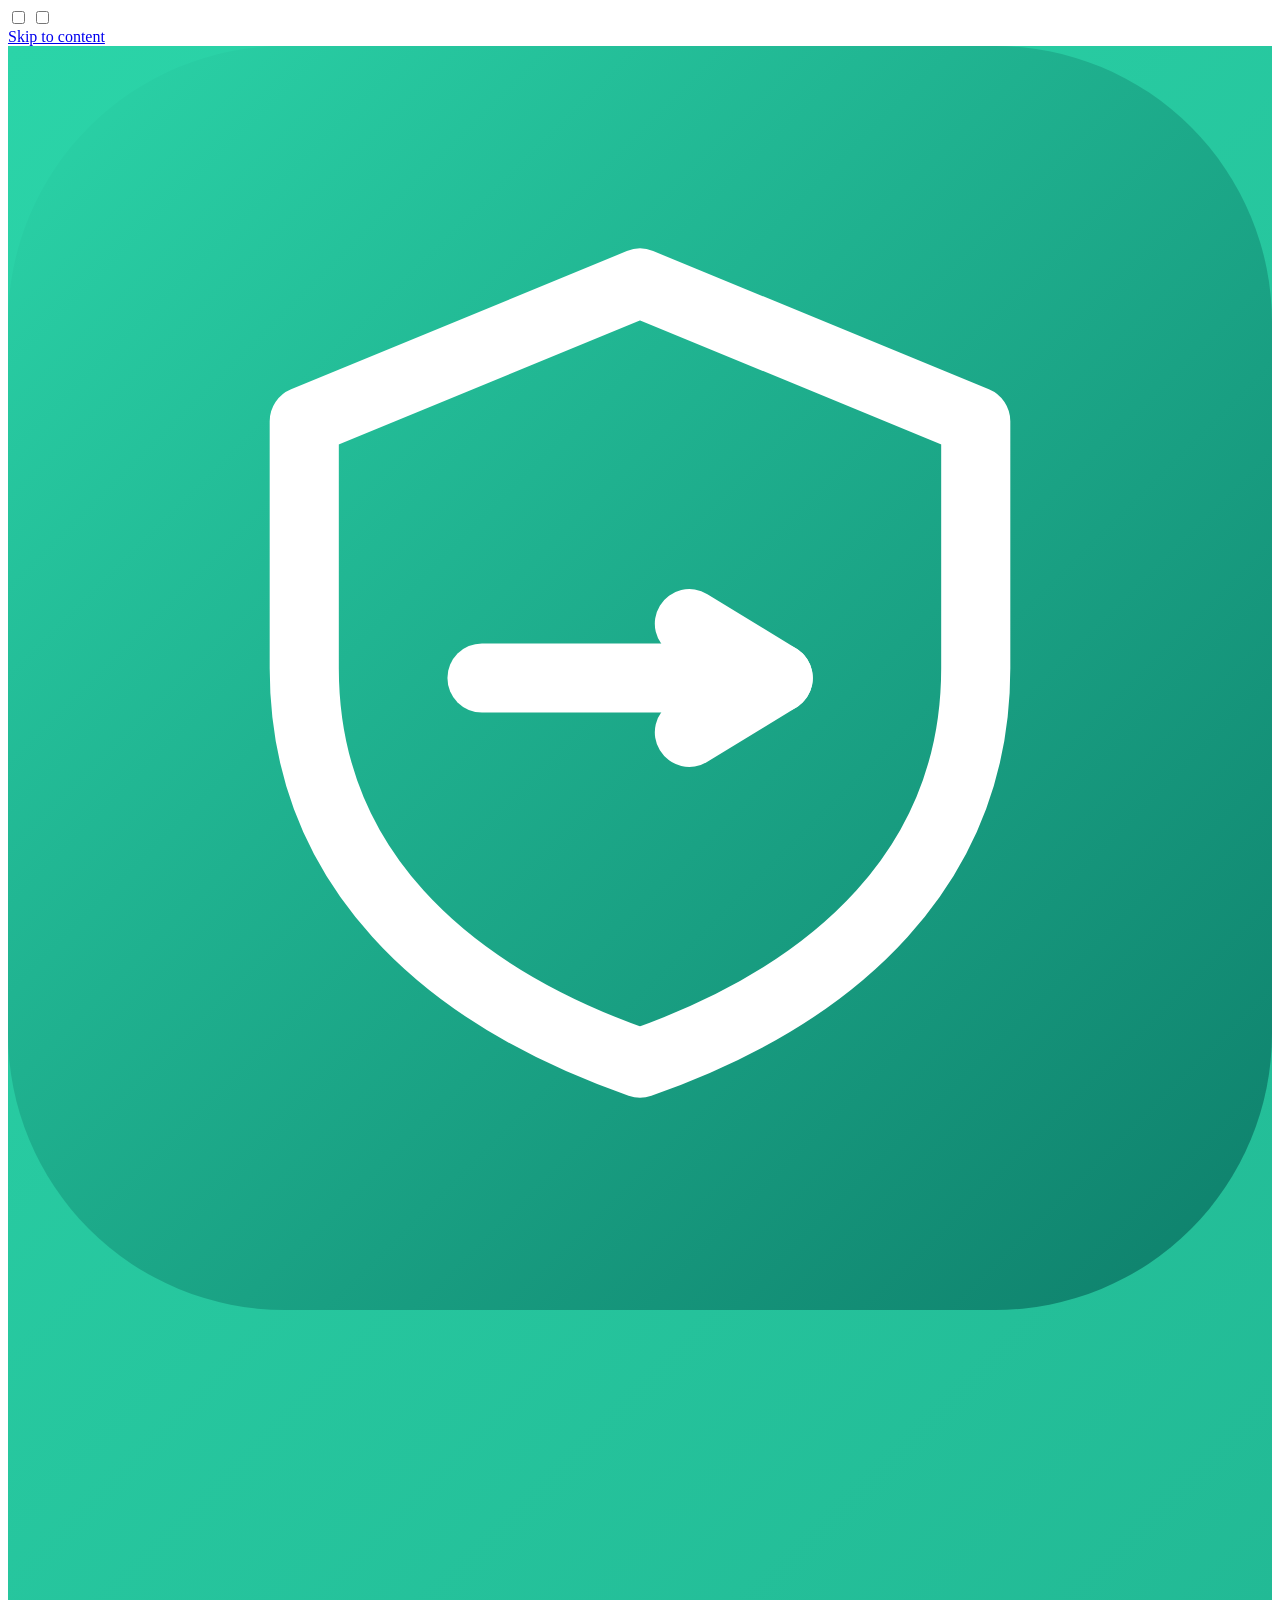
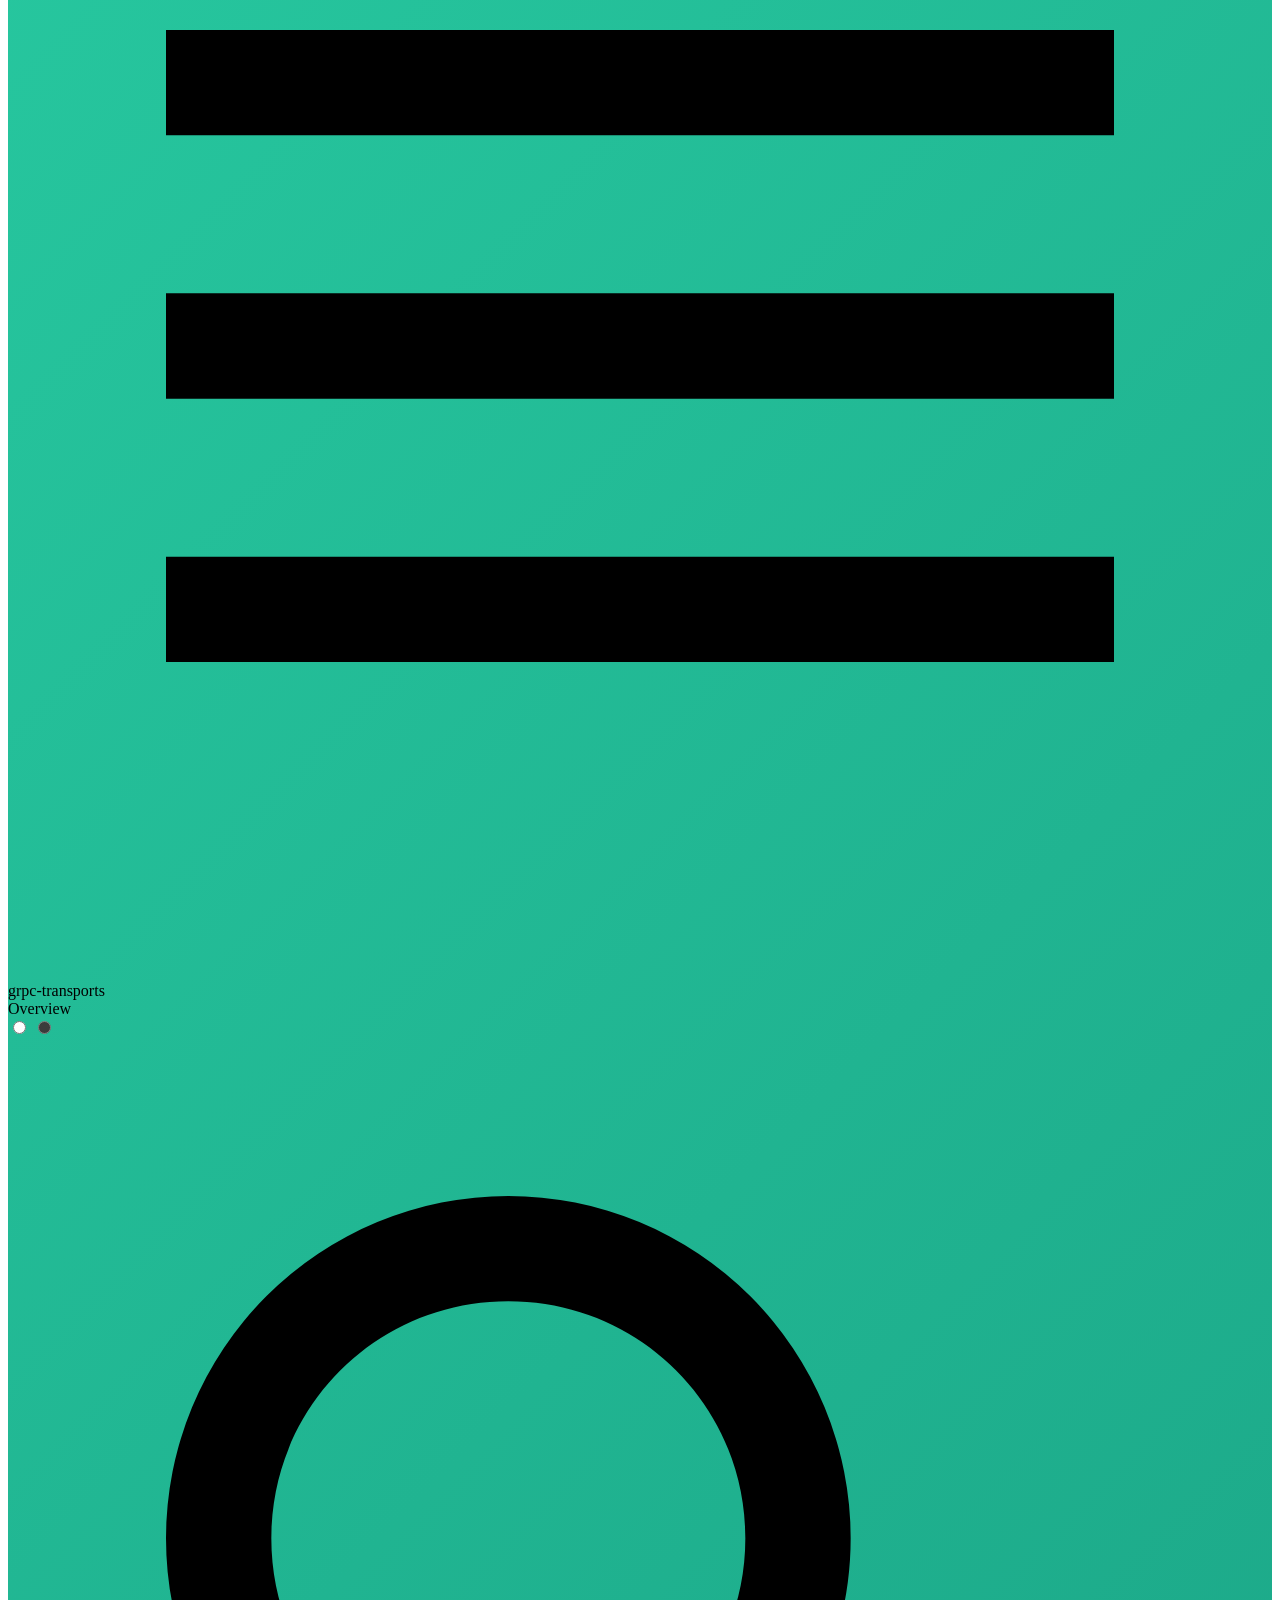
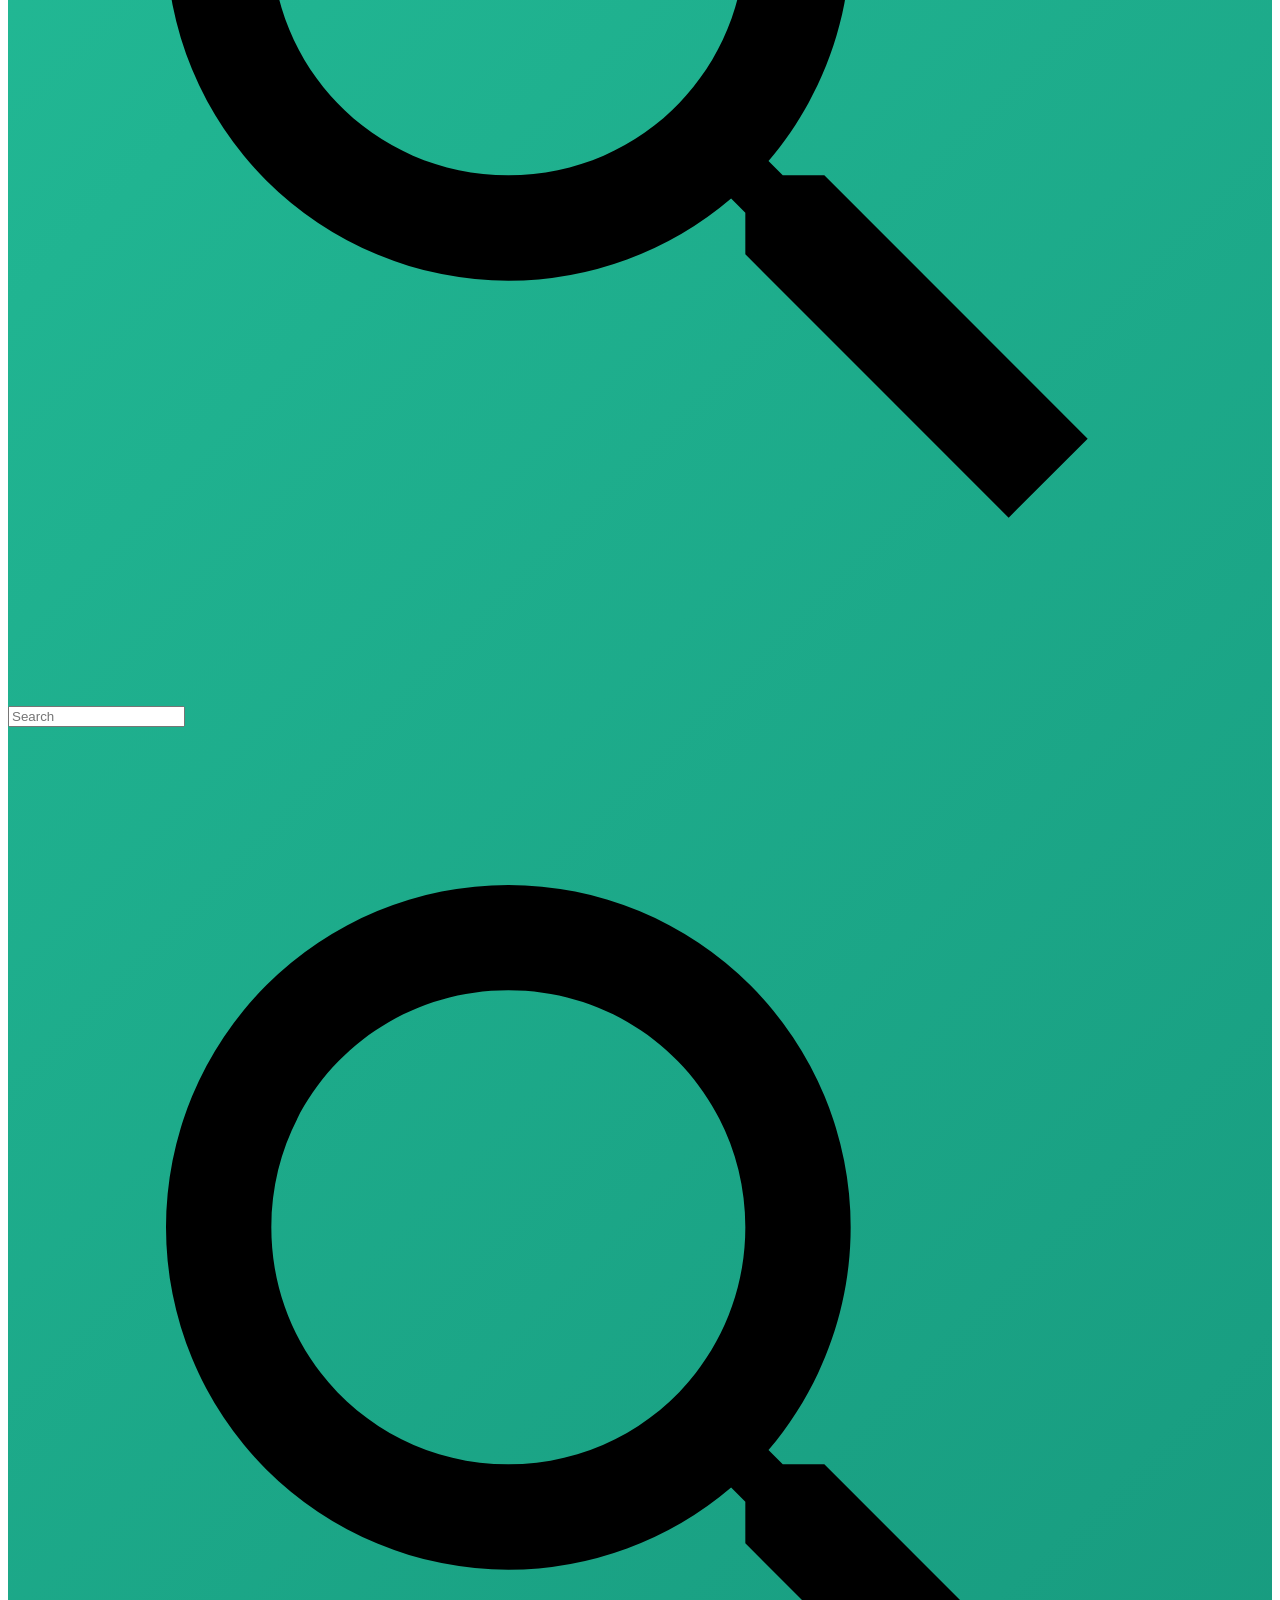
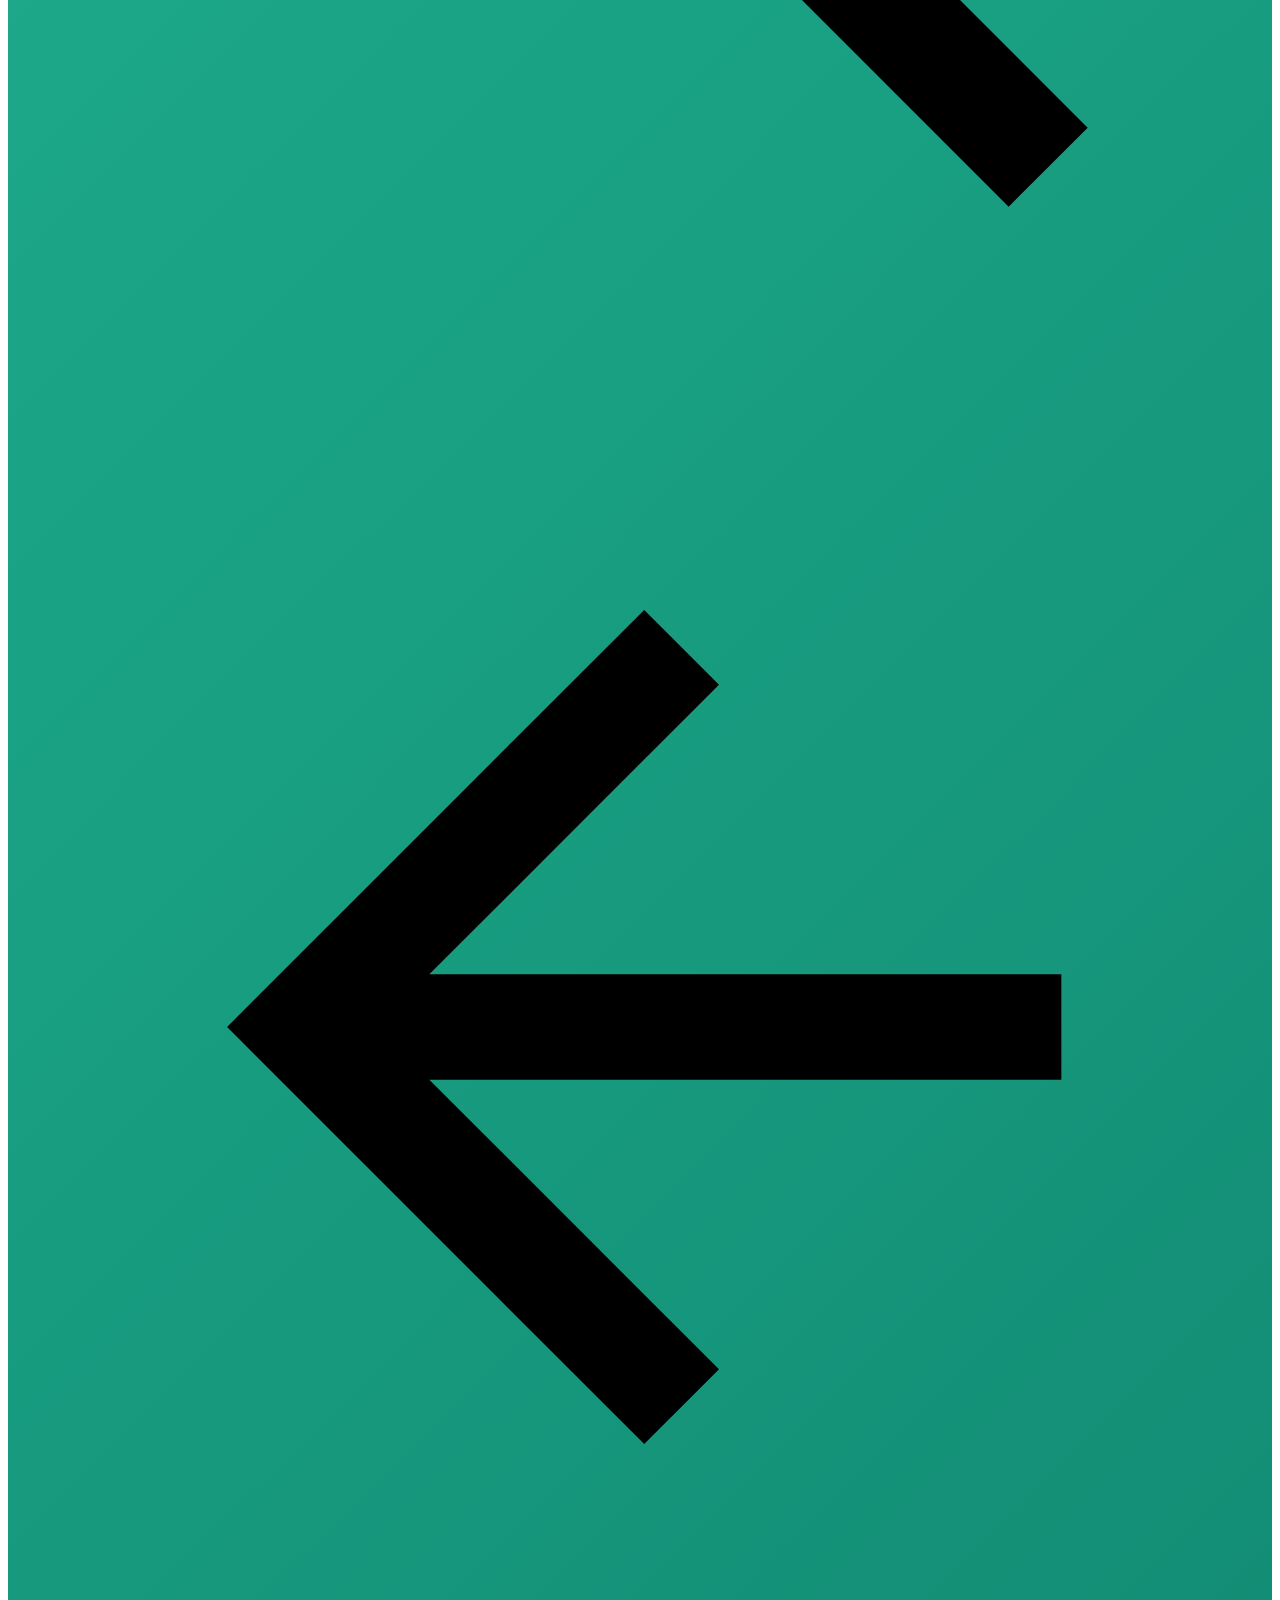
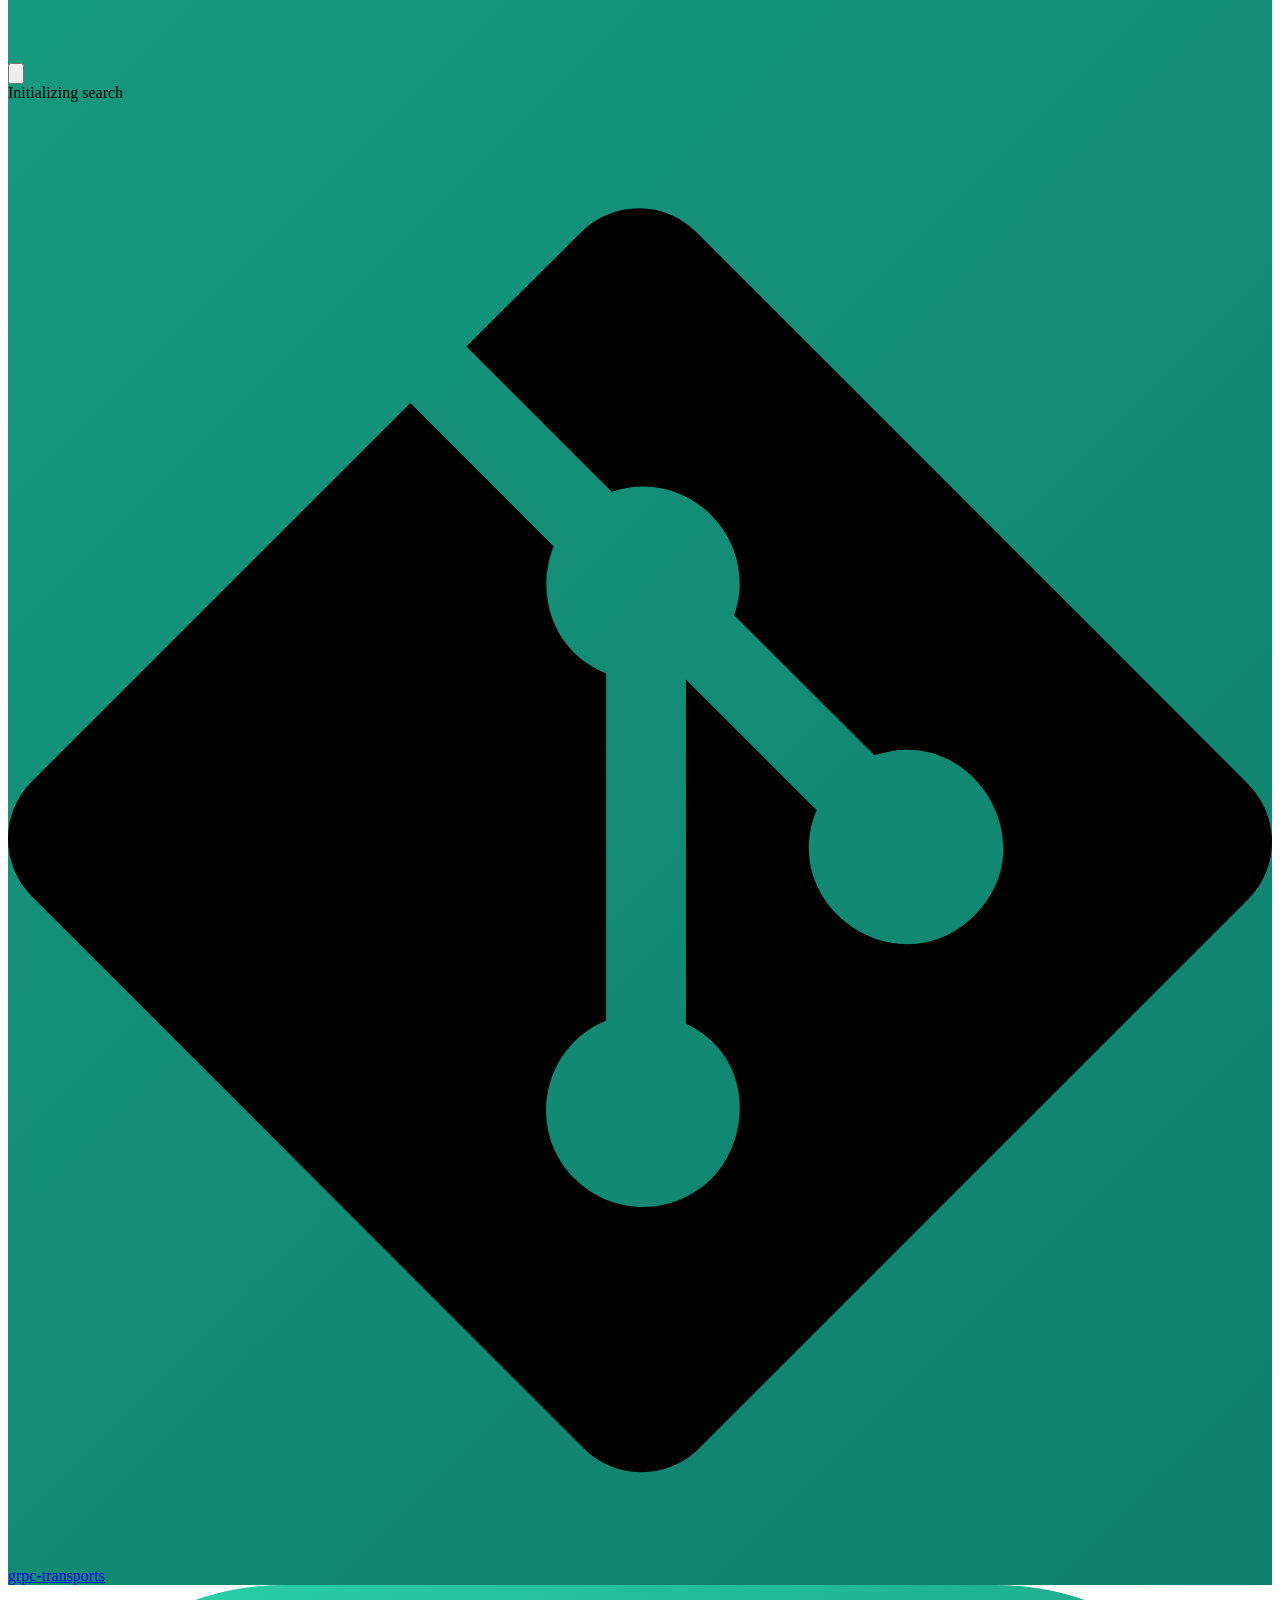
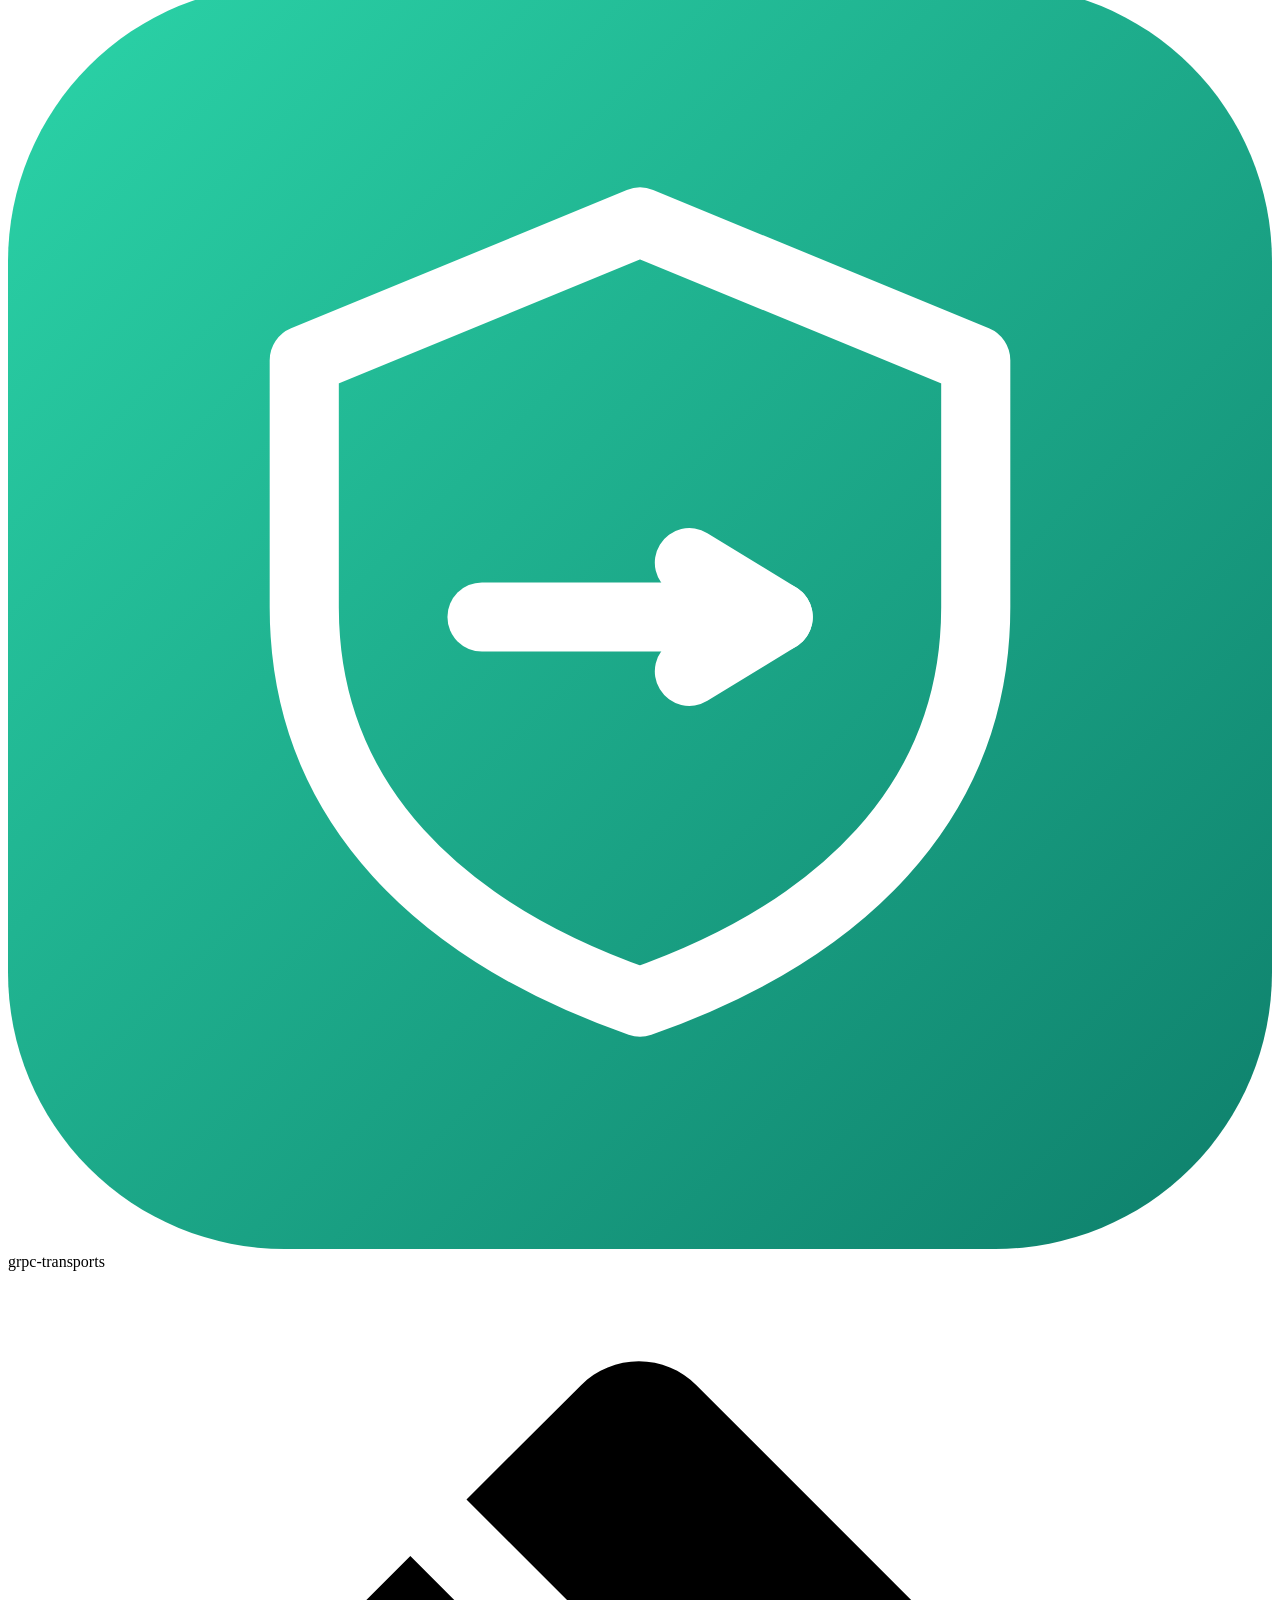
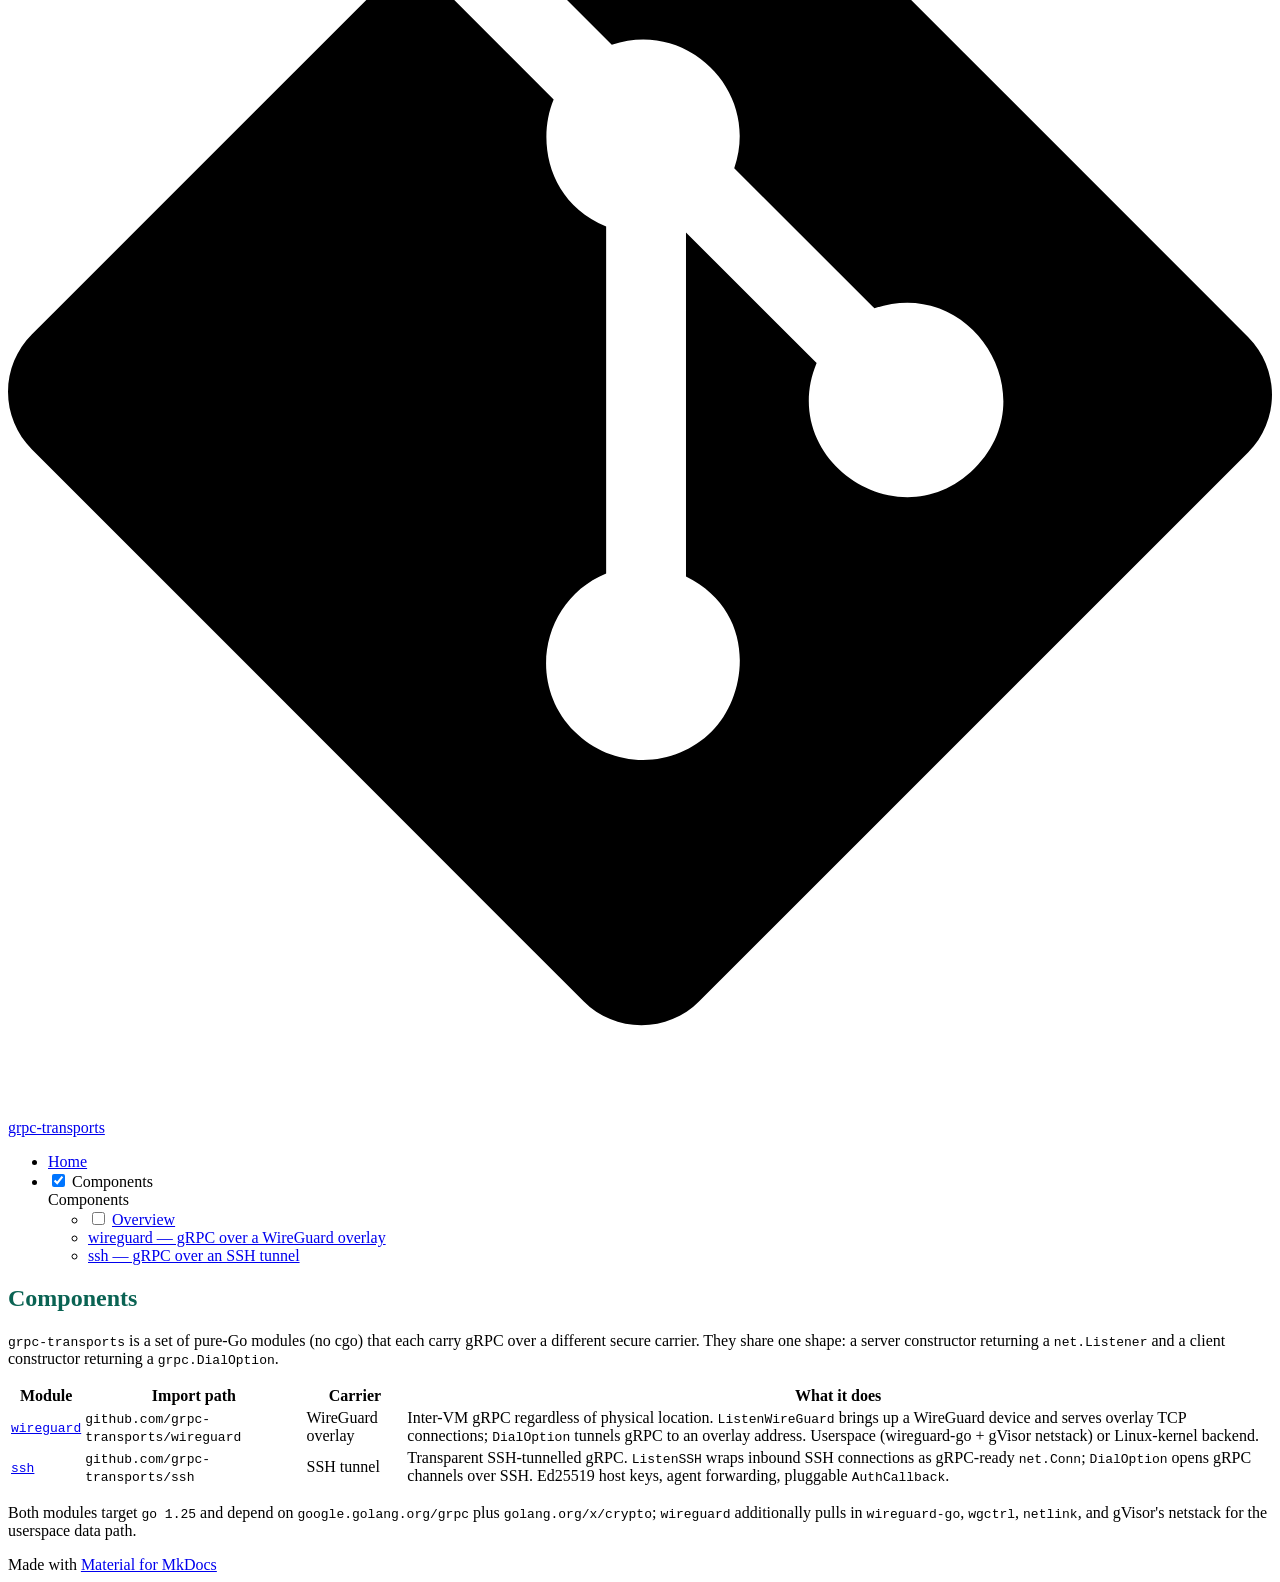
==== 0.1/components/index.html @ fe220adf "Deployed f6a00d8 to 0.1 with MkDocs 1.6.1 and mike 2.2.0" ====
<!doctype html>
<html lang="en" class="no-js">
  <head>
    
      <meta charset="utf-8">
      <meta name="viewport" content="width=device-width,initial-scale=1">
      
        <meta name="description" content="Pure-Go custom gRPC transports — a net.Listener on the server and a grpc.DialOption on the client, carrying gRPC over a WireGuard overlay or an SSH tunnel. No cgo.">
      
      
      
        <link rel="canonical" href="https://grpc-transports.github.io/docs/0.1/components/">
      
      
        <link rel="prev" href="..">
      
      
        <link rel="next" href="wireguard/">
      
      
        
      
      
      <link rel="icon" href="../assets/logo.svg">
      <meta name="generator" content="mkdocs-1.6.1, mkdocs-material-9.7.6">
    
    
      
        <title>Overview - grpc-transports</title>
      
    
    
      <link rel="stylesheet" href="../assets/stylesheets/main.484c7ddc.min.css">
      
        
        <link rel="stylesheet" href="../assets/stylesheets/palette.ab4e12ef.min.css">
      
      


    
    
      
    
    
      
        
        
        <link rel="preconnect" href="https://fonts.gstatic.com" crossorigin>
        <link rel="stylesheet" href="https://fonts.googleapis.com/css?family=Roboto:300,300i,400,400i,700,700i%7CRoboto+Mono:400,400i,700,700i&display=fallback">
        <style>:root{--md-text-font:"Roboto";--md-code-font:"Roboto Mono"}</style>
      
    
    
      <link rel="stylesheet" href="../stylesheets/brand.css">
    
    <script>__md_scope=new URL("..",location),__md_hash=e=>[...e].reduce(((e,_)=>(e<<5)-e+_.charCodeAt(0)),0),__md_get=(e,_=localStorage,t=__md_scope)=>JSON.parse(_.getItem(t.pathname+"."+e)),__md_set=(e,_,t=localStorage,a=__md_scope)=>{try{t.setItem(a.pathname+"."+e,JSON.stringify(_))}catch(e){}}</script>
    
      

    
    
  </head>
  
  
    
    
      
    
    
    
    
    <body dir="ltr" data-md-color-scheme="default" data-md-color-primary="custom" data-md-color-accent="custom">
  
    
    <input class="md-toggle" data-md-toggle="drawer" type="checkbox" id="__drawer" autocomplete="off">
    <input class="md-toggle" data-md-toggle="search" type="checkbox" id="__search" autocomplete="off">
    <label class="md-overlay" for="__drawer"></label>
    <div data-md-component="skip">
      
        
        <a href="#components" class="md-skip">
          Skip to content
        </a>
      
    </div>
    <div data-md-component="announce">
      
    </div>
    
      <div data-md-color-scheme="default" data-md-component="outdated" hidden>
        
      </div>
    
    
      

  

<header class="md-header md-header--shadow" data-md-component="header">
  <nav class="md-header__inner md-grid" aria-label="Header">
    <a href=".." title="grpc-transports" class="md-header__button md-logo" aria-label="grpc-transports" data-md-component="logo">
      
  <img src="../assets/logo.svg" alt="logo">

    </a>
    <label class="md-header__button md-icon" for="__drawer">
      
      <svg xmlns="http://www.w3.org/2000/svg" viewBox="0 0 24 24"><path d="M3 6h18v2H3zm0 5h18v2H3zm0 5h18v2H3z"/></svg>
    </label>
    <div class="md-header__title" data-md-component="header-title">
      <div class="md-header__ellipsis">
        <div class="md-header__topic">
          <span class="md-ellipsis">
            grpc-transports
          </span>
        </div>
        <div class="md-header__topic" data-md-component="header-topic">
          <span class="md-ellipsis">
            
              Overview
            
          </span>
        </div>
      </div>
    </div>
    
      
        <form class="md-header__option" data-md-component="palette">
  
    
    
    
    <input class="md-option" data-md-color-media="(prefers-color-scheme: light)" data-md-color-scheme="default" data-md-color-primary="custom" data-md-color-accent="custom"  aria-label="Dark mode"  type="radio" name="__palette" id="__palette_0">
    
      <label class="md-header__button md-icon" title="Dark mode" for="__palette_1" hidden>
        <svg xmlns="http://www.w3.org/2000/svg" viewBox="0 0 24 24"><path d="m17.75 4.09-2.53 1.94.91 3.06-2.63-1.81-2.63 1.81.91-3.06-2.53-1.94L12.44 4l1.06-3 1.06 3zm3.5 6.91-1.64 1.25.59 1.98-1.7-1.17-1.7 1.17.59-1.98L15.75 11l2.06-.05L18.5 9l.69 1.95zm-2.28 4.95c.83-.08 1.72 1.1 1.19 1.85-.32.45-.66.87-1.08 1.27C15.17 23 8.84 23 4.94 19.07c-3.91-3.9-3.91-10.24 0-14.14.4-.4.82-.76 1.27-1.08.75-.53 1.93.36 1.85 1.19-.27 2.86.69 5.83 2.89 8.02a9.96 9.96 0 0 0 8.02 2.89m-1.64 2.02a12.08 12.08 0 0 1-7.8-3.47c-2.17-2.19-3.33-5-3.49-7.82-2.81 3.14-2.7 7.96.31 10.98 3.02 3.01 7.84 3.12 10.98.31"/></svg>
      </label>
    
  
    
    
    
    <input class="md-option" data-md-color-media="(prefers-color-scheme: dark)" data-md-color-scheme="slate" data-md-color-primary="custom" data-md-color-accent="custom"  aria-label="Light mode"  type="radio" name="__palette" id="__palette_1">
    
      <label class="md-header__button md-icon" title="Light mode" for="__palette_0" hidden>
        <svg xmlns="http://www.w3.org/2000/svg" viewBox="0 0 24 24"><path d="M12 7a5 5 0 0 1 5 5 5 5 0 0 1-5 5 5 5 0 0 1-5-5 5 5 0 0 1 5-5m0 2a3 3 0 0 0-3 3 3 3 0 0 0 3 3 3 3 0 0 0 3-3 3 3 0 0 0-3-3m0-7 2.39 3.42C13.65 5.15 12.84 5 12 5s-1.65.15-2.39.42zM3.34 7l4.16-.35A7.2 7.2 0 0 0 5.94 8.5c-.44.74-.69 1.5-.83 2.29zm.02 10 1.76-3.77a7.131 7.131 0 0 0 2.38 4.14zM20.65 7l-1.77 3.79a7.02 7.02 0 0 0-2.38-4.15zm-.01 10-4.14.36c.59-.51 1.12-1.14 1.54-1.86.42-.73.69-1.5.83-2.29zM12 22l-2.41-3.44c.74.27 1.55.44 2.41.44.82 0 1.63-.17 2.37-.44z"/></svg>
      </label>
    
  
</form>
      
    
    
      <script>var palette=__md_get("__palette");if(palette&&palette.color){if("(prefers-color-scheme)"===palette.color.media){var media=matchMedia("(prefers-color-scheme: light)"),input=document.querySelector(media.matches?"[data-md-color-media='(prefers-color-scheme: light)']":"[data-md-color-media='(prefers-color-scheme: dark)']");palette.color.media=input.getAttribute("data-md-color-media"),palette.color.scheme=input.getAttribute("data-md-color-scheme"),palette.color.primary=input.getAttribute("data-md-color-primary"),palette.color.accent=input.getAttribute("data-md-color-accent")}for(var[key,value]of Object.entries(palette.color))document.body.setAttribute("data-md-color-"+key,value)}</script>
    
    
    
      
      
        <label class="md-header__button md-icon" for="__search">
          
          <svg xmlns="http://www.w3.org/2000/svg" viewBox="0 0 24 24"><path d="M9.5 3A6.5 6.5 0 0 1 16 9.5c0 1.61-.59 3.09-1.56 4.23l.27.27h.79l5 5-1.5 1.5-5-5v-.79l-.27-.27A6.52 6.52 0 0 1 9.5 16 6.5 6.5 0 0 1 3 9.5 6.5 6.5 0 0 1 9.5 3m0 2C7 5 5 7 5 9.5S7 14 9.5 14 14 12 14 9.5 12 5 9.5 5"/></svg>
        </label>
        <div class="md-search" data-md-component="search" role="dialog">
  <label class="md-search__overlay" for="__search"></label>
  <div class="md-search__inner" role="search">
    <form class="md-search__form" name="search">
      <input type="text" class="md-search__input" name="query" aria-label="Search" placeholder="Search" autocapitalize="off" autocorrect="off" autocomplete="off" spellcheck="false" data-md-component="search-query" required>
      <label class="md-search__icon md-icon" for="__search">
        
        <svg xmlns="http://www.w3.org/2000/svg" viewBox="0 0 24 24"><path d="M9.5 3A6.5 6.5 0 0 1 16 9.5c0 1.61-.59 3.09-1.56 4.23l.27.27h.79l5 5-1.5 1.5-5-5v-.79l-.27-.27A6.52 6.52 0 0 1 9.5 16 6.5 6.5 0 0 1 3 9.5 6.5 6.5 0 0 1 9.5 3m0 2C7 5 5 7 5 9.5S7 14 9.5 14 14 12 14 9.5 12 5 9.5 5"/></svg>
        
        <svg xmlns="http://www.w3.org/2000/svg" viewBox="0 0 24 24"><path d="M20 11v2H8l5.5 5.5-1.42 1.42L4.16 12l7.92-7.92L13.5 5.5 8 11z"/></svg>
      </label>
      <nav class="md-search__options" aria-label="Search">
        
        <button type="reset" class="md-search__icon md-icon" title="Clear" aria-label="Clear" tabindex="-1">
          
          <svg xmlns="http://www.w3.org/2000/svg" viewBox="0 0 24 24"><path d="M19 6.41 17.59 5 12 10.59 6.41 5 5 6.41 10.59 12 5 17.59 6.41 19 12 13.41 17.59 19 19 17.59 13.41 12z"/></svg>
        </button>
      </nav>
      
        <div class="md-search__suggest" data-md-component="search-suggest"></div>
      
    </form>
    <div class="md-search__output">
      <div class="md-search__scrollwrap" tabindex="0" data-md-scrollfix>
        <div class="md-search-result" data-md-component="search-result">
          <div class="md-search-result__meta">
            Initializing search
          </div>
          <ol class="md-search-result__list" role="presentation"></ol>
        </div>
      </div>
    </div>
  </div>
</div>
      
    
    
      <div class="md-header__source">
        <a href="https://github.com/grpc-transports" title="Go to repository" class="md-source" data-md-component="source">
  <div class="md-source__icon md-icon">
    
    <svg xmlns="http://www.w3.org/2000/svg" viewBox="0 0 448 512"><!--! Font Awesome Free 7.1.0 by @fontawesome - https://fontawesome.com License - https://fontawesome.com/license/free (Icons: CC BY 4.0, Fonts: SIL OFL 1.1, Code: MIT License) Copyright 2025 Fonticons, Inc.--><path d="M439.6 236.1 244 40.5c-5.4-5.5-12.8-8.5-20.4-8.5s-15 3-20.4 8.4L162.5 81l51.5 51.5c27.1-9.1 52.7 16.8 43.4 43.7l49.7 49.7c34.2-11.8 61.2 31 35.5 56.7-26.5 26.5-70.2-2.9-56-37.3L240.3 199v121.9c25.3 12.5 22.3 41.8 9.1 55-6.4 6.4-15.2 10.1-24.3 10.1s-17.8-3.6-24.3-10.1c-17.6-17.6-11.1-46.9 11.2-56v-123c-20.8-8.5-24.6-30.7-18.6-45L142.6 101 8.5 235.1C3 240.6 0 247.9 0 255.5s3 15 8.5 20.4l195.6 195.7c5.4 5.4 12.7 8.4 20.4 8.4s15-3 20.4-8.4l194.7-194.7c5.4-5.4 8.4-12.8 8.4-20.4s-3-15-8.4-20.4"/></svg>
  </div>
  <div class="md-source__repository">
    grpc-transports
  </div>
</a>
      </div>
    
  </nav>
  
</header>
    
    <div class="md-container" data-md-component="container">
      
      
        
          
        
      
      <main class="md-main" data-md-component="main">
        <div class="md-main__inner md-grid">
          
            
              
              <div class="md-sidebar md-sidebar--primary" data-md-component="sidebar" data-md-type="navigation" >
                <div class="md-sidebar__scrollwrap">
                  <div class="md-sidebar__inner">
                    



<nav class="md-nav md-nav--primary" aria-label="Navigation" data-md-level="0">
  <label class="md-nav__title" for="__drawer">
    <a href=".." title="grpc-transports" class="md-nav__button md-logo" aria-label="grpc-transports" data-md-component="logo">
      
  <img src="../assets/logo.svg" alt="logo">

    </a>
    grpc-transports
  </label>
  
    <div class="md-nav__source">
      <a href="https://github.com/grpc-transports" title="Go to repository" class="md-source" data-md-component="source">
  <div class="md-source__icon md-icon">
    
    <svg xmlns="http://www.w3.org/2000/svg" viewBox="0 0 448 512"><!--! Font Awesome Free 7.1.0 by @fontawesome - https://fontawesome.com License - https://fontawesome.com/license/free (Icons: CC BY 4.0, Fonts: SIL OFL 1.1, Code: MIT License) Copyright 2025 Fonticons, Inc.--><path d="M439.6 236.1 244 40.5c-5.4-5.5-12.8-8.5-20.4-8.5s-15 3-20.4 8.4L162.5 81l51.5 51.5c27.1-9.1 52.7 16.8 43.4 43.7l49.7 49.7c34.2-11.8 61.2 31 35.5 56.7-26.5 26.5-70.2-2.9-56-37.3L240.3 199v121.9c25.3 12.5 22.3 41.8 9.1 55-6.4 6.4-15.2 10.1-24.3 10.1s-17.8-3.6-24.3-10.1c-17.6-17.6-11.1-46.9 11.2-56v-123c-20.8-8.5-24.6-30.7-18.6-45L142.6 101 8.5 235.1C3 240.6 0 247.9 0 255.5s3 15 8.5 20.4l195.6 195.7c5.4 5.4 12.7 8.4 20.4 8.4s15-3 20.4-8.4l194.7-194.7c5.4-5.4 8.4-12.8 8.4-20.4s-3-15-8.4-20.4"/></svg>
  </div>
  <div class="md-source__repository">
    grpc-transports
  </div>
</a>
    </div>
  
  <ul class="md-nav__list" data-md-scrollfix>
    
      
      
  
  
  
  
    <li class="md-nav__item">
      <a href=".." class="md-nav__link">
        
  
  
  <span class="md-ellipsis">
    
  
    Home
  

    
  </span>
  
  

      </a>
    </li>
  

    
      
      
  
  
    
  
  
  
    
    
    
    
      
        
        
      
    
    
    <li class="md-nav__item md-nav__item--active md-nav__item--section md-nav__item--nested">
      
        
        
        <input class="md-nav__toggle md-toggle " type="checkbox" id="__nav_2" checked>
        
          
          <label class="md-nav__link" for="__nav_2" id="__nav_2_label" tabindex="">
            
  
  
  <span class="md-ellipsis">
    
  
    Components
  

    
  </span>
  
  

            <span class="md-nav__icon md-icon"></span>
          </label>
        
        <nav class="md-nav" data-md-level="1" aria-labelledby="__nav_2_label" aria-expanded="true">
          <label class="md-nav__title" for="__nav_2">
            <span class="md-nav__icon md-icon"></span>
            
  
    Components
  

          </label>
          <ul class="md-nav__list" data-md-scrollfix>
            
              
                
  
  
    
  
  
  
    <li class="md-nav__item md-nav__item--active">
      
      <input class="md-nav__toggle md-toggle" type="checkbox" id="__toc">
      
      
        
      
      
      <a href="./" class="md-nav__link md-nav__link--active">
        
  
  
  <span class="md-ellipsis">
    
  
    Overview
  

    
  </span>
  
  

      </a>
      
    </li>
  

              
            
              
                
  
  
  
  
    <li class="md-nav__item">
      <a href="wireguard/" class="md-nav__link">
        
  
  
  <span class="md-ellipsis">
    
  
    wireguard — gRPC over a WireGuard overlay
  

    
  </span>
  
  

      </a>
    </li>
  

              
            
              
                
  
  
  
  
    <li class="md-nav__item">
      <a href="ssh/" class="md-nav__link">
        
  
  
  <span class="md-ellipsis">
    
  
    ssh — gRPC over an SSH tunnel
  

    
  </span>
  
  

      </a>
    </li>
  

              
            
          </ul>
        </nav>
      
    </li>
  

    
  </ul>
</nav>
                  </div>
                </div>
              </div>
            
            
              
              <div class="md-sidebar md-sidebar--secondary" data-md-component="sidebar" data-md-type="toc" >
                <div class="md-sidebar__scrollwrap">
                  <div class="md-sidebar__inner">
                    

<nav class="md-nav md-nav--secondary" aria-label="Table of contents">
  
  
  
    
  
  
</nav>
                  </div>
                </div>
              </div>
            
          
          
            <div class="md-content" data-md-component="content">
              
              <article class="md-content__inner md-typeset">
                
                  



<h1 id="components">Components</h1>
<p><code>grpc-transports</code> is a set of pure-Go modules (no cgo) that each carry gRPC over
a different secure carrier. They share one shape: a server constructor returning
a <code>net.Listener</code> and a client constructor returning a <code>grpc.DialOption</code>.</p>
<table>
<thead>
<tr>
<th>Module</th>
<th>Import path</th>
<th>Carrier</th>
<th>What it does</th>
</tr>
</thead>
<tbody>
<tr>
<td><a href="wireguard/"><code>wireguard</code></a></td>
<td><code>github.com/grpc-transports/wireguard</code></td>
<td>WireGuard overlay</td>
<td>Inter-VM gRPC regardless of physical location. <code>ListenWireGuard</code> brings up a WireGuard device and serves overlay TCP connections; <code>DialOption</code> tunnels gRPC to an overlay address. Userspace (wireguard-go + gVisor netstack) or Linux-kernel backend.</td>
</tr>
<tr>
<td><a href="ssh/"><code>ssh</code></a></td>
<td><code>github.com/grpc-transports/ssh</code></td>
<td>SSH tunnel</td>
<td>Transparent SSH-tunnelled gRPC. <code>ListenSSH</code> wraps inbound SSH connections as gRPC-ready <code>net.Conn</code>; <code>DialOption</code> opens gRPC channels over SSH. Ed25519 host keys, agent forwarding, pluggable <code>AuthCallback</code>.</td>
</tr>
</tbody>
</table>
<p>Both modules target <code>go 1.25</code> and depend on <code>google.golang.org/grpc</code> plus
<code>golang.org/x/crypto</code>; <code>wireguard</code> additionally pulls in <code>wireguard-go</code>, <code>wgctrl</code>,
<code>netlink</code>, and gVisor's netstack for the userspace data path.</p>












                
              </article>
            </div>
          
          
<script>var target=document.getElementById(location.hash.slice(1));target&&target.name&&(target.checked=target.name.startsWith("__tabbed_"))</script>
        </div>
        
          <button type="button" class="md-top md-icon" data-md-component="top" hidden>
  
  <svg xmlns="http://www.w3.org/2000/svg" viewBox="0 0 24 24"><path d="M13 20h-2V8l-5.5 5.5-1.42-1.42L12 4.16l7.92 7.92-1.42 1.42L13 8z"/></svg>
  Back to top
</button>
        
      </main>
      
        <footer class="md-footer">
  
  <div class="md-footer-meta md-typeset">
    <div class="md-footer-meta__inner md-grid">
      <div class="md-copyright">
  
  
    Made with
    <a href="https://squidfunk.github.io/mkdocs-material/" target="_blank" rel="noopener">
      Material for MkDocs
    </a>
  
</div>
      
    </div>
  </div>
</footer>
      
    </div>
    <div class="md-dialog" data-md-component="dialog">
      <div class="md-dialog__inner md-typeset"></div>
    </div>
    
    
    
      
      
      <script id="__config" type="application/json">{"annotate": null, "base": "..", "features": ["navigation.sections", "navigation.top", "content.code.copy", "search.suggest"], "search": "../assets/javascripts/workers/search.2c215733.min.js", "tags": null, "translations": {"clipboard.copied": "Copied to clipboard", "clipboard.copy": "Copy to clipboard", "search.result.more.one": "1 more on this page", "search.result.more.other": "# more on this page", "search.result.none": "No matching documents", "search.result.one": "1 matching document", "search.result.other": "# matching documents", "search.result.placeholder": "Type to start searching", "search.result.term.missing": "Missing", "select.version": "Select version"}, "version": {"provider": "mike"}}</script>
    
    
      <script src="../assets/javascripts/bundle.79ae519e.min.js"></script>
      
    
  </body>
</html>
---- 0.1/assets/stylesheets/main.484c7ddc.min.css ----
@charset "UTF-8";html{-webkit-text-size-adjust:none;-moz-text-size-adjust:none;text-size-adjust:none;box-sizing:border-box}*,:after,:before{box-sizing:inherit}@media (prefers-reduced-motion){*,:after,:before{transition:none!important}}body{margin:0}a,button,input,label{-webkit-tap-highlight-color:transparent}a{color:inherit;text-decoration:none}hr{border:0;box-sizing:initial;display:block;height:.05rem;overflow:visible;padding:0}small{font-size:80%}sub,sup{line-height:1em}img{border-style:none}table{border-collapse:initial;border-spacing:0}td,th{font-weight:400;vertical-align:top}button{background:#0000;border:0;font-family:inherit;font-size:inherit;margin:0;padding:0}input{border:0;outline:none}:root{--md-primary-fg-color:#4051b5;--md-primary-fg-color--light:#5d6cc0;--md-primary-fg-color--dark:#303fa1;--md-primary-bg-color:#fff;--md-primary-bg-color--light:#ffffffb3;--md-accent-fg-color:#526cfe;--md-accent-fg-color--transparent:#526cfe1a;--md-accent-bg-color:#fff;--md-accent-bg-color--light:#ffffffb3}[data-md-color-scheme=default]{color-scheme:light}[data-md-color-scheme=default] img[src$="#gh-dark-mode-only"],[data-md-color-scheme=default] img[src$="#only-dark"]{display:none}:root,[data-md-color-scheme=default]{--md-hue:225deg;--md-default-fg-color:#000000de;--md-default-fg-color--light:#0000008a;--md-default-fg-color--lighter:#00000052;--md-default-fg-color--lightest:#00000012;--md-default-bg-color:#fff;--md-default-bg-color--light:#ffffffb3;--md-default-bg-color--lighter:#ffffff4d;--md-default-bg-color--lightest:#ffffff1f;--md-code-fg-color:#36464e;--md-code-bg-color:#f5f5f5;--md-code-bg-color--light:#f5f5f5b3;--md-code-bg-color--lighter:#f5f5f54d;--md-code-hl-color:#4287ff;--md-code-hl-color--light:#4287ff1a;--md-code-hl-number-color:#d52a2a;--md-code-hl-special-color:#db1457;--md-code-hl-function-color:#a846b9;--md-code-hl-constant-color:#6e59d9;--md-code-hl-keyword-color:#3f6ec6;--md-code-hl-string-color:#1c7d4d;--md-code-hl-name-color:var(--md-code-fg-color);--md-code-hl-operator-color:var(--md-default-fg-color--light);--md-code-hl-punctuation-color:var(--md-default-fg-color--light);--md-code-hl-comment-color:var(--md-default-fg-color--light);--md-code-hl-generic-color:var(--md-default-fg-color--light);--md-code-hl-variable-color:var(--md-default-fg-color--light);--md-typeset-color:var(--md-default-fg-color);--md-typeset-a-color:var(--md-primary-fg-color);--md-typeset-del-color:#f5503d26;--md-typeset-ins-color:#0bd57026;--md-typeset-kbd-color:#fafafa;--md-typeset-kbd-accent-color:#fff;--md-typeset-kbd-border-color:#b8b8b8;--md-typeset-mark-color:#ffff0080;--md-typeset-table-color:#0000001f;--md-typeset-table-color--light:rgba(0,0,0,.035);--md-admonition-fg-color:var(--md-default-fg-color);--md-admonition-bg-color:var(--md-default-bg-color);--md-warning-fg-color:#000000de;--md-warning-bg-color:#ff9;--md-footer-fg-color:#fff;--md-footer-fg-color--light:#ffffffb3;--md-footer-fg-color--lighter:#ffffff73;--md-footer-bg-color:#000000de;--md-footer-bg-color--dark:#00000052;--md-shadow-z1:0 0.2rem 0.5rem #0000000d,0 0 0.05rem #0000001a;--md-shadow-z2:0 0.2rem 0.5rem #0000001a,0 0 0.05rem #00000040;--md-shadow-z3:0 0.2rem 0.5rem #0003,0 0 0.05rem #00000059}.md-icon svg{fill:currentcolor;display:block;height:1.2rem;width:1.2rem}body{-webkit-font-smoothing:antialiased;-moz-osx-font-smoothing:grayscale;--md-text-font-family:var(--md-text-font,_),-apple-system,BlinkMacSystemFont,Helvetica,Arial,sans-serif;--md-code-font-family:var(--md-code-font,_),SFMono-Regular,Consolas,Menlo,monospace}aside,body,input{font-feature-settings:"kern","liga";color:var(--md-typeset-color);font-family:var(--md-text-font-family)}code,kbd,pre{font-feature-settings:"kern";font-family:var(--md-code-font-family)}:root{--md-typeset-table-sort-icon:url('data:image/svg+xml;charset=utf-8,<svg xmlns="http://www.w3.org/2000/svg" viewBox="0 0 24 24"><path d="m18 21-4-4h3V7h-3l4-4 4 4h-3v10h3M2 19v-2h10v2M2 13v-2h7v2M2 7V5h4v2z"/></svg>');--md-typeset-table-sort-icon--asc:url('data:image/svg+xml;charset=utf-8,<svg xmlns="http://www.w3.org/2000/svg" viewBox="0 0 24 24"><path d="M19 17h3l-4 4-4-4h3V3h2M2 17h10v2H2M6 5v2H2V5m0 6h7v2H2z"/></svg>');--md-typeset-table-sort-icon--desc:url('data:image/svg+xml;charset=utf-8,<svg xmlns="http://www.w3.org/2000/svg" viewBox="0 0 24 24"><path d="M19 7h3l-4-4-4 4h3v14h2M2 17h10v2H2M6 5v2H2V5m0 6h7v2H2z"/></svg>')}.md-typeset{-webkit-print-color-adjust:exact;color-adjust:exact;font-size:.8rem;line-height:1.6;overflow-wrap:break-word}@media print{.md-typeset{font-size:.68rem}}.md-typeset blockquote,.md-typeset dl,.md-typeset figure,.md-typeset ol,.md-typeset pre,.md-typeset ul{margin-bottom:1em;margin-top:1em}.md-typeset h1{color:var(--md-default-fg-color--light);font-size:2em;line-height:1.3;margin:0 0 1.25em}.md-typeset h1,.md-typeset h2{font-weight:300;letter-spacing:-.01em}.md-typeset h2{font-size:1.5625em;line-height:1.4;margin:1.6em 0 .64em}.md-typeset h3{font-size:1.25em;font-weight:400;letter-spacing:-.01em;line-height:1.5;margin:1.6em 0 .8em}.md-typeset h2+h3{margin-top:.8em}.md-typeset h4{font-weight:700;letter-spacing:-.01em;margin:1em 0}.md-typeset h5,.md-typeset h6{color:var(--md-default-fg-color--light);font-size:.8em;font-weight:700;letter-spacing:-.01em;margin:1.25em 0}.md-typeset h5{text-transform:uppercase}.md-typeset h5 code{text-transform:none}.md-typeset hr{border-bottom:.05rem solid var(--md-default-fg-color--lightest);display:flow-root;margin:1.5em 0}.md-typeset a{color:var(--md-typeset-a-color);word-break:break-word}.md-typeset a,.md-typeset a:before{transition:color 125ms}.md-typeset a:focus,.md-typeset a:hover{color:var(--md-accent-fg-color)}.md-typeset a:focus code,.md-typeset a:hover code{background-color:var(--md-accent-fg-color--transparent);color:var(--md-accent-fg-color)}.md-typeset a code{color:var(--md-typeset-a-color)}.md-typeset a.focus-visible{outline-color:var(--md-accent-fg-color);outline-offset:.2rem}.md-typeset code,.md-typeset kbd,.md-typeset pre{color:var(--md-code-fg-color);direction:ltr;font-variant-ligatures:none;transition:background-color 125ms}@media print{.md-typeset code,.md-typeset kbd,.md-typeset pre{white-space:pre-wrap}}.md-typeset code{background-color:var(--md-code-bg-color);border-radius:.1rem;-webkit-box-decoration-break:clone;box-decoration-break:clone;font-size:.85em;padding:0 .2941176471em;transition:color 125ms,background-color 125ms;word-break:break-word}.md-typeset code:not(.focus-visible){-webkit-tap-highlight-color:transparent;outline:none}.md-typeset pre{display:flow-root;line-height:1.4;position:relative}.md-typeset pre>code{-webkit-box-decoration-break:slice;box-decoration-break:slice;box-shadow:none;display:block;margin:0;outline-color:var(--md-accent-fg-color);overflow:auto;padding:.7720588235em 1.1764705882em;scrollbar-color:var(--md-default-fg-color--lighter) #0000;scrollbar-width:thin;touch-action:auto;word-break:normal}.md-typeset pre>code:hover{scrollbar-color:var(--md-accent-fg-color) #0000}.md-typeset pre>code::-webkit-scrollbar{height:.2rem;width:.2rem}.md-typeset pre>code::-webkit-scrollbar-thumb{background-color:var(--md-default-fg-color--lighter)}.md-typeset pre>code::-webkit-scrollbar-thumb:hover{background-color:var(--md-accent-fg-color)}.md-typeset kbd{background-color:var(--md-typeset-kbd-color);border-radius:.1rem;box-shadow:0 .1rem 0 .05rem var(--md-typeset-kbd-border-color),0 .1rem 0 var(--md-typeset-kbd-border-color),0 -.1rem .2rem var(--md-typeset-kbd-accent-color) inset;color:var(--md-default-fg-color);display:inline-block;font-size:.75em;padding:0 .6666666667em;vertical-align:text-top;word-break:break-word}.md-typeset mark{background-color:var(--md-typeset-mark-color);-webkit-box-decoration-break:clone;box-decoration-break:clone;color:inherit;word-break:break-word}.md-typeset abbr{cursor:help;text-decoration:none}.md-typeset [data-preview],.md-typeset abbr{border-bottom:.05rem dotted var(--md-default-fg-color--light)}.md-typeset small{opacity:.75}[dir=ltr] .md-typeset sub,[dir=ltr] .md-typeset sup{margin-left:.078125em}[dir=rtl] .md-typeset sub,[dir=rtl] .md-typeset sup{margin-right:.078125em}[dir=ltr] .md-typeset blockquote{padding-left:.6rem}[dir=rtl] .md-typeset blockquote{padding-right:.6rem}[dir=ltr] .md-typeset blockquote{border-left:.2rem solid var(--md-default-fg-color--lighter)}[dir=rtl] .md-typeset blockquote{border-right:.2rem solid var(--md-default-fg-color--lighter)}.md-typeset blockquote{color:var(--md-default-fg-color--light);margin-left:0;margin-right:0}.md-typeset ul{list-style-type:disc}.md-typeset ul[type]{list-style-type:revert-layer}[dir=ltr] .md-typeset ol,[dir=ltr] .md-typeset ul{margin-left:.625em}[dir=rtl] .md-typeset ol,[dir=rtl] .md-typeset ul{margin-right:.625em}.md-typeset ol,.md-typeset ul{padding:0}.md-typeset ol:not([hidden]),.md-typeset ul:not([hidden]){display:flow-root}.md-typeset ol ol,.md-typeset ul ol{list-style-type:lower-alpha}.md-typeset ol ol ol,.md-typeset ul ol ol{list-style-type:lower-roman}.md-typeset ol ol ol ol,.md-typeset ul ol ol ol{list-style-type:upper-alpha}.md-typeset ol ol ol ol ol,.md-typeset ul ol ol ol ol{list-style-type:upper-roman}.md-typeset ol[type],.md-typeset ul[type]{list-style-type:revert-layer}[dir=ltr] .md-typeset ol li,[dir=ltr] .md-typeset ul li{margin-left:1.25em}[dir=rtl] .md-typeset ol li,[dir=rtl] .md-typeset ul li{margin-right:1.25em}.md-typeset ol li,.md-typeset ul li{margin-bottom:.5em}.md-typeset ol li blockquote,.md-typeset ol li p,.md-typeset ul li blockquote,.md-typeset ul li p{margin:.5em 0}.md-typeset ol li:last-child,.md-typeset ul li:last-child{margin-bottom:0}[dir=ltr] .md-typeset ol li ol,[dir=ltr] .md-typeset ol li ul,[dir=ltr] .md-typeset ul li ol,[dir=ltr] .md-typeset ul li ul{margin-left:.625em}[dir=rtl] .md-typeset ol li ol,[dir=rtl] .md-typeset ol li ul,[dir=rtl] .md-typeset ul li ol,[dir=rtl] .md-typeset ul li ul{margin-right:.625em}.md-typeset ol li ol,.md-typeset ol li ul,.md-typeset ul li ol,.md-typeset ul li ul{margin-bottom:.5em;margin-top:.5em}[dir=ltr] .md-typeset dd{margin-left:1.875em}[dir=rtl] .md-typeset dd{margin-right:1.875em}.md-typeset dd{margin-bottom:1.5em;margin-top:1em}.md-typeset img,.md-typeset svg,.md-typeset video{height:auto;max-width:100%}.md-typeset img[align=left]{margin:1em 1em 1em 0}.md-typeset img[align=right]{margin:1em 0 1em 1em}.md-typeset img[align]:only-child{margin-top:0}.md-typeset figure{display:flow-root;margin:1em auto;max-width:100%;text-align:center;width:fit-content}.md-typeset figure img{display:block;margin:0 auto}.md-typeset figcaption{font-style:italic;margin:1em auto;max-width:24rem}.md-typeset iframe{max-width:100%}.md-typeset table:not([class]){background-color:var(--md-default-bg-color);border:.05rem solid var(--md-typeset-table-color);border-radius:.1rem;display:inline-block;font-size:.64rem;max-width:100%;overflow:auto;touch-action:auto}@media print{.md-typeset table:not([class]){display:table}}.md-typeset table:not([class])+*{margin-top:1.5em}.md-typeset table:not([class]) td>:first-child,.md-typeset table:not([class]) th>:first-child{margin-top:0}.md-typeset table:not([class]) td>:last-child,.md-typeset table:not([class]) th>:last-child{margin-bottom:0}.md-typeset table:not([class]) td:not([align]),.md-typeset table:not([class]) th:not([align]){text-align:left}[dir=rtl] .md-typeset table:not([class]) td:not([align]),[dir=rtl] .md-typeset table:not([class]) th:not([align]){text-align:right}.md-typeset table:not([class]) th{font-weight:700;min-width:5rem;padding:.9375em 1.25em;vertical-align:top}.md-typeset table:not([class]) td{border-top:.05rem solid var(--md-typeset-table-color);padding:.9375em 1.25em;vertical-align:top}.md-typeset table:not([class]) tbody tr{transition:background-color 125ms}.md-typeset table:not([class]) tbody tr:hover{background-color:var(--md-typeset-table-color--light);box-shadow:0 .05rem 0 var(--md-default-bg-color) inset}.md-typeset table:not([class]) a{word-break:normal}.md-typeset table th[role=columnheader]{cursor:pointer}[dir=ltr] .md-typeset table th[role=columnheader]:after{margin-left:.5em}[dir=rtl] .md-typeset table th[role=columnheader]:after{margin-right:.5em}.md-typeset table th[role=columnheader]:after{content:"";display:inline-block;height:1.2em;-webkit-mask-image:var(--md-typeset-table-sort-icon);mask-image:var(--md-typeset-table-sort-icon);-webkit-mask-repeat:no-repeat;mask-repeat:no-repeat;-webkit-mask-size:contain;mask-size:contain;transition:background-color 125ms;vertical-align:text-bottom;width:1.2em}.md-typeset table th[role=columnheader]:hover:after{background-color:var(--md-default-fg-color--lighter)}.md-typeset table th[role=columnheader][aria-sort=ascending]:after{background-color:var(--md-default-fg-color--light);-webkit-mask-image:var(--md-typeset-table-sort-icon--asc);mask-image:var(--md-typeset-table-sort-icon--asc)}.md-typeset table th[role=columnheader][aria-sort=descending]:after{background-color:var(--md-default-fg-color--light);-webkit-mask-image:var(--md-typeset-table-sort-icon--desc);mask-image:var(--md-typeset-table-sort-icon--desc)}.md-typeset__scrollwrap{margin:1em -.8rem;overflow-x:auto;touch-action:auto}.md-typeset__table{display:inline-block;margin-bottom:.5em;padding:0 .8rem}@media print{.md-typeset__table{display:block}}html .md-typeset__table table{display:table;margin:0;overflow:hidden;width:100%}@media screen and (max-width:44.984375em){.md-content__inner>pre{margin:1em -.8rem}.md-content__inner>pre code{border-radius:0}}.md-typeset .md-author{border-radius:100%;display:block;flex-shrink:0;height:1.6rem;overflow:hidden;position:relative;transition:color 125ms,transform 125ms;width:1.6rem}.md-typeset .md-author img{display:block}.md-typeset .md-author--more{background:var(--md-default-fg-color--lightest);color:var(--md-default-fg-color--lighter);font-size:.6rem;font-weight:700;line-height:1.6rem;text-align:center}.md-typeset .md-author--long{height:2.4rem;width:2.4rem}.md-typeset a.md-author{transform:scale(1)}.md-typeset a.md-author img{border-radius:100%;filter:grayscale(100%) opacity(75%);transition:filter 125ms}.md-typeset a.md-author:focus,.md-typeset a.md-author:hover{transform:scale(1.1);z-index:1}.md-typeset a.md-author:focus img,.md-typeset a.md-author:hover img{filter:grayscale(0)}.md-banner{background-color:var(--md-footer-bg-color);color:var(--md-footer-fg-color);overflow:auto}@media print{.md-banner{display:none}}.md-banner--warning{background-color:var(--md-warning-bg-color);color:var(--md-warning-fg-color)}.md-banner__inner{font-size:.7rem;margin:.6rem auto;padding:0 .8rem}[dir=ltr] .md-banner__button{float:right}[dir=rtl] .md-banner__button{float:left}.md-banner__button{color:inherit;cursor:pointer;transition:opacity .25s}.no-js .md-banner__button{display:none}.md-banner__button:hover{opacity:.7}html{font-size:125%;height:100%;overflow-x:hidden}@media screen and (min-width:100em){html{font-size:137.5%}}@media screen and (min-width:125em){html{font-size:150%}}body{background-color:var(--md-default-bg-color);display:flex;flex-direction:column;font-size:.5rem;min-height:100%;position:relative;width:100%}@media print{body{display:block}}@media screen and (max-width:59.984375em){body[data-md-scrolllock]{position:fixed}}.md-grid{margin-left:auto;margin-right:auto;max-width:61rem}.md-container{display:flex;flex-direction:column;flex-grow:1}@media print{.md-container{display:block}}.md-main{flex-grow:1}.md-main__inner{display:flex;height:100%;margin-top:1.5rem}.md-ellipsis{overflow:hidden;text-overflow:ellipsis}.md-toggle{display:none}.md-option{height:0;opacity:0;position:absolute;width:0}.md-option:checked+label:not([hidden]){display:block}.md-option.focus-visible+label{outline-color:var(--md-accent-fg-color);outline-style:auto}.md-skip{background-color:var(--md-default-fg-color);border-radius:.1rem;color:var(--md-default-bg-color);font-size:.64rem;margin:.5rem;opacity:0;outline-color:var(--md-accent-fg-color);padding:.3rem .5rem;position:fixed;transform:translateY(.4rem);z-index:-1}.md-skip:focus{opacity:1;transform:translateY(0);transition:transform .25s cubic-bezier(.4,0,.2,1),opacity 175ms 75ms;z-index:10}@page{margin:25mm}:root{--md-clipboard-icon:url('data:image/svg+xml;charset=utf-8,<svg xmlns="http://www.w3.org/2000/svg" viewBox="0 0 24 24"><path d="M19 21H8V7h11m0-2H8a2 2 0 0 0-2 2v14a2 2 0 0 0 2 2h11a2 2 0 0 0 2-2V7a2 2 0 0 0-2-2m-3-4H4a2 2 0 0 0-2 2v14h2V3h12z"/></svg>')}.md-clipboard{border-radius:.1rem;color:var(--md-default-fg-color--lightest);cursor:pointer;height:1.5em;outline-color:var(--md-accent-fg-color);outline-offset:.1rem;transition:color .25s;width:1.5em;z-index:1}@media print{.md-clipboard{display:none}}.md-clipboard:not(.focus-visible){-webkit-tap-highlight-color:transparent;outline:none}:hover>.md-clipboard{color:var(--md-default-fg-color--light)}.md-clipboard:focus,.md-clipboard:hover{color:var(--md-accent-fg-color)}.md-clipboard:after{background-color:currentcolor;content:"";display:block;height:1.125em;margin:0 auto;-webkit-mask-image:var(--md-clipboard-icon);mask-image:var(--md-clipboard-icon);-webkit-mask-position:center;mask-position:center;-webkit-mask-repeat:no-repeat;mask-repeat:no-repeat;-webkit-mask-size:contain;mask-size:contain;width:1.125em}.md-clipboard--inline{cursor:pointer}.md-clipboard--inline code{transition:color .25s,background-color .25s}.md-clipboard--inline:focus code,.md-clipboard--inline:hover code{background-color:var(--md-accent-fg-color--transparent);color:var(--md-accent-fg-color)}:root{--md-code-select-icon:url('data:image/svg+xml;charset=utf-8,<svg xmlns="http://www.w3.org/2000/svg" viewBox="0 0 24 24"><path d="M19 19h-4v2h4c1.1 0 2-.9 2-2v-4h-2m0-12h-4v2h4v4h2V5c0-1.1-.9-2-2-2M5 5h4V3H5c-1.1 0-2 .9-2 2v4h2m0 6H3v4c0 1.1.9 2 2 2h4v-2H5zm2-4h2v2H7zm4 0h2v2h-2zm4 0h2v2h-2zM7 7h2v2H7zm4 0h2v2h-2zm4 0h2v2h-2zm-8 8h2v2H7zm4 0h2v2h-2zm4 0h2v2h-2z"/></svg>');--md-code-copy-icon:url('data:image/svg+xml;charset=utf-8,<svg xmlns="http://www.w3.org/2000/svg" viewBox="0 0 24 24"><path d="M19 21H8V7h11m0-2H8a2 2 0 0 0-2 2v14a2 2 0 0 0 2 2h11a2 2 0 0 0 2-2V7a2 2 0 0 0-2-2m-3-4H4a2 2 0 0 0-2 2v14h2V3h12z"/></svg>')}.md-typeset .md-code__content{display:grid}.md-code__nav{background-color:var(--md-code-bg-color--lighter);border-radius:.1rem;display:flex;gap:.2rem;padding:.2rem;position:absolute;right:.25em;top:.25em;transition:background-color .25s;z-index:1}:hover>.md-code__nav{background-color:var(--md-code-bg-color--light)}.md-code__button{color:var(--md-default-fg-color--lightest);cursor:pointer;display:block;height:1.5em;outline-color:var(--md-accent-fg-color);outline-offset:.1rem;transition:color .25s;width:1.5em}:hover>*>.md-code__button{color:var(--md-default-fg-color--light)}.md-code__button.focus-visible,.md-code__button:hover{color:var(--md-accent-fg-color)}.md-code__button--active{color:var(--md-default-fg-color)!important}.md-code__button:after{background-color:currentcolor;content:"";display:block;height:1.125em;margin:0 auto;-webkit-mask-position:center;mask-position:center;-webkit-mask-repeat:no-repeat;mask-repeat:no-repeat;-webkit-mask-size:contain;mask-size:contain;width:1.125em}.md-code__button[data-md-type=select]:after{-webkit-mask-image:var(--md-code-select-icon);mask-image:var(--md-code-select-icon)}.md-code__button[data-md-type=copy]:after{-webkit-mask-image:var(--md-code-copy-icon);mask-image:var(--md-code-copy-icon)}@keyframes consent{0%{opacity:0;transform:translateY(100%)}to{opacity:1;transform:translateY(0)}}@keyframes overlay{0%{opacity:0}to{opacity:1}}.md-consent__overlay{animation:overlay .25s both;-webkit-backdrop-filter:blur(.1rem);backdrop-filter:blur(.1rem);background-color:#0000008a;height:100%;opacity:1;position:fixed;top:0;width:100%;z-index:5}.md-consent__inner{animation:consent .5s cubic-bezier(.1,.7,.1,1) both;background-color:var(--md-default-bg-color);border:0;border-radius:.1rem;bottom:0;box-shadow:0 0 .2rem #0000001a,0 .2rem .4rem #0003;max-height:100%;overflow:auto;padding:0;position:fixed;width:100%;z-index:5}.md-consent__form{padding:.8rem}.md-consent__settings{display:none;margin:1em 0}input:checked+.md-consent__settings{display:block}.md-consent__controls{margin-bottom:.8rem}.md-typeset .md-consent__controls .md-button{display:inline}@media screen and (max-width:44.984375em){.md-typeset .md-consent__controls .md-button{display:block;margin-top:.4rem;text-align:center;width:100%}}.md-consent label{cursor:pointer}.md-content{flex-grow:1;min-width:0}.md-content__inner{margin:0 .8rem 1.2rem;padding-top:.6rem}@media screen and (min-width:76.25em){[dir=ltr] .md-sidebar--primary:not([hidden])~.md-content>.md-content__inner{margin-left:1.2rem}[dir=ltr] .md-sidebar--secondary:not([hidden])~.md-content>.md-content__inner,[dir=rtl] .md-sidebar--primary:not([hidden])~.md-content>.md-content__inner{margin-right:1.2rem}[dir=rtl] .md-sidebar--secondary:not([hidden])~.md-content>.md-content__inner{margin-left:1.2rem}}.md-content__inner:before{content:"";display:block;height:.4rem}.md-content__inner>:last-child{margin-bottom:0}[dir=ltr] .md-content__button{float:right}[dir=rtl] .md-content__button{float:left}[dir=ltr] .md-content__button{margin-left:.4rem}[dir=rtl] .md-content__button{margin-right:.4rem}.md-content__button{margin:.4rem 0;padding:0}@media print{.md-content__button{display:none}}.md-typeset .md-content__button{color:var(--md-default-fg-color--lighter)}.md-content__button svg{display:inline;vertical-align:top}[dir=rtl] .md-content__button svg{transform:scaleX(-1)}[dir=ltr] .md-dialog{right:.8rem}[dir=rtl] .md-dialog{left:.8rem}.md-dialog{background-color:var(--md-default-fg-color);border-radius:.1rem;bottom:.8rem;box-shadow:var(--md-shadow-z3);min-width:11.1rem;opacity:0;padding:.4rem .6rem;pointer-events:none;position:fixed;transform:translateY(100%);transition:transform 0ms .4s,opacity .4s;z-index:4}@media print{.md-dialog{display:none}}.md-dialog--active{opacity:1;pointer-events:auto;transform:translateY(0);transition:transform .4s cubic-bezier(.075,.85,.175,1),opacity .4s}.md-dialog__inner{color:var(--md-default-bg-color);font-size:.7rem}.md-feedback{margin:2em 0 1em;text-align:center}.md-feedback fieldset{border:none;margin:0;padding:0}.md-feedback__title{font-weight:700;margin:1em auto}.md-feedback__inner{position:relative}.md-feedback__list{display:flex;flex-wrap:wrap;place-content:baseline center;position:relative}.md-feedback__list:hover .md-icon:not(:disabled){color:var(--md-default-fg-color--lighter)}:disabled .md-feedback__list{min-height:1.8rem}.md-feedback__icon{color:var(--md-default-fg-color--light);cursor:pointer;flex-shrink:0;margin:0 .1rem;transition:color 125ms}.md-feedback__icon:not(:disabled).md-icon:hover{color:var(--md-accent-fg-color)}.md-feedback__icon:disabled{color:var(--md-default-fg-color--lightest);pointer-events:none}.md-feedback__note{opacity:0;position:relative;transform:translateY(.4rem);transition:transform .4s cubic-bezier(.1,.7,.1,1),opacity .15s}.md-feedback__note>*{margin:0 auto;max-width:16rem}:disabled .md-feedback__note{opacity:1;transform:translateY(0)}@media print{.md-feedback{display:none}}.md-footer{background-color:var(--md-footer-bg-color);color:var(--md-footer-fg-color)}@media print{.md-footer{display:none}}.md-footer__inner{justify-content:space-between;overflow:auto;padding:.2rem}.md-footer__inner:not([hidden]){display:flex}.md-footer__link{align-items:end;display:flex;flex-grow:0.01;margin-bottom:.4rem;margin-top:1rem;max-width:100%;outline-color:var(--md-accent-fg-color);overflow:hidden;transition:opacity .25s}.md-footer__link:focus,.md-footer__link:hover{opacity:.7}[dir=rtl] .md-footer__link svg{transform:scaleX(-1)}@media screen and (max-width:44.984375em){.md-footer__link--prev{flex-shrink:0}.md-footer__link--prev .md-footer__title{display:none}}[dir=ltr] .md-footer__link--next{margin-left:auto}[dir=rtl] .md-footer__link--next{margin-right:auto}.md-footer__link--next{text-align:right}[dir=rtl] .md-footer__link--next{text-align:left}.md-footer__title{flex-grow:1;font-size:.9rem;margin-bottom:.7rem;max-width:calc(100% - 2.4rem);padding:0 1rem;white-space:nowrap}.md-footer__button{margin:.2rem;padding:.4rem}.md-footer__direction{font-size:.64rem;opacity:.7}.md-footer-meta{background-color:var(--md-footer-bg-color--dark)}.md-footer-meta__inner{display:flex;flex-wrap:wrap;justify-content:space-between;padding:.2rem}html .md-footer-meta.md-typeset a{color:var(--md-footer-fg-color--light)}html .md-footer-meta.md-typeset a:focus,html .md-footer-meta.md-typeset a:hover{color:var(--md-footer-fg-color)}.md-copyright{color:var(--md-footer-fg-color--lighter);font-size:.64rem;margin:auto .6rem;padding:.4rem 0;width:100%}@media screen and (min-width:45em){.md-copyright{width:auto}}.md-copyright__highlight{color:var(--md-footer-fg-color--light)}.md-social{display:inline-flex;gap:.2rem;margin:0 .4rem;padding:.2rem 0 .6rem}@media screen and (min-width:45em){.md-social{padding:.6rem 0}}.md-social__link{display:inline-block;height:1.6rem;text-align:center;width:1.6rem}.md-social__link:before{line-height:1.9}.md-social__link svg{fill:currentcolor;max-height:.8rem;vertical-align:-25%}.md-typeset .md-button{border:.1rem solid;border-radius:.1rem;color:var(--md-primary-fg-color);cursor:pointer;display:inline-block;font-weight:700;padding:.625em 2em;transition:color 125ms,background-color 125ms,border-color 125ms}.md-typeset .md-button--primary{background-color:var(--md-primary-fg-color);border-color:var(--md-primary-fg-color);color:var(--md-primary-bg-color)}.md-typeset .md-button:focus,.md-typeset .md-button:hover{background-color:var(--md-accent-fg-color);border-color:var(--md-accent-fg-color);color:var(--md-accent-bg-color)}[dir=ltr] .md-typeset .md-input{border-top-left-radius:.1rem}[dir=ltr] .md-typeset .md-input,[dir=rtl] .md-typeset .md-input{border-top-right-radius:.1rem}[dir=rtl] .md-typeset .md-input{border-top-left-radius:.1rem}.md-typeset .md-input{border-bottom:.1rem solid var(--md-default-fg-color--lighter);box-shadow:var(--md-shadow-z1);font-size:.8rem;height:1.8rem;padding:0 .6rem;transition:border .25s,box-shadow .25s}.md-typeset .md-input:focus,.md-typeset .md-input:hover{border-bottom-color:var(--md-accent-fg-color);box-shadow:var(--md-shadow-z2)}.md-typeset .md-input--stretch{width:100%}.md-header{background-color:var(--md-primary-fg-color);box-shadow:0 0 .2rem #0000,0 .2rem .4rem #0000;color:var(--md-primary-bg-color);display:block;left:0;position:sticky;right:0;top:0;z-index:4}@media print{.md-header{display:none}}.md-header[hidden]{transform:translateY(-100%);transition:transform .25s cubic-bezier(.8,0,.6,1),box-shadow .25s}.md-header--shadow{box-shadow:0 0 .2rem #0000001a,0 .2rem .4rem #0003;transition:transform .25s cubic-bezier(.1,.7,.1,1),box-shadow .25s}.md-header__inner{align-items:center;display:flex;padding:0 .2rem}.md-header__button{color:currentcolor;cursor:pointer;margin:.2rem;outline-color:var(--md-accent-fg-color);padding:.4rem;position:relative;transition:opacity .25s;vertical-align:middle;z-index:1}.md-header__button:hover{opacity:.7}.md-header__button:not([hidden]){display:inline-block}.md-header__button:not(.focus-visible){-webkit-tap-highlight-color:transparent;outline:none}.md-header__button.md-logo{margin:.2rem;padding:.4rem}@media screen and (max-width:76.234375em){.md-header__button.md-logo{display:none}}.md-header__button.md-logo img,.md-header__button.md-logo svg{fill:currentcolor;display:block;height:1.2rem;width:auto}@media screen and (min-width:60em){.md-header__button[for=__search]{display:none}}.no-js .md-header__button[for=__search]{display:none}[dir=rtl] .md-header__button[for=__search] svg{transform:scaleX(-1)}@media screen and (min-width:76.25em){.md-header__button[for=__drawer]{display:none}}.md-header__topic{display:flex;max-width:100%;position:absolute;transition:transform .4s cubic-bezier(.1,.7,.1,1),opacity .15s;white-space:nowrap}.md-header__topic+.md-header__topic{opacity:0;pointer-events:none;transform:translateX(1.25rem);transition:transform .4s cubic-bezier(1,.7,.1,.1),opacity .15s;z-index:-1}[dir=rtl] .md-header__topic+.md-header__topic{transform:translateX(-1.25rem)}.md-header__topic:first-child{font-weight:700}[dir=ltr] .md-header__title{margin-left:1rem;margin-right:.4rem}[dir=rtl] .md-header__title{margin-left:.4rem;margin-right:1rem}.md-header__title{flex-grow:1;font-size:.9rem;height:2.4rem;line-height:2.4rem}.md-header__title--active .md-header__topic{opacity:0;pointer-events:none;transform:translateX(-1.25rem);transition:transform .4s cubic-bezier(1,.7,.1,.1),opacity .15s;z-index:-1}[dir=rtl] .md-header__title--active .md-header__topic{transform:translateX(1.25rem)}.md-header__title--active .md-header__topic+.md-header__topic{opacity:1;pointer-events:auto;transform:translateX(0);transition:transform .4s cubic-bezier(.1,.7,.1,1),opacity .15s;z-index:0}.md-header__title>.md-header__ellipsis{height:100%;position:relative;width:100%}.md-header__option{display:flex;flex-shrink:0;max-width:100%;transition:max-width 0ms .25s,opacity .25s .25s;white-space:nowrap}[data-md-toggle=search]:checked~.md-header .md-header__option{max-width:0;opacity:0;transition:max-width 0ms,opacity 0ms}.md-header__option>input{bottom:0}.md-header__source{display:none}@media screen and (min-width:60em){[dir=ltr] .md-header__source{margin-left:1rem}[dir=rtl] .md-header__source{margin-right:1rem}.md-header__source{display:block;max-width:11.7rem;width:11.7rem}}@media screen and (min-width:76.25em){[dir=ltr] .md-header__source{margin-left:1.4rem}[dir=rtl] .md-header__source{margin-right:1.4rem}}.md-meta{color:var(--md-default-fg-color--light);font-size:.7rem;line-height:1.3}.md-meta__list{display:inline-flex;flex-wrap:wrap;list-style:none;margin:0;padding:0}.md-meta__item:not(:last-child):after{content:"·";margin-left:.2rem;margin-right:.2rem}.md-meta__link{color:var(--md-typeset-a-color)}.md-meta__link:focus,.md-meta__link:hover{color:var(--md-accent-fg-color)}.md-draft{background-color:#ff1744;border-radius:.125em;color:#fff;display:inline-block;font-weight:700;padding-left:.5714285714em;padding-right:.5714285714em}:root{--md-nav-icon--prev:url('data:image/svg+xml;charset=utf-8,<svg xmlns="http://www.w3.org/2000/svg" viewBox="0 0 24 24"><path d="M20 11v2H8l5.5 5.5-1.42 1.42L4.16 12l7.92-7.92L13.5 5.5 8 11z"/></svg>');--md-nav-icon--next:url('data:image/svg+xml;charset=utf-8,<svg xmlns="http://www.w3.org/2000/svg" viewBox="0 0 24 24"><path d="M8.59 16.58 13.17 12 8.59 7.41 10 6l6 6-6 6z"/></svg>');--md-toc-icon:url('data:image/svg+xml;charset=utf-8,<svg xmlns="http://www.w3.org/2000/svg" viewBox="0 0 24 24"><path d="M3 9h14V7H3zm0 4h14v-2H3zm0 4h14v-2H3zm16 0h2v-2h-2zm0-10v2h2V7zm0 6h2v-2h-2z"/></svg>')}.md-nav{font-size:.7rem;line-height:1.3}.md-nav__title{color:var(--md-default-fg-color--light);display:block;font-weight:700;overflow:hidden;padding:0 .6rem;text-overflow:ellipsis}.md-nav__title .md-nav__button{display:none}.md-nav__title .md-nav__button img{height:100%;width:auto}.md-nav__title .md-nav__button.md-logo img,.md-nav__title .md-nav__button.md-logo svg{fill:currentcolor;display:block;height:2.4rem;max-width:100%;object-fit:contain;width:auto}.md-nav__list{list-style:none;margin:0;padding:0}.md-nav__link{align-items:flex-start;display:flex;gap:.4rem;margin-top:.625em;scroll-snap-align:start;transition:color 125ms}.md-nav__link--passed,.md-nav__link--passed code{color:var(--md-default-fg-color--light)}.md-nav__item .md-nav__link--active,.md-nav__item .md-nav__link--active code{color:var(--md-typeset-a-color)}.md-nav__link .md-ellipsis{position:relative}.md-nav__link .md-ellipsis code{word-break:normal}[dir=ltr] .md-nav__link .md-icon:last-child{margin-left:auto}[dir=rtl] .md-nav__link .md-icon:last-child{margin-right:auto}.md-nav__link .md-typeset{font-size:.7rem;line-height:1.3}.md-nav__link svg{fill:currentcolor;flex-shrink:0;height:1.3em;position:relative}.md-nav__link[for]:focus,.md-nav__link[for]:hover,.md-nav__link[href]:focus,.md-nav__link[href]:hover{color:var(--md-accent-fg-color);cursor:pointer}.md-nav__link[for]:focus code,.md-nav__link[for]:hover code,.md-nav__link[href]:focus code,.md-nav__link[href]:hover code{background-color:var(--md-accent-fg-color--transparent);color:var(--md-accent-fg-color)}.md-nav__link.focus-visible{outline-color:var(--md-accent-fg-color);outline-offset:.2rem}.md-nav--primary .md-nav__link[for=__toc]{display:none}.md-nav--primary .md-nav__link[for=__toc] .md-icon:after{background-color:currentcolor;display:block;height:100%;-webkit-mask-image:var(--md-toc-icon);mask-image:var(--md-toc-icon);width:100%}.md-nav--primary .md-nav__link[for=__toc]~.md-nav{display:none}.md-nav__container>.md-nav__link{margin-top:0}.md-nav__container>.md-nav__link:first-child{flex-grow:1;min-width:0}.md-nav__icon{flex-shrink:0}.md-nav__source{display:none}@media screen and (max-width:76.234375em){.md-nav--primary,.md-nav--primary .md-nav{background-color:var(--md-default-bg-color);display:flex;flex-direction:column;height:100%;left:0;position:absolute;right:0;top:0;z-index:1}.md-nav--primary .md-nav__item,.md-nav--primary .md-nav__title{font-size:.8rem;line-height:1.5}.md-nav--primary .md-nav__title{background-color:var(--md-default-fg-color--lightest);color:var(--md-default-fg-color--light);cursor:pointer;height:5.6rem;line-height:2.4rem;padding:3rem .8rem .2rem;position:relative;white-space:nowrap}[dir=ltr] .md-nav--primary .md-nav__title .md-nav__icon{left:.4rem}[dir=rtl] .md-nav--primary .md-nav__title .md-nav__icon{right:.4rem}.md-nav--primary .md-nav__title .md-nav__icon{display:block;height:1.2rem;margin:.2rem;position:absolute;top:.4rem;width:1.2rem}.md-nav--primary .md-nav__title .md-nav__icon:after{background-color:currentcolor;content:"";display:block;height:100%;-webkit-mask-image:var(--md-nav-icon--prev);mask-image:var(--md-nav-icon--prev);-webkit-mask-position:center;mask-position:center;-webkit-mask-repeat:no-repeat;mask-repeat:no-repeat;-webkit-mask-size:contain;mask-size:contain;width:100%}.md-nav--primary .md-nav__title~.md-nav__list{background-color:var(--md-default-bg-color);box-shadow:0 .05rem 0 var(--md-default-fg-color--lightest) inset;overflow-y:auto;scroll-snap-type:y mandatory;touch-action:pan-y}.md-nav--primary .md-nav__title~.md-nav__list>:first-child{border-top:0}.md-nav--primary .md-nav__title[for=__drawer]{background-color:var(--md-primary-fg-color);color:var(--md-primary-bg-color);font-weight:700}.md-nav--primary .md-nav__title .md-logo{display:block;left:.2rem;margin:.2rem;padding:.4rem;position:absolute;right:.2rem;top:.2rem}.md-nav--primary .md-nav__list{flex:1}.md-nav--primary .md-nav__item{border-top:.05rem solid var(--md-default-fg-color--lightest)}.md-nav--primary .md-nav__item--active>.md-nav__link{color:var(--md-typeset-a-color)}.md-nav--primary .md-nav__item--active>.md-nav__link:focus,.md-nav--primary .md-nav__item--active>.md-nav__link:hover{color:var(--md-accent-fg-color)}.md-nav--primary .md-nav__link{margin-top:0;padding:.6rem .8rem}.md-nav--primary .md-nav__link svg{margin-top:.1em}.md-nav--primary .md-nav__link>.md-nav__link{padding:0}[dir=ltr] .md-nav--primary .md-nav__link .md-nav__icon{margin-right:-.2rem}[dir=rtl] .md-nav--primary .md-nav__link .md-nav__icon{margin-left:-.2rem}.md-nav--primary .md-nav__link .md-nav__icon{font-size:1.2rem;height:1.2rem;width:1.2rem}.md-nav--primary .md-nav__link .md-nav__icon:after{background-color:currentcolor;content:"";display:block;height:100%;-webkit-mask-image:var(--md-nav-icon--next);mask-image:var(--md-nav-icon--next);-webkit-mask-position:center;mask-position:center;-webkit-mask-repeat:no-repeat;mask-repeat:no-repeat;-webkit-mask-size:contain;mask-size:contain;width:100%}[dir=rtl] .md-nav--primary .md-nav__icon:after{transform:scale(-1)}.md-nav--primary .md-nav--secondary .md-nav{background-color:initial;position:static}[dir=ltr] .md-nav--primary .md-nav--secondary .md-nav .md-nav__link{padding-left:1.4rem}[dir=rtl] .md-nav--primary .md-nav--secondary .md-nav .md-nav__link{padding-right:1.4rem}[dir=ltr] .md-nav--primary .md-nav--secondary .md-nav .md-nav .md-nav__link{padding-left:2rem}[dir=rtl] .md-nav--primary .md-nav--secondary .md-nav .md-nav .md-nav__link{padding-right:2rem}[dir=ltr] .md-nav--primary .md-nav--secondary .md-nav .md-nav .md-nav .md-nav__link{padding-left:2.6rem}[dir=rtl] .md-nav--primary .md-nav--secondary .md-nav .md-nav .md-nav .md-nav__link{padding-right:2.6rem}[dir=ltr] .md-nav--primary .md-nav--secondary .md-nav .md-nav .md-nav .md-nav .md-nav__link{padding-left:3.2rem}[dir=rtl] .md-nav--primary .md-nav--secondary .md-nav .md-nav .md-nav .md-nav .md-nav__link{padding-right:3.2rem}.md-nav--secondary{background-color:initial}.md-nav__toggle~.md-nav{display:flex;opacity:0;transform:translateX(100%);transition:transform .25s cubic-bezier(.8,0,.6,1),opacity 125ms 50ms}[dir=rtl] .md-nav__toggle~.md-nav{transform:translateX(-100%)}.md-nav__toggle:checked~.md-nav{opacity:1;transform:translateX(0);transition:transform .25s cubic-bezier(.4,0,.2,1),opacity 125ms 125ms}.md-nav__toggle:checked~.md-nav>.md-nav__list{backface-visibility:hidden}}@media screen and (max-width:59.984375em){.md-nav--primary .md-nav__link[for=__toc]{display:flex}.md-nav--primary .md-nav__link[for=__toc] .md-icon:after{content:""}.md-nav--primary .md-nav__link[for=__toc]+.md-nav__link{display:none}.md-nav--primary .md-nav__link[for=__toc]~.md-nav{display:flex}.md-nav__source{background-color:var(--md-primary-fg-color--dark);color:var(--md-primary-bg-color);display:block;padding:0 .2rem}}@media screen and (min-width:60em) and (max-width:76.234375em){.md-nav--integrated .md-nav__link[for=__toc]{display:flex}.md-nav--integrated .md-nav__link[for=__toc] .md-icon:after{content:""}.md-nav--integrated .md-nav__link[for=__toc]+.md-nav__link{display:none}.md-nav--integrated .md-nav__link[for=__toc]~.md-nav{display:flex}}@media screen and (min-width:60em){.md-nav{margin-bottom:-.4rem}.md-nav--secondary .md-nav__title{background:var(--md-default-bg-color);box-shadow:0 0 .4rem .4rem var(--md-default-bg-color);position:sticky;top:0;z-index:1}.md-nav--secondary .md-nav__title[for=__toc]{scroll-snap-align:start}.md-nav--secondary .md-nav__title .md-nav__icon{display:none}[dir=ltr] .md-nav--secondary .md-nav__list{padding-left:.6rem}[dir=rtl] .md-nav--secondary .md-nav__list{padding-right:.6rem}.md-nav--secondary .md-nav__list{padding-bottom:.4rem}[dir=ltr] .md-nav--secondary .md-nav__item>.md-nav__link{margin-right:.4rem}[dir=rtl] .md-nav--secondary .md-nav__item>.md-nav__link{margin-left:.4rem}}@media screen and (min-width:76.25em){.md-nav{margin-bottom:-.4rem;transition:max-height .25s cubic-bezier(.86,0,.07,1)}.md-nav--primary .md-nav__title{background:var(--md-default-bg-color);box-shadow:0 0 .4rem .4rem var(--md-default-bg-color);position:sticky;top:0;z-index:1}.md-nav--primary .md-nav__title[for=__drawer]{scroll-snap-align:start}.md-nav--primary .md-nav__title .md-nav__icon{display:none}[dir=ltr] .md-nav--primary .md-nav__list{padding-left:.6rem}[dir=rtl] .md-nav--primary .md-nav__list{padding-right:.6rem}.md-nav--primary .md-nav__list{padding-bottom:.4rem}[dir=ltr] .md-nav--primary .md-nav__item>.md-nav__link{margin-right:.4rem}[dir=rtl] .md-nav--primary .md-nav__item>.md-nav__link{margin-left:.4rem}.md-nav__toggle~.md-nav{display:grid;grid-template-rows:minmax(.4rem,0fr);opacity:0;transition:grid-template-rows .25s cubic-bezier(.86,0,.07,1),opacity .25s,visibility 0ms .25s;visibility:collapse}.md-nav__toggle~.md-nav>.md-nav__list{overflow:hidden}.md-nav__toggle.md-toggle--indeterminate~.md-nav,.md-nav__toggle:checked~.md-nav{grid-template-rows:minmax(.4rem,1fr);opacity:1;transition:grid-template-rows .25s cubic-bezier(.86,0,.07,1),opacity .15s .1s,visibility 0ms;visibility:visible}.md-nav__toggle.md-toggle--indeterminate~.md-nav{transition:none}.md-nav__item--nested>.md-nav>.md-nav__title{display:none}.md-nav__item--section{display:block;margin:1.25em 0}.md-nav__item--section:last-child{margin-bottom:0}.md-nav__item--section>.md-nav__link{font-weight:700}.md-nav__item--section>.md-nav__link[for]{color:var(--md-default-fg-color--light)}.md-nav__item--section>.md-nav__link:not(.md-nav__container){pointer-events:none}.md-nav__item--section>.md-nav__link .md-icon,.md-nav__item--section>.md-nav__link>[for]{display:none}[dir=ltr] .md-nav__item--section>.md-nav{margin-left:-.6rem}[dir=rtl] .md-nav__item--section>.md-nav{margin-right:-.6rem}.md-nav__item--section>.md-nav{display:block;opacity:1;visibility:visible}.md-nav__item--section>.md-nav>.md-nav__list>.md-nav__item{padding:0}.md-nav__icon{border-radius:100%;height:.9rem;transition:background-color .25s;width:.9rem}.md-nav__icon:hover{background-color:var(--md-accent-fg-color--transparent)}.md-nav__icon:after{background-color:currentcolor;border-radius:100%;content:"";display:inline-block;height:100%;-webkit-mask-image:var(--md-nav-icon--next);mask-image:var(--md-nav-icon--next);-webkit-mask-position:center;mask-position:center;-webkit-mask-repeat:no-repeat;mask-repeat:no-repeat;-webkit-mask-size:contain;mask-size:contain;transition:transform .25s;vertical-align:-.1rem;width:100%}[dir=rtl] .md-nav__icon:after{transform:rotate(180deg)}.md-nav__item--nested .md-nav__toggle:checked~.md-nav__link .md-nav__icon:after,.md-nav__item--nested .md-toggle--indeterminate~.md-nav__link .md-nav__icon:after{transform:rotate(90deg)}.md-nav--lifted>.md-nav__list>.md-nav__item,.md-nav--lifted>.md-nav__title{display:none}.md-nav--lifted>.md-nav__list>.md-nav__item--active{display:block}.md-nav--lifted>.md-nav__list>.md-nav__item--active>.md-nav__link{background:var(--md-default-bg-color);box-shadow:0 0 .4rem .4rem var(--md-default-bg-color);margin-top:0;position:sticky;top:0;z-index:1}.md-nav--lifted>.md-nav__list>.md-nav__item--active>.md-nav__link:not(.md-nav__container){pointer-events:none}.md-nav--lifted>.md-nav__list>.md-nav__item--active.md-nav__item--section{margin:0}[dir=ltr] .md-nav--lifted>.md-nav__list>.md-nav__item>.md-nav:not(.md-nav--secondary){margin-left:-.6rem}[dir=rtl] .md-nav--lifted>.md-nav__list>.md-nav__item>.md-nav:not(.md-nav--secondary){margin-right:-.6rem}.md-nav--lifted>.md-nav__list>.md-nav__item>[for]{color:var(--md-default-fg-color--light)}.md-nav--lifted .md-nav[data-md-level="1"]{grid-template-rows:minmax(.4rem,1fr);opacity:1;visibility:visible}[dir=ltr] .md-nav--integrated>.md-nav__list>.md-nav__item--active .md-nav--secondary{border-left:.05rem solid var(--md-primary-fg-color)}[dir=rtl] .md-nav--integrated>.md-nav__list>.md-nav__item--active .md-nav--secondary{border-right:.05rem solid var(--md-primary-fg-color)}.md-nav--integrated>.md-nav__list>.md-nav__item--active .md-nav--secondary{display:block;margin-bottom:1.25em;opacity:1;visibility:visible}.md-nav--integrated>.md-nav__list>.md-nav__item--active .md-nav--secondary>.md-nav__list{overflow:visible;padding-bottom:0}.md-nav--integrated>.md-nav__list>.md-nav__item--active .md-nav--secondary>.md-nav__title{display:none}}.md-pagination{font-size:.8rem;font-weight:700;gap:.4rem}.md-pagination,.md-pagination>*{align-items:center;display:flex;justify-content:center}.md-pagination>*{border-radius:.2rem;height:1.8rem;min-width:1.8rem;text-align:center}.md-pagination__current{background-color:var(--md-default-fg-color--lightest);color:var(--md-default-fg-color--light)}.md-pagination__link{transition:color 125ms,background-color 125ms}.md-pagination__link:focus,.md-pagination__link:hover{background-color:var(--md-accent-fg-color--transparent);color:var(--md-accent-fg-color)}.md-pagination__link:focus svg,.md-pagination__link:hover svg{color:var(--md-accent-fg-color)}.md-pagination__link.focus-visible{outline-color:var(--md-accent-fg-color);outline-offset:.2rem}.md-pagination__link svg{fill:currentcolor;color:var(--md-default-fg-color--lighter);display:block;max-height:100%;width:1.2rem}:root{--md-path-icon:url('data:image/svg+xml;charset=utf-8,<svg xmlns="http://www.w3.org/2000/svg" viewBox="0 0 24 24"><path d="M8.59 16.58 13.17 12 8.59 7.41 10 6l6 6-6 6z"/></svg>')}.md-path{font-size:.7rem;margin:0 .8rem;overflow:auto;padding-top:1.2rem}.md-path:not([hidden]){display:block}@media screen and (min-width:76.25em){.md-path{margin:0 1.2rem}}.md-path__list{align-items:center;display:flex;gap:.2rem;list-style:none;margin:0;padding:0}.md-path__item:not(:first-child){display:inline-flex;gap:.2rem;white-space:nowrap}.md-path__item:not(:first-child):before{background-color:var(--md-default-fg-color--lighter);content:"";display:inline;height:.8rem;-webkit-mask-image:var(--md-path-icon);mask-image:var(--md-path-icon);width:.8rem}.md-path__link{align-items:center;color:var(--md-default-fg-color--light);display:flex}.md-path__link:focus,.md-path__link:hover{color:var(--md-accent-fg-color)}:root{--md-post-pin-icon:url('data:image/svg+xml;charset=utf-8,<svg xmlns="http://www.w3.org/2000/svg" viewBox="0 0 24 24"><path d="M16 12V4h1V2H7v2h1v8l-2 2v2h5.2v6h1.6v-6H18v-2z"/></svg>')}.md-post__back{border-bottom:.05rem solid var(--md-default-fg-color--lightest);margin-bottom:1.2rem;padding-bottom:1.2rem}@media screen and (max-width:76.234375em){.md-post__back{display:none}}[dir=rtl] .md-post__back svg{transform:scaleX(-1)}.md-post__authors{display:flex;flex-direction:column;gap:.6rem;margin:0 .6rem 1.2rem}.md-post .md-post__meta a{transition:color 125ms}.md-post .md-post__meta a:focus,.md-post .md-post__meta a:hover{color:var(--md-accent-fg-color)}.md-post__title{color:var(--md-default-fg-color--light);font-weight:700}.md-post--excerpt{margin-bottom:3.2rem}.md-post--excerpt .md-post__header{align-items:center;display:flex;gap:.6rem;min-height:1.6rem}.md-post--excerpt .md-post__authors{align-items:center;display:inline-flex;flex-direction:row;gap:.2rem;margin:0;min-height:2.4rem}[dir=ltr] .md-post--excerpt .md-post__meta .md-meta__list{margin-right:.4rem}[dir=rtl] .md-post--excerpt .md-post__meta .md-meta__list{margin-left:.4rem}.md-post--excerpt .md-post__content>:first-child{--md-scroll-margin:6rem;margin-top:0}.md-post>.md-nav--secondary{margin:1em 0}.md-pin{background:var(--md-default-fg-color--lightest);border-radius:1rem;margin-top:-.05rem;padding:.2rem}.md-pin:after{background-color:currentcolor;content:"";display:block;height:.6rem;margin:0 auto;-webkit-mask-image:var(--md-post-pin-icon);mask-image:var(--md-post-pin-icon);-webkit-mask-position:center;mask-position:center;-webkit-mask-repeat:no-repeat;mask-repeat:no-repeat;-webkit-mask-size:contain;mask-size:contain;width:.6rem}.md-profile{align-items:center;display:flex;font-size:.7rem;gap:.6rem;line-height:1.4;width:100%}.md-profile__description{flex-grow:1}.md-content--post{display:flex}@media screen and (max-width:76.234375em){.md-content--post{flex-flow:column-reverse}}.md-content--post>.md-content__inner{flex-grow:1;min-width:0}@media screen and (min-width:76.25em){[dir=ltr] .md-content--post>.md-content__inner{margin-left:1.2rem}[dir=rtl] .md-content--post>.md-content__inner{margin-right:1.2rem}}@media screen and (max-width:76.234375em){.md-sidebar.md-sidebar--post{padding:0;position:static;width:100%}.md-sidebar.md-sidebar--post .md-sidebar__scrollwrap{overflow:visible}.md-sidebar.md-sidebar--post .md-sidebar__inner{padding:0}.md-sidebar.md-sidebar--post .md-post__meta{margin-left:.6rem;margin-right:.6rem}.md-sidebar.md-sidebar--post .md-nav__item{border:none;display:inline}.md-sidebar.md-sidebar--post .md-nav__list{display:inline-flex;flex-wrap:wrap;gap:.6rem;padding-bottom:.6rem;padding-top:.6rem}.md-sidebar.md-sidebar--post .md-nav__link{padding:0}.md-sidebar.md-sidebar--post .md-nav{height:auto;margin-bottom:0;position:static}}:root{--md-progress-value:0;--md-progress-delay:400ms}.md-progress{background:var(--md-primary-bg-color);height:.075rem;opacity:min(clamp(0,var(--md-progress-value),1),clamp(0,100 - var(--md-progress-value),1));position:fixed;top:0;transform:scaleX(calc(var(--md-progress-value)*1%));transform-origin:left;transition:transform .5s cubic-bezier(.19,1,.22,1),opacity .25s var(--md-progress-delay);width:100%;z-index:4}:root{--md-search-result-icon:url('data:image/svg+xml;charset=utf-8,<svg xmlns="http://www.w3.org/2000/svg" viewBox="0 0 24 24"><path d="M14 2H6a2 2 0 0 0-2 2v16a2 2 0 0 0 2 2h7c-.41-.25-.8-.56-1.14-.9-.33-.33-.61-.7-.86-1.1H6V4h7v5h5v1.18c.71.16 1.39.43 2 .82V8zm6.31 16.9c1.33-2.11.69-4.9-1.4-6.22-2.11-1.33-4.91-.68-6.22 1.4-1.34 2.11-.69 4.89 1.4 6.22 1.46.93 3.32.93 4.79.02L22 23.39 23.39 22zm-3.81.1a2.5 2.5 0 0 1-2.5-2.5 2.5 2.5 0 0 1 2.5-2.5 2.5 2.5 0 0 1 2.5 2.5 2.5 2.5 0 0 1-2.5 2.5"/></svg>')}.md-search{position:relative}@media screen and (min-width:60em){.md-search{padding:.2rem 0}}.no-js .md-search{display:none}.md-search__overlay{opacity:0;z-index:1}@media screen and (max-width:59.984375em){[dir=ltr] .md-search__overlay{left:-2.2rem}[dir=rtl] .md-search__overlay{right:-2.2rem}.md-search__overlay{background-color:var(--md-default-bg-color);border-radius:1rem;height:2rem;overflow:hidden;pointer-events:none;position:absolute;top:-1rem;transform-origin:center;transition:transform .3s .1s,opacity .2s .2s;width:2rem}[data-md-toggle=search]:checked~.md-header .md-search__overlay{opacity:1;transition:transform .4s,opacity .1s}}@media screen and (min-width:60em){[dir=ltr] .md-search__overlay{left:0}[dir=rtl] .md-search__overlay{right:0}.md-search__overlay{background-color:#0000008a;cursor:pointer;height:0;position:fixed;top:0;transition:width 0ms .25s,height 0ms .25s,opacity .25s;width:0}[data-md-toggle=search]:checked~.md-header .md-search__overlay{height:200vh;opacity:1;transition:width 0ms,height 0ms,opacity .25s;width:100%}}@media screen and (max-width:29.984375em){[data-md-toggle=search]:checked~.md-header .md-search__overlay{transform:scale(45)}}@media screen and (min-width:30em) and (max-width:44.984375em){[data-md-toggle=search]:checked~.md-header .md-search__overlay{transform:scale(60)}}@media screen and (min-width:45em) and (max-width:59.984375em){[data-md-toggle=search]:checked~.md-header .md-search__overlay{transform:scale(75)}}.md-search__inner{backface-visibility:hidden}@media screen and (max-width:59.984375em){[dir=ltr] .md-search__inner{left:0}[dir=rtl] .md-search__inner{right:0}.md-search__inner{height:0;opacity:0;overflow:hidden;position:fixed;top:0;transform:translateX(5%);transition:width 0ms .3s,height 0ms .3s,transform .15s cubic-bezier(.4,0,.2,1) .15s,opacity .15s .15s;width:0;z-index:2}[dir=rtl] .md-search__inner{transform:translateX(-5%)}[data-md-toggle=search]:checked~.md-header .md-search__inner{height:100%;opacity:1;transform:translateX(0);transition:width 0ms 0ms,height 0ms 0ms,transform .15s cubic-bezier(.1,.7,.1,1) .15s,opacity .15s .15s;width:100%}}@media screen and (min-width:60em){[dir=ltr] .md-search__inner{float:right}[dir=rtl] .md-search__inner{float:left}.md-search__inner{padding:.1rem 0;position:relative;transition:width .25s cubic-bezier(.1,.7,.1,1);width:11.7rem}}@media screen and (min-width:60em) and (max-width:76.234375em){[data-md-toggle=search]:checked~.md-header .md-search__inner{width:23.4rem}}@media screen and (min-width:76.25em){[data-md-toggle=search]:checked~.md-header .md-search__inner{width:34.4rem}}.md-search__form{background-color:var(--md-default-bg-color);box-shadow:0 0 .6rem #0000;height:2.4rem;position:relative;transition:color .25s,background-color .25s;z-index:2}@media screen and (min-width:60em){.md-search__form{background-color:#00000042;border-radius:.1rem;height:1.8rem}.md-search__form:hover{background-color:#ffffff1f}}[data-md-toggle=search]:checked~.md-header .md-search__form{background-color:var(--md-default-bg-color);border-radius:.1rem .1rem 0 0;box-shadow:0 0 .6rem #00000012;color:var(--md-default-fg-color)}[dir=ltr] .md-search__input{padding-left:3.6rem;padding-right:2.2rem}[dir=rtl] .md-search__input{padding-left:2.2rem;padding-right:3.6rem}.md-search__input{background:#0000;font-size:.9rem;height:100%;position:relative;text-overflow:ellipsis;width:100%;z-index:2}.md-search__input::placeholder{transition:color .25s}.md-search__input::placeholder,.md-search__input~.md-search__icon{color:var(--md-default-fg-color--light)}.md-search__input::-ms-clear{display:none}@media screen and (max-width:59.984375em){.md-search__input{font-size:.9rem;height:2.4rem;width:100%}}@media screen and (min-width:60em){[dir=ltr] .md-search__input{padding-left:2.2rem}[dir=rtl] .md-search__input{padding-right:2.2rem}.md-search__input{color:inherit;font-size:.8rem}.md-search__input::placeholder{color:var(--md-primary-bg-color--light)}.md-search__input+.md-search__icon{color:var(--md-primary-bg-color)}[data-md-toggle=search]:checked~.md-header .md-search__input{text-overflow:clip}[data-md-toggle=search]:checked~.md-header .md-search__input+.md-search__icon{color:var(--md-default-fg-color--light)}[data-md-toggle=search]:checked~.md-header .md-search__input::placeholder{color:#0000}}.md-search__icon{cursor:pointer;display:inline-block;height:1.2rem;transition:color .25s,opacity .25s;width:1.2rem}.md-search__icon:hover{opacity:.7}[dir=ltr] .md-search__icon[for=__search]{left:.5rem}[dir=rtl] .md-search__icon[for=__search]{right:.5rem}.md-search__icon[for=__search]{position:absolute;top:.3rem;z-index:2}[dir=rtl] .md-search__icon[for=__search] svg{transform:scaleX(-1)}@media screen and (max-width:59.984375em){[dir=ltr] .md-search__icon[for=__search]{left:.8rem}[dir=rtl] .md-search__icon[for=__search]{right:.8rem}.md-search__icon[for=__search]{top:.6rem}.md-search__icon[for=__search] svg:first-child{display:none}}@media screen and (min-width:60em){.md-search__icon[for=__search]{pointer-events:none}.md-search__icon[for=__search] svg:last-child{display:none}}[dir=ltr] .md-search__options{right:.5rem}[dir=rtl] .md-search__options{left:.5rem}.md-search__options{pointer-events:none;position:absolute;top:.3rem;z-index:2}@media screen and (max-width:59.984375em){[dir=ltr] .md-search__options{right:.8rem}[dir=rtl] .md-search__options{left:.8rem}.md-search__options{top:.6rem}}[dir=ltr] .md-search__options>.md-icon{margin-left:.2rem}[dir=rtl] .md-search__options>.md-icon{margin-right:.2rem}.md-search__options>.md-icon{color:var(--md-default-fg-color--light);opacity:0;transform:scale(.75);transition:transform .15s cubic-bezier(.1,.7,.1,1),opacity .15s}.md-search__options>.md-icon:not(.focus-visible){-webkit-tap-highlight-color:transparent;outline:none}[data-md-toggle=search]:checked~.md-header .md-search__input:valid~.md-search__options>.md-icon{opacity:1;pointer-events:auto;transform:scale(1)}[data-md-toggle=search]:checked~.md-header .md-search__input:valid~.md-search__options>.md-icon:hover{opacity:.7}[dir=ltr] .md-search__suggest{padding-left:3.6rem;padding-right:2.2rem}[dir=rtl] .md-search__suggest{padding-left:2.2rem;padding-right:3.6rem}.md-search__suggest{align-items:center;color:var(--md-default-fg-color--lighter);display:flex;font-size:.9rem;height:100%;opacity:0;position:absolute;top:0;transition:opacity 50ms;white-space:nowrap;width:100%}@media screen and (min-width:60em){[dir=ltr] .md-search__suggest{padding-left:2.2rem}[dir=rtl] .md-search__suggest{padding-right:2.2rem}.md-search__suggest{font-size:.8rem}}[data-md-toggle=search]:checked~.md-header .md-search__suggest{opacity:1;transition:opacity .3s .1s}[dir=ltr] .md-search__output{border-bottom-left-radius:.1rem}[dir=ltr] .md-search__output,[dir=rtl] .md-search__output{border-bottom-right-radius:.1rem}[dir=rtl] .md-search__output{border-bottom-left-radius:.1rem}.md-search__output{overflow:hidden;position:absolute;width:100%;z-index:1}@media screen and (max-width:59.984375em){.md-search__output{bottom:0;top:2.4rem}}@media screen and (min-width:60em){.md-search__output{opacity:0;top:1.9rem;transition:opacity .4s}[data-md-toggle=search]:checked~.md-header .md-search__output{box-shadow:var(--md-shadow-z3);opacity:1}}.md-search__scrollwrap{backface-visibility:hidden;background-color:var(--md-default-bg-color);height:100%;overflow-y:auto;touch-action:pan-y}@media (-webkit-max-device-pixel-ratio:1),(max-resolution:1dppx){.md-search__scrollwrap{transform:translateZ(0)}}@media screen and (min-width:60em) and (max-width:76.234375em){.md-search__scrollwrap{width:23.4rem}}@media screen and (min-width:76.25em){.md-search__scrollwrap{width:34.4rem}}@media screen and (min-width:60em){.md-search__scrollwrap{max-height:0;scrollbar-color:var(--md-default-fg-color--lighter) #0000;scrollbar-width:thin}[data-md-toggle=search]:checked~.md-header .md-search__scrollwrap{max-height:75vh}.md-search__scrollwrap:hover{scrollbar-color:var(--md-accent-fg-color) #0000}.md-search__scrollwrap::-webkit-scrollbar{height:.2rem;width:.2rem}.md-search__scrollwrap::-webkit-scrollbar-thumb{background-color:var(--md-default-fg-color--lighter)}.md-search__scrollwrap::-webkit-scrollbar-thumb:hover{background-color:var(--md-accent-fg-color)}}.md-search-result{color:var(--md-default-fg-color);word-break:break-word}.md-search-result__meta{background-color:var(--md-default-fg-color--lightest);color:var(--md-default-fg-color--light);font-size:.64rem;line-height:1.8rem;padding:0 .8rem;scroll-snap-align:start}@media screen and (min-width:60em){[dir=ltr] .md-search-result__meta{padding-left:2.2rem}[dir=rtl] .md-search-result__meta{padding-right:2.2rem}}.md-search-result__list{list-style:none;margin:0;padding:0;-webkit-user-select:none;user-select:none}.md-search-result__item{box-shadow:0 -.05rem var(--md-default-fg-color--lightest)}.md-search-result__item:first-child{box-shadow:none}.md-search-result__link{display:block;outline:none;scroll-snap-align:start;transition:background-color .25s}.md-search-result__link:focus,.md-search-result__link:hover{background-color:var(--md-accent-fg-color--transparent)}.md-search-result__link:last-child p:last-child{margin-bottom:.6rem}.md-search-result__more>summary{cursor:pointer;display:block;outline:none;position:sticky;scroll-snap-align:start;top:0;z-index:1}.md-search-result__more>summary::marker{display:none}.md-search-result__more>summary::-webkit-details-marker{display:none}.md-search-result__more>summary>div{color:var(--md-typeset-a-color);font-size:.64rem;padding:.75em .8rem;transition:color .25s,background-color .25s}@media screen and (min-width:60em){[dir=ltr] .md-search-result__more>summary>div{padding-left:2.2rem}[dir=rtl] .md-search-result__more>summary>div{padding-right:2.2rem}}.md-search-result__more>summary:focus>div,.md-search-result__more>summary:hover>div{background-color:var(--md-accent-fg-color--transparent);color:var(--md-accent-fg-color)}.md-search-result__more[open]>summary{background-color:var(--md-default-bg-color)}.md-search-result__article{overflow:hidden;padding:0 .8rem;position:relative}@media screen and (min-width:60em){[dir=ltr] .md-search-result__article{padding-left:2.2rem}[dir=rtl] .md-search-result__article{padding-right:2.2rem}}[dir=ltr] .md-search-result__icon{left:0}[dir=rtl] .md-search-result__icon{right:0}.md-search-result__icon{color:var(--md-default-fg-color--light);height:1.2rem;margin:.5rem;position:absolute;width:1.2rem}@media screen and (max-width:59.984375em){.md-search-result__icon{display:none}}.md-search-result__icon:after{background-color:currentcolor;content:"";display:inline-block;height:100%;-webkit-mask-image:var(--md-search-result-icon);mask-image:var(--md-search-result-icon);-webkit-mask-position:center;mask-position:center;-webkit-mask-repeat:no-repeat;mask-repeat:no-repeat;-webkit-mask-size:contain;mask-size:contain;width:100%}[dir=rtl] .md-search-result__icon:after{transform:scaleX(-1)}.md-search-result .md-typeset{color:var(--md-default-fg-color--light);font-size:.64rem;line-height:1.6}.md-search-result .md-typeset h1{color:var(--md-default-fg-color);font-size:.8rem;font-weight:400;line-height:1.4;margin:.55rem 0}.md-search-result .md-typeset h1 mark{text-decoration:none}.md-search-result .md-typeset h2{color:var(--md-default-fg-color);font-size:.64rem;font-weight:700;line-height:1.6;margin:.5em 0}.md-search-result .md-typeset h2 mark{text-decoration:none}.md-search-result__terms{color:var(--md-default-fg-color);display:block;font-size:.64rem;font-style:italic;margin:.5em 0}.md-search-result mark{background-color:initial;color:var(--md-accent-fg-color);text-decoration:underline}.md-select{position:relative;z-index:1}.md-select__inner{background-color:var(--md-default-bg-color);border-radius:.1rem;box-shadow:var(--md-shadow-z2);color:var(--md-default-fg-color);left:50%;margin-top:.2rem;max-height:0;opacity:0;position:absolute;top:calc(100% - .2rem);transform:translate3d(-50%,.3rem,0);transition:transform .25s 375ms,opacity .25s .25s,max-height 0ms .5s}.md-select:focus-within .md-select__inner,.md-select:hover .md-select__inner{max-height:10rem;opacity:1;transform:translate3d(-50%,0,0);transition:transform .25s cubic-bezier(.1,.7,.1,1),opacity .25s,max-height 0ms}.md-select__inner:after{border-bottom:.2rem solid #0000;border-bottom-color:var(--md-default-bg-color);border-left:.2rem solid #0000;border-right:.2rem solid #0000;border-top:0;content:"";height:0;left:50%;margin-left:-.2rem;margin-top:-.2rem;position:absolute;top:0;width:0}.md-select__list{border-radius:.1rem;font-size:.8rem;list-style-type:none;margin:0;max-height:inherit;overflow:auto;padding:0}.md-select__item{line-height:1.8rem}[dir=ltr] .md-select__link{padding-left:.6rem;padding-right:1.2rem}[dir=rtl] .md-select__link{padding-left:1.2rem;padding-right:.6rem}.md-select__link{cursor:pointer;display:block;outline:none;scroll-snap-align:start;transition:background-color .25s,color .25s;width:100%}.md-select__link:focus,.md-select__link:hover{color:var(--md-accent-fg-color)}.md-select__link:focus{background-color:var(--md-default-fg-color--lightest)}.md-sidebar{align-self:flex-start;flex-shrink:0;padding:1.2rem 0;position:sticky;top:2.4rem;width:12.1rem}@media print{.md-sidebar{display:none}}@media screen and (max-width:76.234375em){[dir=ltr] .md-sidebar--primary{left:-12.1rem}[dir=rtl] .md-sidebar--primary{right:-12.1rem}.md-sidebar--primary{background-color:var(--md-default-bg-color);display:block;height:100%;position:fixed;top:0;transform:translateX(0);transition:transform .25s cubic-bezier(.4,0,.2,1),box-shadow .25s;width:12.1rem;z-index:5}[data-md-toggle=drawer]:checked~.md-container .md-sidebar--primary{box-shadow:var(--md-shadow-z3);transform:translateX(12.1rem)}[dir=rtl] [data-md-toggle=drawer]:checked~.md-container .md-sidebar--primary{transform:translateX(-12.1rem)}.md-sidebar--primary .md-sidebar__scrollwrap{bottom:0;left:0;margin:0;overflow:hidden;position:absolute;right:0;scroll-snap-type:none;top:0}}@media screen and (min-width:76.25em){.md-sidebar{height:0}.no-js .md-sidebar{height:auto}.md-header--lifted~.md-container .md-sidebar{top:4.8rem}}.md-sidebar--secondary{display:none;order:2}@media screen and (min-width:60em){.md-sidebar--secondary{height:0}.no-js .md-sidebar--secondary{height:auto}.md-sidebar--secondary:not([hidden]){display:block}.md-sidebar--secondary .md-sidebar__scrollwrap{touch-action:pan-y}}.md-sidebar__scrollwrap{backface-visibility:hidden;margin:0 .2rem;overflow-y:auto;scrollbar-color:var(--md-default-fg-color--lighter) #0000}@media screen and (min-width:60em){.md-sidebar__scrollwrap{scrollbar-gutter:stable;scrollbar-width:thin}}.md-sidebar__scrollwrap::-webkit-scrollbar{height:.2rem;width:.2rem}.md-sidebar__scrollwrap:focus-within,.md-sidebar__scrollwrap:hover{scrollbar-color:var(--md-accent-fg-color) #0000}.md-sidebar__scrollwrap:focus-within::-webkit-scrollbar-thumb,.md-sidebar__scrollwrap:hover::-webkit-scrollbar-thumb{background-color:var(--md-default-fg-color--lighter)}.md-sidebar__scrollwrap:focus-within::-webkit-scrollbar-thumb:hover,.md-sidebar__scrollwrap:hover::-webkit-scrollbar-thumb:hover{background-color:var(--md-accent-fg-color)}@supports selector(::-webkit-scrollbar){.md-sidebar__scrollwrap{scrollbar-gutter:auto}[dir=ltr] .md-sidebar__inner{padding-right:calc(100% - 11.5rem)}[dir=rtl] .md-sidebar__inner{padding-left:calc(100% - 11.5rem)}}@media screen and (max-width:76.234375em){.md-overlay{background-color:#0000008a;height:0;opacity:0;position:fixed;top:0;transition:width 0ms .25s,height 0ms .25s,opacity .25s;width:0;z-index:5}[data-md-toggle=drawer]:checked~.md-overlay{height:100%;opacity:1;transition:width 0ms,height 0ms,opacity .25s;width:100%}}@keyframes facts{0%{height:0}to{height:.65rem}}@keyframes fact{0%{opacity:0;transform:translateY(100%)}50%{opacity:0}to{opacity:1;transform:translateY(0)}}:root{--md-source-forks-icon:url('data:image/svg+xml;charset=utf-8,<svg xmlns="http://www.w3.org/2000/svg" viewBox="0 0 16 16"><path d="M5 5.372v.878c0 .414.336.75.75.75h4.5a.75.75 0 0 0 .75-.75v-.878a2.25 2.25 0 1 1 1.5 0v.878a2.25 2.25 0 0 1-2.25 2.25h-1.5v2.128a2.251 2.251 0 1 1-1.5 0V8.5h-1.5A2.25 2.25 0 0 1 3.5 6.25v-.878a2.25 2.25 0 1 1 1.5 0M5 3.25a.75.75 0 1 0-1.5 0 .75.75 0 0 0 1.5 0m6.75.75a.75.75 0 1 0 0-1.5.75.75 0 0 0 0 1.5m-3 8.75a.75.75 0 1 0-1.5 0 .75.75 0 0 0 1.5 0"/></svg>');--md-source-repositories-icon:url('data:image/svg+xml;charset=utf-8,<svg xmlns="http://www.w3.org/2000/svg" viewBox="0 0 16 16"><path d="M2 2.5A2.5 2.5 0 0 1 4.5 0h8.75a.75.75 0 0 1 .75.75v12.5a.75.75 0 0 1-.75.75h-2.5a.75.75 0 0 1 0-1.5h1.75v-2h-8a1 1 0 0 0-.714 1.7.75.75 0 1 1-1.072 1.05A2.5 2.5 0 0 1 2 11.5Zm10.5-1h-8a1 1 0 0 0-1 1v6.708A2.5 2.5 0 0 1 4.5 9h8ZM5 12.25a.25.25 0 0 1 .25-.25h3.5a.25.25 0 0 1 .25.25v3.25a.25.25 0 0 1-.4.2l-1.45-1.087a.25.25 0 0 0-.3 0L5.4 15.7a.25.25 0 0 1-.4-.2Z"/></svg>');--md-source-stars-icon:url('data:image/svg+xml;charset=utf-8,<svg xmlns="http://www.w3.org/2000/svg" viewBox="0 0 16 16"><path d="M8 .25a.75.75 0 0 1 .673.418l1.882 3.815 4.21.612a.75.75 0 0 1 .416 1.279l-3.046 2.97.719 4.192a.751.751 0 0 1-1.088.791L8 12.347l-3.766 1.98a.75.75 0 0 1-1.088-.79l.72-4.194L.818 6.374a.75.75 0 0 1 .416-1.28l4.21-.611L7.327.668A.75.75 0 0 1 8 .25m0 2.445L6.615 5.5a.75.75 0 0 1-.564.41l-3.097.45 2.24 2.184a.75.75 0 0 1 .216.664l-.528 3.084 2.769-1.456a.75.75 0 0 1 .698 0l2.77 1.456-.53-3.084a.75.75 0 0 1 .216-.664l2.24-2.183-3.096-.45a.75.75 0 0 1-.564-.41z"/></svg>');--md-source-version-icon:url('data:image/svg+xml;charset=utf-8,<svg xmlns="http://www.w3.org/2000/svg" viewBox="0 0 16 16"><path d="M1 7.775V2.75C1 1.784 1.784 1 2.75 1h5.025c.464 0 .91.184 1.238.513l6.25 6.25a1.75 1.75 0 0 1 0 2.474l-5.026 5.026a1.75 1.75 0 0 1-2.474 0l-6.25-6.25A1.75 1.75 0 0 1 1 7.775m1.5 0c0 .066.026.13.073.177l6.25 6.25a.25.25 0 0 0 .354 0l5.025-5.025a.25.25 0 0 0 0-.354l-6.25-6.25a.25.25 0 0 0-.177-.073H2.75a.25.25 0 0 0-.25.25ZM6 5a1 1 0 1 1 0 2 1 1 0 0 1 0-2"/></svg>')}.md-source{backface-visibility:hidden;display:block;font-size:.65rem;line-height:1.2;outline-color:var(--md-accent-fg-color);transition:opacity .25s;white-space:nowrap}.md-source:hover{opacity:.7}.md-source__icon{display:inline-block;height:2.4rem;vertical-align:middle;width:2rem}[dir=ltr] .md-source__icon svg{margin-left:.6rem}[dir=rtl] .md-source__icon svg{margin-right:.6rem}.md-source__icon svg{margin-top:.6rem}[dir=ltr] .md-source__icon+.md-source__repository{padding-left:2rem}[dir=rtl] .md-source__icon+.md-source__repository{padding-right:2rem}[dir=ltr] .md-source__icon+.md-source__repository{margin-left:-2rem}[dir=rtl] .md-source__icon+.md-source__repository{margin-right:-2rem}[dir=ltr] .md-source__repository{margin-left:.6rem}[dir=rtl] .md-source__repository{margin-right:.6rem}.md-source__repository{display:inline-block;max-width:calc(100% - 1.2rem);overflow:hidden;text-overflow:ellipsis;vertical-align:middle}.md-source__facts{display:flex;font-size:.55rem;gap:.4rem;list-style-type:none;margin:.1rem 0 0;opacity:.75;overflow:hidden;padding:0;width:100%}.md-source__repository--active .md-source__facts{animation:facts .25s ease-in}.md-source__fact{overflow:hidden;text-overflow:ellipsis}.md-source__repository--active .md-source__fact{animation:fact .4s ease-out}[dir=ltr] .md-source__fact:before{margin-right:.1rem}[dir=rtl] .md-source__fact:before{margin-left:.1rem}.md-source__fact:before{background-color:currentcolor;content:"";display:inline-block;height:.6rem;-webkit-mask-position:center;mask-position:center;-webkit-mask-repeat:no-repeat;mask-repeat:no-repeat;-webkit-mask-size:contain;mask-size:contain;vertical-align:text-top;width:.6rem}.md-source__fact:nth-child(1n+2){flex-shrink:0}.md-source__fact--version:before{-webkit-mask-image:var(--md-source-version-icon);mask-image:var(--md-source-version-icon)}.md-source__fact--stars:before{-webkit-mask-image:var(--md-source-stars-icon);mask-image:var(--md-source-stars-icon)}.md-source__fact--forks:before{-webkit-mask-image:var(--md-source-forks-icon);mask-image:var(--md-source-forks-icon)}.md-source__fact--repositories:before{-webkit-mask-image:var(--md-source-repositories-icon);mask-image:var(--md-source-repositories-icon)}.md-source-file{margin:1em 0}[dir=ltr] .md-source-file__fact{margin-right:.6rem}[dir=rtl] .md-source-file__fact{margin-left:.6rem}.md-source-file__fact{align-items:center;color:var(--md-default-fg-color--light);display:inline-flex;font-size:.68rem;gap:.3rem}.md-source-file__fact .md-icon{flex-shrink:0;margin-bottom:.05rem}[dir=ltr] .md-source-file__fact .md-author{float:left}[dir=rtl] .md-source-file__fact .md-author{float:right}.md-source-file__fact .md-author{margin-right:.2rem}.md-source-file__fact svg{width:.9rem}:root{--md-status:url('data:image/svg+xml;charset=utf-8,<svg xmlns="http://www.w3.org/2000/svg" viewBox="0 0 24 24"><path d="M11 9h2V7h-2m1 13c-4.41 0-8-3.59-8-8s3.59-8 8-8 8 3.59 8 8-3.59 8-8 8m0-18A10 10 0 0 0 2 12a10 10 0 0 0 10 10 10 10 0 0 0 10-10A10 10 0 0 0 12 2m-1 15h2v-6h-2z"/></svg>');--md-status--new:url('data:image/svg+xml;charset=utf-8,<svg xmlns="http://www.w3.org/2000/svg" viewBox="0 0 24 24"><path d="m23 12-2.44-2.78.34-3.68-3.61-.82-1.89-3.18L12 3 8.6 1.54 6.71 4.72l-3.61.81.34 3.68L1 12l2.44 2.78-.34 3.69 3.61.82 1.89 3.18L12 21l3.4 1.46 1.89-3.18 3.61-.82-.34-3.68zm-10 5h-2v-2h2zm0-4h-2V7h2z"/></svg>');--md-status--deprecated:url('data:image/svg+xml;charset=utf-8,<svg xmlns="http://www.w3.org/2000/svg" viewBox="0 0 24 24"><path d="M9 3v1H4v2h1v13a2 2 0 0 0 2 2h10a2 2 0 0 0 2-2V6h1V4h-5V3zm0 5h2v9H9zm4 0h2v9h-2z"/></svg>');--md-status--encrypted:url('data:image/svg+xml;charset=utf-8,<svg xmlns="http://www.w3.org/2000/svg" viewBox="0 0 24 24"><path d="M12 1 3 5v6c0 5.55 3.84 10.74 9 12 5.16-1.26 9-6.45 9-12V5zm0 6c1.4 0 2.8 1.1 2.8 2.5V11c.6 0 1.2.6 1.2 1.3v3.5c0 .6-.6 1.2-1.3 1.2H9.2c-.6 0-1.2-.6-1.2-1.3v-3.5c0-.6.6-1.2 1.2-1.2V9.5C9.2 8.1 10.6 7 12 7m0 1.2c-.8 0-1.5.5-1.5 1.3V11h3V9.5c0-.8-.7-1.3-1.5-1.3"/></svg>')}.md-status:after{background-color:var(--md-default-fg-color--light);content:"";display:inline-block;height:1.125em;-webkit-mask-image:var(--md-status);mask-image:var(--md-status);-webkit-mask-position:center;mask-position:center;-webkit-mask-repeat:no-repeat;mask-repeat:no-repeat;-webkit-mask-size:contain;mask-size:contain;vertical-align:text-bottom;width:1.125em}.md-status:hover:after{background-color:currentcolor}.md-status--new:after{-webkit-mask-image:var(--md-status--new);mask-image:var(--md-status--new)}.md-status--deprecated:after{-webkit-mask-image:var(--md-status--deprecated);mask-image:var(--md-status--deprecated)}.md-status--encrypted:after{-webkit-mask-image:var(--md-status--encrypted);mask-image:var(--md-status--encrypted)}.md-tabs{background-color:var(--md-primary-fg-color);color:var(--md-primary-bg-color);display:block;line-height:1.3;overflow:auto;width:100%;z-index:3}@media print{.md-tabs{display:none}}@media screen and (max-width:76.234375em){.md-tabs{display:none}}.md-tabs[hidden]{pointer-events:none}[dir=ltr] .md-tabs__list{margin-left:.2rem}[dir=rtl] .md-tabs__list{margin-right:.2rem}.md-tabs__list{contain:content;display:flex;list-style:none;margin:0;overflow:auto;padding:0;scrollbar-width:none;white-space:nowrap}.md-tabs__list::-webkit-scrollbar{display:none}.md-tabs__item{height:2.4rem;padding-left:.6rem;padding-right:.6rem}.md-tabs__item--active .md-tabs__link{color:inherit;opacity:1}.md-tabs__link{backface-visibility:hidden;display:flex;font-size:.7rem;margin-top:.8rem;opacity:.7;outline-color:var(--md-accent-fg-color);outline-offset:.2rem;transition:transform .4s cubic-bezier(.1,.7,.1,1),opacity .25s}.md-tabs__link:focus,.md-tabs__link:hover{color:inherit;opacity:1}[dir=ltr] .md-tabs__link svg{margin-right:.4rem}[dir=rtl] .md-tabs__link svg{margin-left:.4rem}.md-tabs__link svg{fill:currentcolor;height:1.3em}.md-tabs__item:nth-child(2) .md-tabs__link{transition-delay:20ms}.md-tabs__item:nth-child(3) .md-tabs__link{transition-delay:40ms}.md-tabs__item:nth-child(4) .md-tabs__link{transition-delay:60ms}.md-tabs__item:nth-child(5) .md-tabs__link{transition-delay:80ms}.md-tabs__item:nth-child(6) .md-tabs__link{transition-delay:.1s}.md-tabs__item:nth-child(7) .md-tabs__link{transition-delay:.12s}.md-tabs__item:nth-child(8) .md-tabs__link{transition-delay:.14s}.md-tabs__item:nth-child(9) .md-tabs__link{transition-delay:.16s}.md-tabs__item:nth-child(10) .md-tabs__link{transition-delay:.18s}.md-tabs__item:nth-child(11) .md-tabs__link{transition-delay:.2s}.md-tabs__item:nth-child(12) .md-tabs__link{transition-delay:.22s}.md-tabs__item:nth-child(13) .md-tabs__link{transition-delay:.24s}.md-tabs__item:nth-child(14) .md-tabs__link{transition-delay:.26s}.md-tabs__item:nth-child(15) .md-tabs__link{transition-delay:.28s}.md-tabs__item:nth-child(16) .md-tabs__link{transition-delay:.3s}.md-tabs[hidden] .md-tabs__link{opacity:0;transform:translateY(50%);transition:transform 0ms .1s,opacity .1s}:root{--md-tag-icon:url('data:image/svg+xml;charset=utf-8,<svg xmlns="http://www.w3.org/2000/svg" viewBox="0 0 24 24"><path d="m5.41 21 .71-4h-4l.35-2h4l1.06-6h-4l.35-2h4l.71-4h2l-.71 4h6l.71-4h2l-.71 4h4l-.35 2h-4l-1.06 6h4l-.35 2h-4l-.71 4h-2l.71-4h-6l-.71 4zM9.53 9l-1.06 6h6l1.06-6z"/></svg>')}.md-typeset .md-tags:not([hidden]){display:inline-flex;flex-wrap:wrap;gap:.5em;margin-bottom:.75em;margin-top:-.125em}.md-typeset .md-tag{align-items:center;background:var(--md-default-fg-color--lightest);border-radius:2.4rem;display:inline-flex;font-size:.64rem;font-size:min(.8em,.64rem);font-weight:700;gap:.5em;letter-spacing:normal;line-height:1.6;padding:.3125em .78125em}.md-typeset .md-tag[href]{-webkit-tap-highlight-color:transparent;color:inherit;outline:none;transition:color 125ms,background-color 125ms}.md-typeset .md-tag[href]:focus,.md-typeset .md-tag[href]:hover{background-color:var(--md-accent-fg-color);color:var(--md-accent-bg-color)}[id]>.md-typeset .md-tag{vertical-align:text-top}.md-typeset .md-tag-shadow{opacity:.5}.md-typeset .md-tag-icon:before{background-color:var(--md-default-fg-color--lighter);content:"";display:inline-block;height:1.2em;-webkit-mask-image:var(--md-tag-icon);mask-image:var(--md-tag-icon);-webkit-mask-position:center;mask-position:center;-webkit-mask-repeat:no-repeat;mask-repeat:no-repeat;-webkit-mask-size:contain;mask-size:contain;transition:background-color 125ms;vertical-align:text-bottom;width:1.2em}.md-typeset .md-tag-icon[href]:focus:before,.md-typeset .md-tag-icon[href]:hover:before{background-color:var(--md-accent-bg-color)}@keyframes pulse{0%{transform:scale(.95)}75%{transform:scale(1)}to{transform:scale(.95)}}:root{--md-annotation-bg-icon:url('data:image/svg+xml;charset=utf-8,<svg xmlns="http://www.w3.org/2000/svg" viewBox="0 0 24 24"><path d="M12 2A10 10 0 0 0 2 12a10 10 0 0 0 10 10 10 10 0 0 0 10-10A10 10 0 0 0 12 2"/></svg>');--md-annotation-icon:url('data:image/svg+xml;charset=utf-8,<svg xmlns="http://www.w3.org/2000/svg" viewBox="0 0 24 24"><path d="M17 13h-4v4h-2v-4H7v-2h4V7h2v4h4m-5-9A10 10 0 0 0 2 12a10 10 0 0 0 10 10 10 10 0 0 0 10-10A10 10 0 0 0 12 2"/></svg>')}.md-tooltip{backface-visibility:hidden;background-color:var(--md-default-bg-color);border-radius:.1rem;box-shadow:var(--md-shadow-z2);color:var(--md-default-fg-color);font-family:var(--md-text-font-family);left:clamp(var(--md-tooltip-0,0rem) + .8rem,var(--md-tooltip-x),100vw + var(--md-tooltip-0,0rem) + .8rem - var(--md-tooltip-width) - 2 * .8rem);max-width:calc(100vw - 1.6rem);opacity:0;position:absolute;top:var(--md-tooltip-y);transform:translateY(-.4rem);transition:transform 0ms .25s,opacity .25s,z-index .25s;width:var(--md-tooltip-width);z-index:0}.md-tooltip--active{opacity:1;transform:translateY(0);transition:transform .25s cubic-bezier(.1,.7,.1,1),opacity .25s,z-index 0ms;z-index:2}.md-tooltip--inline{font-weight:700;-webkit-user-select:none;user-select:none;width:auto}.md-tooltip--inline:not(.md-tooltip--active){transform:translateY(.2rem) scale(.9)}.md-tooltip--inline .md-tooltip__inner{font-size:.5rem;padding:.2rem .4rem}[hidden]+.md-tooltip--inline{display:none}.focus-visible>.md-tooltip,.md-tooltip:target{outline:var(--md-accent-fg-color) auto}.md-tooltip__inner{font-size:.64rem;padding:.8rem}.md-tooltip__inner.md-typeset>:first-child{margin-top:0}.md-tooltip__inner.md-typeset>:last-child{margin-bottom:0}.md-annotation{font-style:normal;font-weight:400;outline:none;text-align:initial;vertical-align:text-bottom;white-space:normal}[dir=rtl] .md-annotation{direction:rtl}code .md-annotation{font-family:var(--md-code-font-family);font-size:inherit}.md-annotation:not([hidden]){display:inline-block;line-height:1.25}.md-annotation__index{border-radius:.01px;cursor:pointer;display:inline-block;margin-left:.4ch;margin-right:.4ch;outline:none;overflow:hidden;position:relative;-webkit-user-select:none;user-select:none;vertical-align:text-top;z-index:0}.md-annotation .md-annotation__index{transition:z-index .25s}@media screen{.md-annotation__index{width:2.2ch}[data-md-visible]>.md-annotation__index{animation:pulse 2s infinite}.md-annotation__index:before{background:var(--md-default-bg-color);-webkit-mask-image:var(--md-annotation-bg-icon);mask-image:var(--md-annotation-bg-icon)}.md-annotation__index:after,.md-annotation__index:before{content:"";height:2.2ch;-webkit-mask-position:center;mask-position:center;-webkit-mask-repeat:no-repeat;mask-repeat:no-repeat;-webkit-mask-size:contain;mask-size:contain;position:absolute;top:-.1ch;width:2.2ch;z-index:-1}.md-annotation__index:after{background-color:var(--md-default-fg-color--lighter);-webkit-mask-image:var(--md-annotation-icon);mask-image:var(--md-annotation-icon);transform:scale(1.0001);transition:background-color .25s,transform .25s}.md-tooltip--active+.md-annotation__index:after{transform:rotate(45deg)}.md-tooltip--active+.md-annotation__index:after,:hover>.md-annotation__index:after{background-color:var(--md-accent-fg-color)}}.md-tooltip--active+.md-annotation__index{animation-play-state:paused;transition-duration:0ms;z-index:2}.md-annotation__index [data-md-annotation-id]{display:inline-block}@media print{.md-annotation__index [data-md-annotation-id]{background:var(--md-default-fg-color--lighter);border-radius:2ch;color:var(--md-default-bg-color);font-weight:700;padding:0 .6ch;white-space:nowrap}.md-annotation__index [data-md-annotation-id]:after{content:attr(data-md-annotation-id)}}.md-typeset .md-annotation-list{counter-reset:annotation;list-style:none!important}.md-typeset .md-annotation-list li{position:relative}[dir=ltr] .md-typeset .md-annotation-list li:before{left:-2.125em}[dir=rtl] .md-typeset .md-annotation-list li:before{right:-2.125em}.md-typeset .md-annotation-list li:before{background:var(--md-default-fg-color--lighter);border-radius:2ch;color:var(--md-default-bg-color);content:counter(annotation);counter-increment:annotation;font-size:.8875em;font-weight:700;height:2ch;line-height:1.25;min-width:2ch;padding:0 .6ch;position:absolute;text-align:center;top:.25em}:root{--md-tooltip-width:20rem;--md-tooltip-tail:0.3rem}.md-tooltip2{backface-visibility:hidden;color:var(--md-default-fg-color);font-family:var(--md-text-font-family);opacity:0;pointer-events:none;position:absolute;top:calc(var(--md-tooltip-host-y) + var(--md-tooltip-y));transform:translateY(-.4rem);transform-origin:calc(var(--md-tooltip-host-x) + var(--md-tooltip-x)) 0;transition:transform 0ms .25s,opacity .25s,z-index .25s;width:100%;z-index:0}.md-tooltip2:before{border-left:var(--md-tooltip-tail) solid #0000;border-right:var(--md-tooltip-tail) solid #0000;content:"";display:block;left:clamp(1.5 * .8rem,var(--md-tooltip-host-x) + var(--md-tooltip-x) - var(--md-tooltip-tail),100vw - 2 * var(--md-tooltip-tail) - 1.5 * .8rem);position:absolute;z-index:1}.md-tooltip2--top:before{border-top:var(--md-tooltip-tail) solid var(--md-default-bg-color);bottom:calc(var(--md-tooltip-tail)*-1 + .025rem);filter:drop-shadow(0 1px 0 hsla(0,0%,0%,.05))}.md-tooltip2--bottom:before{border-bottom:var(--md-tooltip-tail) solid var(--md-default-bg-color);filter:drop-shadow(0 -1px 0 hsla(0,0%,0%,.05));top:calc(var(--md-tooltip-tail)*-1 + .025rem)}.md-tooltip2--active{opacity:1;transform:translateY(0);transition:transform .4s cubic-bezier(0,1,.5,1),opacity .25s,z-index 0ms;z-index:2}.md-tooltip2__inner{scrollbar-gutter:stable;background-color:var(--md-default-bg-color);border-radius:.1rem;box-shadow:var(--md-shadow-z2);left:clamp(.8rem,var(--md-tooltip-host-x) - .8rem,100vw - var(--md-tooltip-width) - .8rem);max-height:40vh;max-width:calc(100vw - 1.6rem);position:relative;scrollbar-width:thin}.md-tooltip2__inner::-webkit-scrollbar{height:.2rem;width:.2rem}.md-tooltip2__inner::-webkit-scrollbar-thumb{background-color:var(--md-default-fg-color--lighter)}.md-tooltip2__inner::-webkit-scrollbar-thumb:hover{background-color:var(--md-accent-fg-color)}[role=dialog]>.md-tooltip2__inner{font-size:.64rem;overflow:auto;padding:0 .8rem;pointer-events:auto;width:var(--md-tooltip-width)}[role=dialog]>.md-tooltip2__inner:after,[role=dialog]>.md-tooltip2__inner:before{content:"";display:block;height:.8rem;position:sticky;width:100%;z-index:10}[role=dialog]>.md-tooltip2__inner:before{background:linear-gradient(var(--md-default-bg-color),#0000 75%);top:0}[role=dialog]>.md-tooltip2__inner:after{background:linear-gradient(#0000,var(--md-default-bg-color) 75%);bottom:0}[role=tooltip]>.md-tooltip2__inner{font-size:.5rem;font-weight:700;left:clamp(.8rem,var(--md-tooltip-host-x) + var(--md-tooltip-x) - var(--md-tooltip-width)/2,100vw - var(--md-tooltip-width) - .8rem);max-width:min(100vw - 2 * .8rem,400px);padding:.2rem .4rem;-webkit-user-select:none;user-select:none;width:fit-content}.md-tooltip2__inner.md-typeset>:first-child{margin-top:0}.md-tooltip2__inner.md-typeset>:last-child{margin-bottom:0}[dir=ltr] .md-top{margin-left:50%}[dir=rtl] .md-top{margin-right:50%}.md-top{background-color:var(--md-default-bg-color);border-radius:1.6rem;box-shadow:var(--md-shadow-z2);color:var(--md-default-fg-color--light);cursor:pointer;display:block;font-size:.7rem;outline:none;padding:.4rem .8rem;position:fixed;top:3.2rem;transform:translate(-50%);transition:color 125ms,background-color 125ms,transform 125ms cubic-bezier(.4,0,.2,1),opacity 125ms;z-index:2}@media print{.md-top{display:none}}[dir=rtl] .md-top{transform:translate(50%)}.md-top[hidden]{opacity:0;pointer-events:none;transform:translate(-50%,.2rem);transition-duration:0ms}[dir=rtl] .md-top[hidden]{transform:translate(50%,.2rem)}.md-top:focus,.md-top:hover{background-color:var(--md-accent-fg-color);color:var(--md-accent-bg-color)}.md-top svg{display:inline-block;vertical-align:-.5em}@keyframes hoverfix{0%{pointer-events:none}}:root{--md-version-icon:url('data:image/svg+xml;charset=utf-8,<svg xmlns="http://www.w3.org/2000/svg" viewBox="0 0 320 512"><!--! Font Awesome Free 7.1.0 by @fontawesome - https://fontawesome.com License - https://fontawesome.com/license/free (Icons: CC BY 4.0, Fonts: SIL OFL 1.1, Code: MIT License) Copyright 2025 Fonticons, Inc.--><path d="M140.3 376.8c12.6 10.2 31.1 9.5 42.8-2.2l128-128c9.2-9.2 11.9-22.9 6.9-34.9S301.4 192 288.5 192h-256c-12.9 0-24.6 7.8-29.6 19.8s-2.2 25.7 7 34.8l128 128z"/></svg>')}.md-version{flex-shrink:0;font-size:.8rem;height:2.4rem}[dir=ltr] .md-version__current{margin-left:1.4rem;margin-right:.4rem}[dir=rtl] .md-version__current{margin-left:.4rem;margin-right:1.4rem}.md-version__current{color:inherit;cursor:pointer;outline:none;position:relative;top:.05rem}[dir=ltr] .md-version__current:after{margin-left:.4rem}[dir=rtl] .md-version__current:after{margin-right:.4rem}.md-version__current:after{background-color:currentcolor;content:"";display:inline-block;height:.6rem;-webkit-mask-image:var(--md-version-icon);mask-image:var(--md-version-icon);-webkit-mask-position:center;mask-position:center;-webkit-mask-repeat:no-repeat;mask-repeat:no-repeat;-webkit-mask-size:contain;mask-size:contain;width:.4rem}.md-version__alias{margin-left:.3rem;opacity:.7}.md-version__list{background-color:var(--md-default-bg-color);border-radius:.1rem;box-shadow:var(--md-shadow-z2);color:var(--md-default-fg-color);list-style-type:none;margin:.2rem .8rem;max-height:0;opacity:0;overflow:auto;padding:0;position:absolute;scroll-snap-type:y mandatory;top:.15rem;transition:max-height 0ms .5s,opacity .25s .25s;z-index:3}.md-version:focus-within .md-version__list,.md-version:hover .md-version__list{max-height:10rem;opacity:1;transition:max-height 0ms,opacity .25s}@media (hover:none),(pointer:coarse){.md-version:hover .md-version__list{animation:hoverfix .25s forwards}.md-version:focus-within .md-version__list{animation:none}}.md-version__item{line-height:1.8rem}[dir=ltr] .md-version__link{padding-left:.6rem;padding-right:1.2rem}[dir=rtl] .md-version__link{padding-left:1.2rem;padding-right:.6rem}.md-version__link{cursor:pointer;display:block;outline:none;scroll-snap-align:start;transition:color .25s,background-color .25s;white-space:nowrap;width:100%}.md-version__link:focus,.md-version__link:hover{color:var(--md-accent-fg-color)}.md-version__link:focus{background-color:var(--md-default-fg-color--lightest)}:root{--md-admonition-icon--note:url('data:image/svg+xml;charset=utf-8,<svg xmlns="http://www.w3.org/2000/svg" viewBox="0 0 24 24"><path d="M12 2C6.47 2 2 6.47 2 12s4.47 10 10 10 10-4.47 10-10S17.53 2 12 2m3.1 5.07c.14 0 .28.05.4.16l1.27 1.27c.23.22.23.57 0 .78l-1 1-2.05-2.05 1-1c.1-.11.24-.16.38-.16m-1.97 1.74 2.06 2.06-6.06 6.06H7.07v-2.06z"/></svg>');--md-admonition-icon--abstract:url('data:image/svg+xml;charset=utf-8,<svg xmlns="http://www.w3.org/2000/svg" viewBox="0 0 24 24"><path d="M17 9H7V7h10m0 6H7v-2h10m-3 6H7v-2h7M12 3a1 1 0 0 1 1 1 1 1 0 0 1-1 1 1 1 0 0 1-1-1 1 1 0 0 1 1-1m7 0h-4.18C14.4 1.84 13.3 1 12 1s-2.4.84-2.82 2H5a2 2 0 0 0-2 2v14a2 2 0 0 0 2 2h14a2 2 0 0 0 2-2V5a2 2 0 0 0-2-2"/></svg>');--md-admonition-icon--info:url('data:image/svg+xml;charset=utf-8,<svg xmlns="http://www.w3.org/2000/svg" viewBox="0 0 24 24"><path d="M13 9h-2V7h2m0 10h-2v-6h2m-1-9A10 10 0 0 0 2 12a10 10 0 0 0 10 10 10 10 0 0 0 10-10A10 10 0 0 0 12 2"/></svg>');--md-admonition-icon--tip:url('data:image/svg+xml;charset=utf-8,<svg xmlns="http://www.w3.org/2000/svg" viewBox="0 0 24 24"><path d="M17.66 11.2c-.23-.3-.51-.56-.77-.82-.67-.6-1.43-1.03-2.07-1.66C13.33 7.26 13 4.85 13.95 3c-.95.23-1.78.75-2.49 1.32-2.59 2.08-3.61 5.75-2.39 8.9.04.1.08.2.08.33 0 .22-.15.42-.35.5-.23.1-.47.04-.66-.12a.6.6 0 0 1-.14-.17c-1.13-1.43-1.31-3.48-.55-5.12C5.78 10 4.87 12.3 5 14.47c.06.5.12 1 .29 1.5.14.6.41 1.2.71 1.73 1.08 1.73 2.95 2.97 4.96 3.22 2.14.27 4.43-.12 6.07-1.6 1.83-1.66 2.47-4.32 1.53-6.6l-.13-.26c-.21-.46-.77-1.26-.77-1.26m-3.16 6.3c-.28.24-.74.5-1.1.6-1.12.4-2.24-.16-2.9-.82 1.19-.28 1.9-1.16 2.11-2.05.17-.8-.15-1.46-.28-2.23-.12-.74-.1-1.37.17-2.06.19.38.39.76.63 1.06.77 1 1.98 1.44 2.24 2.8.04.14.06.28.06.43.03.82-.33 1.72-.93 2.27"/></svg>');--md-admonition-icon--success:url('data:image/svg+xml;charset=utf-8,<svg xmlns="http://www.w3.org/2000/svg" viewBox="0 0 24 24"><path d="M21 7 9 19l-5.5-5.5 1.41-1.41L9 16.17 19.59 5.59z"/></svg>');--md-admonition-icon--question:url('data:image/svg+xml;charset=utf-8,<svg xmlns="http://www.w3.org/2000/svg" viewBox="0 0 24 24"><path d="m15.07 11.25-.9.92C13.45 12.89 13 13.5 13 15h-2v-.5c0-1.11.45-2.11 1.17-2.83l1.24-1.26c.37-.36.59-.86.59-1.41a2 2 0 0 0-2-2 2 2 0 0 0-2 2H8a4 4 0 0 1 4-4 4 4 0 0 1 4 4 3.2 3.2 0 0 1-.93 2.25M13 19h-2v-2h2M12 2A10 10 0 0 0 2 12a10 10 0 0 0 10 10 10 10 0 0 0 10-10c0-5.53-4.5-10-10-10"/></svg>');--md-admonition-icon--warning:url('data:image/svg+xml;charset=utf-8,<svg xmlns="http://www.w3.org/2000/svg" viewBox="0 0 24 24"><path d="M13 14h-2V9h2m0 9h-2v-2h2M1 21h22L12 2z"/></svg>');--md-admonition-icon--failure:url('data:image/svg+xml;charset=utf-8,<svg xmlns="http://www.w3.org/2000/svg" viewBox="0 0 24 24"><path d="M19 6.41 17.59 5 12 10.59 6.41 5 5 6.41 10.59 12 5 17.59 6.41 19 12 13.41 17.59 19 19 17.59 13.41 12z"/></svg>');--md-admonition-icon--danger:url('data:image/svg+xml;charset=utf-8,<svg xmlns="http://www.w3.org/2000/svg" viewBox="0 0 24 24"><path d="m11.5 20 4.86-9.73H13V4l-5 9.73h3.5zM12 2c2.75 0 5.1 1 7.05 2.95S22 9.25 22 12s-1 5.1-2.95 7.05S14.75 22 12 22s-5.1-1-7.05-2.95S2 14.75 2 12s1-5.1 2.95-7.05S9.25 2 12 2"/></svg>');--md-admonition-icon--bug:url('data:image/svg+xml;charset=utf-8,<svg xmlns="http://www.w3.org/2000/svg" viewBox="0 0 24 24"><path d="M11 13h2v1h-2zm10-8v6c0 5.5-3.8 10.7-9 12-5.2-1.3-9-6.5-9-12V5l9-4zm-4 5h-2.2c-.2-.6-.6-1.1-1.1-1.5l1.2-1.2-.7-.7L12.8 8H12c-.2 0-.5 0-.7.1L9.9 6.6l-.8.8 1.2 1.2c-.5.3-.9.8-1.1 1.4H7v1h2v1H7v1h2v1H7v1h2.2c.4 1.2 1.5 2 2.8 2s2.4-.8 2.8-2H17v-1h-2v-1h2v-1h-2v-1h2zm-6 2h2v-1h-2z"/></svg>');--md-admonition-icon--example:url('data:image/svg+xml;charset=utf-8,<svg xmlns="http://www.w3.org/2000/svg" viewBox="0 0 24 24"><path d="M7 2v2h1v14a4 4 0 0 0 4 4 4 4 0 0 0 4-4V4h1V2zm4 14c-.6 0-1-.4-1-1s.4-1 1-1 1 .4 1 1-.4 1-1 1m2-4c-.6 0-1-.4-1-1s.4-1 1-1 1 .4 1 1-.4 1-1 1m1-5h-4V4h4z"/></svg>');--md-admonition-icon--quote:url('data:image/svg+xml;charset=utf-8,<svg xmlns="http://www.w3.org/2000/svg" viewBox="0 0 24 24"><path d="M14 17h3l2-4V7h-6v6h3M6 17h3l2-4V7H5v6h3z"/></svg>')}.md-typeset .admonition,.md-typeset details{background-color:var(--md-admonition-bg-color);border:.075rem solid #448aff;border-radius:.2rem;box-shadow:var(--md-shadow-z1);color:var(--md-admonition-fg-color);display:flow-root;font-size:.64rem;margin:1.5625em 0;padding:0 .6rem;page-break-inside:avoid;transition:box-shadow 125ms}@media print{.md-typeset .admonition,.md-typeset details{box-shadow:none}}.md-typeset .admonition:focus-within,.md-typeset details:focus-within{box-shadow:0 0 0 .2rem #448aff1a}.md-typeset .admonition>*,.md-typeset details>*{box-sizing:border-box}.md-typeset .admonition .admonition,.md-typeset .admonition details,.md-typeset details .admonition,.md-typeset details details{margin-bottom:1em;margin-top:1em}.md-typeset .admonition .md-typeset__scrollwrap,.md-typeset details .md-typeset__scrollwrap{margin:1em -.6rem}.md-typeset .admonition .md-typeset__table,.md-typeset details .md-typeset__table{padding:0 .6rem}.md-typeset .admonition>.tabbed-set:only-child,.md-typeset details>.tabbed-set:only-child{margin-top:0}html .md-typeset .admonition>:last-child,html .md-typeset details>:last-child{margin-bottom:.6rem}[dir=ltr] .md-typeset .admonition-title,[dir=ltr] .md-typeset summary{padding-left:2rem;padding-right:.6rem}[dir=rtl] .md-typeset .admonition-title,[dir=rtl] .md-typeset summary{padding-left:.6rem;padding-right:2rem}[dir=ltr] .md-typeset .admonition-title,[dir=ltr] .md-typeset summary{border-left-width:.2rem}[dir=rtl] .md-typeset .admonition-title,[dir=rtl] .md-typeset summary{border-right-width:.2rem}[dir=ltr] .md-typeset .admonition-title,[dir=ltr] .md-typeset summary{border-top-left-radius:.1rem}[dir=ltr] .md-typeset .admonition-title,[dir=ltr] .md-typeset summary,[dir=rtl] .md-typeset .admonition-title,[dir=rtl] .md-typeset summary{border-top-right-radius:.1rem}[dir=rtl] .md-typeset .admonition-title,[dir=rtl] .md-typeset summary{border-top-left-radius:.1rem}.md-typeset .admonition-title,.md-typeset summary{background-color:#448aff1a;border:none;font-weight:700;margin:0 -.6rem;padding-bottom:.4rem;padding-top:.4rem;position:relative}html .md-typeset .admonition-title:last-child,html .md-typeset summary:last-child{margin-bottom:0}[dir=ltr] .md-typeset .admonition-title:before,[dir=ltr] .md-typeset summary:before{left:.6rem}[dir=rtl] .md-typeset .admonition-title:before,[dir=rtl] .md-typeset summary:before{right:.6rem}.md-typeset .admonition-title:before,.md-typeset summary:before{background-color:#448aff;content:"";height:1rem;-webkit-mask-image:var(--md-admonition-icon--note);mask-image:var(--md-admonition-icon--note);-webkit-mask-position:center;mask-position:center;-webkit-mask-repeat:no-repeat;mask-repeat:no-repeat;-webkit-mask-size:contain;mask-size:contain;position:absolute;top:.625em;width:1rem}.md-typeset .admonition-title code,.md-typeset summary code{box-shadow:0 0 0 .05rem var(--md-default-fg-color--lightest)}.md-typeset .admonition.note,.md-typeset details.note{border-color:#448aff}.md-typeset .admonition.note:focus-within,.md-typeset details.note:focus-within{box-shadow:0 0 0 .2rem #448aff1a}.md-typeset .note>.admonition-title,.md-typeset .note>summary{background-color:#448aff1a}.md-typeset .note>.admonition-title:before,.md-typeset .note>summary:before{background-color:#448aff;-webkit-mask-image:var(--md-admonition-icon--note);mask-image:var(--md-admonition-icon--note)}.md-typeset .note>.admonition-title:after,.md-typeset .note>summary:after{color:#448aff}.md-typeset .admonition.abstract,.md-typeset details.abstract{border-color:#00b0ff}.md-typeset .admonition.abstract:focus-within,.md-typeset details.abstract:focus-within{box-shadow:0 0 0 .2rem #00b0ff1a}.md-typeset .abstract>.admonition-title,.md-typeset .abstract>summary{background-color:#00b0ff1a}.md-typeset .abstract>.admonition-title:before,.md-typeset .abstract>summary:before{background-color:#00b0ff;-webkit-mask-image:var(--md-admonition-icon--abstract);mask-image:var(--md-admonition-icon--abstract)}.md-typeset .abstract>.admonition-title:after,.md-typeset .abstract>summary:after{color:#00b0ff}.md-typeset .admonition.info,.md-typeset details.info{border-color:#00b8d4}.md-typeset .admonition.info:focus-within,.md-typeset details.info:focus-within{box-shadow:0 0 0 .2rem #00b8d41a}.md-typeset .info>.admonition-title,.md-typeset .info>summary{background-color:#00b8d41a}.md-typeset .info>.admonition-title:before,.md-typeset .info>summary:before{background-color:#00b8d4;-webkit-mask-image:var(--md-admonition-icon--info);mask-image:var(--md-admonition-icon--info)}.md-typeset .info>.admonition-title:after,.md-typeset .info>summary:after{color:#00b8d4}.md-typeset .admonition.tip,.md-typeset details.tip{border-color:#00bfa5}.md-typeset .admonition.tip:focus-within,.md-typeset details.tip:focus-within{box-shadow:0 0 0 .2rem #00bfa51a}.md-typeset .tip>.admonition-title,.md-typeset .tip>summary{background-color:#00bfa51a}.md-typeset .tip>.admonition-title:before,.md-typeset .tip>summary:before{background-color:#00bfa5;-webkit-mask-image:var(--md-admonition-icon--tip);mask-image:var(--md-admonition-icon--tip)}.md-typeset .tip>.admonition-title:after,.md-typeset .tip>summary:after{color:#00bfa5}.md-typeset .admonition.success,.md-typeset details.success{border-color:#00c853}.md-typeset .admonition.success:focus-within,.md-typeset details.success:focus-within{box-shadow:0 0 0 .2rem #00c8531a}.md-typeset .success>.admonition-title,.md-typeset .success>summary{background-color:#00c8531a}.md-typeset .success>.admonition-title:before,.md-typeset .success>summary:before{background-color:#00c853;-webkit-mask-image:var(--md-admonition-icon--success);mask-image:var(--md-admonition-icon--success)}.md-typeset .success>.admonition-title:after,.md-typeset .success>summary:after{color:#00c853}.md-typeset .admonition.question,.md-typeset details.question{border-color:#64dd17}.md-typeset .admonition.question:focus-within,.md-typeset details.question:focus-within{box-shadow:0 0 0 .2rem #64dd171a}.md-typeset .question>.admonition-title,.md-typeset .question>summary{background-color:#64dd171a}.md-typeset .question>.admonition-title:before,.md-typeset .question>summary:before{background-color:#64dd17;-webkit-mask-image:var(--md-admonition-icon--question);mask-image:var(--md-admonition-icon--question)}.md-typeset .question>.admonition-title:after,.md-typeset .question>summary:after{color:#64dd17}.md-typeset .admonition.warning,.md-typeset details.warning{border-color:#ff9100}.md-typeset .admonition.warning:focus-within,.md-typeset details.warning:focus-within{box-shadow:0 0 0 .2rem #ff91001a}.md-typeset .warning>.admonition-title,.md-typeset .warning>summary{background-color:#ff91001a}.md-typeset .warning>.admonition-title:before,.md-typeset .warning>summary:before{background-color:#ff9100;-webkit-mask-image:var(--md-admonition-icon--warning);mask-image:var(--md-admonition-icon--warning)}.md-typeset .warning>.admonition-title:after,.md-typeset .warning>summary:after{color:#ff9100}.md-typeset .admonition.failure,.md-typeset details.failure{border-color:#ff5252}.md-typeset .admonition.failure:focus-within,.md-typeset details.failure:focus-within{box-shadow:0 0 0 .2rem #ff52521a}.md-typeset .failure>.admonition-title,.md-typeset .failure>summary{background-color:#ff52521a}.md-typeset .failure>.admonition-title:before,.md-typeset .failure>summary:before{background-color:#ff5252;-webkit-mask-image:var(--md-admonition-icon--failure);mask-image:var(--md-admonition-icon--failure)}.md-typeset .failure>.admonition-title:after,.md-typeset .failure>summary:after{color:#ff5252}.md-typeset .admonition.danger,.md-typeset details.danger{border-color:#ff1744}.md-typeset .admonition.danger:focus-within,.md-typeset details.danger:focus-within{box-shadow:0 0 0 .2rem #ff17441a}.md-typeset .danger>.admonition-title,.md-typeset .danger>summary{background-color:#ff17441a}.md-typeset .danger>.admonition-title:before,.md-typeset .danger>summary:before{background-color:#ff1744;-webkit-mask-image:var(--md-admonition-icon--danger);mask-image:var(--md-admonition-icon--danger)}.md-typeset .danger>.admonition-title:after,.md-typeset .danger>summary:after{color:#ff1744}.md-typeset .admonition.bug,.md-typeset details.bug{border-color:#f50057}.md-typeset .admonition.bug:focus-within,.md-typeset details.bug:focus-within{box-shadow:0 0 0 .2rem #f500571a}.md-typeset .bug>.admonition-title,.md-typeset .bug>summary{background-color:#f500571a}.md-typeset .bug>.admonition-title:before,.md-typeset .bug>summary:before{background-color:#f50057;-webkit-mask-image:var(--md-admonition-icon--bug);mask-image:var(--md-admonition-icon--bug)}.md-typeset .bug>.admonition-title:after,.md-typeset .bug>summary:after{color:#f50057}.md-typeset .admonition.example,.md-typeset details.example{border-color:#7c4dff}.md-typeset .admonition.example:focus-within,.md-typeset details.example:focus-within{box-shadow:0 0 0 .2rem #7c4dff1a}.md-typeset .example>.admonition-title,.md-typeset .example>summary{background-color:#7c4dff1a}.md-typeset .example>.admonition-title:before,.md-typeset .example>summary:before{background-color:#7c4dff;-webkit-mask-image:var(--md-admonition-icon--example);mask-image:var(--md-admonition-icon--example)}.md-typeset .example>.admonition-title:after,.md-typeset .example>summary:after{color:#7c4dff}.md-typeset .admonition.quote,.md-typeset details.quote{border-color:#9e9e9e}.md-typeset .admonition.quote:focus-within,.md-typeset details.quote:focus-within{box-shadow:0 0 0 .2rem #9e9e9e1a}.md-typeset .quote>.admonition-title,.md-typeset .quote>summary{background-color:#9e9e9e1a}.md-typeset .quote>.admonition-title:before,.md-typeset .quote>summary:before{background-color:#9e9e9e;-webkit-mask-image:var(--md-admonition-icon--quote);mask-image:var(--md-admonition-icon--quote)}.md-typeset .quote>.admonition-title:after,.md-typeset .quote>summary:after{color:#9e9e9e}:root{--md-footnotes-icon:url('data:image/svg+xml;charset=utf-8,<svg xmlns="http://www.w3.org/2000/svg" viewBox="0 0 24 24"><path d="M19 7v4H5.83l3.58-3.59L8 6l-6 6 6 6 1.41-1.42L5.83 13H21V7z"/></svg>')}.md-typeset .footnote{color:var(--md-default-fg-color--light);font-size:.64rem}[dir=ltr] .md-typeset .footnote>ol{margin-left:0}[dir=rtl] .md-typeset .footnote>ol{margin-right:0}.md-typeset .footnote>ol>li{transition:color 125ms}.md-typeset .footnote>ol>li:target{color:var(--md-default-fg-color)}.md-typeset .footnote>ol>li:focus-within .footnote-backref{opacity:1;transform:translateX(0);transition:none}.md-typeset .footnote>ol>li:hover .footnote-backref,.md-typeset .footnote>ol>li:target .footnote-backref{opacity:1;transform:translateX(0)}.md-typeset .footnote>ol>li>:first-child{margin-top:0}.md-typeset .footnote-ref{font-size:.75em;font-weight:700}html .md-typeset .footnote-ref{outline-offset:.1rem}.md-typeset [id^="fnref:"]:target>.footnote-ref{outline:auto}.md-typeset .footnote-backref{color:var(--md-typeset-a-color);display:inline-block;font-size:0;opacity:0;transform:translateX(.25rem);transition:color .25s,transform .25s .25s,opacity 125ms .25s;vertical-align:text-bottom}@media print{.md-typeset .footnote-backref{color:var(--md-typeset-a-color);opacity:1;transform:translateX(0)}}[dir=rtl] .md-typeset .footnote-backref{transform:translateX(-.25rem)}.md-typeset .footnote-backref:hover{color:var(--md-accent-fg-color)}.md-typeset .footnote-backref:before{background-color:currentcolor;content:"";display:inline-block;height:.8rem;-webkit-mask-image:var(--md-footnotes-icon);mask-image:var(--md-footnotes-icon);-webkit-mask-position:center;mask-position:center;-webkit-mask-repeat:no-repeat;mask-repeat:no-repeat;-webkit-mask-size:contain;mask-size:contain;width:.8rem}[dir=rtl] .md-typeset .footnote-backref:before{transform:scaleX(-1)}[dir=ltr] .md-typeset .headerlink{margin-left:.5rem}[dir=rtl] .md-typeset .headerlink{margin-right:.5rem}.md-typeset .headerlink{color:var(--md-default-fg-color--lighter);display:inline-block;opacity:0;transition:color .25s,opacity 125ms}@media print{.md-typeset .headerlink{display:none}}.md-typeset .headerlink:focus,.md-typeset :hover>.headerlink,.md-typeset :target>.headerlink{opacity:1;transition:color .25s,opacity 125ms}.md-typeset .headerlink:focus,.md-typeset .headerlink:hover,.md-typeset :target>.headerlink{color:var(--md-accent-fg-color)}.md-typeset :target{--md-scroll-margin:3.6rem;--md-scroll-offset:0rem;scroll-margin-top:calc(var(--md-scroll-margin) - var(--md-scroll-offset))}@media screen and (min-width:76.25em){.md-header--lifted~.md-container .md-typeset :target{--md-scroll-margin:6rem}}.md-typeset h1:target,.md-typeset h2:target,.md-typeset h3:target{--md-scroll-offset:0.2rem}.md-typeset h4:target{--md-scroll-offset:0.15rem}.md-typeset div.arithmatex{overflow:auto}@media screen and (max-width:44.984375em){.md-typeset div.arithmatex{margin:0 -.8rem}.md-typeset div.arithmatex>*{width:min-content}}.md-typeset div.arithmatex>*{margin-left:auto!important;margin-right:auto!important;padding:0 .8rem;touch-action:auto}.md-typeset div.arithmatex>* mjx-container{margin:0!important}.md-typeset div.arithmatex mjx-assistive-mml{height:0}.md-typeset .katex-html svg{max-width:revert}.md-typeset del.critic{background-color:var(--md-typeset-del-color)}.md-typeset del.critic,.md-typeset ins.critic{-webkit-box-decoration-break:clone;box-decoration-break:clone}.md-typeset ins.critic{background-color:var(--md-typeset-ins-color)}.md-typeset .critic.comment{-webkit-box-decoration-break:clone;box-decoration-break:clone;color:var(--md-code-hl-comment-color)}.md-typeset .critic.comment:before{content:"/* "}.md-typeset .critic.comment:after{content:" */"}.md-typeset .critic.block{box-shadow:none;display:block;margin:1em 0;overflow:auto;padding-left:.8rem;padding-right:.8rem}.md-typeset .critic.block>:first-child{margin-top:.5em}.md-typeset .critic.block>:last-child{margin-bottom:.5em}:root{--md-details-icon:url('data:image/svg+xml;charset=utf-8,<svg xmlns="http://www.w3.org/2000/svg" viewBox="0 0 24 24"><path d="M8.59 16.58 13.17 12 8.59 7.41 10 6l6 6-6 6z"/></svg>')}.md-typeset details{display:flow-root;overflow:visible;padding-top:0}.md-typeset details[open]>summary:after{transform:rotate(90deg)}.md-typeset details:not([open]){box-shadow:none;padding-bottom:0}.md-typeset details:not([open])>summary{border-radius:.1rem}[dir=ltr] .md-typeset summary{padding-right:1.8rem}[dir=rtl] .md-typeset summary{padding-left:1.8rem}[dir=ltr] .md-typeset summary{border-top-left-radius:.1rem}[dir=ltr] .md-typeset summary,[dir=rtl] .md-typeset summary{border-top-right-radius:.1rem}[dir=rtl] .md-typeset summary{border-top-left-radius:.1rem}.md-typeset summary{cursor:pointer;display:block;min-height:1rem;overflow:hidden}.md-typeset summary.focus-visible{outline-color:var(--md-accent-fg-color);outline-offset:.2rem}.md-typeset summary:not(.focus-visible){-webkit-tap-highlight-color:transparent;outline:none}[dir=ltr] .md-typeset summary:after{right:.4rem}[dir=rtl] .md-typeset summary:after{left:.4rem}.md-typeset summary:after{background-color:currentcolor;content:"";height:1rem;-webkit-mask-image:var(--md-details-icon);mask-image:var(--md-details-icon);-webkit-mask-position:center;mask-position:center;-webkit-mask-repeat:no-repeat;mask-repeat:no-repeat;-webkit-mask-size:contain;mask-size:contain;position:absolute;top:.625em;transform:rotate(0deg);transition:transform .25s;width:1rem}[dir=rtl] .md-typeset summary:after{transform:rotate(180deg)}.md-typeset summary::marker{display:none}.md-typeset summary::-webkit-details-marker{display:none}.md-typeset .emojione,.md-typeset .gemoji,.md-typeset .twemoji{--md-icon-size:1.125em;display:inline-flex;height:var(--md-icon-size);vertical-align:text-top}.md-typeset .emojione svg,.md-typeset .gemoji svg,.md-typeset .twemoji svg{fill:currentcolor;max-height:100%;width:var(--md-icon-size)}.md-typeset .lg,.md-typeset .xl,.md-typeset .xxl,.md-typeset .xxxl{vertical-align:text-bottom}.md-typeset .middle{vertical-align:middle}.md-typeset .lg{--md-icon-size:1.5em}.md-typeset .xl{--md-icon-size:2.25em}.md-typeset .xxl{--md-icon-size:3em}.md-typeset .xxxl{--md-icon-size:4em}.highlight .o,.highlight .ow{color:var(--md-code-hl-operator-color)}.highlight .p{color:var(--md-code-hl-punctuation-color)}.highlight .cpf,.highlight .l,.highlight .s,.highlight .s1,.highlight .s2,.highlight .sb,.highlight .sc,.highlight .si,.highlight .ss{color:var(--md-code-hl-string-color)}.highlight .cp,.highlight .se,.highlight .sh,.highlight .sr,.highlight .sx{color:var(--md-code-hl-special-color)}.highlight .il,.highlight .m,.highlight .mb,.highlight .mf,.highlight .mh,.highlight .mi,.highlight .mo{color:var(--md-code-hl-number-color)}.highlight .k,.highlight .kd,.highlight .kn,.highlight .kp,.highlight .kr,.highlight .kt{color:var(--md-code-hl-keyword-color)}.highlight .kc,.highlight .n{color:var(--md-code-hl-name-color)}.highlight .bp,.highlight .nb,.highlight .no{color:var(--md-code-hl-constant-color)}.highlight .nc,.highlight .ne,.highlight .nf,.highlight .nn{color:var(--md-code-hl-function-color)}.highlight .nd,.highlight .ni,.highlight .nl,.highlight .nt{color:var(--md-code-hl-keyword-color)}.highlight .c,.highlight .c1,.highlight .ch,.highlight .cm,.highlight .cs,.highlight .sd{color:var(--md-code-hl-comment-color)}.highlight .na,.highlight .nv,.highlight .vc,.highlight .vg,.highlight .vi{color:var(--md-code-hl-variable-color)}.highlight .ge,.highlight .gh,.highlight .go,.highlight .gp,.highlight .gr,.highlight .gs,.highlight .gt,.highlight .gu{color:var(--md-code-hl-generic-color)}.highlight .gd,.highlight .gi{border-radius:.1rem;margin:0 -.125em;padding:0 .125em}.highlight .gd{background-color:var(--md-typeset-del-color)}.highlight .gi{background-color:var(--md-typeset-ins-color)}.highlight .hll{background-color:var(--md-code-hl-color--light);box-shadow:2px 0 0 0 var(--md-code-hl-color) inset;display:block;margin:0 -1.1764705882em;padding:0 1.1764705882em}.highlight span.filename{background-color:var(--md-code-bg-color);border-bottom:.05rem solid var(--md-default-fg-color--lightest);border-top-left-radius:.1rem;border-top-right-radius:.1rem;display:flow-root;font-size:.85em;font-weight:700;margin-top:1em;padding:.6617647059em 1.1764705882em;position:relative}.highlight span.filename+pre{margin-top:0}.highlight span.filename+pre>code{border-top-left-radius:0;border-top-right-radius:0}.highlight [data-linenos]:before{background-color:var(--md-code-bg-color);box-shadow:-.05rem 0 var(--md-default-fg-color--lightest) inset;color:var(--md-default-fg-color--light);content:attr(data-linenos);float:left;left:-1.1764705882em;margin-left:-1.1764705882em;margin-right:1.1764705882em;padding-left:1.1764705882em;position:sticky;-webkit-user-select:none;user-select:none;z-index:3}.highlight code a[id]{position:absolute;visibility:hidden}.highlight code[data-md-copying]{display:initial}.highlight code[data-md-copying] .hll{display:contents}.highlight code[data-md-copying] .md-annotation{display:none}.highlighttable{display:flow-root}.highlighttable tbody,.highlighttable td{display:block;padding:0}.highlighttable tr{display:flex}.highlighttable pre{margin:0}.highlighttable th.filename{flex-grow:1;padding:0;text-align:left}.highlighttable th.filename span.filename{margin-top:0}.highlighttable .linenos{background-color:var(--md-code-bg-color);border-bottom-left-radius:.1rem;border-top-left-radius:.1rem;font-size:.85em;padding:.7720588235em 0 .7720588235em 1.1764705882em;-webkit-user-select:none;user-select:none}.highlighttable .linenodiv{box-shadow:-.05rem 0 var(--md-default-fg-color--lightest) inset}.highlighttable .linenodiv pre{color:var(--md-default-fg-color--light);text-align:right}.highlighttable .linenodiv span[class]{padding-right:.5882352941em}.highlighttable .code{flex:1;min-width:0}.linenodiv a{color:inherit}.md-typeset .highlighttable{direction:ltr;margin:1em 0}.md-typeset .highlighttable>tbody>tr>.code>div>pre>code{border-bottom-left-radius:0;border-top-left-radius:0}.md-typeset .highlight+.result{border:.05rem solid var(--md-code-bg-color);border-bottom-left-radius:.1rem;border-bottom-right-radius:.1rem;border-top-width:.1rem;margin-top:-1.125em;overflow:visible;padding:0 1em}.md-typeset .highlight+.result:after{clear:both;content:"";display:block}@media screen and (max-width:44.984375em){.md-content__inner>.highlight{margin:1em -.8rem}.md-content__inner>.highlight>.filename,.md-content__inner>.highlight>.highlighttable>tbody>tr>.code>div>pre>code,.md-content__inner>.highlight>.highlighttable>tbody>tr>.filename span.filename,.md-content__inner>.highlight>.highlighttable>tbody>tr>.linenos,.md-content__inner>.highlight>pre>code{border-radius:0}.md-content__inner>.highlight+.result{border-left-width:0;border-radius:0;border-right-width:0;margin-left:-.8rem;margin-right:-.8rem}}.md-typeset .keys kbd:after,.md-typeset .keys kbd:before{-moz-osx-font-smoothing:initial;-webkit-font-smoothing:initial;color:inherit;margin:0;position:relative}.md-typeset .keys span{color:var(--md-default-fg-color--light);padding:0 .2em}.md-typeset .keys .key-alt:before,.md-typeset .keys .key-left-alt:before,.md-typeset .keys .key-right-alt:before{content:"⎇";padding-right:.4em}.md-typeset .keys .key-command:before,.md-typeset .keys .key-left-command:before,.md-typeset .keys .key-right-command:before{content:"⌘";padding-right:.4em}.md-typeset .keys .key-control:before,.md-typeset .keys .key-left-control:before,.md-typeset .keys .key-right-control:before{content:"⌃";padding-right:.4em}.md-typeset .keys .key-left-meta:before,.md-typeset .keys .key-meta:before,.md-typeset .keys .key-right-meta:before{content:"◆";padding-right:.4em}.md-typeset .keys .key-left-option:before,.md-typeset .keys .key-option:before,.md-typeset .keys .key-right-option:before{content:"⌥";padding-right:.4em}.md-typeset .keys .key-left-shift:before,.md-typeset .keys .key-right-shift:before,.md-typeset .keys .key-shift:before{content:"⇧";padding-right:.4em}.md-typeset .keys .key-left-super:before,.md-typeset .keys .key-right-super:before,.md-typeset .keys .key-super:before{content:"❖";padding-right:.4em}.md-typeset .keys .key-left-windows:before,.md-typeset .keys .key-right-windows:before,.md-typeset .keys .key-windows:before{content:"⊞";padding-right:.4em}.md-typeset .keys .key-arrow-down:before{content:"↓";padding-right:.4em}.md-typeset .keys .key-arrow-left:before{content:"←";padding-right:.4em}.md-typeset .keys .key-arrow-right:before{content:"→";padding-right:.4em}.md-typeset .keys .key-arrow-up:before{content:"↑";padding-right:.4em}.md-typeset .keys .key-backspace:before{content:"⌫";padding-right:.4em}.md-typeset .keys .key-backtab:before{content:"⇤";padding-right:.4em}.md-typeset .keys .key-caps-lock:before{content:"⇪";padding-right:.4em}.md-typeset .keys .key-clear:before{content:"⌧";padding-right:.4em}.md-typeset .keys .key-context-menu:before{content:"☰";padding-right:.4em}.md-typeset .keys .key-delete:before{content:"⌦";padding-right:.4em}.md-typeset .keys .key-eject:before{content:"⏏";padding-right:.4em}.md-typeset .keys .key-end:before{content:"⤓";padding-right:.4em}.md-typeset .keys .key-escape:before{content:"⎋";padding-right:.4em}.md-typeset .keys .key-home:before{content:"⤒";padding-right:.4em}.md-typeset .keys .key-insert:before{content:"⎀";padding-right:.4em}.md-typeset .keys .key-page-down:before{content:"⇟";padding-right:.4em}.md-typeset .keys .key-page-up:before{content:"⇞";padding-right:.4em}.md-typeset .keys .key-print-screen:before{content:"⎙";padding-right:.4em}.md-typeset .keys .key-tab:after{content:"⇥";padding-left:.4em}.md-typeset .keys .key-num-enter:after{content:"⌤";padding-left:.4em}.md-typeset .keys .key-enter:after{content:"⏎";padding-left:.4em}:root{--md-tabbed-icon--prev:url('data:image/svg+xml;charset=utf-8,<svg xmlns="http://www.w3.org/2000/svg" viewBox="0 0 24 24"><path d="M15.41 16.58 10.83 12l4.58-4.59L14 6l-6 6 6 6z"/></svg>');--md-tabbed-icon--next:url('data:image/svg+xml;charset=utf-8,<svg xmlns="http://www.w3.org/2000/svg" viewBox="0 0 24 24"><path d="M8.59 16.58 13.17 12 8.59 7.41 10 6l6 6-6 6z"/></svg>')}.md-typeset .tabbed-set{border-radius:.1rem;display:flex;flex-flow:column wrap;margin:1em 0;position:relative}.md-typeset .tabbed-set>input{height:0;opacity:0;position:absolute;width:0}.md-typeset .tabbed-set>input:target{--md-scroll-offset:0.625em}.md-typeset .tabbed-set>input.focus-visible~.tabbed-labels:before{background-color:var(--md-accent-fg-color)}.md-typeset .tabbed-labels{-ms-overflow-style:none;box-shadow:0 -.05rem var(--md-default-fg-color--lightest) inset;display:flex;max-width:100%;overflow:auto;scrollbar-width:none}@media print{.md-typeset .tabbed-labels{display:contents}}@media screen{.js .md-typeset .tabbed-labels{position:relative}.js .md-typeset .tabbed-labels:before{background:var(--md-default-fg-color);bottom:0;content:"";display:block;height:2px;left:0;position:absolute;transform:translateX(var(--md-indicator-x));transition:width 225ms,background-color .25s,transform .25s;transition-timing-function:cubic-bezier(.4,0,.2,1);width:var(--md-indicator-width)}}.md-typeset .tabbed-labels::-webkit-scrollbar{display:none}.md-typeset .tabbed-labels>label{border-bottom:.1rem solid #0000;border-radius:.1rem .1rem 0 0;color:var(--md-default-fg-color--light);cursor:pointer;flex-shrink:0;font-size:.64rem;font-weight:700;padding:.78125em 1.25em .625em;scroll-margin-inline-start:1rem;transition:background-color .25s,color .25s;white-space:nowrap;width:auto}@media print{.md-typeset .tabbed-labels>label:first-child{order:1}.md-typeset .tabbed-labels>label:nth-child(2){order:2}.md-typeset .tabbed-labels>label:nth-child(3){order:3}.md-typeset .tabbed-labels>label:nth-child(4){order:4}.md-typeset .tabbed-labels>label:nth-child(5){order:5}.md-typeset .tabbed-labels>label:nth-child(6){order:6}.md-typeset .tabbed-labels>label:nth-child(7){order:7}.md-typeset .tabbed-labels>label:nth-child(8){order:8}.md-typeset .tabbed-labels>label:nth-child(9){order:9}.md-typeset .tabbed-labels>label:nth-child(10){order:10}.md-typeset .tabbed-labels>label:nth-child(11){order:11}.md-typeset .tabbed-labels>label:nth-child(12){order:12}.md-typeset .tabbed-labels>label:nth-child(13){order:13}.md-typeset .tabbed-labels>label:nth-child(14){order:14}.md-typeset .tabbed-labels>label:nth-child(15){order:15}.md-typeset .tabbed-labels>label:nth-child(16){order:16}.md-typeset .tabbed-labels>label:nth-child(17){order:17}.md-typeset .tabbed-labels>label:nth-child(18){order:18}.md-typeset .tabbed-labels>label:nth-child(19){order:19}.md-typeset .tabbed-labels>label:nth-child(20){order:20}}.md-typeset .tabbed-labels>label:hover{color:var(--md-default-fg-color)}.md-typeset .tabbed-labels>label>[href]:first-child{color:inherit}.md-typeset .tabbed-labels--linked>label{padding:0}.md-typeset .tabbed-labels--linked>label>a{display:block;padding:.78125em 1.25em .625em}.md-typeset .tabbed-content{width:100%}@media print{.md-typeset .tabbed-content{display:contents}}.md-typeset .tabbed-block{display:none}@media print{.md-typeset .tabbed-block{display:block}.md-typeset .tabbed-block:first-child{order:1}.md-typeset .tabbed-block:nth-child(2){order:2}.md-typeset .tabbed-block:nth-child(3){order:3}.md-typeset .tabbed-block:nth-child(4){order:4}.md-typeset .tabbed-block:nth-child(5){order:5}.md-typeset .tabbed-block:nth-child(6){order:6}.md-typeset .tabbed-block:nth-child(7){order:7}.md-typeset .tabbed-block:nth-child(8){order:8}.md-typeset .tabbed-block:nth-child(9){order:9}.md-typeset .tabbed-block:nth-child(10){order:10}.md-typeset .tabbed-block:nth-child(11){order:11}.md-typeset .tabbed-block:nth-child(12){order:12}.md-typeset .tabbed-block:nth-child(13){order:13}.md-typeset .tabbed-block:nth-child(14){order:14}.md-typeset .tabbed-block:nth-child(15){order:15}.md-typeset .tabbed-block:nth-child(16){order:16}.md-typeset .tabbed-block:nth-child(17){order:17}.md-typeset .tabbed-block:nth-child(18){order:18}.md-typeset .tabbed-block:nth-child(19){order:19}.md-typeset .tabbed-block:nth-child(20){order:20}}.md-typeset .tabbed-block>.highlight:first-child>pre,.md-typeset .tabbed-block>pre:first-child{margin:0}.md-typeset .tabbed-block>.highlight:first-child>pre>code,.md-typeset .tabbed-block>pre:first-child>code{border-top-left-radius:0;border-top-right-radius:0}.md-typeset .tabbed-block>.highlight:first-child>.filename{border-top-left-radius:0;border-top-right-radius:0;margin:0}.md-typeset .tabbed-block>.highlight:first-child>.highlighttable{margin:0}.md-typeset .tabbed-block>.highlight:first-child>.highlighttable>tbody>tr>.filename span.filename,.md-typeset .tabbed-block>.highlight:first-child>.highlighttable>tbody>tr>.linenos{border-top-left-radius:0;border-top-right-radius:0;margin:0}.md-typeset .tabbed-block>.highlight:first-child>.highlighttable>tbody>tr>.code>div>pre>code{border-top-left-radius:0;border-top-right-radius:0}.md-typeset .tabbed-block>.highlight:first-child+.result{margin-top:-.125em}.md-typeset .tabbed-block>.tabbed-set{margin:0}.md-typeset .tabbed-button{align-self:center;border-radius:100%;color:var(--md-default-fg-color--light);cursor:pointer;display:block;height:.9rem;margin-top:.1rem;pointer-events:auto;transition:background-color .25s;width:.9rem}.md-typeset .tabbed-button:hover{background-color:var(--md-accent-fg-color--transparent);color:var(--md-accent-fg-color)}.md-typeset .tabbed-button:after{background-color:currentcolor;content:"";display:block;height:100%;-webkit-mask-image:var(--md-tabbed-icon--prev);mask-image:var(--md-tabbed-icon--prev);-webkit-mask-position:center;mask-position:center;-webkit-mask-repeat:no-repeat;mask-repeat:no-repeat;-webkit-mask-size:contain;mask-size:contain;transition:background-color .25s,transform .25s;width:100%}.md-typeset .tabbed-control{background:linear-gradient(to right,var(--md-default-bg-color) 60%,#0000);display:flex;height:1.9rem;justify-content:start;pointer-events:none;position:absolute;transition:opacity 125ms;width:1.2rem}[dir=rtl] .md-typeset .tabbed-control{transform:rotate(180deg)}.md-typeset .tabbed-control[hidden]{opacity:0}.md-typeset .tabbed-control--next{background:linear-gradient(to left,var(--md-default-bg-color) 60%,#0000);justify-content:end;right:0}.md-typeset .tabbed-control--next .tabbed-button:after{-webkit-mask-image:var(--md-tabbed-icon--next);mask-image:var(--md-tabbed-icon--next)}@media screen and (max-width:44.984375em){[dir=ltr] .md-content__inner>.tabbed-set .tabbed-labels{padding-left:.8rem}[dir=rtl] .md-content__inner>.tabbed-set .tabbed-labels{padding-right:.8rem}.md-content__inner>.tabbed-set .tabbed-labels{margin:0 -.8rem;max-width:100vw;scroll-padding-inline-start:.8rem}[dir=ltr] .md-content__inner>.tabbed-set .tabbed-labels:after{padding-right:.8rem}[dir=rtl] .md-content__inner>.tabbed-set .tabbed-labels:after{padding-left:.8rem}.md-content__inner>.tabbed-set .tabbed-labels:after{content:""}[dir=ltr] .md-content__inner>.tabbed-set .tabbed-labels~.tabbed-control--prev{padding-left:.8rem}[dir=rtl] .md-content__inner>.tabbed-set .tabbed-labels~.tabbed-control--prev{padding-right:.8rem}[dir=ltr] .md-content__inner>.tabbed-set .tabbed-labels~.tabbed-control--prev{margin-left:-.8rem}[dir=rtl] .md-content__inner>.tabbed-set .tabbed-labels~.tabbed-control--prev{margin-right:-.8rem}.md-content__inner>.tabbed-set .tabbed-labels~.tabbed-control--prev{width:2rem}[dir=ltr] .md-content__inner>.tabbed-set .tabbed-labels~.tabbed-control--next{padding-right:.8rem}[dir=rtl] .md-content__inner>.tabbed-set .tabbed-labels~.tabbed-control--next{padding-left:.8rem}[dir=ltr] .md-content__inner>.tabbed-set .tabbed-labels~.tabbed-control--next{margin-right:-.8rem}[dir=rtl] .md-content__inner>.tabbed-set .tabbed-labels~.tabbed-control--next{margin-left:-.8rem}.md-content__inner>.tabbed-set .tabbed-labels~.tabbed-control--next{width:2rem}}@media screen{.md-typeset .tabbed-set>input:first-child:checked~.tabbed-labels>:first-child,.md-typeset .tabbed-set>input:nth-child(10):checked~.tabbed-labels>:nth-child(10),.md-typeset .tabbed-set>input:nth-child(11):checked~.tabbed-labels>:nth-child(11),.md-typeset .tabbed-set>input:nth-child(12):checked~.tabbed-labels>:nth-child(12),.md-typeset .tabbed-set>input:nth-child(13):checked~.tabbed-labels>:nth-child(13),.md-typeset .tabbed-set>input:nth-child(14):checked~.tabbed-labels>:nth-child(14),.md-typeset .tabbed-set>input:nth-child(15):checked~.tabbed-labels>:nth-child(15),.md-typeset .tabbed-set>input:nth-child(16):checked~.tabbed-labels>:nth-child(16),.md-typeset .tabbed-set>input:nth-child(17):checked~.tabbed-labels>:nth-child(17),.md-typeset .tabbed-set>input:nth-child(18):checked~.tabbed-labels>:nth-child(18),.md-typeset .tabbed-set>input:nth-child(19):checked~.tabbed-labels>:nth-child(19),.md-typeset .tabbed-set>input:nth-child(2):checked~.tabbed-labels>:nth-child(2),.md-typeset .tabbed-set>input:nth-child(20):checked~.tabbed-labels>:nth-child(20),.md-typeset .tabbed-set>input:nth-child(3):checked~.tabbed-labels>:nth-child(3),.md-typeset .tabbed-set>input:nth-child(4):checked~.tabbed-labels>:nth-child(4),.md-typeset .tabbed-set>input:nth-child(5):checked~.tabbed-labels>:nth-child(5),.md-typeset .tabbed-set>input:nth-child(6):checked~.tabbed-labels>:nth-child(6),.md-typeset .tabbed-set>input:nth-child(7):checked~.tabbed-labels>:nth-child(7),.md-typeset .tabbed-set>input:nth-child(8):checked~.tabbed-labels>:nth-child(8),.md-typeset .tabbed-set>input:nth-child(9):checked~.tabbed-labels>:nth-child(9){color:var(--md-default-fg-color)}.md-typeset .no-js .tabbed-set>input:first-child:checked~.tabbed-labels>:first-child,.md-typeset .no-js .tabbed-set>input:nth-child(10):checked~.tabbed-labels>:nth-child(10),.md-typeset .no-js .tabbed-set>input:nth-child(11):checked~.tabbed-labels>:nth-child(11),.md-typeset .no-js .tabbed-set>input:nth-child(12):checked~.tabbed-labels>:nth-child(12),.md-typeset .no-js .tabbed-set>input:nth-child(13):checked~.tabbed-labels>:nth-child(13),.md-typeset .no-js .tabbed-set>input:nth-child(14):checked~.tabbed-labels>:nth-child(14),.md-typeset .no-js .tabbed-set>input:nth-child(15):checked~.tabbed-labels>:nth-child(15),.md-typeset .no-js .tabbed-set>input:nth-child(16):checked~.tabbed-labels>:nth-child(16),.md-typeset .no-js .tabbed-set>input:nth-child(17):checked~.tabbed-labels>:nth-child(17),.md-typeset .no-js .tabbed-set>input:nth-child(18):checked~.tabbed-labels>:nth-child(18),.md-typeset .no-js .tabbed-set>input:nth-child(19):checked~.tabbed-labels>:nth-child(19),.md-typeset .no-js .tabbed-set>input:nth-child(2):checked~.tabbed-labels>:nth-child(2),.md-typeset .no-js .tabbed-set>input:nth-child(20):checked~.tabbed-labels>:nth-child(20),.md-typeset .no-js .tabbed-set>input:nth-child(3):checked~.tabbed-labels>:nth-child(3),.md-typeset .no-js .tabbed-set>input:nth-child(4):checked~.tabbed-labels>:nth-child(4),.md-typeset .no-js .tabbed-set>input:nth-child(5):checked~.tabbed-labels>:nth-child(5),.md-typeset .no-js .tabbed-set>input:nth-child(6):checked~.tabbed-labels>:nth-child(6),.md-typeset .no-js .tabbed-set>input:nth-child(7):checked~.tabbed-labels>:nth-child(7),.md-typeset .no-js .tabbed-set>input:nth-child(8):checked~.tabbed-labels>:nth-child(8),.md-typeset .no-js .tabbed-set>input:nth-child(9):checked~.tabbed-labels>:nth-child(9),.md-typeset [role=dialog] .tabbed-set>input:first-child:checked~.tabbed-labels>:first-child,.md-typeset [role=dialog] .tabbed-set>input:nth-child(10):checked~.tabbed-labels>:nth-child(10),.md-typeset [role=dialog] .tabbed-set>input:nth-child(11):checked~.tabbed-labels>:nth-child(11),.md-typeset [role=dialog] .tabbed-set>input:nth-child(12):checked~.tabbed-labels>:nth-child(12),.md-typeset [role=dialog] .tabbed-set>input:nth-child(13):checked~.tabbed-labels>:nth-child(13),.md-typeset [role=dialog] .tabbed-set>input:nth-child(14):checked~.tabbed-labels>:nth-child(14),.md-typeset [role=dialog] .tabbed-set>input:nth-child(15):checked~.tabbed-labels>:nth-child(15),.md-typeset [role=dialog] .tabbed-set>input:nth-child(16):checked~.tabbed-labels>:nth-child(16),.md-typeset [role=dialog] .tabbed-set>input:nth-child(17):checked~.tabbed-labels>:nth-child(17),.md-typeset [role=dialog] .tabbed-set>input:nth-child(18):checked~.tabbed-labels>:nth-child(18),.md-typeset [role=dialog] .tabbed-set>input:nth-child(19):checked~.tabbed-labels>:nth-child(19),.md-typeset [role=dialog] .tabbed-set>input:nth-child(2):checked~.tabbed-labels>:nth-child(2),.md-typeset [role=dialog] .tabbed-set>input:nth-child(20):checked~.tabbed-labels>:nth-child(20),.md-typeset [role=dialog] .tabbed-set>input:nth-child(3):checked~.tabbed-labels>:nth-child(3),.md-typeset [role=dialog] .tabbed-set>input:nth-child(4):checked~.tabbed-labels>:nth-child(4),.md-typeset [role=dialog] .tabbed-set>input:nth-child(5):checked~.tabbed-labels>:nth-child(5),.md-typeset [role=dialog] .tabbed-set>input:nth-child(6):checked~.tabbed-labels>:nth-child(6),.md-typeset [role=dialog] .tabbed-set>input:nth-child(7):checked~.tabbed-labels>:nth-child(7),.md-typeset [role=dialog] .tabbed-set>input:nth-child(8):checked~.tabbed-labels>:nth-child(8),.md-typeset [role=dialog] .tabbed-set>input:nth-child(9):checked~.tabbed-labels>:nth-child(9),.no-js .md-typeset .tabbed-set>input:first-child:checked~.tabbed-labels>:first-child,.no-js .md-typeset .tabbed-set>input:nth-child(10):checked~.tabbed-labels>:nth-child(10),.no-js .md-typeset .tabbed-set>input:nth-child(11):checked~.tabbed-labels>:nth-child(11),.no-js .md-typeset .tabbed-set>input:nth-child(12):checked~.tabbed-labels>:nth-child(12),.no-js .md-typeset .tabbed-set>input:nth-child(13):checked~.tabbed-labels>:nth-child(13),.no-js .md-typeset .tabbed-set>input:nth-child(14):checked~.tabbed-labels>:nth-child(14),.no-js .md-typeset .tabbed-set>input:nth-child(15):checked~.tabbed-labels>:nth-child(15),.no-js .md-typeset .tabbed-set>input:nth-child(16):checked~.tabbed-labels>:nth-child(16),.no-js .md-typeset .tabbed-set>input:nth-child(17):checked~.tabbed-labels>:nth-child(17),.no-js .md-typeset .tabbed-set>input:nth-child(18):checked~.tabbed-labels>:nth-child(18),.no-js .md-typeset .tabbed-set>input:nth-child(19):checked~.tabbed-labels>:nth-child(19),.no-js .md-typeset .tabbed-set>input:nth-child(2):checked~.tabbed-labels>:nth-child(2),.no-js .md-typeset .tabbed-set>input:nth-child(20):checked~.tabbed-labels>:nth-child(20),.no-js .md-typeset .tabbed-set>input:nth-child(3):checked~.tabbed-labels>:nth-child(3),.no-js .md-typeset .tabbed-set>input:nth-child(4):checked~.tabbed-labels>:nth-child(4),.no-js .md-typeset .tabbed-set>input:nth-child(5):checked~.tabbed-labels>:nth-child(5),.no-js .md-typeset .tabbed-set>input:nth-child(6):checked~.tabbed-labels>:nth-child(6),.no-js .md-typeset .tabbed-set>input:nth-child(7):checked~.tabbed-labels>:nth-child(7),.no-js .md-typeset .tabbed-set>input:nth-child(8):checked~.tabbed-labels>:nth-child(8),.no-js .md-typeset .tabbed-set>input:nth-child(9):checked~.tabbed-labels>:nth-child(9),[role=dialog] .md-typeset .tabbed-set>input:first-child:checked~.tabbed-labels>:first-child,[role=dialog] .md-typeset .tabbed-set>input:nth-child(10):checked~.tabbed-labels>:nth-child(10),[role=dialog] .md-typeset .tabbed-set>input:nth-child(11):checked~.tabbed-labels>:nth-child(11),[role=dialog] .md-typeset .tabbed-set>input:nth-child(12):checked~.tabbed-labels>:nth-child(12),[role=dialog] .md-typeset .tabbed-set>input:nth-child(13):checked~.tabbed-labels>:nth-child(13),[role=dialog] .md-typeset .tabbed-set>input:nth-child(14):checked~.tabbed-labels>:nth-child(14),[role=dialog] .md-typeset .tabbed-set>input:nth-child(15):checked~.tabbed-labels>:nth-child(15),[role=dialog] .md-typeset .tabbed-set>input:nth-child(16):checked~.tabbed-labels>:nth-child(16),[role=dialog] .md-typeset .tabbed-set>input:nth-child(17):checked~.tabbed-labels>:nth-child(17),[role=dialog] .md-typeset .tabbed-set>input:nth-child(18):checked~.tabbed-labels>:nth-child(18),[role=dialog] .md-typeset .tabbed-set>input:nth-child(19):checked~.tabbed-labels>:nth-child(19),[role=dialog] .md-typeset .tabbed-set>input:nth-child(2):checked~.tabbed-labels>:nth-child(2),[role=dialog] .md-typeset .tabbed-set>input:nth-child(20):checked~.tabbed-labels>:nth-child(20),[role=dialog] .md-typeset .tabbed-set>input:nth-child(3):checked~.tabbed-labels>:nth-child(3),[role=dialog] .md-typeset .tabbed-set>input:nth-child(4):checked~.tabbed-labels>:nth-child(4),[role=dialog] .md-typeset .tabbed-set>input:nth-child(5):checked~.tabbed-labels>:nth-child(5),[role=dialog] .md-typeset .tabbed-set>input:nth-child(6):checked~.tabbed-labels>:nth-child(6),[role=dialog] .md-typeset .tabbed-set>input:nth-child(7):checked~.tabbed-labels>:nth-child(7),[role=dialog] .md-typeset .tabbed-set>input:nth-child(8):checked~.tabbed-labels>:nth-child(8),[role=dialog] .md-typeset .tabbed-set>input:nth-child(9):checked~.tabbed-labels>:nth-child(9){border-color:var(--md-default-fg-color)}}.md-typeset .tabbed-set>input:first-child.focus-visible~.tabbed-labels>:first-child,.md-typeset .tabbed-set>input:nth-child(10).focus-visible~.tabbed-labels>:nth-child(10),.md-typeset .tabbed-set>input:nth-child(11).focus-visible~.tabbed-labels>:nth-child(11),.md-typeset .tabbed-set>input:nth-child(12).focus-visible~.tabbed-labels>:nth-child(12),.md-typeset .tabbed-set>input:nth-child(13).focus-visible~.tabbed-labels>:nth-child(13),.md-typeset .tabbed-set>input:nth-child(14).focus-visible~.tabbed-labels>:nth-child(14),.md-typeset .tabbed-set>input:nth-child(15).focus-visible~.tabbed-labels>:nth-child(15),.md-typeset .tabbed-set>input:nth-child(16).focus-visible~.tabbed-labels>:nth-child(16),.md-typeset .tabbed-set>input:nth-child(17).focus-visible~.tabbed-labels>:nth-child(17),.md-typeset .tabbed-set>input:nth-child(18).focus-visible~.tabbed-labels>:nth-child(18),.md-typeset .tabbed-set>input:nth-child(19).focus-visible~.tabbed-labels>:nth-child(19),.md-typeset .tabbed-set>input:nth-child(2).focus-visible~.tabbed-labels>:nth-child(2),.md-typeset .tabbed-set>input:nth-child(20).focus-visible~.tabbed-labels>:nth-child(20),.md-typeset .tabbed-set>input:nth-child(3).focus-visible~.tabbed-labels>:nth-child(3),.md-typeset .tabbed-set>input:nth-child(4).focus-visible~.tabbed-labels>:nth-child(4),.md-typeset .tabbed-set>input:nth-child(5).focus-visible~.tabbed-labels>:nth-child(5),.md-typeset .tabbed-set>input:nth-child(6).focus-visible~.tabbed-labels>:nth-child(6),.md-typeset .tabbed-set>input:nth-child(7).focus-visible~.tabbed-labels>:nth-child(7),.md-typeset .tabbed-set>input:nth-child(8).focus-visible~.tabbed-labels>:nth-child(8),.md-typeset .tabbed-set>input:nth-child(9).focus-visible~.tabbed-labels>:nth-child(9){color:var(--md-accent-fg-color)}.md-typeset .tabbed-set>input:first-child:checked~.tabbed-content>:first-child,.md-typeset .tabbed-set>input:nth-child(10):checked~.tabbed-content>:nth-child(10),.md-typeset .tabbed-set>input:nth-child(11):checked~.tabbed-content>:nth-child(11),.md-typeset .tabbed-set>input:nth-child(12):checked~.tabbed-content>:nth-child(12),.md-typeset .tabbed-set>input:nth-child(13):checked~.tabbed-content>:nth-child(13),.md-typeset .tabbed-set>input:nth-child(14):checked~.tabbed-content>:nth-child(14),.md-typeset .tabbed-set>input:nth-child(15):checked~.tabbed-content>:nth-child(15),.md-typeset .tabbed-set>input:nth-child(16):checked~.tabbed-content>:nth-child(16),.md-typeset .tabbed-set>input:nth-child(17):checked~.tabbed-content>:nth-child(17),.md-typeset .tabbed-set>input:nth-child(18):checked~.tabbed-content>:nth-child(18),.md-typeset .tabbed-set>input:nth-child(19):checked~.tabbed-content>:nth-child(19),.md-typeset .tabbed-set>input:nth-child(2):checked~.tabbed-content>:nth-child(2),.md-typeset .tabbed-set>input:nth-child(20):checked~.tabbed-content>:nth-child(20),.md-typeset .tabbed-set>input:nth-child(3):checked~.tabbed-content>:nth-child(3),.md-typeset .tabbed-set>input:nth-child(4):checked~.tabbed-content>:nth-child(4),.md-typeset .tabbed-set>input:nth-child(5):checked~.tabbed-content>:nth-child(5),.md-typeset .tabbed-set>input:nth-child(6):checked~.tabbed-content>:nth-child(6),.md-typeset .tabbed-set>input:nth-child(7):checked~.tabbed-content>:nth-child(7),.md-typeset .tabbed-set>input:nth-child(8):checked~.tabbed-content>:nth-child(8),.md-typeset .tabbed-set>input:nth-child(9):checked~.tabbed-content>:nth-child(9){display:block}:root{--md-tasklist-icon:url('data:image/svg+xml;charset=utf-8,<svg xmlns="http://www.w3.org/2000/svg" viewBox="0 0 24 24"><path d="M1 12C1 5.925 5.925 1 12 1s11 4.925 11 11-4.925 11-11 11S1 18.075 1 12m16.28-2.72a.75.75 0 0 0-.018-1.042.75.75 0 0 0-1.042-.018l-5.97 5.97-2.47-2.47a.75.75 0 0 0-1.042.018.75.75 0 0 0-.018 1.042l3 3a.75.75 0 0 0 1.06 0Z"/></svg>');--md-tasklist-icon--checked:url('data:image/svg+xml;charset=utf-8,<svg xmlns="http://www.w3.org/2000/svg" viewBox="0 0 24 24"><path d="M1 12C1 5.925 5.925 1 12 1s11 4.925 11 11-4.925 11-11 11S1 18.075 1 12m16.28-2.72a.75.75 0 0 0-.018-1.042.75.75 0 0 0-1.042-.018l-5.97 5.97-2.47-2.47a.75.75 0 0 0-1.042.018.75.75 0 0 0-.018 1.042l3 3a.75.75 0 0 0 1.06 0Z"/></svg>')}.md-typeset .task-list-item{list-style-type:none;position:relative}[dir=ltr] .md-typeset .task-list-item [type=checkbox]{left:-2em}[dir=rtl] .md-typeset .task-list-item [type=checkbox]{right:-2em}.md-typeset .task-list-item [type=checkbox]{position:absolute;top:.45em}.md-typeset .task-list-control [type=checkbox]{opacity:0;z-index:-1}[dir=ltr] .md-typeset .task-list-indicator:before{left:-1.5em}[dir=rtl] .md-typeset .task-list-indicator:before{right:-1.5em}.md-typeset .task-list-indicator:before{background-color:var(--md-default-fg-color--lightest);content:"";height:1.25em;-webkit-mask-image:var(--md-tasklist-icon);mask-image:var(--md-tasklist-icon);-webkit-mask-position:center;mask-position:center;-webkit-mask-repeat:no-repeat;mask-repeat:no-repeat;-webkit-mask-size:contain;mask-size:contain;position:absolute;top:.15em;width:1.25em}.md-typeset [type=checkbox]:checked+.task-list-indicator:before{background-color:#00e676;-webkit-mask-image:var(--md-tasklist-icon--checked);mask-image:var(--md-tasklist-icon--checked)}@media print{.giscus,[id=__comments]{display:none}}:root>*{--md-mermaid-font-family:var(--md-text-font-family),sans-serif;--md-mermaid-edge-color:var(--md-code-fg-color);--md-mermaid-node-bg-color:var(--md-accent-fg-color--transparent);--md-mermaid-node-fg-color:var(--md-accent-fg-color);--md-mermaid-label-bg-color:var(--md-default-bg-color);--md-mermaid-label-fg-color:var(--md-code-fg-color);--md-mermaid-sequence-actor-bg-color:var(--md-mermaid-label-bg-color);--md-mermaid-sequence-actor-fg-color:var(--md-mermaid-label-fg-color);--md-mermaid-sequence-actor-border-color:var(--md-mermaid-node-fg-color);--md-mermaid-sequence-actor-line-color:var(--md-default-fg-color--lighter);--md-mermaid-sequence-actorman-bg-color:var(--md-mermaid-label-bg-color);--md-mermaid-sequence-actorman-line-color:var(--md-mermaid-node-fg-color);--md-mermaid-sequence-box-bg-color:var(--md-mermaid-node-bg-color);--md-mermaid-sequence-box-fg-color:var(--md-mermaid-edge-color);--md-mermaid-sequence-label-bg-color:var(--md-mermaid-node-bg-color);--md-mermaid-sequence-label-fg-color:var(--md-mermaid-node-fg-color);--md-mermaid-sequence-loop-bg-color:var(--md-mermaid-node-bg-color);--md-mermaid-sequence-loop-fg-color:var(--md-mermaid-edge-color);--md-mermaid-sequence-loop-border-color:var(--md-mermaid-node-fg-color);--md-mermaid-sequence-message-fg-color:var(--md-mermaid-edge-color);--md-mermaid-sequence-message-line-color:var(--md-mermaid-edge-color);--md-mermaid-sequence-note-bg-color:var(--md-mermaid-label-bg-color);--md-mermaid-sequence-note-fg-color:var(--md-mermaid-edge-color);--md-mermaid-sequence-note-border-color:var(--md-mermaid-label-fg-color);--md-mermaid-sequence-number-bg-color:var(--md-mermaid-node-fg-color);--md-mermaid-sequence-number-fg-color:var(--md-accent-bg-color)}.mermaid{line-height:normal;margin:1em 0}.md-typeset .grid{grid-gap:.4rem;display:grid;grid-template-columns:repeat(auto-fit,minmax(min(100%,16rem),1fr));margin:1em 0}.md-typeset .grid.cards>ol,.md-typeset .grid.cards>ul{display:contents}.md-typeset .grid.cards>ol>li,.md-typeset .grid.cards>ul>li,.md-typeset .grid>.card{border:.05rem solid var(--md-default-fg-color--lightest);border-radius:.1rem;display:block;margin:0;padding:.8rem;transition:border .25s,box-shadow .25s}.md-typeset .grid.cards>ol>li:focus-within,.md-typeset .grid.cards>ol>li:hover,.md-typeset .grid.cards>ul>li:focus-within,.md-typeset .grid.cards>ul>li:hover,.md-typeset .grid>.card:focus-within,.md-typeset .grid>.card:hover{border-color:#0000;box-shadow:var(--md-shadow-z2)}.md-typeset .grid.cards>ol>li>hr,.md-typeset .grid.cards>ul>li>hr,.md-typeset .grid>.card>hr{margin-bottom:1em;margin-top:1em}.md-typeset .grid.cards>ol>li>:first-child,.md-typeset .grid.cards>ul>li>:first-child,.md-typeset .grid>.card>:first-child{margin-top:0}.md-typeset .grid.cards>ol>li>:last-child,.md-typeset .grid.cards>ul>li>:last-child,.md-typeset .grid>.card>:last-child{margin-bottom:0}.md-typeset .grid>*,.md-typeset .grid>.admonition,.md-typeset .grid>.highlight>*,.md-typeset .grid>.highlighttable,.md-typeset .grid>.md-typeset details,.md-typeset .grid>details,.md-typeset .grid>pre{margin-bottom:0;margin-top:0}.md-typeset .grid>.highlight>pre:only-child,.md-typeset .grid>.highlight>pre>code,.md-typeset .grid>.highlighttable,.md-typeset .grid>.highlighttable>tbody,.md-typeset .grid>.highlighttable>tbody>tr,.md-typeset .grid>.highlighttable>tbody>tr>.code,.md-typeset .grid>.highlighttable>tbody>tr>.code>.highlight,.md-typeset .grid>.highlighttable>tbody>tr>.code>.highlight>pre,.md-typeset .grid>.highlighttable>tbody>tr>.code>.highlight>pre>code{height:100%}.md-typeset .grid>.tabbed-set{margin-bottom:0;margin-top:0}@media screen and (min-width:45em){[dir=ltr] .md-typeset .inline{float:left}[dir=rtl] .md-typeset .inline{float:right}[dir=ltr] .md-typeset .inline{margin-right:.8rem}[dir=rtl] .md-typeset .inline{margin-left:.8rem}.md-typeset .inline{margin-bottom:.8rem;margin-top:0;width:11.7rem}[dir=ltr] .md-typeset .inline.end{float:right}[dir=rtl] .md-typeset .inline.end{float:left}[dir=ltr] .md-typeset .inline.end{margin-left:.8rem;margin-right:0}[dir=rtl] .md-typeset .inline.end{margin-left:0;margin-right:.8rem}}
---- 0.1/assets/stylesheets/palette.ab4e12ef.min.css ----
@media screen{[data-md-color-scheme=slate]{--md-default-fg-color:hsla(var(--md-hue),15%,90%,0.82);--md-default-fg-color--light:hsla(var(--md-hue),15%,90%,0.56);--md-default-fg-color--lighter:hsla(var(--md-hue),15%,90%,0.32);--md-default-fg-color--lightest:hsla(var(--md-hue),15%,90%,0.12);--md-default-bg-color:hsla(var(--md-hue),15%,14%,1);--md-default-bg-color--light:hsla(var(--md-hue),15%,14%,0.54);--md-default-bg-color--lighter:hsla(var(--md-hue),15%,14%,0.26);--md-default-bg-color--lightest:hsla(var(--md-hue),15%,14%,0.07);--md-code-fg-color:hsla(var(--md-hue),18%,86%,0.82);--md-code-bg-color:hsla(var(--md-hue),15%,18%,1);--md-code-bg-color--light:hsla(var(--md-hue),15%,18%,0.9);--md-code-bg-color--lighter:hsla(var(--md-hue),15%,18%,0.54);--md-code-hl-color:#2977ff;--md-code-hl-color--light:#2977ff1a;--md-code-hl-number-color:#e6695b;--md-code-hl-special-color:#f06090;--md-code-hl-function-color:#c973d9;--md-code-hl-constant-color:#9383e2;--md-code-hl-keyword-color:#6791e0;--md-code-hl-string-color:#2fb170;--md-code-hl-name-color:var(--md-code-fg-color);--md-code-hl-operator-color:var(--md-default-fg-color--light);--md-code-hl-punctuation-color:var(--md-default-fg-color--light);--md-code-hl-comment-color:var(--md-default-fg-color--light);--md-code-hl-generic-color:var(--md-default-fg-color--light);--md-code-hl-variable-color:var(--md-default-fg-color--light);--md-typeset-color:var(--md-default-fg-color);--md-typeset-a-color:var(--md-primary-fg-color);--md-typeset-kbd-color:hsla(var(--md-hue),15%,90%,0.12);--md-typeset-kbd-accent-color:hsla(var(--md-hue),15%,90%,0.2);--md-typeset-kbd-border-color:hsla(var(--md-hue),15%,14%,1);--md-typeset-mark-color:#4287ff4d;--md-typeset-table-color:hsla(var(--md-hue),15%,95%,0.12);--md-typeset-table-color--light:hsla(var(--md-hue),15%,95%,0.035);--md-admonition-fg-color:var(--md-default-fg-color);--md-admonition-bg-color:var(--md-default-bg-color);--md-footer-bg-color:hsla(var(--md-hue),15%,10%,0.87);--md-footer-bg-color--dark:hsla(var(--md-hue),15%,8%,1);--md-shadow-z1:0 0.2rem 0.5rem #0000000d,0 0 0.05rem #0000001a;--md-shadow-z2:0 0.2rem 0.5rem #00000040,0 0 0.05rem #00000040;--md-shadow-z3:0 0.2rem 0.5rem #0006,0 0 0.05rem #00000059;color-scheme:dark}[data-md-color-scheme=slate] img[src$="#gh-light-mode-only"],[data-md-color-scheme=slate] img[src$="#only-light"]{display:none}[data-md-color-scheme=slate][data-md-color-primary=pink]{--md-typeset-a-color:#ed5487}[data-md-color-scheme=slate][data-md-color-primary=purple]{--md-typeset-a-color:#c46fd3}[data-md-color-scheme=slate][data-md-color-primary=deep-purple]{--md-typeset-a-color:#a47bea}[data-md-color-scheme=slate][data-md-color-primary=indigo]{--md-typeset-a-color:#5488e8}[data-md-color-scheme=slate][data-md-color-primary=teal]{--md-typeset-a-color:#00ccb8}[data-md-color-scheme=slate][data-md-color-primary=green]{--md-typeset-a-color:#71c174}[data-md-color-scheme=slate][data-md-color-primary=deep-orange]{--md-typeset-a-color:#ff764d}[data-md-color-scheme=slate][data-md-color-primary=brown]{--md-typeset-a-color:#c1775c}[data-md-color-scheme=slate][data-md-color-primary=black],[data-md-color-scheme=slate][data-md-color-primary=blue-grey],[data-md-color-scheme=slate][data-md-color-primary=grey],[data-md-color-scheme=slate][data-md-color-primary=white]{--md-typeset-a-color:#5e8bde}[data-md-color-switching] *,[data-md-color-switching] :after,[data-md-color-switching] :before{transition-duration:0ms!important}}[data-md-color-accent=red]{--md-accent-fg-color:#ff1947;--md-accent-fg-color--transparent:#ff19471a;--md-accent-bg-color:#fff;--md-accent-bg-color--light:#ffffffb3}[data-md-color-accent=pink]{--md-accent-fg-color:#f50056;--md-accent-fg-color--transparent:#f500561a;--md-accent-bg-color:#fff;--md-accent-bg-color--light:#ffffffb3}[data-md-color-accent=purple]{--md-accent-fg-color:#df41fb;--md-accent-fg-color--transparent:#df41fb1a;--md-accent-bg-color:#fff;--md-accent-bg-color--light:#ffffffb3}[data-md-color-accent=deep-purple]{--md-accent-fg-color:#7c4dff;--md-accent-fg-color--transparent:#7c4dff1a;--md-accent-bg-color:#fff;--md-accent-bg-color--light:#ffffffb3}[data-md-color-accent=indigo]{--md-accent-fg-color:#526cfe;--md-accent-fg-color--transparent:#526cfe1a;--md-accent-bg-color:#fff;--md-accent-bg-color--light:#ffffffb3}[data-md-color-accent=blue]{--md-accent-fg-color:#4287ff;--md-accent-fg-color--transparent:#4287ff1a;--md-accent-bg-color:#fff;--md-accent-bg-color--light:#ffffffb3}[data-md-color-accent=light-blue]{--md-accent-fg-color:#0091eb;--md-accent-fg-color--transparent:#0091eb1a;--md-accent-bg-color:#fff;--md-accent-bg-color--light:#ffffffb3}[data-md-color-accent=cyan]{--md-accent-fg-color:#00bad6;--md-accent-fg-color--transparent:#00bad61a;--md-accent-bg-color:#fff;--md-accent-bg-color--light:#ffffffb3}[data-md-color-accent=teal]{--md-accent-fg-color:#00bda4;--md-accent-fg-color--transparent:#00bda41a;--md-accent-bg-color:#fff;--md-accent-bg-color--light:#ffffffb3}[data-md-color-accent=green]{--md-accent-fg-color:#00c753;--md-accent-fg-color--transparent:#00c7531a;--md-accent-bg-color:#fff;--md-accent-bg-color--light:#ffffffb3}[data-md-color-accent=light-green]{--md-accent-fg-color:#63de17;--md-accent-fg-color--transparent:#63de171a;--md-accent-bg-color:#fff;--md-accent-bg-color--light:#ffffffb3}[data-md-color-accent=lime]{--md-accent-fg-color:#b0eb00;--md-accent-fg-color--transparent:#b0eb001a;--md-accent-bg-color:#000000de;--md-accent-bg-color--light:#0000008a}[data-md-color-accent=yellow]{--md-accent-fg-color:#ffd500;--md-accent-fg-color--transparent:#ffd5001a;--md-accent-bg-color:#000000de;--md-accent-bg-color--light:#0000008a}[data-md-color-accent=amber]{--md-accent-fg-color:#fa0;--md-accent-fg-color--transparent:#ffaa001a;--md-accent-bg-color:#000000de;--md-accent-bg-color--light:#0000008a}[data-md-color-accent=orange]{--md-accent-fg-color:#ff9100;--md-accent-fg-color--transparent:#ff91001a;--md-accent-bg-color:#000000de;--md-accent-bg-color--light:#0000008a}[data-md-color-accent=deep-orange]{--md-accent-fg-color:#ff6e42;--md-accent-fg-color--transparent:#ff6e421a;--md-accent-bg-color:#fff;--md-accent-bg-color--light:#ffffffb3}[data-md-color-primary=red]{--md-primary-fg-color:#ef5552;--md-primary-fg-color--light:#e57171;--md-primary-fg-color--dark:#e53734;--md-primary-bg-color:#fff;--md-primary-bg-color--light:#ffffffb3}[data-md-color-primary=pink]{--md-primary-fg-color:#e92063;--md-primary-fg-color--light:#ec417a;--md-primary-fg-color--dark:#c3185d;--md-primary-bg-color:#fff;--md-primary-bg-color--light:#ffffffb3}[data-md-color-primary=purple]{--md-primary-fg-color:#ab47bd;--md-primary-fg-color--light:#bb69c9;--md-primary-fg-color--dark:#8c24a8;--md-primary-bg-color:#fff;--md-primary-bg-color--light:#ffffffb3}[data-md-color-primary=deep-purple]{--md-primary-fg-color:#7e56c2;--md-primary-fg-color--light:#9574cd;--md-primary-fg-color--dark:#673ab6;--md-primary-bg-color:#fff;--md-primary-bg-color--light:#ffffffb3}[data-md-color-primary=indigo]{--md-primary-fg-color:#4051b5;--md-primary-fg-color--light:#5d6cc0;--md-primary-fg-color--dark:#303fa1;--md-primary-bg-color:#fff;--md-primary-bg-color--light:#ffffffb3}[data-md-color-primary=blue]{--md-primary-fg-color:#2094f3;--md-primary-fg-color--light:#42a5f5;--md-primary-fg-color--dark:#1975d2;--md-primary-bg-color:#fff;--md-primary-bg-color--light:#ffffffb3}[data-md-color-primary=light-blue]{--md-primary-fg-color:#02a6f2;--md-primary-fg-color--light:#28b5f6;--md-primary-fg-color--dark:#0287cf;--md-primary-bg-color:#fff;--md-primary-bg-color--light:#ffffffb3}[data-md-color-primary=cyan]{--md-primary-fg-color:#00bdd6;--md-primary-fg-color--light:#25c5da;--md-primary-fg-color--dark:#0097a8;--md-primary-bg-color:#fff;--md-primary-bg-color--light:#ffffffb3}[data-md-color-primary=teal]{--md-primary-fg-color:#009485;--md-primary-fg-color--light:#26a699;--md-primary-fg-color--dark:#007a6c;--md-primary-bg-color:#fff;--md-primary-bg-color--light:#ffffffb3}[data-md-color-primary=green]{--md-primary-fg-color:#4cae4f;--md-primary-fg-color--light:#68bb6c;--md-primary-fg-color--dark:#398e3d;--md-primary-bg-color:#fff;--md-primary-bg-color--light:#ffffffb3}[data-md-color-primary=light-green]{--md-primary-fg-color:#8bc34b;--md-primary-fg-color--light:#9ccc66;--md-primary-fg-color--dark:#689f38;--md-primary-bg-color:#fff;--md-primary-bg-color--light:#ffffffb3}[data-md-color-primary=lime]{--md-primary-fg-color:#cbdc38;--md-primary-fg-color--light:#d3e156;--md-primary-fg-color--dark:#b0b52c;--md-primary-bg-color:#000000de;--md-primary-bg-color--light:#0000008a}[data-md-color-primary=yellow]{--md-primary-fg-color:#ffec3d;--md-primary-fg-color--light:#ffee57;--md-primary-fg-color--dark:#fbc02d;--md-primary-bg-color:#000000de;--md-primary-bg-color--light:#0000008a}[data-md-color-primary=amber]{--md-primary-fg-color:#ffc105;--md-primary-fg-color--light:#ffc929;--md-primary-fg-color--dark:#ffa200;--md-primary-bg-color:#000000de;--md-primary-bg-color--light:#0000008a}[data-md-color-primary=orange]{--md-primary-fg-color:#ffa724;--md-primary-fg-color--light:#ffa724;--md-primary-fg-color--dark:#fa8900;--md-primary-bg-color:#000000de;--md-primary-bg-color--light:#0000008a}[data-md-color-primary=deep-orange]{--md-primary-fg-color:#ff6e42;--md-primary-fg-color--light:#ff8a66;--md-primary-fg-color--dark:#f4511f;--md-primary-bg-color:#fff;--md-primary-bg-color--light:#ffffffb3}[data-md-color-primary=brown]{--md-primary-fg-color:#795649;--md-primary-fg-color--light:#8d6e62;--md-primary-fg-color--dark:#5d4037;--md-primary-bg-color:#fff;--md-primary-bg-color--light:#ffffffb3}[data-md-color-primary=grey]{--md-primary-fg-color:#757575;--md-primary-fg-color--light:#9e9e9e;--md-primary-fg-color--dark:#616161;--md-primary-bg-color:#fff;--md-primary-bg-color--light:#ffffffb3;--md-typeset-a-color:#4051b5}[data-md-color-primary=blue-grey]{--md-primary-fg-color:#546d78;--md-primary-fg-color--light:#607c8a;--md-primary-fg-color--dark:#455a63;--md-primary-bg-color:#fff;--md-primary-bg-color--light:#ffffffb3;--md-typeset-a-color:#4051b5}[data-md-color-primary=light-green]:not([data-md-color-scheme=slate]){--md-typeset-a-color:#72ad2e}[data-md-color-primary=lime]:not([data-md-color-scheme=slate]){--md-typeset-a-color:#8b990a}[data-md-color-primary=yellow]:not([data-md-color-scheme=slate]){--md-typeset-a-color:#b8a500}[data-md-color-primary=amber]:not([data-md-color-scheme=slate]){--md-typeset-a-color:#d19d00}[data-md-color-primary=orange]:not([data-md-color-scheme=slate]){--md-typeset-a-color:#e68a00}[data-md-color-primary=white]{--md-primary-fg-color:hsla(var(--md-hue),0%,100%,1);--md-primary-fg-color--light:hsla(var(--md-hue),0%,100%,0.7);--md-primary-fg-color--dark:hsla(var(--md-hue),0%,0%,0.07);--md-primary-bg-color:hsla(var(--md-hue),0%,0%,0.87);--md-primary-bg-color--light:hsla(var(--md-hue),0%,0%,0.54);--md-typeset-a-color:#4051b5}[data-md-color-primary=white] .md-button{color:var(--md-typeset-a-color)}[data-md-color-primary=white] .md-button--primary{background-color:var(--md-typeset-a-color);border-color:var(--md-typeset-a-color);color:hsla(var(--md-hue),0%,100%,1)}@media screen and (min-width:60em){[data-md-color-primary=white] .md-search__form{background-color:hsla(var(--md-hue),0%,0%,.07)}[data-md-color-primary=white] .md-search__form:hover{background-color:hsla(var(--md-hue),0%,0%,.32)}[data-md-color-primary=white] .md-search__input+.md-search__icon{color:hsla(var(--md-hue),0%,0%,.87)}}@media screen and (min-width:76.25em){[data-md-color-primary=white] .md-tabs{border-bottom:.05rem solid #00000012}}[data-md-color-primary=black]{--md-primary-fg-color:hsla(var(--md-hue),15%,9%,1);--md-primary-fg-color--light:hsla(var(--md-hue),15%,9%,0.54);--md-primary-fg-color--dark:hsla(var(--md-hue),15%,9%,1);--md-primary-bg-color:hsla(var(--md-hue),15%,100%,1);--md-primary-bg-color--light:hsla(var(--md-hue),15%,100%,0.7);--md-typeset-a-color:#4051b5}[data-md-color-primary=black] .md-button{color:var(--md-typeset-a-color)}[data-md-color-primary=black] .md-button--primary{background-color:var(--md-typeset-a-color);border-color:var(--md-typeset-a-color);color:hsla(var(--md-hue),0%,100%,1)}[data-md-color-primary=black] .md-header{background-color:hsla(var(--md-hue),15%,9%,1)}@media screen and (max-width:59.984375em){[data-md-color-primary=black] .md-nav__source{background-color:hsla(var(--md-hue),15%,11%,.87)}}@media screen and (max-width:76.234375em){html [data-md-color-primary=black] .md-nav--primary .md-nav__title[for=__drawer]{background-color:hsla(var(--md-hue),15%,9%,1)}}@media screen and (min-width:76.25em){[data-md-color-primary=black] .md-tabs{background-color:hsla(var(--md-hue),15%,9%,1)}}
---- 0.1/stylesheets/brand.css ----
:root {
  --md-primary-fg-color: #0E7F6B;
  --md-primary-fg-color--light: #2BD4A8;
  --md-primary-fg-color--dark: #0A6353;
  --md-accent-fg-color: #2BD4A8;
}
.md-header, .md-tabs { background: linear-gradient(135deg, #2BD4A8, #0E7F6B); }
.md-typeset h1 { color: #0A6353; font-weight: 800; }
.fs-grid { display:grid; grid-template-columns:repeat(auto-fill,minmax(220px,1fr)); gap:14px; }
.fs-card { display:flex; gap:12px; align-items:center; border:1px solid var(--md-default-fg-color--lightest);
  border-radius:12px; padding:12px; }
.fs-card img { width:42px; height:42px; }
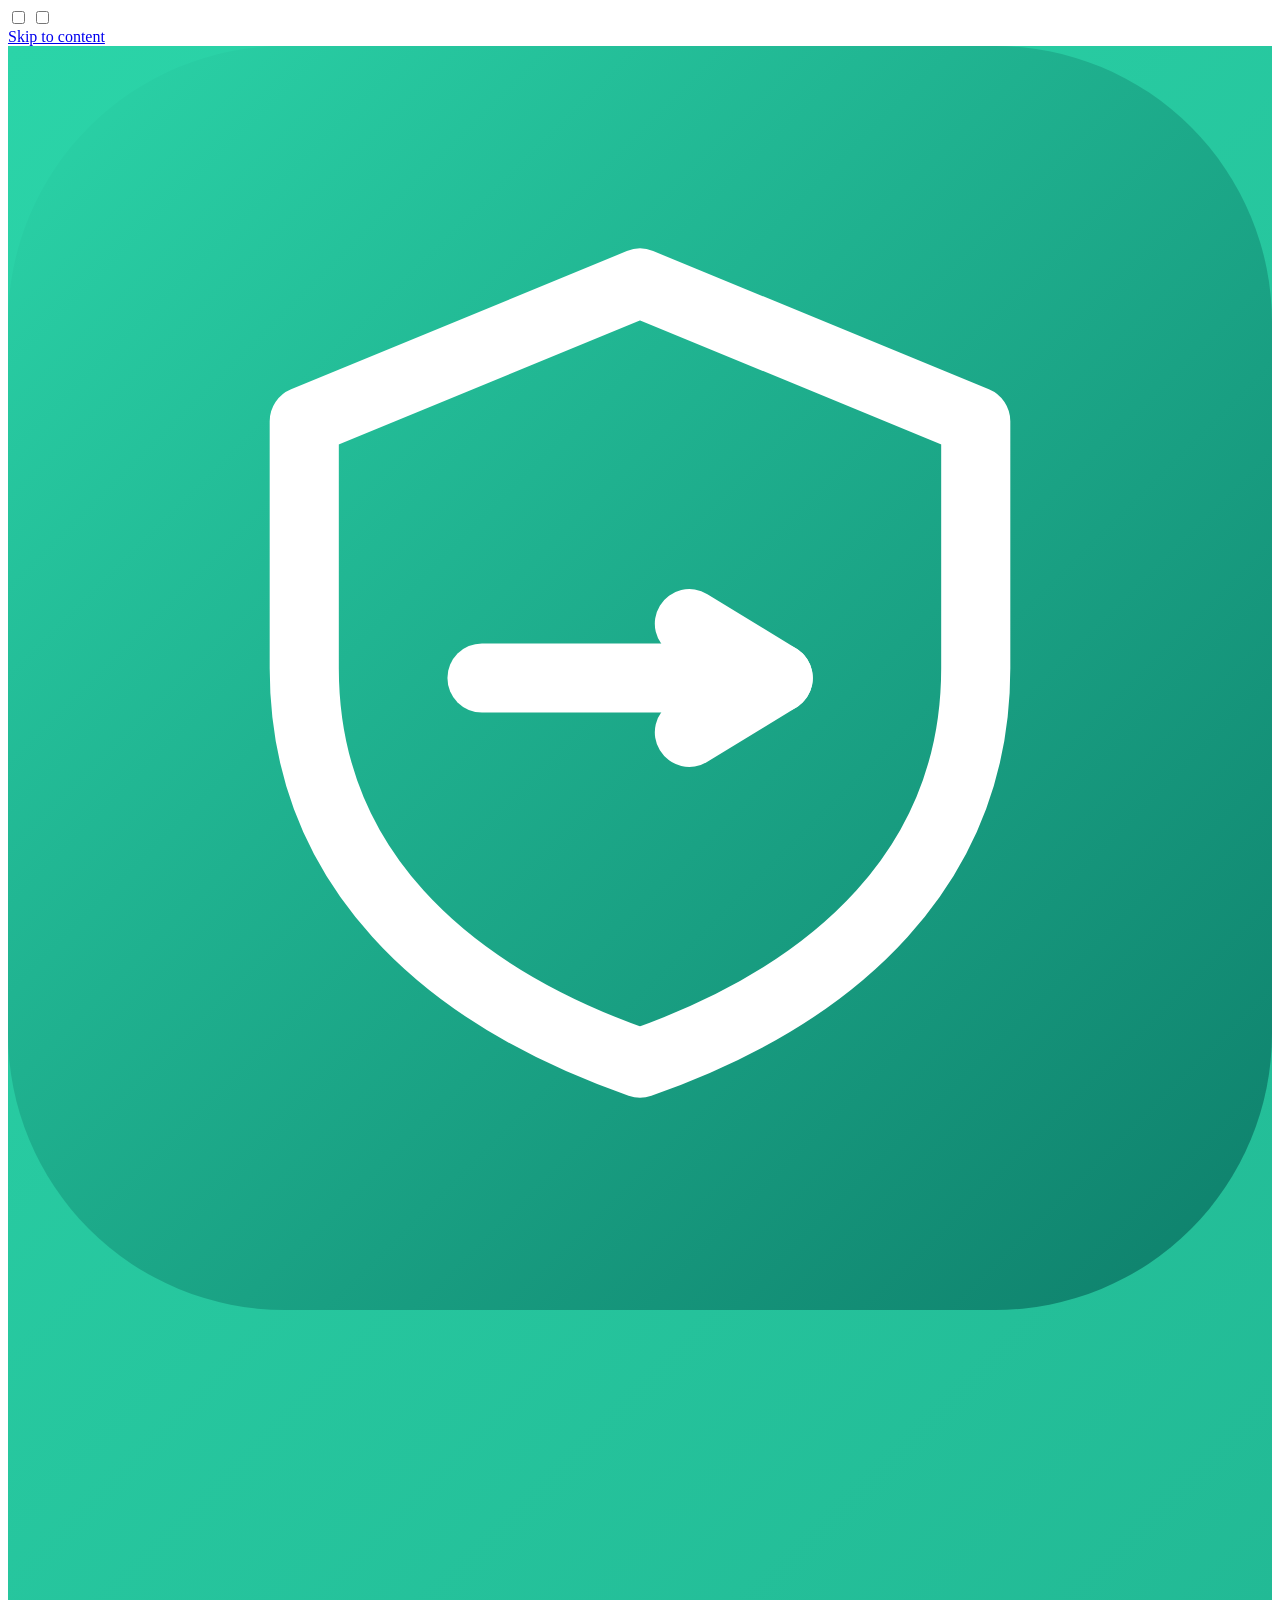
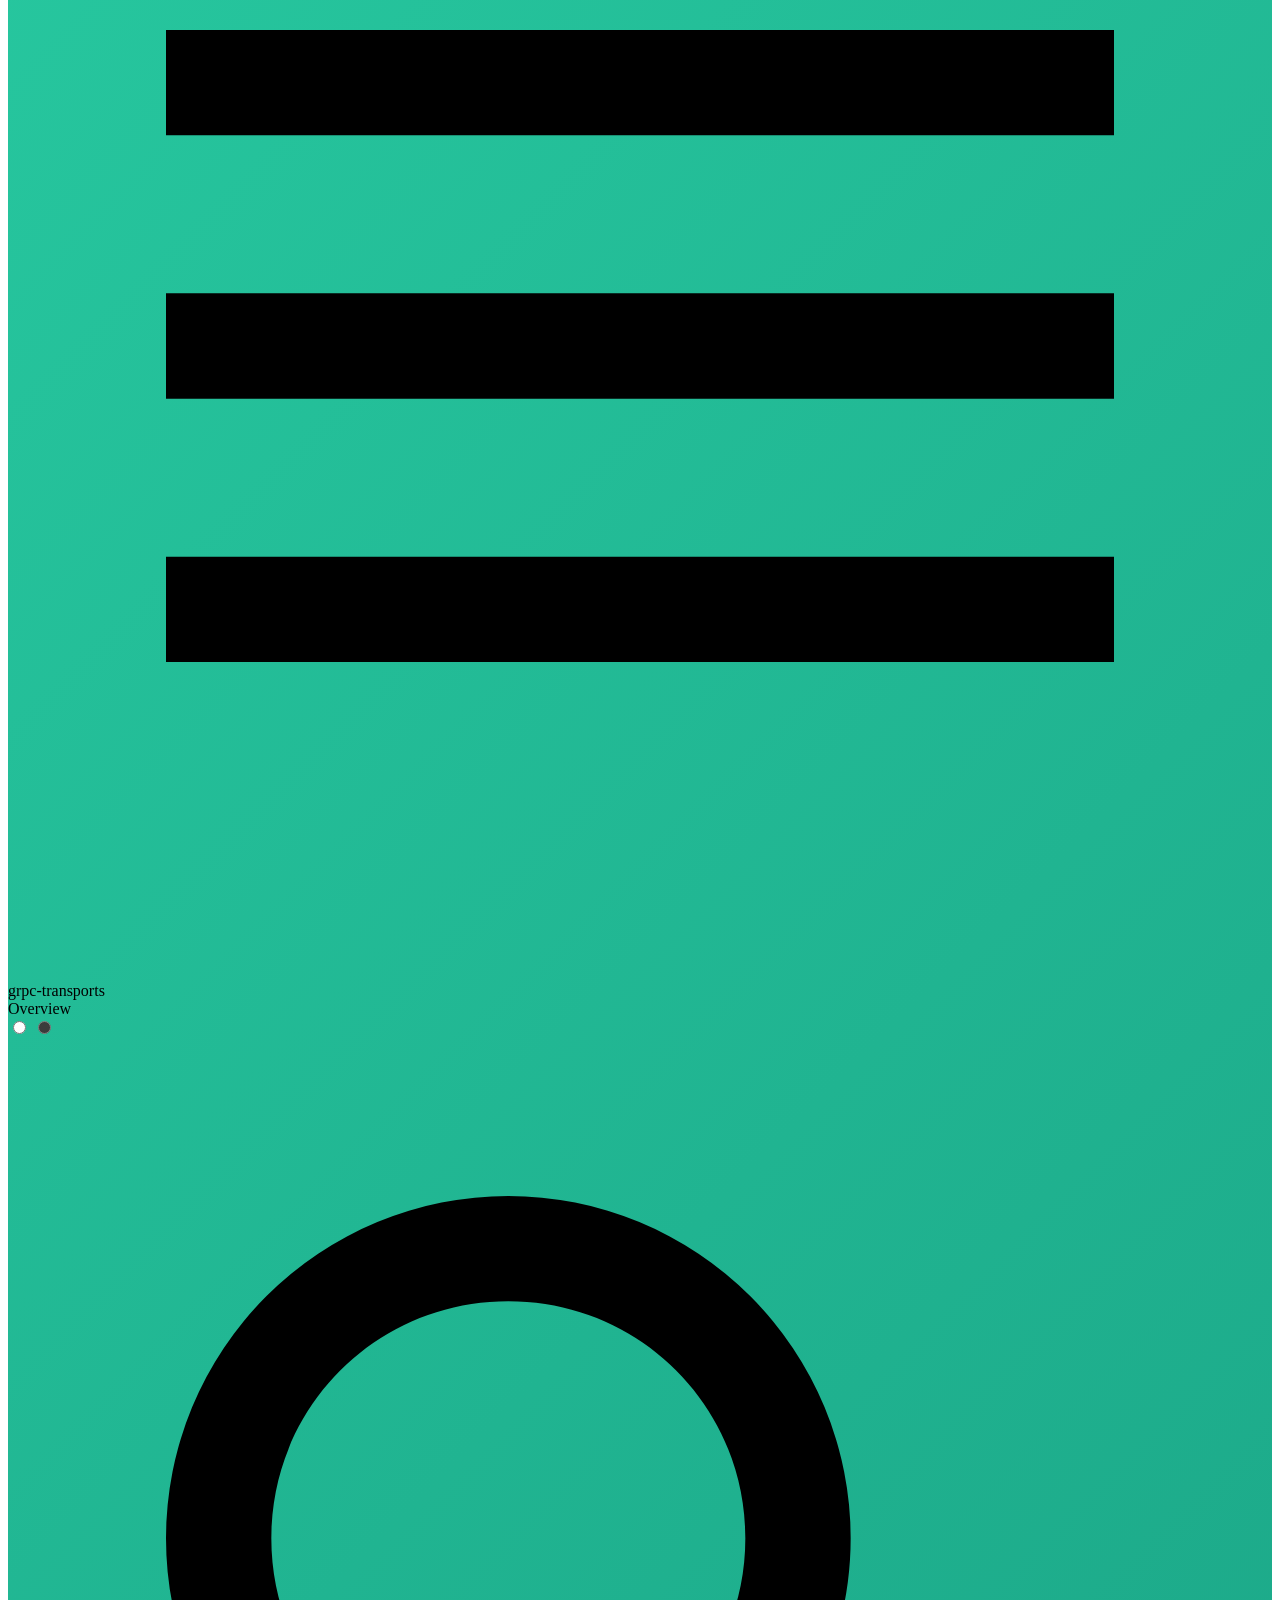
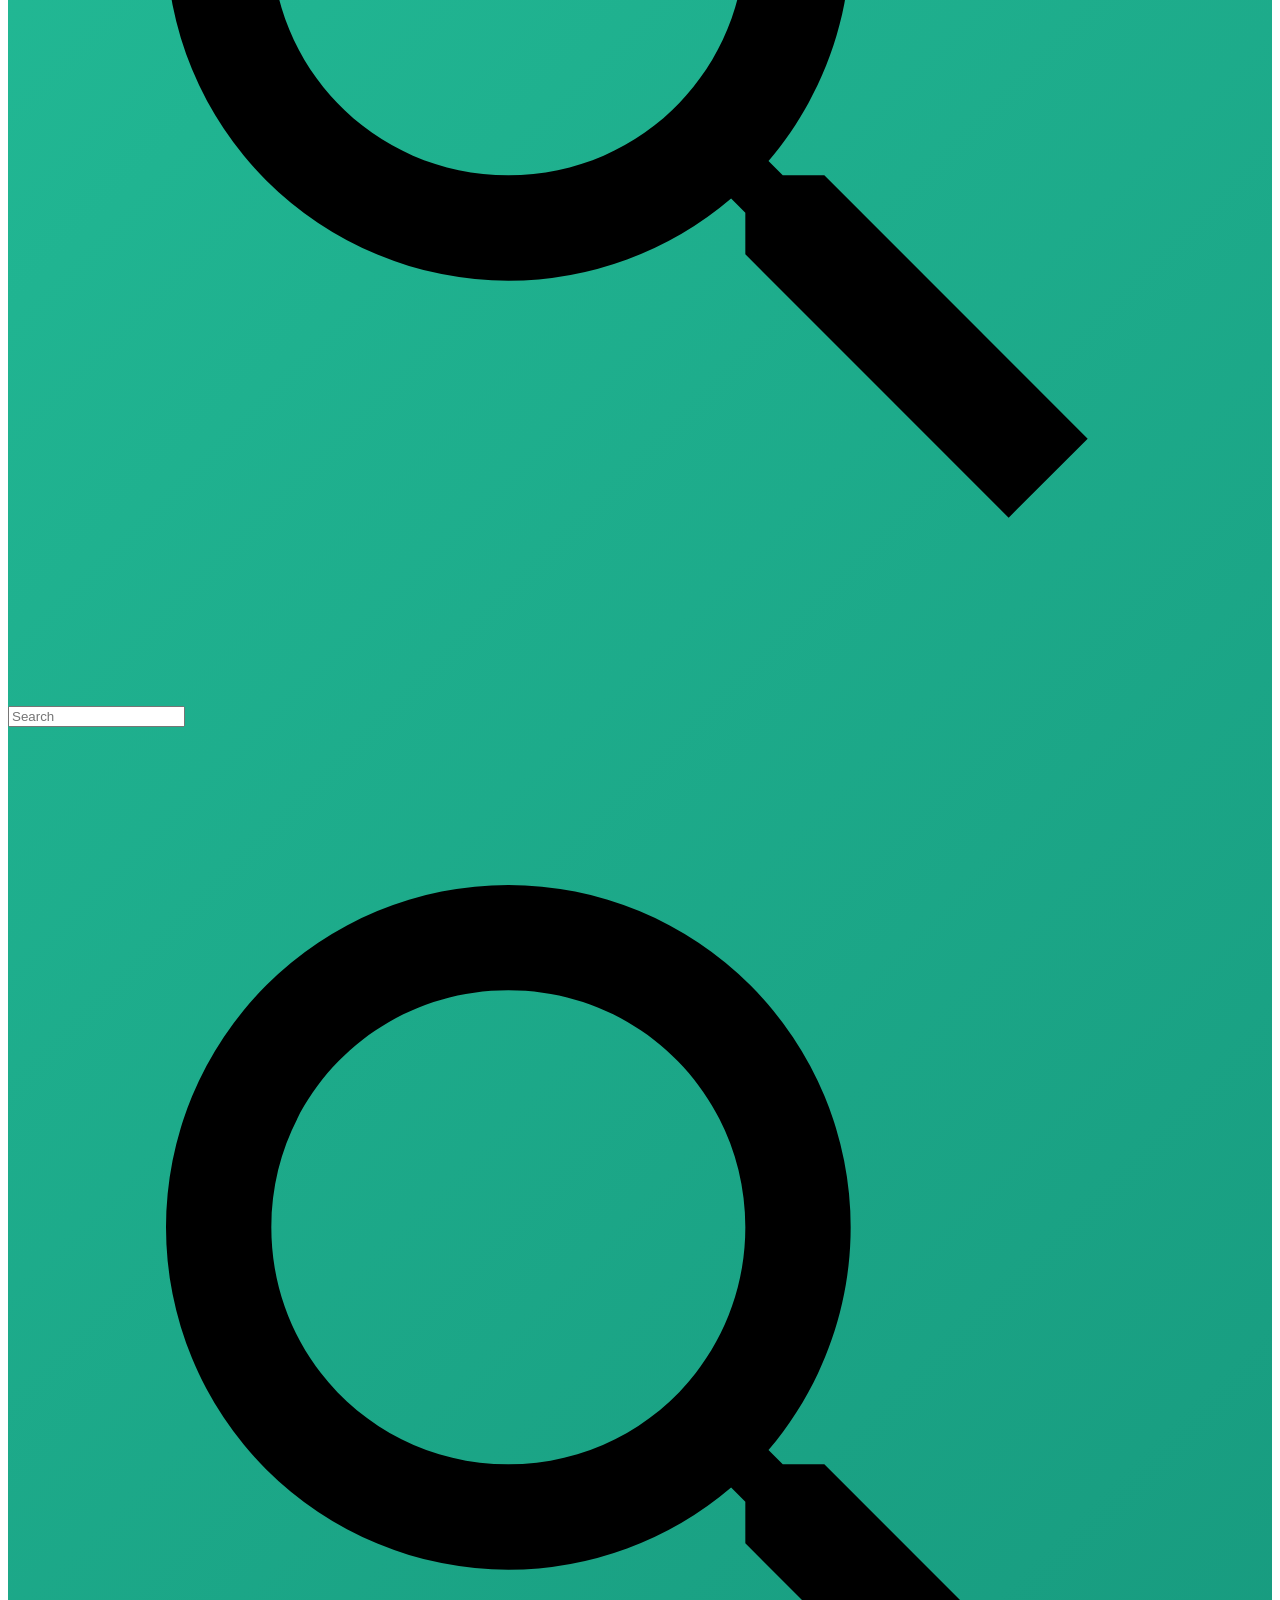
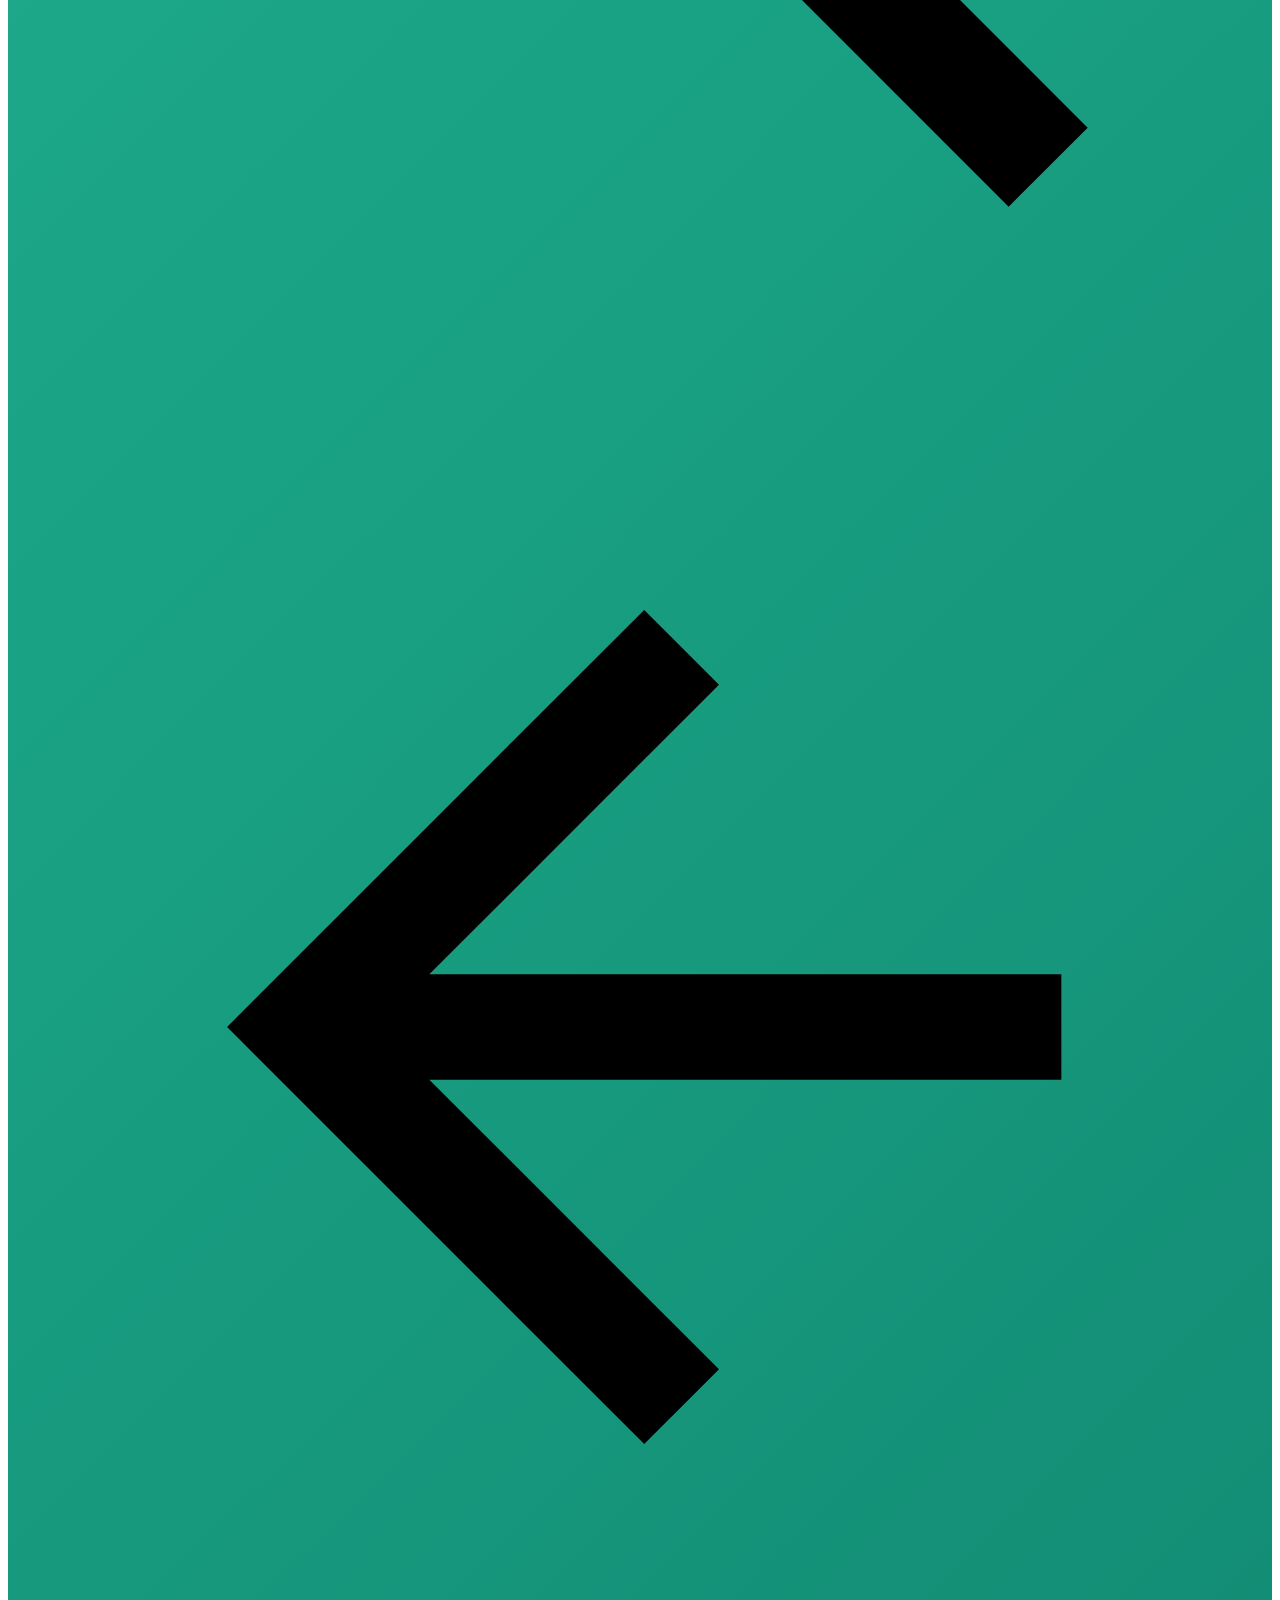
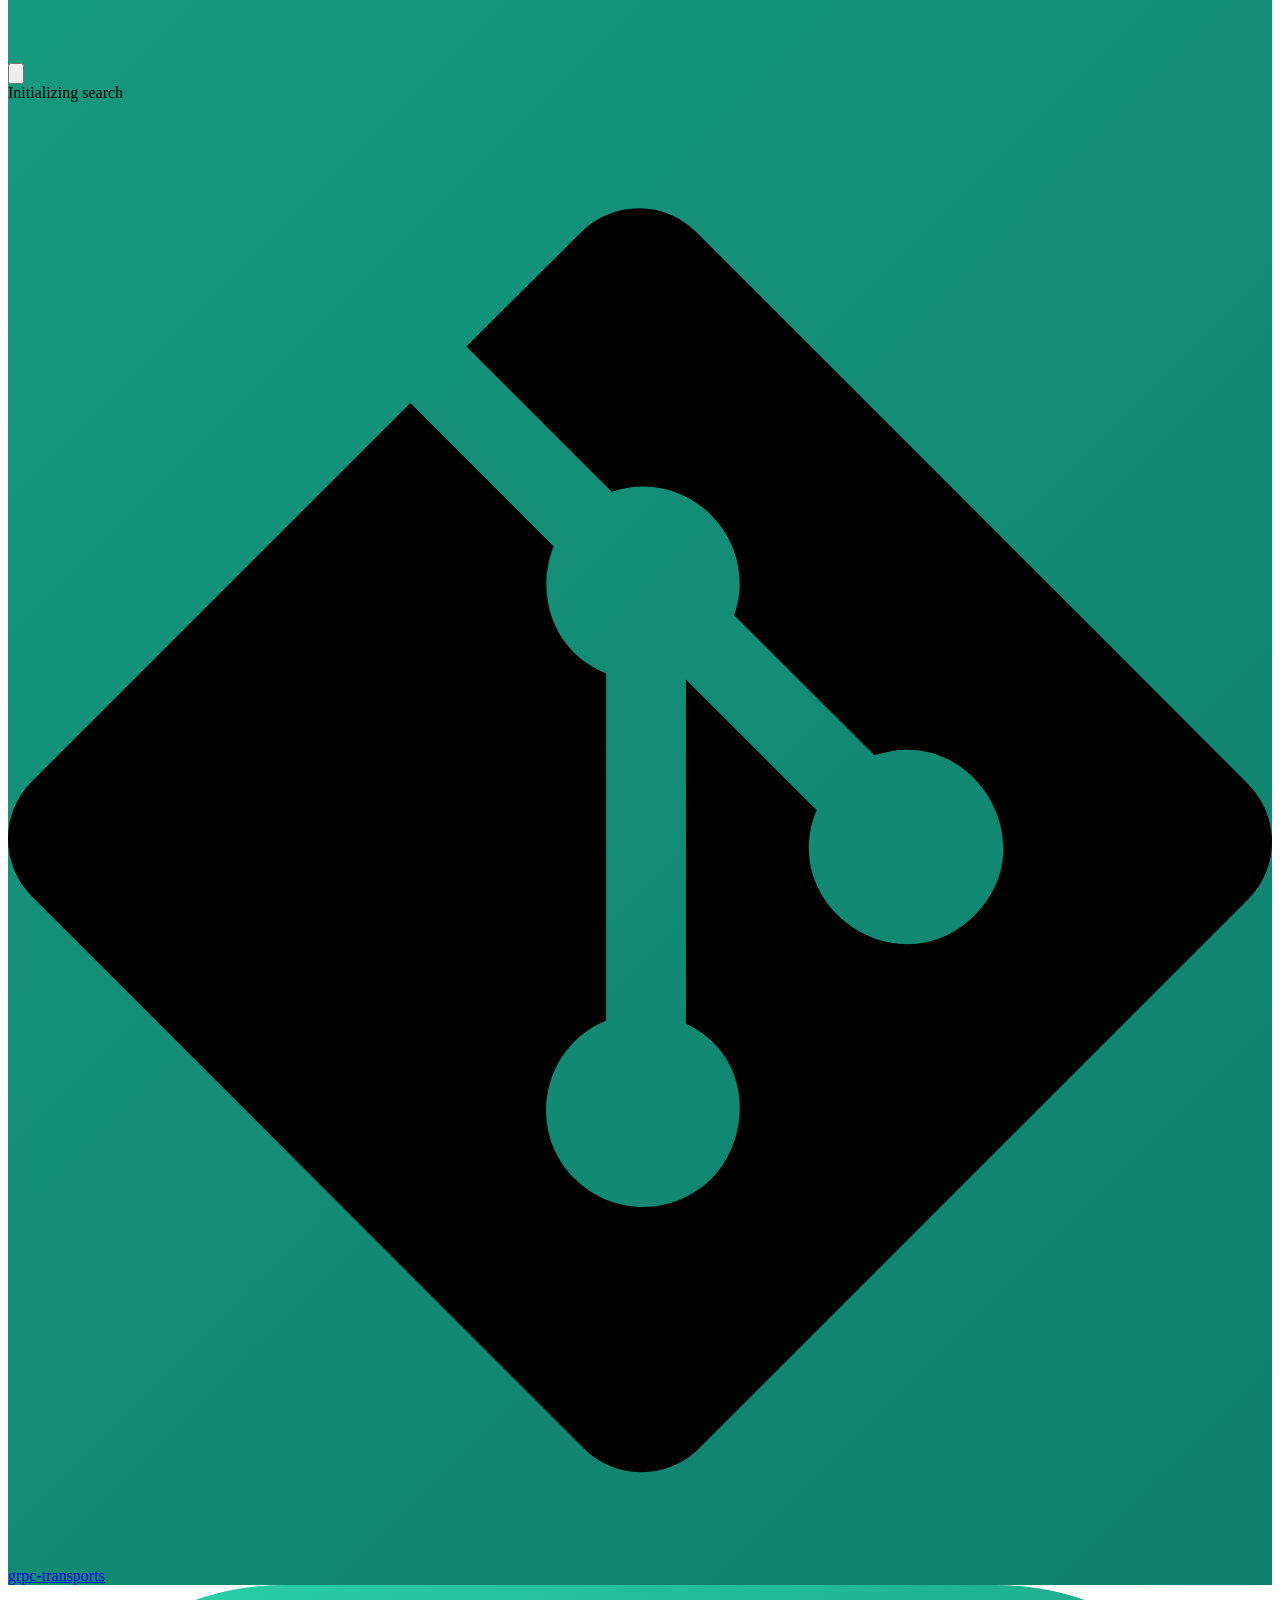
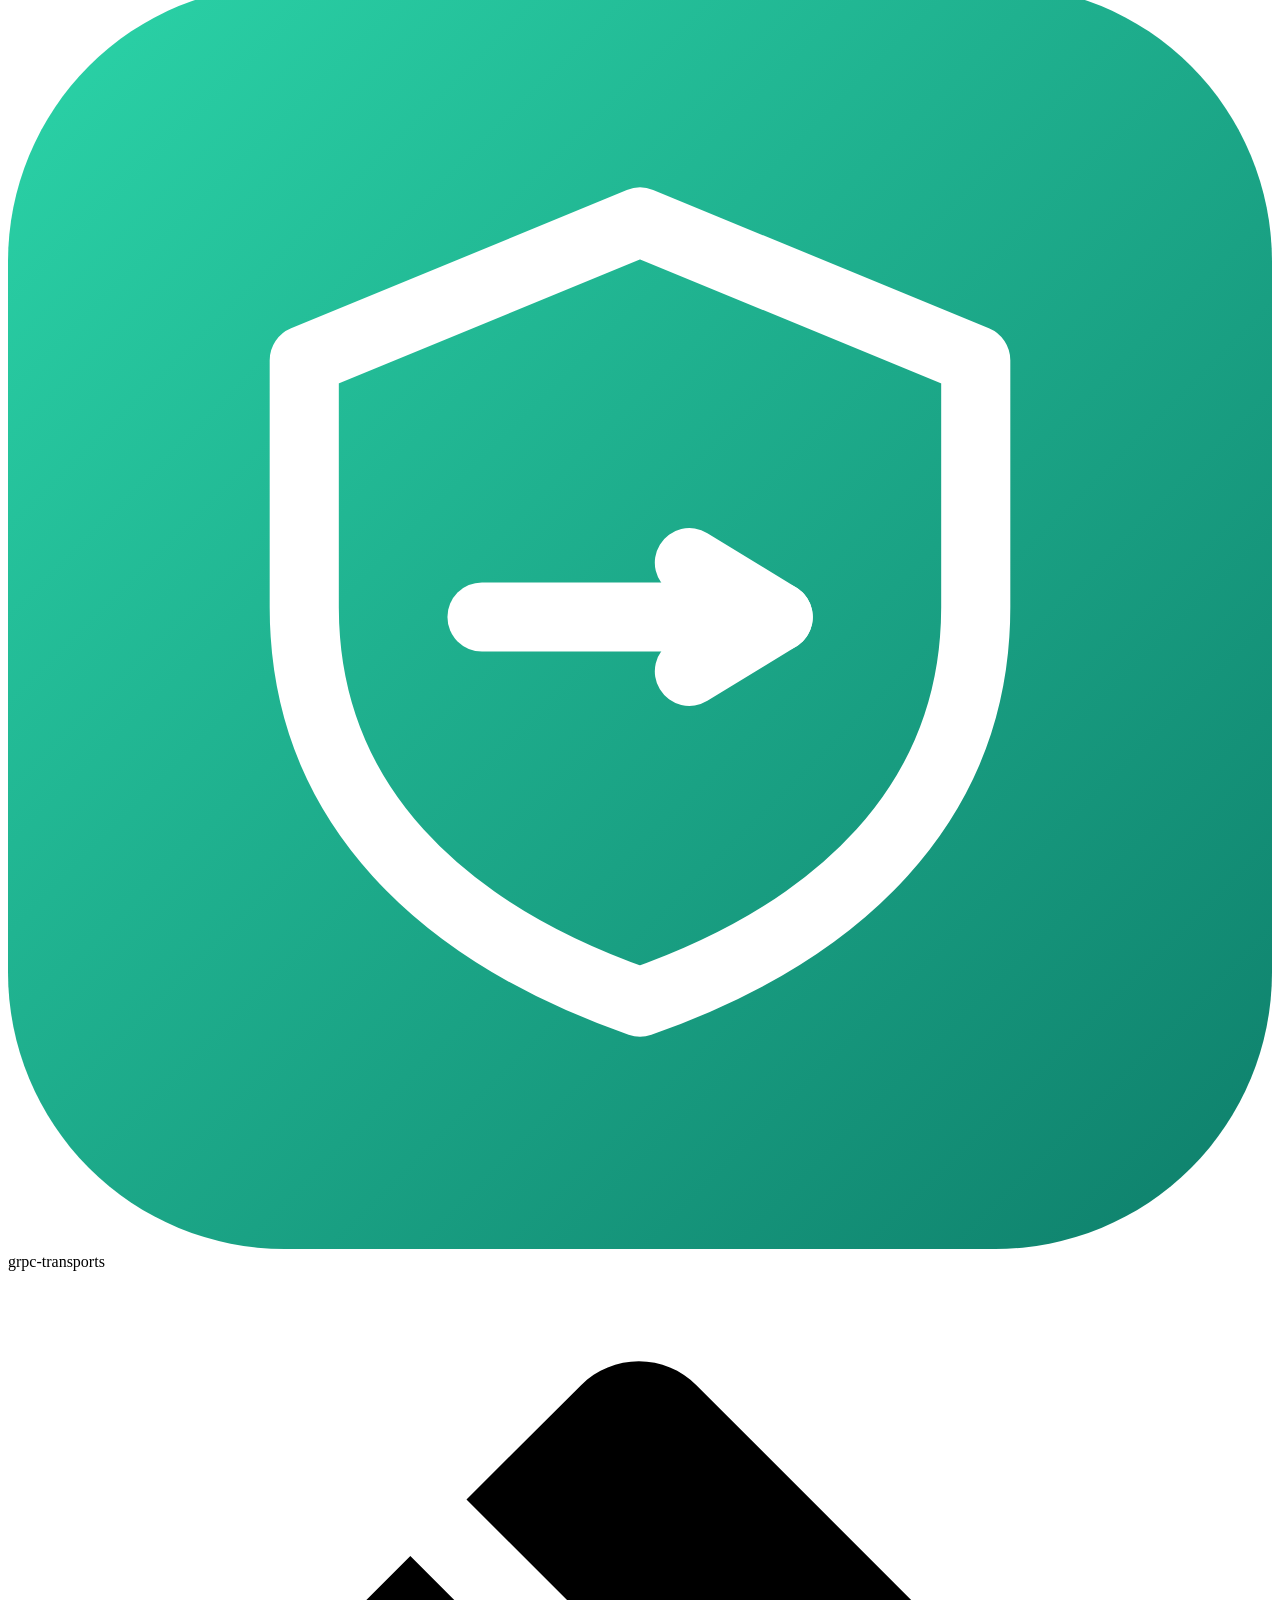
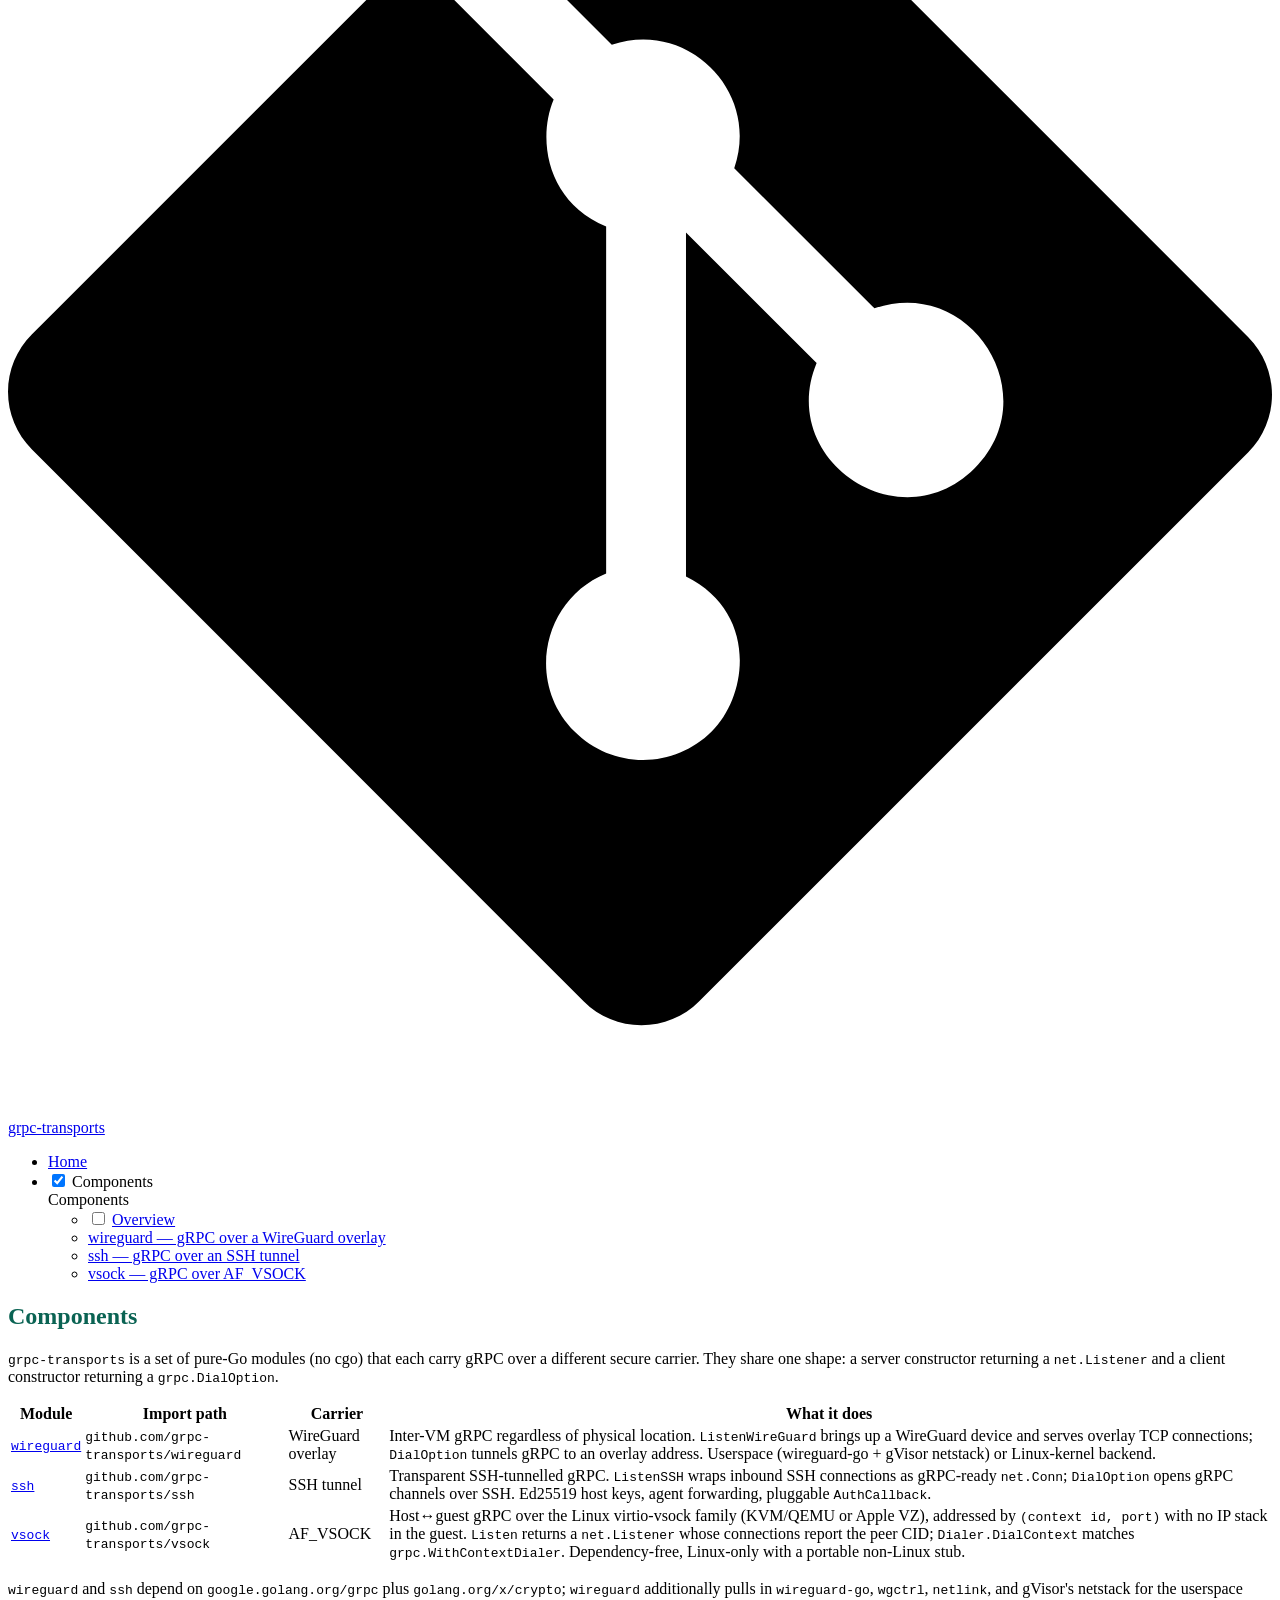
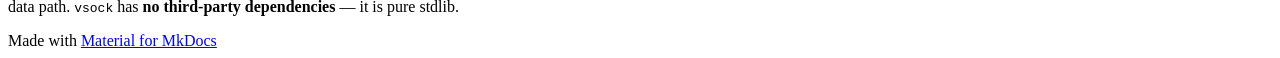
==== commit 06fca625: "Deployed d886c59 to 0.1 with MkDocs 1.6.1 and mike 2.2.0" ====
--- a/0.1/components/index.html
+++ b/0.1/components/index.html
@@ -6,7 +6,7 @@
       <meta charset="utf-8">
       <meta name="viewport" content="width=device-width,initial-scale=1">
       
-        <meta name="description" content="Pure-Go custom gRPC transports — a net.Listener on the server and a grpc.DialOption on the client, carrying gRPC over a WireGuard overlay or an SSH tunnel. No cgo.">
+        <meta name="description" content="Pure-Go custom gRPC transports — a net.Listener on the server and a client dialer, carrying gRPC over a WireGuard overlay, an SSH tunnel, or the AF_VSOCK host↔guest family. No cgo.">
       
       
       
@@ -421,6 +421,34 @@
     
   
     ssh — gRPC over an SSH tunnel
+  
+
+    
+  </span>
+  
+  
+
+      </a>
+    </li>
+  
+
+              
+            
+              
+                
+  
+  
+  
+  
+    <li class="md-nav__item">
+      <a href="vsock/" class="md-nav__link">
+        
+  
+  
+  <span class="md-ellipsis">
+    
+  
+    vsock — gRPC over AF_VSOCK
   
 
     
@@ -502,11 +530,18 @@
 <td>SSH tunnel</td>
 <td>Transparent SSH-tunnelled gRPC. <code>ListenSSH</code> wraps inbound SSH connections as gRPC-ready <code>net.Conn</code>; <code>DialOption</code> opens gRPC channels over SSH. Ed25519 host keys, agent forwarding, pluggable <code>AuthCallback</code>.</td>
 </tr>
+<tr>
+<td><a href="vsock/"><code>vsock</code></a></td>
+<td><code>github.com/grpc-transports/vsock</code></td>
+<td>AF_VSOCK</td>
+<td>Host↔guest gRPC over the Linux virtio-vsock family (KVM/QEMU or Apple VZ), addressed by <code>(context id, port)</code> with no IP stack in the guest. <code>Listen</code> returns a <code>net.Listener</code> whose connections report the peer CID; <code>Dialer.DialContext</code> matches <code>grpc.WithContextDialer</code>. Dependency-free, Linux-only with a portable non-Linux stub.</td>
+</tr>
 </tbody>
 </table>
-<p>Both modules target <code>go 1.25</code> and depend on <code>google.golang.org/grpc</code> plus
+<p><code>wireguard</code> and <code>ssh</code> depend on <code>google.golang.org/grpc</code> plus
 <code>golang.org/x/crypto</code>; <code>wireguard</code> additionally pulls in <code>wireguard-go</code>, <code>wgctrl</code>,
-<code>netlink</code>, and gVisor's netstack for the userspace data path.</p>
+<code>netlink</code>, and gVisor's netstack for the userspace data path. <code>vsock</code> has <strong>no
+third-party dependencies</strong> — it is pure stdlib.</p>
 
 
 
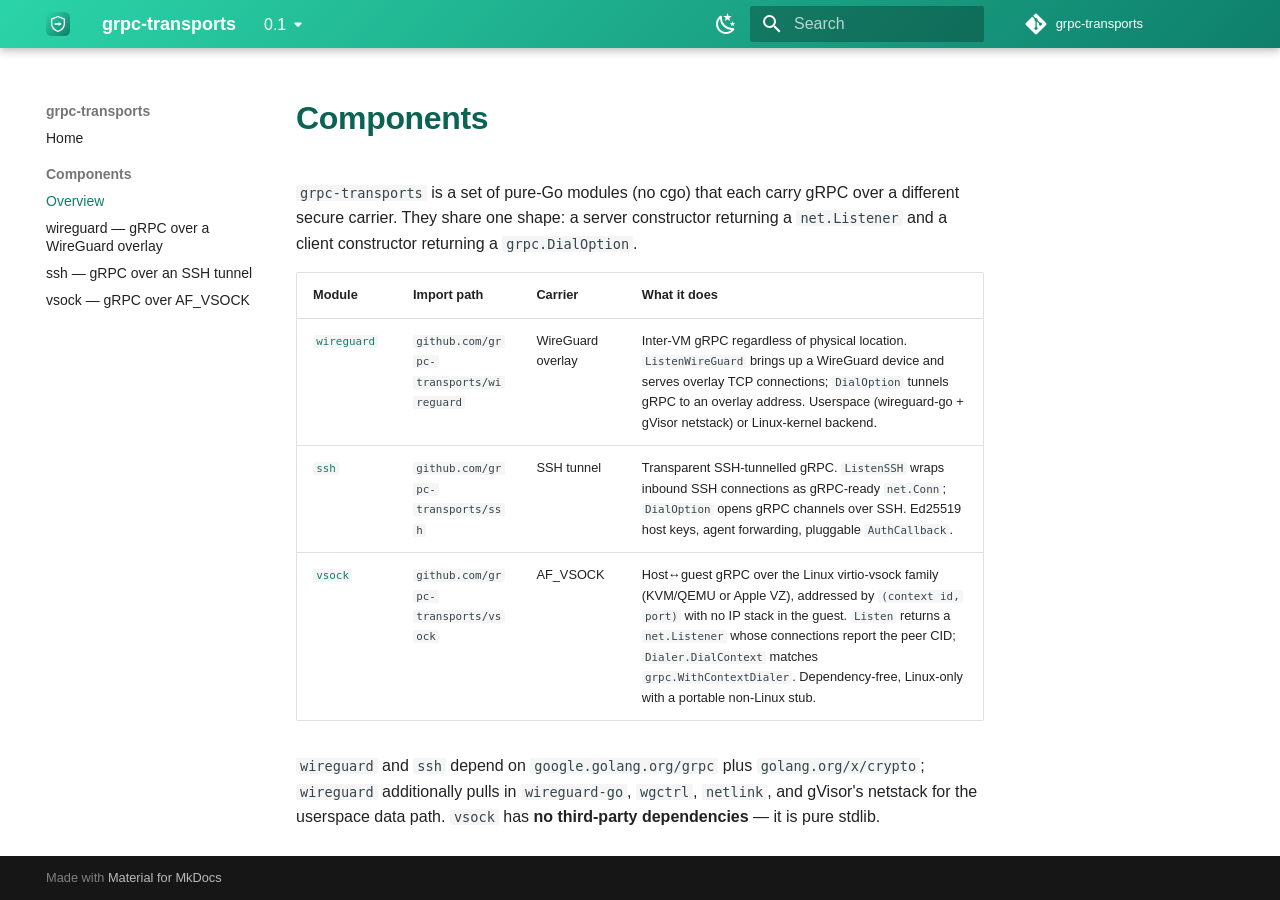
==== commit abed27ea: "Deployed bdfc7df to 0.1 with MkDocs 1.6.1 and mike 2.2.0" ====
--- a/0.1/components/index.html
+++ b/0.1/components/index.html
@@ -23,7 +23,7 @@
       
       
       <link rel="icon" href="../assets/logo.svg">
-      <meta name="generator" content="mkdocs-1.6.1, mkdocs-material-9.7.6">
+      <meta name="generator" content="mkdocs-1.6.1, mkdocs-material-9.7.7">
     
     
       
@@ -31,7 +31,7 @@
       
     
     
-      <link rel="stylesheet" href="../assets/stylesheets/main.484c7ddc.min.css">
+      <link rel="stylesheet" href="../assets/stylesheets/main.ec1eaa64.min.css">
       
         
         <link rel="stylesheet" href="../assets/stylesheets/palette.ab4e12ef.min.css">
@@ -600,7 +600,7 @@
       <script id="__config" type="application/json">{"annotate": null, "base": "..", "features": ["navigation.sections", "navigation.top", "content.code.copy", "search.suggest"], "search": "../assets/javascripts/workers/search.2c215733.min.js", "tags": null, "translations": {"clipboard.copied": "Copied to clipboard", "clipboard.copy": "Copy to clipboard", "search.result.more.one": "1 more on this page", "search.result.more.other": "# more on this page", "search.result.none": "No matching documents", "search.result.one": "1 matching document", "search.result.other": "# matching documents", "search.result.placeholder": "Type to start searching", "search.result.term.missing": "Missing", "select.version": "Select version"}, "version": {"provider": "mike"}}</script>
     
     
-      <script src="../assets/javascripts/bundle.79ae519e.min.js"></script>
+      <script src="../assets/javascripts/bundle.d7400e89.min.js"></script>
       
     
   </body>
--- a/0.1/assets/stylesheets/main.ec1eaa64.min.css
+++ b/0.1/assets/stylesheets/main.ec1eaa64.min.css
@@ -0,0 +1 @@
+@charset "UTF-8";html{-webkit-text-size-adjust:none;-moz-text-size-adjust:none;text-size-adjust:none;box-sizing:border-box}*,:after,:before{box-sizing:inherit}@media (prefers-reduced-motion){*,:after,:before{transition:none!important}}body{margin:0}a,button,input,label{-webkit-tap-highlight-color:transparent}a{color:inherit;text-decoration:none}hr{border:0;box-sizing:initial;display:block;height:.05rem;overflow:visible;padding:0}small{font-size:80%}sub,sup{line-height:1em}img{border-style:none}table{border-collapse:initial;border-spacing:0}td,th{font-weight:400;vertical-align:top}button{background:#0000;border:0;font-family:inherit;font-size:inherit;margin:0;padding:0}input{border:0;outline:none}:root{--md-primary-fg-color:#4051b5;--md-primary-fg-color--light:#5d6cc0;--md-primary-fg-color--dark:#303fa1;--md-primary-bg-color:#fff;--md-primary-bg-color--light:#ffffffb3;--md-accent-fg-color:#526cfe;--md-accent-fg-color--transparent:#526cfe1a;--md-accent-bg-color:#fff;--md-accent-bg-color--light:#ffffffb3}[data-md-color-scheme=default]{color-scheme:light}[data-md-color-scheme=default] img[src$="#gh-dark-mode-only"],[data-md-color-scheme=default] img[src$="#only-dark"]{display:none}:root,[data-md-color-scheme=default]{--md-hue:225deg;--md-default-fg-color:#000000de;--md-default-fg-color--light:#0000008a;--md-default-fg-color--lighter:#00000052;--md-default-fg-color--lightest:#00000012;--md-default-bg-color:#fff;--md-default-bg-color--light:#ffffffb3;--md-default-bg-color--lighter:#ffffff4d;--md-default-bg-color--lightest:#ffffff1f;--md-code-fg-color:#36464e;--md-code-bg-color:#f5f5f5;--md-code-bg-color--light:#f5f5f5b3;--md-code-bg-color--lighter:#f5f5f54d;--md-code-hl-color:#4287ff;--md-code-hl-color--light:#4287ff1a;--md-code-hl-number-color:#d52a2a;--md-code-hl-special-color:#db1457;--md-code-hl-function-color:#a846b9;--md-code-hl-constant-color:#6e59d9;--md-code-hl-keyword-color:#3f6ec6;--md-code-hl-string-color:#1c7d4d;--md-code-hl-name-color:var(--md-code-fg-color);--md-code-hl-operator-color:var(--md-default-fg-color--light);--md-code-hl-punctuation-color:var(--md-default-fg-color--light);--md-code-hl-comment-color:var(--md-default-fg-color--light);--md-code-hl-generic-color:var(--md-default-fg-color--light);--md-code-hl-variable-color:var(--md-default-fg-color--light);--md-typeset-color:var(--md-default-fg-color);--md-typeset-a-color:var(--md-primary-fg-color);--md-typeset-del-color:#f5503d26;--md-typeset-ins-color:#0bd57026;--md-typeset-kbd-color:#fafafa;--md-typeset-kbd-accent-color:#fff;--md-typeset-kbd-border-color:#b8b8b8;--md-typeset-mark-color:#ffff0080;--md-typeset-table-color:#0000001f;--md-typeset-table-color--light:rgba(0,0,0,.035);--md-admonition-fg-color:var(--md-default-fg-color);--md-admonition-bg-color:var(--md-default-bg-color);--md-warning-fg-color:#000000de;--md-warning-bg-color:#ff9;--md-footer-fg-color:#fff;--md-footer-fg-color--light:#ffffffb3;--md-footer-fg-color--lighter:#ffffff73;--md-footer-bg-color:#000000de;--md-footer-bg-color--dark:#00000052;--md-shadow-z1:0 0.2rem 0.5rem #0000000d,0 0 0.05rem #0000001a;--md-shadow-z2:0 0.2rem 0.5rem #0000001a,0 0 0.05rem #00000040;--md-shadow-z3:0 0.2rem 0.5rem #0003,0 0 0.05rem #00000059}.md-icon svg{fill:currentcolor;display:block;height:1.2rem;width:1.2rem}body{-webkit-font-smoothing:antialiased;-moz-osx-font-smoothing:grayscale;--md-text-font-family:var(--md-text-font,_),-apple-system,BlinkMacSystemFont,Helvetica,Arial,sans-serif;--md-code-font-family:var(--md-code-font,_),SFMono-Regular,Consolas,Menlo,monospace}aside,body,input{font-feature-settings:"kern","liga";color:var(--md-typeset-color);font-family:var(--md-text-font-family)}code,kbd,pre{font-feature-settings:"kern";font-family:var(--md-code-font-family)}:root{--md-typeset-table-sort-icon:url('data:image/svg+xml;charset=utf-8,<svg xmlns="http://www.w3.org/2000/svg" viewBox="0 0 24 24"><path d="m18 21-4-4h3V7h-3l4-4 4 4h-3v10h3M2 19v-2h10v2M2 13v-2h7v2M2 7V5h4v2z"/></svg>');--md-typeset-table-sort-icon--asc:url('data:image/svg+xml;charset=utf-8,<svg xmlns="http://www.w3.org/2000/svg" viewBox="0 0 24 24"><path d="M19 17h3l-4 4-4-4h3V3h2M2 17h10v2H2M6 5v2H2V5m0 6h7v2H2z"/></svg>');--md-typeset-table-sort-icon--desc:url('data:image/svg+xml;charset=utf-8,<svg xmlns="http://www.w3.org/2000/svg" viewBox="0 0 24 24"><path d="M19 7h3l-4-4-4 4h3v14h2M2 17h10v2H2M6 5v2H2V5m0 6h7v2H2z"/></svg>')}.md-typeset{-webkit-print-color-adjust:exact;color-adjust:exact;font-size:.8rem;line-height:1.6;overflow-wrap:break-word}@media print{.md-typeset{font-size:.68rem}}.md-typeset blockquote,.md-typeset dl,.md-typeset figure,.md-typeset ol,.md-typeset pre,.md-typeset ul{margin-bottom:1em;margin-top:1em}.md-typeset h1{color:var(--md-default-fg-color--light);font-size:2em;line-height:1.3;margin:0 0 1.25em}.md-typeset h1,.md-typeset h2{font-weight:300;letter-spacing:-.01em}.md-typeset h2{font-size:1.5625em;line-height:1.4;margin:1.6em 0 .64em}.md-typeset h3{font-size:1.25em;font-weight:400;letter-spacing:-.01em;line-height:1.5;margin:1.6em 0 .8em}.md-typeset h2+h3{margin-top:.8em}.md-typeset h4{font-weight:700;letter-spacing:-.01em;margin:1em 0}.md-typeset h5,.md-typeset h6{color:var(--md-default-fg-color--light);font-size:.8em;font-weight:700;letter-spacing:-.01em;margin:1.25em 0}.md-typeset h5{text-transform:uppercase}.md-typeset h5 code{text-transform:none}.md-typeset hr{border-bottom:.05rem solid var(--md-default-fg-color--lightest);display:flow-root;margin:1.5em 0}.md-typeset a{color:var(--md-typeset-a-color);word-break:break-word}.md-typeset a,.md-typeset a:before{transition:color 125ms}.md-typeset a:focus,.md-typeset a:hover{color:var(--md-accent-fg-color)}.md-typeset a:focus code,.md-typeset a:hover code{background-color:var(--md-accent-fg-color--transparent);color:var(--md-accent-fg-color)}.md-typeset a code{color:var(--md-typeset-a-color)}.md-typeset a.focus-visible{outline-color:var(--md-accent-fg-color);outline-offset:.2rem}.md-typeset code,.md-typeset kbd,.md-typeset pre{color:var(--md-code-fg-color);direction:ltr;font-variant-ligatures:none;transition:background-color 125ms}@media print{.md-typeset code,.md-typeset kbd,.md-typeset pre{white-space:pre-wrap}}.md-typeset code{background-color:var(--md-code-bg-color);border-radius:.1rem;-webkit-box-decoration-break:clone;box-decoration-break:clone;font-size:.85em;padding:0 .2941176471em;transition:color 125ms,background-color 125ms;word-break:break-word}.md-typeset code:not(.focus-visible){-webkit-tap-highlight-color:transparent;outline:none}.md-typeset pre{display:flow-root;line-height:1.4;position:relative}.md-typeset pre>code{-webkit-box-decoration-break:slice;box-decoration-break:slice;box-shadow:none;display:block;margin:0;outline-color:var(--md-accent-fg-color);overflow:auto;padding:.7720588235em 1.1764705882em;scrollbar-color:var(--md-default-fg-color--lighter) #0000;scrollbar-width:thin;touch-action:auto;word-break:normal}.md-typeset pre>code:hover{scrollbar-color:var(--md-accent-fg-color) #0000}.md-typeset pre>code::-webkit-scrollbar{height:.2rem;width:.2rem}.md-typeset pre>code::-webkit-scrollbar-thumb{background-color:var(--md-default-fg-color--lighter)}.md-typeset pre>code::-webkit-scrollbar-thumb:hover{background-color:var(--md-accent-fg-color)}.md-typeset kbd{background-color:var(--md-typeset-kbd-color);border-radius:.1rem;box-shadow:0 .1rem 0 .05rem var(--md-typeset-kbd-border-color),0 .1rem 0 var(--md-typeset-kbd-border-color),0 -.1rem .2rem var(--md-typeset-kbd-accent-color) inset;color:var(--md-default-fg-color);display:inline-block;font-size:.75em;padding:0 .6666666667em;vertical-align:text-top;word-break:break-word}.md-typeset mark{background-color:var(--md-typeset-mark-color);-webkit-box-decoration-break:clone;box-decoration-break:clone;color:inherit;word-break:break-word}.md-typeset abbr{cursor:help;text-decoration:none}.md-typeset [data-preview],.md-typeset abbr{border-bottom:.05rem dotted var(--md-default-fg-color--light)}.md-typeset small{opacity:.75}[dir=ltr] .md-typeset sub,[dir=ltr] .md-typeset sup{margin-left:.078125em}[dir=rtl] .md-typeset sub,[dir=rtl] .md-typeset sup{margin-right:.078125em}[dir=ltr] .md-typeset blockquote{padding-left:.6rem}[dir=rtl] .md-typeset blockquote{padding-right:.6rem}[dir=ltr] .md-typeset blockquote{border-left:.2rem solid var(--md-default-fg-color--lighter)}[dir=rtl] .md-typeset blockquote{border-right:.2rem solid var(--md-default-fg-color--lighter)}.md-typeset blockquote{color:var(--md-default-fg-color--light);margin-left:0;margin-right:0}.md-typeset ul{list-style-type:disc}.md-typeset ul[type]{list-style-type:revert-layer}[dir=ltr] .md-typeset ol,[dir=ltr] .md-typeset ul{margin-left:.625em}[dir=rtl] .md-typeset ol,[dir=rtl] .md-typeset ul{margin-right:.625em}.md-typeset ol,.md-typeset ul{padding:0}.md-typeset ol:not([hidden]),.md-typeset ul:not([hidden]){display:flow-root}.md-typeset ol ol,.md-typeset ul ol{list-style-type:lower-alpha}.md-typeset ol ol ol,.md-typeset ul ol ol{list-style-type:lower-roman}.md-typeset ol ol ol ol,.md-typeset ul ol ol ol{list-style-type:upper-alpha}.md-typeset ol ol ol ol ol,.md-typeset ul ol ol ol ol{list-style-type:upper-roman}.md-typeset ol[type],.md-typeset ul[type]{list-style-type:revert-layer}[dir=ltr] .md-typeset ol li,[dir=ltr] .md-typeset ul li{margin-left:1.25em}[dir=rtl] .md-typeset ol li,[dir=rtl] .md-typeset ul li{margin-right:1.25em}.md-typeset ol li,.md-typeset ul li{margin-bottom:.5em}.md-typeset ol li blockquote,.md-typeset ol li p,.md-typeset ul li blockquote,.md-typeset ul li p{margin:.5em 0}.md-typeset ol li:last-child,.md-typeset ul li:last-child{margin-bottom:0}[dir=ltr] .md-typeset ol li ol,[dir=ltr] .md-typeset ol li ul,[dir=ltr] .md-typeset ul li ol,[dir=ltr] .md-typeset ul li ul{margin-left:.625em}[dir=rtl] .md-typeset ol li ol,[dir=rtl] .md-typeset ol li ul,[dir=rtl] .md-typeset ul li ol,[dir=rtl] .md-typeset ul li ul{margin-right:.625em}.md-typeset ol li ol,.md-typeset ol li ul,.md-typeset ul li ol,.md-typeset ul li ul{margin-bottom:.5em;margin-top:.5em}[dir=ltr] .md-typeset dd{margin-left:1.875em}[dir=rtl] .md-typeset dd{margin-right:1.875em}.md-typeset dd{margin-bottom:1.5em;margin-top:1em}.md-typeset img,.md-typeset svg,.md-typeset video{height:auto;max-width:100%}.md-typeset img[align=left]{margin:1em 1em 1em 0}.md-typeset img[align=right]{margin:1em 0 1em 1em}.md-typeset img[align]:only-child{margin-top:0}.md-typeset figure{display:flow-root;margin:1em auto;max-width:100%;text-align:center;width:fit-content}.md-typeset figure img{display:block;margin:0 auto}.md-typeset figcaption{font-style:italic;margin:1em auto;max-width:24rem}.md-typeset iframe{max-width:100%}.md-typeset table:not([class]){background-color:var(--md-default-bg-color);border:.05rem solid var(--md-typeset-table-color);border-radius:.1rem;display:inline-block;font-size:.64rem;max-width:100%;overflow:auto;touch-action:auto}@media print{.md-typeset table:not([class]){display:table}}.md-typeset table:not([class])+*{margin-top:1.5em}.md-typeset table:not([class]) td>:first-child,.md-typeset table:not([class]) th>:first-child{margin-top:0}.md-typeset table:not([class]) td>:last-child,.md-typeset table:not([class]) th>:last-child{margin-bottom:0}.md-typeset table:not([class]) td:not([align]),.md-typeset table:not([class]) th:not([align]){text-align:left}[dir=rtl] .md-typeset table:not([class]) td:not([align]),[dir=rtl] .md-typeset table:not([class]) th:not([align]){text-align:right}.md-typeset table:not([class]) th{font-weight:700;min-width:5rem;padding:.9375em 1.25em;vertical-align:top}.md-typeset table:not([class]) td{border-top:.05rem solid var(--md-typeset-table-color);padding:.9375em 1.25em;vertical-align:top}.md-typeset table:not([class]) tbody tr{transition:background-color 125ms}.md-typeset table:not([class]) tbody tr:hover{background-color:var(--md-typeset-table-color--light);box-shadow:0 .05rem 0 var(--md-default-bg-color) inset}.md-typeset table:not([class]) a{word-break:normal}.md-typeset table th[role=columnheader]{cursor:pointer}[dir=ltr] .md-typeset table th[role=columnheader]:after{margin-left:.5em}[dir=rtl] .md-typeset table th[role=columnheader]:after{margin-right:.5em}.md-typeset table th[role=columnheader]:after{content:"";display:inline-block;height:1.2em;-webkit-mask-image:var(--md-typeset-table-sort-icon);mask-image:var(--md-typeset-table-sort-icon);-webkit-mask-repeat:no-repeat;mask-repeat:no-repeat;-webkit-mask-size:contain;mask-size:contain;transition:background-color 125ms;vertical-align:text-bottom;width:1.2em}.md-typeset table th[role=columnheader]:hover:after{background-color:var(--md-default-fg-color--lighter)}.md-typeset table th[role=columnheader][aria-sort=ascending]:after{background-color:var(--md-default-fg-color--light);-webkit-mask-image:var(--md-typeset-table-sort-icon--asc);mask-image:var(--md-typeset-table-sort-icon--asc)}.md-typeset table th[role=columnheader][aria-sort=descending]:after{background-color:var(--md-default-fg-color--light);-webkit-mask-image:var(--md-typeset-table-sort-icon--desc);mask-image:var(--md-typeset-table-sort-icon--desc)}.md-typeset__scrollwrap{margin:1em -.8rem;overflow-x:auto;touch-action:auto}.md-typeset__table{display:inline-block;margin-bottom:.5em;padding:0 .8rem}@media print{.md-typeset__table{display:block}}html .md-typeset__table table{display:table;margin:0;overflow:hidden;width:100%}@media screen and (max-width:44.984375em){.md-content__inner>pre{margin:1em -.8rem}.md-content__inner>pre code{border-radius:0}}.md-typeset .md-author{border-radius:100%;display:block;flex-shrink:0;height:1.6rem;overflow:hidden;position:relative;transition:color 125ms,transform 125ms;width:1.6rem}.md-typeset .md-author img{display:block}.md-typeset .md-author--more{background:var(--md-default-fg-color--lightest);color:var(--md-default-fg-color--lighter);font-size:.6rem;font-weight:700;line-height:1.6rem;text-align:center}.md-typeset .md-author--long{height:2.4rem;width:2.4rem}.md-typeset a.md-author{transform:scale(1)}.md-typeset a.md-author img{border-radius:100%;filter:grayscale(100%) opacity(75%);transition:filter 125ms}.md-typeset a.md-author:focus,.md-typeset a.md-author:hover{transform:scale(1.1);z-index:1}.md-typeset a.md-author:focus img,.md-typeset a.md-author:hover img{filter:grayscale(0)}.md-banner{background-color:var(--md-footer-bg-color);color:var(--md-footer-fg-color);overflow:auto}@media print{.md-banner{display:none}}.md-banner--warning{background-color:var(--md-warning-bg-color);color:var(--md-warning-fg-color)}.md-banner__inner{font-size:.7rem;margin:.6rem auto;padding:0 .8rem}[dir=ltr] .md-banner__button{float:right}[dir=rtl] .md-banner__button{float:left}.md-banner__button{color:inherit;cursor:pointer;transition:opacity .25s}.no-js .md-banner__button{display:none}.md-banner__button:hover{opacity:.7}html{font-size:125%;height:100%;overflow-x:hidden}@media screen and (min-width:100em){html{font-size:137.5%}}@media screen and (min-width:125em){html{font-size:150%}}body{background-color:var(--md-default-bg-color);display:flex;flex-direction:column;font-size:.5rem;min-height:100%;position:relative;width:100%}@media print{body{display:block}}@media screen and (max-width:59.984375em){body[data-md-scrolllock]{position:fixed}}.md-grid{margin-left:auto;margin-right:auto;max-width:61rem}.md-container{display:flex;flex-direction:column;flex-grow:1}@media print{.md-container{display:block}}.md-main{flex-grow:1}.md-main__inner{display:flex;height:100%;margin-top:1.5rem}.md-ellipsis{overflow:hidden;text-overflow:ellipsis}.md-toggle{display:none}.md-option{height:0;opacity:0;position:absolute;width:0}.md-option:checked+label:not([hidden]){display:block}.md-option.focus-visible+label{outline-color:var(--md-accent-fg-color);outline-style:auto}.md-skip{background-color:var(--md-default-fg-color);border-radius:.1rem;color:var(--md-default-bg-color);font-size:.64rem;margin:.5rem;opacity:0;outline-color:var(--md-accent-fg-color);padding:.3rem .5rem;position:fixed;transform:translateY(.4rem);z-index:-1}.md-skip:focus{opacity:1;transform:translateY(0);transition:transform .25s cubic-bezier(.4,0,.2,1),opacity 175ms 75ms;z-index:10}@page{margin:25mm}:root{--md-clipboard-icon:url('data:image/svg+xml;charset=utf-8,<svg xmlns="http://www.w3.org/2000/svg" viewBox="0 0 24 24"><path d="M19 21H8V7h11m0-2H8a2 2 0 0 0-2 2v14a2 2 0 0 0 2 2h11a2 2 0 0 0 2-2V7a2 2 0 0 0-2-2m-3-4H4a2 2 0 0 0-2 2v14h2V3h12z"/></svg>')}.md-clipboard{border-radius:.1rem;color:var(--md-default-fg-color--lightest);cursor:pointer;height:1.5em;outline-color:var(--md-accent-fg-color);outline-offset:.1rem;transition:color .25s;width:1.5em;z-index:1}@media print{.md-clipboard{display:none}}.md-clipboard:not(.focus-visible){-webkit-tap-highlight-color:transparent;outline:none}:hover>.md-clipboard{color:var(--md-default-fg-color--light)}.md-clipboard:focus,.md-clipboard:hover{color:var(--md-accent-fg-color)}.md-clipboard:after{background-color:currentcolor;content:"";display:block;height:1.125em;margin:0 auto;-webkit-mask-image:var(--md-clipboard-icon);mask-image:var(--md-clipboard-icon);-webkit-mask-position:center;mask-position:center;-webkit-mask-repeat:no-repeat;mask-repeat:no-repeat;-webkit-mask-size:contain;mask-size:contain;width:1.125em}.md-clipboard--inline{cursor:pointer}.md-clipboard--inline code{transition:color .25s,background-color .25s}.md-clipboard--inline:focus code,.md-clipboard--inline:hover code{background-color:var(--md-accent-fg-color--transparent);color:var(--md-accent-fg-color)}:root{--md-code-select-icon:url('data:image/svg+xml;charset=utf-8,<svg xmlns="http://www.w3.org/2000/svg" viewBox="0 0 24 24"><path d="M19 19h-4v2h4c1.1 0 2-.9 2-2v-4h-2m0-12h-4v2h4v4h2V5c0-1.1-.9-2-2-2M5 5h4V3H5c-1.1 0-2 .9-2 2v4h2m0 6H3v4c0 1.1.9 2 2 2h4v-2H5zm2-4h2v2H7zm4 0h2v2h-2zm4 0h2v2h-2zM7 7h2v2H7zm4 0h2v2h-2zm4 0h2v2h-2zm-8 8h2v2H7zm4 0h2v2h-2zm4 0h2v2h-2z"/></svg>');--md-code-copy-icon:url('data:image/svg+xml;charset=utf-8,<svg xmlns="http://www.w3.org/2000/svg" viewBox="0 0 24 24"><path d="M19 21H8V7h11m0-2H8a2 2 0 0 0-2 2v14a2 2 0 0 0 2 2h11a2 2 0 0 0 2-2V7a2 2 0 0 0-2-2m-3-4H4a2 2 0 0 0-2 2v14h2V3h12z"/></svg>')}.md-typeset .md-code__content{display:grid}.md-code__nav{background-color:var(--md-code-bg-color--lighter);border-radius:.1rem;display:flex;gap:.2rem;padding:.2rem;position:absolute;right:.25em;top:.25em;transition:background-color .25s;z-index:1}:hover>.md-code__nav{background-color:var(--md-code-bg-color--light)}.md-code__button{color:var(--md-default-fg-color--lightest);cursor:pointer;display:block;height:1.5em;outline-color:var(--md-accent-fg-color);outline-offset:.1rem;transition:color .25s;width:1.5em}:hover>*>.md-code__button{color:var(--md-default-fg-color--light)}.md-code__button.focus-visible,.md-code__button:hover{color:var(--md-accent-fg-color)}.md-code__button--active{color:var(--md-default-fg-color)!important}.md-code__button:after{background-color:currentcolor;content:"";display:block;height:1.125em;margin:0 auto;-webkit-mask-position:center;mask-position:center;-webkit-mask-repeat:no-repeat;mask-repeat:no-repeat;-webkit-mask-size:contain;mask-size:contain;width:1.125em}.md-code__button[data-md-type=select]:after{-webkit-mask-image:var(--md-code-select-icon);mask-image:var(--md-code-select-icon)}.md-code__button[data-md-type=copy]:after{-webkit-mask-image:var(--md-code-copy-icon);mask-image:var(--md-code-copy-icon)}@keyframes consent{0%{opacity:0;transform:translateY(100%)}to{opacity:1;transform:translateY(0)}}@keyframes overlay{0%{opacity:0}to{opacity:1}}.md-consent__overlay{animation:overlay .25s both;-webkit-backdrop-filter:blur(.1rem);backdrop-filter:blur(.1rem);background-color:#0000008a;height:100%;opacity:1;position:fixed;top:0;width:100%;z-index:5}.md-consent__inner{animation:consent .5s cubic-bezier(.1,.7,.1,1) both;background-color:var(--md-default-bg-color);border:0;border-radius:.1rem;bottom:0;box-shadow:0 0 .2rem #0000001a,0 .2rem .4rem #0003;max-height:100%;overflow:auto;padding:0;position:fixed;width:100%;z-index:5}.md-consent__form{padding:.8rem}.md-consent__settings{display:none;margin:1em 0}input:checked+.md-consent__settings{display:block}.md-consent__controls{margin-bottom:.8rem}.md-typeset .md-consent__controls .md-button{display:inline}@media screen and (max-width:44.984375em){.md-typeset .md-consent__controls .md-button{display:block;margin-top:.4rem;text-align:center;width:100%}}.md-consent label{cursor:pointer}.md-content{flex-grow:1;min-width:0}.md-content__inner{margin:0 .8rem 1.2rem;padding-top:.6rem}@media screen and (min-width:76.25em){[dir=ltr] .md-sidebar--primary:not([hidden])~.md-content>.md-content__inner{margin-left:1.2rem}[dir=ltr] .md-sidebar--secondary:not([hidden])~.md-content>.md-content__inner,[dir=rtl] .md-sidebar--primary:not([hidden])~.md-content>.md-content__inner{margin-right:1.2rem}[dir=rtl] .md-sidebar--secondary:not([hidden])~.md-content>.md-content__inner{margin-left:1.2rem}}.md-content__inner:before{content:"";display:block;height:.4rem}.md-content__inner>:last-child{margin-bottom:0}[dir=ltr] .md-content__button{float:right}[dir=rtl] .md-content__button{float:left}[dir=ltr] .md-content__button{margin-left:.4rem}[dir=rtl] .md-content__button{margin-right:.4rem}.md-content__button{margin:.4rem 0;padding:0}@media print{.md-content__button{display:none}}.md-typeset .md-content__button{color:var(--md-default-fg-color--lighter)}.md-content__button svg{display:inline;vertical-align:top}[dir=rtl] .md-content__button svg{transform:scaleX(-1)}[dir=ltr] .md-dialog{right:.8rem}[dir=rtl] .md-dialog{left:.8rem}.md-dialog{background-color:var(--md-default-fg-color);border-radius:.1rem;bottom:.8rem;box-shadow:var(--md-shadow-z3);min-width:11.1rem;opacity:0;padding:.4rem .6rem;pointer-events:none;position:fixed;transform:translateY(100%);transition:transform 0ms .4s,opacity .4s;z-index:4}@media print{.md-dialog{display:none}}.md-dialog--active{opacity:1;pointer-events:auto;transform:translateY(0);transition:transform .4s cubic-bezier(.075,.85,.175,1),opacity .4s}.md-dialog__inner{color:var(--md-default-bg-color);font-size:.7rem}.md-feedback{margin:2em 0 1em;text-align:center}.md-feedback fieldset{border:none;margin:0;padding:0}.md-feedback__title{font-weight:700;margin:1em auto}.md-feedback__inner{position:relative}.md-feedback__list{display:flex;flex-wrap:wrap;place-content:baseline center;position:relative}.md-feedback__list:hover .md-icon:not(:disabled){color:var(--md-default-fg-color--lighter)}:disabled .md-feedback__list{min-height:1.8rem}.md-feedback__icon{color:var(--md-default-fg-color--light);cursor:pointer;flex-shrink:0;margin:0 .1rem;transition:color 125ms}.md-feedback__icon:not(:disabled).md-icon:hover{color:var(--md-accent-fg-color)}.md-feedback__icon:disabled{color:var(--md-default-fg-color--lightest);pointer-events:none}.md-feedback__note{opacity:0;position:relative;transform:translateY(.4rem);transition:transform .4s cubic-bezier(.1,.7,.1,1),opacity .15s}.md-feedback__note>*{margin:0 auto;max-width:16rem}:disabled .md-feedback__note{opacity:1;transform:translateY(0)}@media print{.md-feedback{display:none}}.md-footer{background-color:var(--md-footer-bg-color);color:var(--md-footer-fg-color)}@media print{.md-footer{display:none}}.md-footer__inner{justify-content:space-between;overflow:auto;padding:.2rem}.md-footer__inner:not([hidden]){display:flex}.md-footer__link{align-items:end;display:flex;flex-grow:0.01;margin-bottom:.4rem;margin-top:1rem;max-width:100%;outline-color:var(--md-accent-fg-color);overflow:hidden;transition:opacity .25s}.md-footer__link:focus,.md-footer__link:hover{opacity:.7}[dir=rtl] .md-footer__link svg{transform:scaleX(-1)}@media screen and (max-width:44.984375em){.md-footer__link--prev{flex-shrink:0}.md-footer__link--prev .md-footer__title{display:none}}[dir=ltr] .md-footer__link--next{margin-left:auto}[dir=rtl] .md-footer__link--next{margin-right:auto}.md-footer__link--next{text-align:right}[dir=rtl] .md-footer__link--next{text-align:left}.md-footer__title{flex-grow:1;font-size:.9rem;margin-bottom:.7rem;max-width:calc(100% - 2.4rem);padding:0 1rem;white-space:nowrap}.md-footer__button{margin:.2rem;padding:.4rem}.md-footer__direction{font-size:.64rem;opacity:.7}.md-footer-meta{background-color:var(--md-footer-bg-color--dark)}.md-footer-meta__inner{display:flex;flex-wrap:wrap;justify-content:space-between;padding:.2rem}html .md-footer-meta.md-typeset a{color:var(--md-footer-fg-color--light)}html .md-footer-meta.md-typeset a:focus,html .md-footer-meta.md-typeset a:hover{color:var(--md-footer-fg-color)}.md-copyright{color:var(--md-footer-fg-color--lighter);font-size:.64rem;margin:auto .6rem;padding:.4rem 0;width:100%}@media screen and (min-width:45em){.md-copyright{width:auto}}.md-copyright__highlight{color:var(--md-footer-fg-color--light)}.md-social{display:inline-flex;gap:.2rem;margin:0 .4rem;padding:.2rem 0 .6rem}@media screen and (min-width:45em){.md-social{padding:.6rem 0}}.md-social__link{display:inline-block;height:1.6rem;text-align:center;width:1.6rem}.md-social__link:before{line-height:1.9}.md-social__link svg{fill:currentcolor;max-height:.8rem;vertical-align:-25%}.md-typeset .md-button{border:.1rem solid;border-radius:.1rem;color:var(--md-primary-fg-color);cursor:pointer;display:inline-block;font-weight:700;padding:.625em 2em;transition:color 125ms,background-color 125ms,border-color 125ms}.md-typeset .md-button--primary{background-color:var(--md-primary-fg-color);border-color:var(--md-primary-fg-color);color:var(--md-primary-bg-color)}.md-typeset .md-button:focus,.md-typeset .md-button:hover{background-color:var(--md-accent-fg-color);border-color:var(--md-accent-fg-color);color:var(--md-accent-bg-color)}[dir=ltr] .md-typeset .md-input{border-top-left-radius:.1rem}[dir=ltr] .md-typeset .md-input,[dir=rtl] .md-typeset .md-input{border-top-right-radius:.1rem}[dir=rtl] .md-typeset .md-input{border-top-left-radius:.1rem}.md-typeset .md-input{border-bottom:.1rem solid var(--md-default-fg-color--lighter);box-shadow:var(--md-shadow-z1);font-size:.8rem;height:1.8rem;padding:0 .6rem;transition:border .25s,box-shadow .25s}.md-typeset .md-input:focus,.md-typeset .md-input:hover{border-bottom-color:var(--md-accent-fg-color);box-shadow:var(--md-shadow-z2)}.md-typeset .md-input--stretch{width:100%}.md-header{background-color:var(--md-primary-fg-color);box-shadow:0 0 .2rem #0000,0 .2rem .4rem #0000;color:var(--md-primary-bg-color);display:block;left:0;position:sticky;right:0;top:0;z-index:4}@media print{.md-header{display:none}}.md-header[hidden]{transform:translateY(-100%);transition:transform .25s cubic-bezier(.8,0,.6,1),box-shadow .25s}.md-header--shadow{box-shadow:0 0 .2rem #0000001a,0 .2rem .4rem #0003;transition:transform .25s cubic-bezier(.1,.7,.1,1),box-shadow .25s}.md-header__inner{align-items:center;display:flex;padding:0 .2rem}.md-header__button{color:currentcolor;cursor:pointer;margin:.2rem;outline-color:var(--md-accent-fg-color);padding:.4rem;position:relative;transition:opacity .25s;vertical-align:middle;z-index:1}.md-header__button:hover{opacity:.7}.md-header__button:not([hidden]){display:inline-block}.md-header__button:not(.focus-visible){-webkit-tap-highlight-color:transparent;outline:none}.md-header__button.md-logo{margin:.2rem;padding:.4rem}@media screen and (max-width:76.234375em){.md-header__button.md-logo{display:none}}.md-header__button.md-logo img,.md-header__button.md-logo svg{fill:currentcolor;display:block;height:1.2rem;width:auto}@media screen and (min-width:60em){.md-header__button[for=__search]{display:none}}.no-js .md-header__button[for=__search]{display:none}[dir=rtl] .md-header__button[for=__search] svg{transform:scaleX(-1)}@media screen and (min-width:76.25em){.md-header__button[for=__drawer]{display:none}}.md-header__topic{display:flex;max-width:100%;position:absolute;transition:transform .4s cubic-bezier(.1,.7,.1,1),opacity .15s;white-space:nowrap}.md-header__topic+.md-header__topic{opacity:0;pointer-events:none;transform:translateX(1.25rem);transition:transform .4s cubic-bezier(1,.7,.1,.1),opacity .15s;z-index:-1}[dir=rtl] .md-header__topic+.md-header__topic{transform:translateX(-1.25rem)}.md-header__topic:first-child{font-weight:700}[dir=ltr] .md-header__title{margin-left:1rem;margin-right:.4rem}[dir=rtl] .md-header__title{margin-left:.4rem;margin-right:1rem}.md-header__title{flex-grow:1;font-size:.9rem;height:2.4rem;line-height:2.4rem}.md-header__title--active .md-header__topic{opacity:0;pointer-events:none;transform:translateX(-1.25rem);transition:transform .4s cubic-bezier(1,.7,.1,.1),opacity .15s;z-index:-1}[dir=rtl] .md-header__title--active .md-header__topic{transform:translateX(1.25rem)}.md-header__title--active .md-header__topic+.md-header__topic{opacity:1;pointer-events:auto;transform:translateX(0);transition:transform .4s cubic-bezier(.1,.7,.1,1),opacity .15s;z-index:0}.md-header__title>.md-header__ellipsis{height:100%;position:relative;width:100%}.md-header__option{display:flex;flex-shrink:0;max-width:100%;transition:max-width 0ms .25s,opacity .25s .25s;white-space:nowrap}[data-md-toggle=search]:checked~.md-header .md-header__option{max-width:0;opacity:0;transition:max-width 0ms,opacity 0ms}.md-header__option>input{bottom:0}.md-header__source{display:none}@media screen and (min-width:60em){[dir=ltr] .md-header__source{margin-left:1rem}[dir=rtl] .md-header__source{margin-right:1rem}.md-header__source{display:block;max-width:11.7rem;width:11.7rem}}@media screen and (min-width:76.25em){[dir=ltr] .md-header__source{margin-left:1.4rem}[dir=rtl] .md-header__source{margin-right:1.4rem}}.md-meta{color:var(--md-default-fg-color--light);font-size:.7rem;line-height:1.3}.md-meta__list{display:inline-flex;flex-wrap:wrap;list-style:none;margin:0;padding:0}.md-meta__item:not(:last-child):after{content:"·";margin-left:.2rem;margin-right:.2rem}.md-meta__link{color:var(--md-typeset-a-color)}.md-meta__link:focus,.md-meta__link:hover{color:var(--md-accent-fg-color)}.md-draft{background-color:#ff1744;border-radius:.125em;color:#fff;display:inline-block;font-weight:700;padding-left:.5714285714em;padding-right:.5714285714em}:root{--md-nav-icon--prev:url('data:image/svg+xml;charset=utf-8,<svg xmlns="http://www.w3.org/2000/svg" viewBox="0 0 24 24"><path d="M20 11v2H8l5.5 5.5-1.42 1.42L4.16 12l7.92-7.92L13.5 5.5 8 11z"/></svg>');--md-nav-icon--next:url('data:image/svg+xml;charset=utf-8,<svg xmlns="http://www.w3.org/2000/svg" viewBox="0 0 24 24"><path d="M8.59 16.58 13.17 12 8.59 7.41 10 6l6 6-6 6z"/></svg>');--md-toc-icon:url('data:image/svg+xml;charset=utf-8,<svg xmlns="http://www.w3.org/2000/svg" viewBox="0 0 24 24"><path d="M3 9h14V7H3zm0 4h14v-2H3zm0 4h14v-2H3zm16 0h2v-2h-2zm0-10v2h2V7zm0 6h2v-2h-2z"/></svg>')}.md-nav{font-size:.7rem;line-height:1.3}.md-nav__title{color:var(--md-default-fg-color--light);display:block;font-weight:700;overflow:hidden;padding:0 .6rem;text-overflow:ellipsis}.md-nav__title .md-nav__button{display:none}.md-nav__title .md-nav__button img{height:100%;width:auto}.md-nav__title .md-nav__button.md-logo img,.md-nav__title .md-nav__button.md-logo svg{fill:currentcolor;display:block;height:2.4rem;max-width:100%;object-fit:contain;width:auto}.md-nav__list{list-style:none;margin:0;padding:0}.md-nav__link{align-items:flex-start;display:flex;gap:.4rem;margin-top:.625em;scroll-snap-align:start;transition:color 125ms}.md-nav__link--passed,.md-nav__link--passed code{color:var(--md-default-fg-color--light)}.md-nav__item .md-nav__link--active,.md-nav__item .md-nav__link--active code{color:var(--md-typeset-a-color)}.md-nav__link .md-ellipsis{position:relative}.md-nav__link .md-ellipsis code{word-break:normal}[dir=ltr] .md-nav__link .md-icon:last-child{margin-left:auto}[dir=rtl] .md-nav__link .md-icon:last-child{margin-right:auto}.md-nav__link .md-typeset{font-size:.7rem;line-height:1.3}.md-nav__link svg{fill:currentcolor;flex-shrink:0;height:1.3em;position:relative}.md-nav__link[for]:focus,.md-nav__link[for]:hover,.md-nav__link[href]:focus,.md-nav__link[href]:hover{color:var(--md-accent-fg-color);cursor:pointer}.md-nav__link[for]:focus code,.md-nav__link[for]:hover code,.md-nav__link[href]:focus code,.md-nav__link[href]:hover code{background-color:var(--md-accent-fg-color--transparent);color:var(--md-accent-fg-color)}.md-nav__link.focus-visible{outline-color:var(--md-accent-fg-color);outline-offset:.2rem}.md-nav--primary .md-nav__link[for=__toc]{display:none}.md-nav--primary .md-nav__link[for=__toc] .md-icon:after{background-color:currentcolor;display:block;height:100%;-webkit-mask-image:var(--md-toc-icon);mask-image:var(--md-toc-icon);width:100%}.md-nav--primary .md-nav__link[for=__toc]~.md-nav{display:none}.md-nav__container>.md-nav__link{margin-top:0}.md-nav__container>.md-nav__link:first-child{flex-grow:1;min-width:0}.md-nav__icon{flex-shrink:0}.md-nav__source{display:none}@media screen and (max-width:76.234375em){.md-nav--primary,.md-nav--primary .md-nav{background-color:var(--md-default-bg-color);display:flex;flex-direction:column;height:100%;left:0;position:absolute;right:0;top:0;z-index:1}.md-nav--primary .md-nav__item,.md-nav--primary .md-nav__title{font-size:.8rem;line-height:1.5}.md-nav--primary .md-nav__title{background-color:var(--md-default-fg-color--lightest);color:var(--md-default-fg-color--light);cursor:pointer;height:5.6rem;line-height:2.4rem;padding:3rem .8rem .2rem;position:relative;white-space:nowrap}[dir=ltr] .md-nav--primary .md-nav__title .md-nav__icon{left:.4rem}[dir=rtl] .md-nav--primary .md-nav__title .md-nav__icon{right:.4rem}.md-nav--primary .md-nav__title .md-nav__icon{display:block;height:1.2rem;margin:.2rem;position:absolute;top:.4rem;width:1.2rem}.md-nav--primary .md-nav__title .md-nav__icon:after{background-color:currentcolor;content:"";display:block;height:100%;-webkit-mask-image:var(--md-nav-icon--prev);mask-image:var(--md-nav-icon--prev);-webkit-mask-position:center;mask-position:center;-webkit-mask-repeat:no-repeat;mask-repeat:no-repeat;-webkit-mask-size:contain;mask-size:contain;width:100%}.md-nav--primary .md-nav__title~.md-nav__list{background-color:var(--md-default-bg-color);box-shadow:0 .05rem 0 var(--md-default-fg-color--lightest) inset;overflow-y:auto;scroll-snap-type:y mandatory;touch-action:pan-y}.md-nav--primary .md-nav__title~.md-nav__list>:first-child{border-top:0}.md-nav--primary .md-nav__title[for=__drawer]{background-color:var(--md-primary-fg-color);color:var(--md-primary-bg-color);font-weight:700}.md-nav--primary .md-nav__title .md-logo{display:block;left:.2rem;margin:.2rem;padding:.4rem;position:absolute;right:.2rem;top:.2rem}.md-nav--primary .md-nav__list{flex:1}.md-nav--primary .md-nav__item{border-top:.05rem solid var(--md-default-fg-color--lightest)}.md-nav--primary .md-nav__item--active>.md-nav__link{color:var(--md-typeset-a-color)}.md-nav--primary .md-nav__item--active>.md-nav__link:focus,.md-nav--primary .md-nav__item--active>.md-nav__link:hover{color:var(--md-accent-fg-color)}.md-nav--primary .md-nav__link{margin-top:0;padding:.6rem .8rem}.md-nav--primary .md-nav__link svg{margin-top:.1em}.md-nav--primary .md-nav__link>.md-nav__link{padding:0}[dir=ltr] .md-nav--primary .md-nav__link .md-nav__icon{margin-right:-.2rem}[dir=rtl] .md-nav--primary .md-nav__link .md-nav__icon{margin-left:-.2rem}.md-nav--primary .md-nav__link .md-nav__icon{font-size:1.2rem;height:1.2rem;width:1.2rem}.md-nav--primary .md-nav__link .md-nav__icon:after{background-color:currentcolor;content:"";display:block;height:100%;-webkit-mask-image:var(--md-nav-icon--next);mask-image:var(--md-nav-icon--next);-webkit-mask-position:center;mask-position:center;-webkit-mask-repeat:no-repeat;mask-repeat:no-repeat;-webkit-mask-size:contain;mask-size:contain;width:100%}[dir=rtl] .md-nav--primary .md-nav__icon:after{transform:scale(-1)}.md-nav--primary .md-nav--secondary .md-nav{background-color:initial;position:static}[dir=ltr] .md-nav--primary .md-nav--secondary .md-nav .md-nav__link{padding-left:1.4rem}[dir=rtl] .md-nav--primary .md-nav--secondary .md-nav .md-nav__link{padding-right:1.4rem}[dir=ltr] .md-nav--primary .md-nav--secondary .md-nav .md-nav .md-nav__link{padding-left:2rem}[dir=rtl] .md-nav--primary .md-nav--secondary .md-nav .md-nav .md-nav__link{padding-right:2rem}[dir=ltr] .md-nav--primary .md-nav--secondary .md-nav .md-nav .md-nav .md-nav__link{padding-left:2.6rem}[dir=rtl] .md-nav--primary .md-nav--secondary .md-nav .md-nav .md-nav .md-nav__link{padding-right:2.6rem}[dir=ltr] .md-nav--primary .md-nav--secondary .md-nav .md-nav .md-nav .md-nav .md-nav__link{padding-left:3.2rem}[dir=rtl] .md-nav--primary .md-nav--secondary .md-nav .md-nav .md-nav .md-nav .md-nav__link{padding-right:3.2rem}.md-nav--secondary{background-color:initial}.md-nav__toggle~.md-nav{display:flex;opacity:0;transform:translateX(100%);transition:transform .25s cubic-bezier(.8,0,.6,1),opacity 125ms 50ms}[dir=rtl] .md-nav__toggle~.md-nav{transform:translateX(-100%)}.md-nav__toggle:checked~.md-nav{opacity:1;transform:translateX(0);transition:transform .25s cubic-bezier(.4,0,.2,1),opacity 125ms 125ms}.md-nav__toggle:checked~.md-nav>.md-nav__list{backface-visibility:hidden}}@media screen and (max-width:59.984375em){.md-nav--primary .md-nav__link[for=__toc]{display:flex}.md-nav--primary .md-nav__link[for=__toc] .md-icon:after{content:""}.md-nav--primary .md-nav__link[for=__toc]+.md-nav__link{display:none}.md-nav--primary .md-nav__link[for=__toc]~.md-nav{display:flex}.md-nav__source{background-color:var(--md-primary-fg-color--dark);color:var(--md-primary-bg-color);display:block;padding:0 .2rem}}@media screen and (min-width:60em) and (max-width:76.234375em){.md-nav--integrated .md-nav__link[for=__toc]{display:flex}.md-nav--integrated .md-nav__link[for=__toc] .md-icon:after{content:""}.md-nav--integrated .md-nav__link[for=__toc]+.md-nav__link{display:none}.md-nav--integrated .md-nav__link[for=__toc]~.md-nav{display:flex}}@media screen and (min-width:60em){.md-nav{margin-bottom:-.4rem}.md-nav--secondary .md-nav__title{background:var(--md-default-bg-color);box-shadow:0 0 .4rem .4rem var(--md-default-bg-color);position:sticky;top:0;z-index:1}.md-nav--secondary .md-nav__title[for=__toc]{scroll-snap-align:start}.md-nav--secondary .md-nav__title .md-nav__icon{display:none}[dir=ltr] .md-nav--secondary .md-nav__list{padding-left:.6rem}[dir=rtl] .md-nav--secondary .md-nav__list{padding-right:.6rem}.md-nav--secondary .md-nav__list{padding-bottom:.4rem}[dir=ltr] .md-nav--secondary .md-nav__item>.md-nav__link{margin-right:.4rem}[dir=rtl] .md-nav--secondary .md-nav__item>.md-nav__link{margin-left:.4rem}}@media screen and (min-width:76.25em){.md-nav{margin-bottom:-.4rem;transition:max-height .25s cubic-bezier(.86,0,.07,1)}.md-nav--primary .md-nav__title{background:var(--md-default-bg-color);box-shadow:0 0 .4rem .4rem var(--md-default-bg-color);position:sticky;top:0;z-index:1}.md-nav--primary .md-nav__title[for=__drawer]{scroll-snap-align:start}.md-nav--primary .md-nav__title .md-nav__icon{display:none}[dir=ltr] .md-nav--primary .md-nav__list{padding-left:.6rem}[dir=rtl] .md-nav--primary .md-nav__list{padding-right:.6rem}.md-nav--primary .md-nav__list{padding-bottom:.4rem}[dir=ltr] .md-nav--primary .md-nav__item>.md-nav__link{margin-right:.4rem}[dir=rtl] .md-nav--primary .md-nav__item>.md-nav__link{margin-left:.4rem}.md-nav__toggle~.md-nav{display:grid;grid-template-rows:minmax(.4rem,0fr);opacity:0;transition:grid-template-rows .25s cubic-bezier(.86,0,.07,1),opacity .25s,visibility 0ms .25s;visibility:collapse}.md-nav__toggle~.md-nav>.md-nav__list{overflow:hidden}.md-nav__toggle.md-toggle--indeterminate~.md-nav,.md-nav__toggle:checked~.md-nav{grid-template-rows:minmax(.4rem,1fr);opacity:1;transition:grid-template-rows .25s cubic-bezier(.86,0,.07,1),opacity .15s .1s,visibility 0ms;visibility:visible}.md-nav__toggle.md-toggle--indeterminate~.md-nav{transition:none}.md-nav__item--nested>.md-nav>.md-nav__title{display:none}.md-nav__item--section{display:block;margin:1.25em 0}.md-nav__item--section:last-child{margin-bottom:0}.md-nav__item--section>.md-nav__link{font-weight:700}.md-nav__item--section>.md-nav__link[for]{color:var(--md-default-fg-color--light)}.md-nav__item--section>.md-nav__link:not(.md-nav__container){pointer-events:none}.md-nav__item--section>.md-nav__link .md-icon,.md-nav__item--section>.md-nav__link>[for]{display:none}[dir=ltr] .md-nav__item--section>.md-nav{margin-left:-.6rem}[dir=rtl] .md-nav__item--section>.md-nav{margin-right:-.6rem}.md-nav__item--section>.md-nav{display:block;opacity:1;visibility:visible}.md-nav__item--section>.md-nav>.md-nav__list>.md-nav__item{padding:0}.md-nav__icon{border-radius:100%;height:.9rem;transition:background-color .25s;width:.9rem}.md-nav__icon:hover{background-color:var(--md-accent-fg-color--transparent)}.md-nav__icon:after{background-color:currentcolor;border-radius:100%;content:"";display:inline-block;height:100%;-webkit-mask-image:var(--md-nav-icon--next);mask-image:var(--md-nav-icon--next);-webkit-mask-position:center;mask-position:center;-webkit-mask-repeat:no-repeat;mask-repeat:no-repeat;-webkit-mask-size:contain;mask-size:contain;transition:transform .25s;vertical-align:-.1rem;width:100%}[dir=rtl] .md-nav__icon:after{transform:rotate(180deg)}.md-nav__item--nested .md-nav__toggle:checked~.md-nav__link .md-nav__icon:after,.md-nav__item--nested .md-toggle--indeterminate~.md-nav__link .md-nav__icon:after{transform:rotate(90deg)}.md-nav--lifted>.md-nav__list>.md-nav__item,.md-nav--lifted>.md-nav__title{display:none}.md-nav--lifted>.md-nav__list>.md-nav__item--active{display:block}.md-nav--lifted>.md-nav__list>.md-nav__item--active>.md-nav__link{background:var(--md-default-bg-color);box-shadow:0 0 .4rem .4rem var(--md-default-bg-color);margin-top:0;position:sticky;top:0;z-index:1}.md-nav--lifted>.md-nav__list>.md-nav__item--active>.md-nav__link:not(.md-nav__container){pointer-events:none}.md-nav--lifted>.md-nav__list>.md-nav__item--active.md-nav__item--section{margin:0}[dir=ltr] .md-nav--lifted>.md-nav__list>.md-nav__item>.md-nav:not(.md-nav--secondary){margin-left:-.6rem}[dir=rtl] .md-nav--lifted>.md-nav__list>.md-nav__item>.md-nav:not(.md-nav--secondary){margin-right:-.6rem}.md-nav--lifted>.md-nav__list>.md-nav__item>[for]{color:var(--md-default-fg-color--light)}.md-nav--lifted .md-nav[data-md-level="1"]{grid-template-rows:minmax(.4rem,1fr);opacity:1;visibility:visible}[dir=ltr] .md-nav--integrated>.md-nav__list>.md-nav__item--active .md-nav--secondary{border-left:.05rem solid var(--md-primary-fg-color)}[dir=rtl] .md-nav--integrated>.md-nav__list>.md-nav__item--active .md-nav--secondary{border-right:.05rem solid var(--md-primary-fg-color)}.md-nav--integrated>.md-nav__list>.md-nav__item--active .md-nav--secondary{display:block;margin-bottom:1.25em;opacity:1;visibility:visible}.md-nav--integrated>.md-nav__list>.md-nav__item--active .md-nav--secondary>.md-nav__list{overflow:visible;padding-bottom:0}.md-nav--integrated>.md-nav__list>.md-nav__item--active .md-nav--secondary>.md-nav__title{display:none}}.md-pagination{font-size:.8rem;font-weight:700;gap:.4rem}.md-pagination,.md-pagination>*{align-items:center;display:flex;justify-content:center}.md-pagination>*{border-radius:.2rem;height:1.8rem;min-width:1.8rem;text-align:center}.md-pagination__current{background-color:var(--md-default-fg-color--lightest);color:var(--md-default-fg-color--light)}.md-pagination__link{transition:color 125ms,background-color 125ms}.md-pagination__link:focus,.md-pagination__link:hover{background-color:var(--md-accent-fg-color--transparent);color:var(--md-accent-fg-color)}.md-pagination__link:focus svg,.md-pagination__link:hover svg{color:var(--md-accent-fg-color)}.md-pagination__link.focus-visible{outline-color:var(--md-accent-fg-color);outline-offset:.2rem}.md-pagination__link svg{fill:currentcolor;color:var(--md-default-fg-color--lighter);display:block;max-height:100%;width:1.2rem}:root{--md-path-icon:url('data:image/svg+xml;charset=utf-8,<svg xmlns="http://www.w3.org/2000/svg" viewBox="0 0 24 24"><path d="M8.59 16.58 13.17 12 8.59 7.41 10 6l6 6-6 6z"/></svg>')}.md-path{font-size:.7rem;margin:0 .8rem;overflow:auto;padding-top:1.2rem}.md-path:not([hidden]){display:block}@media screen and (min-width:76.25em){.md-path{margin:0 1.2rem}}.md-path__list{align-items:center;display:flex;gap:.2rem;list-style:none;margin:0;padding:0}.md-path__item:not(:first-child){display:inline-flex;gap:.2rem;white-space:nowrap}.md-path__item:not(:first-child):before{background-color:var(--md-default-fg-color--lighter);content:"";display:inline;height:.8rem;-webkit-mask-image:var(--md-path-icon);mask-image:var(--md-path-icon);width:.8rem}.md-path__link{align-items:center;color:var(--md-default-fg-color--light);display:flex}.md-path__link:focus,.md-path__link:hover{color:var(--md-accent-fg-color)}:root{--md-post-pin-icon:url('data:image/svg+xml;charset=utf-8,<svg xmlns="http://www.w3.org/2000/svg" viewBox="0 0 24 24"><path d="M16 12V4h1V2H7v2h1v8l-2 2v2h5.2v6h1.6v-6H18v-2z"/></svg>')}.md-post__back{border-bottom:.05rem solid var(--md-default-fg-color--lightest);margin-bottom:1.2rem;padding-bottom:1.2rem}@media screen and (max-width:76.234375em){.md-post__back{display:none}}[dir=rtl] .md-post__back svg{transform:scaleX(-1)}.md-post__authors{display:flex;flex-direction:column;gap:.6rem;margin:0 .6rem 1.2rem}.md-post .md-post__meta a{transition:color 125ms}.md-post .md-post__meta a:focus,.md-post .md-post__meta a:hover{color:var(--md-accent-fg-color)}.md-post__title{color:var(--md-default-fg-color--light);font-weight:700}.md-post--excerpt{margin-bottom:3.2rem}.md-post--excerpt .md-post__header{align-items:center;display:flex;gap:.6rem;min-height:1.6rem}.md-post--excerpt .md-post__authors{align-items:center;display:inline-flex;flex-direction:row;gap:.2rem;margin:0;min-height:2.4rem}[dir=ltr] .md-post--excerpt .md-post__meta .md-meta__list{margin-right:.4rem}[dir=rtl] .md-post--excerpt .md-post__meta .md-meta__list{margin-left:.4rem}.md-post--excerpt .md-post__content>:first-child{--md-scroll-margin:6rem;margin-top:0}.md-post>.md-nav--secondary{margin:1em 0}.md-pin{background:var(--md-default-fg-color--lightest);border-radius:1rem;margin-top:-.05rem;padding:.2rem}.md-pin:after{background-color:currentcolor;content:"";display:block;height:.6rem;margin:0 auto;-webkit-mask-image:var(--md-post-pin-icon);mask-image:var(--md-post-pin-icon);-webkit-mask-position:center;mask-position:center;-webkit-mask-repeat:no-repeat;mask-repeat:no-repeat;-webkit-mask-size:contain;mask-size:contain;width:.6rem}.md-profile{align-items:center;display:flex;font-size:.7rem;gap:.6rem;line-height:1.4;width:100%}.md-profile__description{flex-grow:1}.md-content--post{display:flex}@media screen and (max-width:76.234375em){.md-content--post{flex-flow:column-reverse}}.md-content--post>.md-content__inner{flex-grow:1;min-width:0}@media screen and (min-width:76.25em){[dir=ltr] .md-content--post>.md-content__inner{margin-left:1.2rem}[dir=rtl] .md-content--post>.md-content__inner{margin-right:1.2rem}}@media screen and (max-width:76.234375em){.md-sidebar.md-sidebar--post{padding:0;position:static;width:100%}.md-sidebar.md-sidebar--post .md-sidebar__scrollwrap{overflow:visible}.md-sidebar.md-sidebar--post .md-sidebar__inner{padding:0}.md-sidebar.md-sidebar--post .md-post__meta{margin-left:.6rem;margin-right:.6rem}.md-sidebar.md-sidebar--post .md-nav__item{border:none;display:inline}.md-sidebar.md-sidebar--post .md-nav__list{display:inline-flex;flex-wrap:wrap;gap:.6rem;padding-bottom:.6rem;padding-top:.6rem}.md-sidebar.md-sidebar--post .md-nav__link{padding:0}.md-sidebar.md-sidebar--post .md-nav{height:auto;margin-bottom:0;position:static}}:root{--md-progress-value:0;--md-progress-delay:400ms}.md-progress{background:var(--md-primary-bg-color);height:.075rem;opacity:min(clamp(0,var(--md-progress-value),1),clamp(0,100 - var(--md-progress-value),1));position:fixed;top:0;transform:scaleX(calc(var(--md-progress-value)*1%));transform-origin:left;transition:transform .5s cubic-bezier(.19,1,.22,1),opacity .25s var(--md-progress-delay);width:100%;z-index:4}:root{--md-search-result-icon:url('data:image/svg+xml;charset=utf-8,<svg xmlns="http://www.w3.org/2000/svg" viewBox="0 0 24 24"><path d="M14 2H6a2 2 0 0 0-2 2v16a2 2 0 0 0 2 2h7c-.41-.25-.8-.56-1.14-.9-.33-.33-.61-.7-.86-1.1H6V4h7v5h5v1.18c.71.16 1.39.43 2 .82V8zm6.31 16.9c1.33-2.11.69-4.9-1.4-6.22-2.11-1.33-4.91-.68-6.22 1.4-1.34 2.11-.69 4.89 1.4 6.22 1.46.93 3.32.93 4.79.02L22 23.39 23.39 22zm-3.81.1a2.5 2.5 0 0 1-2.5-2.5 2.5 2.5 0 0 1 2.5-2.5 2.5 2.5 0 0 1 2.5 2.5 2.5 2.5 0 0 1-2.5 2.5"/></svg>')}.md-search{position:relative}@media screen and (min-width:60em){.md-search{padding:.2rem 0}}.no-js .md-search{display:none}.md-search__overlay{opacity:0;z-index:1}@media screen and (max-width:59.984375em){[dir=ltr] .md-search__overlay{left:-2.2rem}[dir=rtl] .md-search__overlay{right:-2.2rem}.md-search__overlay{background-color:var(--md-default-bg-color);border-radius:1rem;height:2rem;overflow:hidden;pointer-events:none;position:absolute;top:-1rem;transform-origin:center;transition:transform .3s .1s,opacity .2s .2s;width:2rem}[data-md-toggle=search]:checked~.md-header .md-search__overlay{opacity:1;transition:transform .4s,opacity .1s}}@media screen and (min-width:60em){[dir=ltr] .md-search__overlay{left:0}[dir=rtl] .md-search__overlay{right:0}.md-search__overlay{background-color:#0000008a;cursor:pointer;height:0;position:fixed;top:0;transition:width 0ms .25s,height 0ms .25s,opacity .25s;width:0}[data-md-toggle=search]:checked~.md-header .md-search__overlay{height:200vh;opacity:1;transition:width 0ms,height 0ms,opacity .25s;width:100%}}@media screen and (max-width:29.984375em){[data-md-toggle=search]:checked~.md-header .md-search__overlay{transform:scale(45)}}@media screen and (min-width:30em) and (max-width:44.984375em){[data-md-toggle=search]:checked~.md-header .md-search__overlay{transform:scale(60)}}@media screen and (min-width:45em) and (max-width:59.984375em){[data-md-toggle=search]:checked~.md-header .md-search__overlay{transform:scale(75)}}.md-search__inner{backface-visibility:hidden}@media screen and (max-width:59.984375em){[dir=ltr] .md-search__inner{left:0}[dir=rtl] .md-search__inner{right:0}.md-search__inner{height:0;opacity:0;overflow:hidden;position:fixed;top:0;transform:translateX(5%);transition:width 0ms .3s,height 0ms .3s,transform .15s cubic-bezier(.4,0,.2,1) .15s,opacity .15s .15s;width:0;z-index:2}[dir=rtl] .md-search__inner{transform:translateX(-5%)}[data-md-toggle=search]:checked~.md-header .md-search__inner{height:100%;opacity:1;transform:translateX(0);transition:width 0ms 0ms,height 0ms 0ms,transform .15s cubic-bezier(.1,.7,.1,1) .15s,opacity .15s .15s;width:100%}}@media screen and (min-width:60em){[dir=ltr] .md-search__inner{float:right}[dir=rtl] .md-search__inner{float:left}.md-search__inner{padding:.1rem 0;position:relative;transition:width .25s cubic-bezier(.1,.7,.1,1);width:11.7rem}}@media screen and (min-width:60em) and (max-width:76.234375em){[data-md-toggle=search]:checked~.md-header .md-search__inner{width:23.4rem}}@media screen and (min-width:76.25em){[data-md-toggle=search]:checked~.md-header .md-search__inner{width:34.4rem}}.md-search__form{background-color:var(--md-default-bg-color);box-shadow:0 0 .6rem #0000;height:2.4rem;position:relative;transition:color .25s,background-color .25s;z-index:2}@media screen and (min-width:60em){.md-search__form{background-color:#00000042;border-radius:.1rem;height:1.8rem}.md-search__form:hover{background-color:#ffffff1f}}[data-md-toggle=search]:checked~.md-header .md-search__form{background-color:var(--md-default-bg-color);border-radius:.1rem .1rem 0 0;box-shadow:0 0 .6rem #00000012;color:var(--md-default-fg-color)}[dir=ltr] .md-search__input{padding-left:3.6rem;padding-right:2.2rem}[dir=rtl] .md-search__input{padding-left:2.2rem;padding-right:3.6rem}.md-search__input{background:#0000;font-size:.9rem;height:100%;position:relative;text-overflow:ellipsis;width:100%;z-index:2}.md-search__input::placeholder{transition:color .25s}.md-search__input::placeholder,.md-search__input~.md-search__icon{color:var(--md-default-fg-color--light)}.md-search__input::-ms-clear{display:none}@media screen and (max-width:59.984375em){.md-search__input{font-size:.9rem;height:2.4rem;width:100%}}@media screen and (min-width:60em){[dir=ltr] .md-search__input{padding-left:2.2rem}[dir=rtl] .md-search__input{padding-right:2.2rem}.md-search__input{color:inherit;font-size:.8rem}.md-search__input::placeholder{color:var(--md-primary-bg-color--light)}.md-search__input+.md-search__icon{color:var(--md-primary-bg-color)}[data-md-toggle=search]:checked~.md-header .md-search__input{text-overflow:clip}[data-md-toggle=search]:checked~.md-header .md-search__input+.md-search__icon{color:var(--md-default-fg-color--light)}[data-md-toggle=search]:checked~.md-header .md-search__input::placeholder{color:#0000}}.md-search__icon{cursor:pointer;display:inline-block;height:1.2rem;transition:color .25s,opacity .25s;width:1.2rem}.md-search__icon:hover{opacity:.7}[dir=ltr] .md-search__icon[for=__search]{left:.5rem}[dir=rtl] .md-search__icon[for=__search]{right:.5rem}.md-search__icon[for=__search]{position:absolute;top:.3rem;z-index:2}[dir=rtl] .md-search__icon[for=__search] svg{transform:scaleX(-1)}@media screen and (max-width:59.984375em){[dir=ltr] .md-search__icon[for=__search]{left:.8rem}[dir=rtl] .md-search__icon[for=__search]{right:.8rem}.md-search__icon[for=__search]{top:.6rem}.md-search__icon[for=__search] svg:first-child{display:none}}@media screen and (min-width:60em){.md-search__icon[for=__search]{pointer-events:none}.md-search__icon[for=__search] svg:last-child{display:none}}[dir=ltr] .md-search__options{right:.5rem}[dir=rtl] .md-search__options{left:.5rem}.md-search__options{pointer-events:none;position:absolute;top:.3rem;z-index:2}@media screen and (max-width:59.984375em){[dir=ltr] .md-search__options{right:.8rem}[dir=rtl] .md-search__options{left:.8rem}.md-search__options{top:.6rem}}[dir=ltr] .md-search__options>.md-icon{margin-left:.2rem}[dir=rtl] .md-search__options>.md-icon{margin-right:.2rem}.md-search__options>.md-icon{color:var(--md-default-fg-color--light);opacity:0;transform:scale(.75);transition:transform .15s cubic-bezier(.1,.7,.1,1),opacity .15s}.md-search__options>.md-icon:not(.focus-visible){-webkit-tap-highlight-color:transparent;outline:none}[data-md-toggle=search]:checked~.md-header .md-search__input:valid~.md-search__options>.md-icon{opacity:1;pointer-events:auto;transform:scale(1)}[data-md-toggle=search]:checked~.md-header .md-search__input:valid~.md-search__options>.md-icon:hover{opacity:.7}[dir=ltr] .md-search__suggest{padding-left:3.6rem;padding-right:2.2rem}[dir=rtl] .md-search__suggest{padding-left:2.2rem;padding-right:3.6rem}.md-search__suggest{align-items:center;color:var(--md-default-fg-color--lighter);display:flex;font-size:.9rem;height:100%;opacity:0;position:absolute;top:0;transition:opacity 50ms;white-space:pre;width:100%}@media screen and (min-width:60em){[dir=ltr] .md-search__suggest{padding-left:2.2rem}[dir=rtl] .md-search__suggest{padding-right:2.2rem}.md-search__suggest{font-size:.8rem}}[data-md-toggle=search]:checked~.md-header .md-search__suggest{opacity:1;transition:opacity .3s .1s}[dir=ltr] .md-search__output{border-bottom-left-radius:.1rem}[dir=ltr] .md-search__output,[dir=rtl] .md-search__output{border-bottom-right-radius:.1rem}[dir=rtl] .md-search__output{border-bottom-left-radius:.1rem}.md-search__output{overflow:hidden;position:absolute;width:100%;z-index:1}@media screen and (max-width:59.984375em){.md-search__output{bottom:0;top:2.4rem}}@media screen and (min-width:60em){.md-search__output{opacity:0;top:1.9rem;transition:opacity .4s}[data-md-toggle=search]:checked~.md-header .md-search__output{box-shadow:var(--md-shadow-z3);opacity:1}}.md-search__scrollwrap{backface-visibility:hidden;background-color:var(--md-default-bg-color);height:100%;overflow-y:auto;touch-action:pan-y}@media (-webkit-max-device-pixel-ratio:1),(max-resolution:1dppx){.md-search__scrollwrap{transform:translateZ(0)}}@media screen and (min-width:60em) and (max-width:76.234375em){.md-search__scrollwrap{width:23.4rem}}@media screen and (min-width:76.25em){.md-search__scrollwrap{width:34.4rem}}@media screen and (min-width:60em){.md-search__scrollwrap{max-height:0;scrollbar-color:var(--md-default-fg-color--lighter) #0000;scrollbar-width:thin}[data-md-toggle=search]:checked~.md-header .md-search__scrollwrap{max-height:75vh}.md-search__scrollwrap:hover{scrollbar-color:var(--md-accent-fg-color) #0000}.md-search__scrollwrap::-webkit-scrollbar{height:.2rem;width:.2rem}.md-search__scrollwrap::-webkit-scrollbar-thumb{background-color:var(--md-default-fg-color--lighter)}.md-search__scrollwrap::-webkit-scrollbar-thumb:hover{background-color:var(--md-accent-fg-color)}}.md-search-result{color:var(--md-default-fg-color);word-break:break-word}.md-search-result__meta{background-color:var(--md-default-fg-color--lightest);color:var(--md-default-fg-color--light);font-size:.64rem;line-height:1.8rem;padding:0 .8rem;scroll-snap-align:start}@media screen and (min-width:60em){[dir=ltr] .md-search-result__meta{padding-left:2.2rem}[dir=rtl] .md-search-result__meta{padding-right:2.2rem}}.md-search-result__list{list-style:none;margin:0;padding:0;-webkit-user-select:none;user-select:none}.md-search-result__item{box-shadow:0 -.05rem var(--md-default-fg-color--lightest)}.md-search-result__item:first-child{box-shadow:none}.md-search-result__link{display:block;outline:none;scroll-snap-align:start;transition:background-color .25s}.md-search-result__link:focus,.md-search-result__link:hover{background-color:var(--md-accent-fg-color--transparent)}.md-search-result__link:last-child p:last-child{margin-bottom:.6rem}.md-search-result__more>summary{cursor:pointer;display:block;outline:none;position:sticky;scroll-snap-align:start;top:0;z-index:1}.md-search-result__more>summary::marker{display:none}.md-search-result__more>summary::-webkit-details-marker{display:none}.md-search-result__more>summary>div{color:var(--md-typeset-a-color);font-size:.64rem;padding:.75em .8rem;transition:color .25s,background-color .25s}@media screen and (min-width:60em){[dir=ltr] .md-search-result__more>summary>div{padding-left:2.2rem}[dir=rtl] .md-search-result__more>summary>div{padding-right:2.2rem}}.md-search-result__more>summary:focus>div,.md-search-result__more>summary:hover>div{background-color:var(--md-accent-fg-color--transparent);color:var(--md-accent-fg-color)}.md-search-result__more[open]>summary{background-color:var(--md-default-bg-color)}.md-search-result__article{overflow:hidden;padding:0 .8rem;position:relative}@media screen and (min-width:60em){[dir=ltr] .md-search-result__article{padding-left:2.2rem}[dir=rtl] .md-search-result__article{padding-right:2.2rem}}[dir=ltr] .md-search-result__icon{left:0}[dir=rtl] .md-search-result__icon{right:0}.md-search-result__icon{color:var(--md-default-fg-color--light);height:1.2rem;margin:.5rem;position:absolute;width:1.2rem}@media screen and (max-width:59.984375em){.md-search-result__icon{display:none}}.md-search-result__icon:after{background-color:currentcolor;content:"";display:inline-block;height:100%;-webkit-mask-image:var(--md-search-result-icon);mask-image:var(--md-search-result-icon);-webkit-mask-position:center;mask-position:center;-webkit-mask-repeat:no-repeat;mask-repeat:no-repeat;-webkit-mask-size:contain;mask-size:contain;width:100%}[dir=rtl] .md-search-result__icon:after{transform:scaleX(-1)}.md-search-result .md-typeset{color:var(--md-default-fg-color--light);font-size:.64rem;line-height:1.6}.md-search-result .md-typeset h1{color:var(--md-default-fg-color);font-size:.8rem;font-weight:400;line-height:1.4;margin:.55rem 0}.md-search-result .md-typeset h1 mark{text-decoration:none}.md-search-result .md-typeset h2{color:var(--md-default-fg-color);font-size:.64rem;font-weight:700;line-height:1.6;margin:.5em 0}.md-search-result .md-typeset h2 mark{text-decoration:none}.md-search-result__terms{color:var(--md-default-fg-color);display:block;font-size:.64rem;font-style:italic;margin:.5em 0}.md-search-result mark{background-color:initial;color:var(--md-accent-fg-color);text-decoration:underline}.md-select{position:relative;z-index:1}.md-select__inner{background-color:var(--md-default-bg-color);border-radius:.1rem;box-shadow:var(--md-shadow-z2);color:var(--md-default-fg-color);left:50%;margin-top:.2rem;max-height:0;opacity:0;position:absolute;top:calc(100% - .2rem);transform:translate3d(-50%,.3rem,0);transition:transform .25s 375ms,opacity .25s .25s,max-height 0ms .5s}.md-select:focus-within .md-select__inner,.md-select:hover .md-select__inner{max-height:10rem;opacity:1;transform:translate3d(-50%,0,0);transition:transform .25s cubic-bezier(.1,.7,.1,1),opacity .25s,max-height 0ms}.md-select__inner:after{border-bottom:.2rem solid #0000;border-bottom-color:var(--md-default-bg-color);border-left:.2rem solid #0000;border-right:.2rem solid #0000;border-top:0;content:"";height:0;left:50%;margin-left:-.2rem;margin-top:-.2rem;position:absolute;top:0;width:0}.md-select__list{border-radius:.1rem;font-size:.8rem;list-style-type:none;margin:0;max-height:inherit;overflow:auto;padding:0}.md-select__item{line-height:1.8rem}[dir=ltr] .md-select__link{padding-left:.6rem;padding-right:1.2rem}[dir=rtl] .md-select__link{padding-left:1.2rem;padding-right:.6rem}.md-select__link{cursor:pointer;display:block;outline:none;scroll-snap-align:start;transition:background-color .25s,color .25s;width:100%}.md-select__link:focus,.md-select__link:hover{color:var(--md-accent-fg-color)}.md-select__link:focus{background-color:var(--md-default-fg-color--lightest)}.md-sidebar{align-self:flex-start;flex-shrink:0;padding:1.2rem 0;position:sticky;top:2.4rem;width:12.1rem}@media print{.md-sidebar{display:none}}@media screen and (max-width:76.234375em){[dir=ltr] .md-sidebar--primary{left:-12.1rem}[dir=rtl] .md-sidebar--primary{right:-12.1rem}.md-sidebar--primary{background-color:var(--md-default-bg-color);display:block;height:100%;position:fixed;top:0;transform:translateX(0);transition:transform .25s cubic-bezier(.4,0,.2,1),box-shadow .25s;width:12.1rem;z-index:5}[data-md-toggle=drawer]:checked~.md-container .md-sidebar--primary{box-shadow:var(--md-shadow-z3);transform:translateX(12.1rem)}[dir=rtl] [data-md-toggle=drawer]:checked~.md-container .md-sidebar--primary{transform:translateX(-12.1rem)}.md-sidebar--primary .md-sidebar__scrollwrap{bottom:0;left:0;margin:0;overflow:hidden;position:absolute;right:0;scroll-snap-type:none;top:0}}@media screen and (min-width:76.25em){.md-sidebar{height:0}.no-js .md-sidebar{height:auto}.md-header--lifted~.md-container .md-sidebar{top:4.8rem}}.md-sidebar--secondary{display:none;order:2}@media screen and (min-width:60em){.md-sidebar--secondary{height:0}.no-js .md-sidebar--secondary{height:auto}.md-sidebar--secondary:not([hidden]){display:block}.md-sidebar--secondary .md-sidebar__scrollwrap{touch-action:pan-y}}.md-sidebar__scrollwrap{backface-visibility:hidden;margin:0 .2rem;overflow-y:auto;scrollbar-color:var(--md-default-fg-color--lighter) #0000}@media screen and (min-width:60em){.md-sidebar__scrollwrap{scrollbar-gutter:stable;scrollbar-width:thin}}.md-sidebar__scrollwrap::-webkit-scrollbar{height:.2rem;width:.2rem}.md-sidebar__scrollwrap:focus-within,.md-sidebar__scrollwrap:hover{scrollbar-color:var(--md-accent-fg-color) #0000}.md-sidebar__scrollwrap:focus-within::-webkit-scrollbar-thumb,.md-sidebar__scrollwrap:hover::-webkit-scrollbar-thumb{background-color:var(--md-default-fg-color--lighter)}.md-sidebar__scrollwrap:focus-within::-webkit-scrollbar-thumb:hover,.md-sidebar__scrollwrap:hover::-webkit-scrollbar-thumb:hover{background-color:var(--md-accent-fg-color)}@supports selector(::-webkit-scrollbar){.md-sidebar__scrollwrap{scrollbar-gutter:auto}[dir=ltr] .md-sidebar__inner{padding-right:calc(100% - 11.5rem)}[dir=rtl] .md-sidebar__inner{padding-left:calc(100% - 11.5rem)}}@media screen and (max-width:76.234375em){.md-overlay{background-color:#0000008a;height:0;opacity:0;position:fixed;top:0;transition:width 0ms .25s,height 0ms .25s,opacity .25s;width:0;z-index:5}[data-md-toggle=drawer]:checked~.md-overlay{height:100%;opacity:1;transition:width 0ms,height 0ms,opacity .25s;width:100%}}@keyframes facts{0%{height:0}to{height:.65rem}}@keyframes fact{0%{opacity:0;transform:translateY(100%)}50%{opacity:0}to{opacity:1;transform:translateY(0)}}:root{--md-source-forks-icon:url('data:image/svg+xml;charset=utf-8,<svg xmlns="http://www.w3.org/2000/svg" viewBox="0 0 16 16"><path d="M5 5.372v.878c0 .414.336.75.75.75h4.5a.75.75 0 0 0 .75-.75v-.878a2.25 2.25 0 1 1 1.5 0v.878a2.25 2.25 0 0 1-2.25 2.25h-1.5v2.128a2.251 2.251 0 1 1-1.5 0V8.5h-1.5A2.25 2.25 0 0 1 3.5 6.25v-.878a2.25 2.25 0 1 1 1.5 0M5 3.25a.75.75 0 1 0-1.5 0 .75.75 0 0 0 1.5 0m6.75.75a.75.75 0 1 0 0-1.5.75.75 0 0 0 0 1.5m-3 8.75a.75.75 0 1 0-1.5 0 .75.75 0 0 0 1.5 0"/></svg>');--md-source-repositories-icon:url('data:image/svg+xml;charset=utf-8,<svg xmlns="http://www.w3.org/2000/svg" viewBox="0 0 16 16"><path d="M2 2.5A2.5 2.5 0 0 1 4.5 0h8.75a.75.75 0 0 1 .75.75v12.5a.75.75 0 0 1-.75.75h-2.5a.75.75 0 0 1 0-1.5h1.75v-2h-8a1 1 0 0 0-.714 1.7.75.75 0 1 1-1.072 1.05A2.5 2.5 0 0 1 2 11.5Zm10.5-1h-8a1 1 0 0 0-1 1v6.708A2.5 2.5 0 0 1 4.5 9h8ZM5 12.25a.25.25 0 0 1 .25-.25h3.5a.25.25 0 0 1 .25.25v3.25a.25.25 0 0 1-.4.2l-1.45-1.087a.25.25 0 0 0-.3 0L5.4 15.7a.25.25 0 0 1-.4-.2Z"/></svg>');--md-source-stars-icon:url('data:image/svg+xml;charset=utf-8,<svg xmlns="http://www.w3.org/2000/svg" viewBox="0 0 16 16"><path d="M8 .25a.75.75 0 0 1 .673.418l1.882 3.815 4.21.612a.75.75 0 0 1 .416 1.279l-3.046 2.97.719 4.192a.751.751 0 0 1-1.088.791L8 12.347l-3.766 1.98a.75.75 0 0 1-1.088-.79l.72-4.194L.818 6.374a.75.75 0 0 1 .416-1.28l4.21-.611L7.327.668A.75.75 0 0 1 8 .25m0 2.445L6.615 5.5a.75.75 0 0 1-.564.41l-3.097.45 2.24 2.184a.75.75 0 0 1 .216.664l-.528 3.084 2.769-1.456a.75.75 0 0 1 .698 0l2.77 1.456-.53-3.084a.75.75 0 0 1 .216-.664l2.24-2.183-3.096-.45a.75.75 0 0 1-.564-.41z"/></svg>');--md-source-version-icon:url('data:image/svg+xml;charset=utf-8,<svg xmlns="http://www.w3.org/2000/svg" viewBox="0 0 16 16"><path d="M1 7.775V2.75C1 1.784 1.784 1 2.75 1h5.025c.464 0 .91.184 1.238.513l6.25 6.25a1.75 1.75 0 0 1 0 2.474l-5.026 5.026a1.75 1.75 0 0 1-2.474 0l-6.25-6.25A1.75 1.75 0 0 1 1 7.775m1.5 0c0 .066.026.13.073.177l6.25 6.25a.25.25 0 0 0 .354 0l5.025-5.025a.25.25 0 0 0 0-.354l-6.25-6.25a.25.25 0 0 0-.177-.073H2.75a.25.25 0 0 0-.25.25ZM6 5a1 1 0 1 1 0 2 1 1 0 0 1 0-2"/></svg>')}.md-source{backface-visibility:hidden;display:block;font-size:.65rem;line-height:1.2;outline-color:var(--md-accent-fg-color);transition:opacity .25s;white-space:nowrap}.md-source:hover{opacity:.7}.md-source__icon{display:inline-block;height:2.4rem;vertical-align:middle;width:2rem}[dir=ltr] .md-source__icon svg{margin-left:.6rem}[dir=rtl] .md-source__icon svg{margin-right:.6rem}.md-source__icon svg{margin-top:.6rem}[dir=ltr] .md-source__icon+.md-source__repository{padding-left:2rem}[dir=rtl] .md-source__icon+.md-source__repository{padding-right:2rem}[dir=ltr] .md-source__icon+.md-source__repository{margin-left:-2rem}[dir=rtl] .md-source__icon+.md-source__repository{margin-right:-2rem}[dir=ltr] .md-source__repository{margin-left:.6rem}[dir=rtl] .md-source__repository{margin-right:.6rem}.md-source__repository{display:inline-block;max-width:calc(100% - 1.2rem);overflow:hidden;text-overflow:ellipsis;vertical-align:middle}.md-source__facts{display:flex;font-size:.55rem;gap:.4rem;list-style-type:none;margin:.1rem 0 0;opacity:.75;overflow:hidden;padding:0;width:100%}.md-source__repository--active .md-source__facts{animation:facts .25s ease-in}.md-source__fact{overflow:hidden;text-overflow:ellipsis}.md-source__repository--active .md-source__fact{animation:fact .4s ease-out}[dir=ltr] .md-source__fact:before{margin-right:.1rem}[dir=rtl] .md-source__fact:before{margin-left:.1rem}.md-source__fact:before{background-color:currentcolor;content:"";display:inline-block;height:.6rem;-webkit-mask-position:center;mask-position:center;-webkit-mask-repeat:no-repeat;mask-repeat:no-repeat;-webkit-mask-size:contain;mask-size:contain;vertical-align:text-top;width:.6rem}.md-source__fact:nth-child(1n+2){flex-shrink:0}.md-source__fact--version:before{-webkit-mask-image:var(--md-source-version-icon);mask-image:var(--md-source-version-icon)}.md-source__fact--stars:before{-webkit-mask-image:var(--md-source-stars-icon);mask-image:var(--md-source-stars-icon)}.md-source__fact--forks:before{-webkit-mask-image:var(--md-source-forks-icon);mask-image:var(--md-source-forks-icon)}.md-source__fact--repositories:before{-webkit-mask-image:var(--md-source-repositories-icon);mask-image:var(--md-source-repositories-icon)}.md-source-file{margin:1em 0}[dir=ltr] .md-source-file__fact{margin-right:.6rem}[dir=rtl] .md-source-file__fact{margin-left:.6rem}.md-source-file__fact{align-items:center;color:var(--md-default-fg-color--light);display:inline-flex;font-size:.68rem;gap:.3rem}.md-source-file__fact .md-icon{flex-shrink:0;margin-bottom:.05rem}[dir=ltr] .md-source-file__fact .md-author{float:left}[dir=rtl] .md-source-file__fact .md-author{float:right}.md-source-file__fact .md-author{margin-right:.2rem}.md-source-file__fact svg{width:.9rem}:root{--md-status:url('data:image/svg+xml;charset=utf-8,<svg xmlns="http://www.w3.org/2000/svg" viewBox="0 0 24 24"><path d="M11 9h2V7h-2m1 13c-4.41 0-8-3.59-8-8s3.59-8 8-8 8 3.59 8 8-3.59 8-8 8m0-18A10 10 0 0 0 2 12a10 10 0 0 0 10 10 10 10 0 0 0 10-10A10 10 0 0 0 12 2m-1 15h2v-6h-2z"/></svg>');--md-status--new:url('data:image/svg+xml;charset=utf-8,<svg xmlns="http://www.w3.org/2000/svg" viewBox="0 0 24 24"><path d="m23 12-2.44-2.78.34-3.68-3.61-.82-1.89-3.18L12 3 8.6 1.54 6.71 4.72l-3.61.81.34 3.68L1 12l2.44 2.78-.34 3.69 3.61.82 1.89 3.18L12 21l3.4 1.46 1.89-3.18 3.61-.82-.34-3.68zm-10 5h-2v-2h2zm0-4h-2V7h2z"/></svg>');--md-status--deprecated:url('data:image/svg+xml;charset=utf-8,<svg xmlns="http://www.w3.org/2000/svg" viewBox="0 0 24 24"><path d="M9 3v1H4v2h1v13a2 2 0 0 0 2 2h10a2 2 0 0 0 2-2V6h1V4h-5V3zm0 5h2v9H9zm4 0h2v9h-2z"/></svg>');--md-status--encrypted:url('data:image/svg+xml;charset=utf-8,<svg xmlns="http://www.w3.org/2000/svg" viewBox="0 0 24 24"><path d="M12 1 3 5v6c0 5.55 3.84 10.74 9 12 5.16-1.26 9-6.45 9-12V5zm0 6c1.4 0 2.8 1.1 2.8 2.5V11c.6 0 1.2.6 1.2 1.3v3.5c0 .6-.6 1.2-1.3 1.2H9.2c-.6 0-1.2-.6-1.2-1.3v-3.5c0-.6.6-1.2 1.2-1.2V9.5C9.2 8.1 10.6 7 12 7m0 1.2c-.8 0-1.5.5-1.5 1.3V11h3V9.5c0-.8-.7-1.3-1.5-1.3"/></svg>')}.md-status:after{background-color:var(--md-default-fg-color--light);content:"";display:inline-block;height:1.125em;-webkit-mask-image:var(--md-status);mask-image:var(--md-status);-webkit-mask-position:center;mask-position:center;-webkit-mask-repeat:no-repeat;mask-repeat:no-repeat;-webkit-mask-size:contain;mask-size:contain;vertical-align:text-bottom;width:1.125em}.md-status:hover:after{background-color:currentcolor}.md-status--new:after{-webkit-mask-image:var(--md-status--new);mask-image:var(--md-status--new)}.md-status--deprecated:after{-webkit-mask-image:var(--md-status--deprecated);mask-image:var(--md-status--deprecated)}.md-status--encrypted:after{-webkit-mask-image:var(--md-status--encrypted);mask-image:var(--md-status--encrypted)}.md-tabs{background-color:var(--md-primary-fg-color);color:var(--md-primary-bg-color);display:block;line-height:1.3;overflow:auto;width:100%;z-index:3}@media print{.md-tabs{display:none}}@media screen and (max-width:76.234375em){.md-tabs{display:none}}.md-tabs[hidden]{pointer-events:none}[dir=ltr] .md-tabs__list{margin-left:.2rem}[dir=rtl] .md-tabs__list{margin-right:.2rem}.md-tabs__list{contain:content;display:flex;list-style:none;margin:0;overflow:auto;padding:0;scrollbar-width:none;white-space:nowrap}.md-tabs__list::-webkit-scrollbar{display:none}.md-tabs__item{height:2.4rem;padding-left:.6rem;padding-right:.6rem}.md-tabs__item--active .md-tabs__link{color:inherit;opacity:1}.md-tabs__link{backface-visibility:hidden;display:flex;font-size:.7rem;margin-top:.8rem;opacity:.7;outline-color:var(--md-accent-fg-color);outline-offset:.2rem;transition:transform .4s cubic-bezier(.1,.7,.1,1),opacity .25s}.md-tabs__link:focus,.md-tabs__link:hover{color:inherit;opacity:1}[dir=ltr] .md-tabs__link svg{margin-right:.4rem}[dir=rtl] .md-tabs__link svg{margin-left:.4rem}.md-tabs__link svg{fill:currentcolor;height:1.3em}.md-tabs__item:nth-child(2) .md-tabs__link{transition-delay:20ms}.md-tabs__item:nth-child(3) .md-tabs__link{transition-delay:40ms}.md-tabs__item:nth-child(4) .md-tabs__link{transition-delay:60ms}.md-tabs__item:nth-child(5) .md-tabs__link{transition-delay:80ms}.md-tabs__item:nth-child(6) .md-tabs__link{transition-delay:.1s}.md-tabs__item:nth-child(7) .md-tabs__link{transition-delay:.12s}.md-tabs__item:nth-child(8) .md-tabs__link{transition-delay:.14s}.md-tabs__item:nth-child(9) .md-tabs__link{transition-delay:.16s}.md-tabs__item:nth-child(10) .md-tabs__link{transition-delay:.18s}.md-tabs__item:nth-child(11) .md-tabs__link{transition-delay:.2s}.md-tabs__item:nth-child(12) .md-tabs__link{transition-delay:.22s}.md-tabs__item:nth-child(13) .md-tabs__link{transition-delay:.24s}.md-tabs__item:nth-child(14) .md-tabs__link{transition-delay:.26s}.md-tabs__item:nth-child(15) .md-tabs__link{transition-delay:.28s}.md-tabs__item:nth-child(16) .md-tabs__link{transition-delay:.3s}.md-tabs[hidden] .md-tabs__link{opacity:0;transform:translateY(50%);transition:transform 0ms .1s,opacity .1s}:root{--md-tag-icon:url('data:image/svg+xml;charset=utf-8,<svg xmlns="http://www.w3.org/2000/svg" viewBox="0 0 24 24"><path d="m5.41 21 .71-4h-4l.35-2h4l1.06-6h-4l.35-2h4l.71-4h2l-.71 4h6l.71-4h2l-.71 4h4l-.35 2h-4l-1.06 6h4l-.35 2h-4l-.71 4h-2l.71-4h-6l-.71 4zM9.53 9l-1.06 6h6l1.06-6z"/></svg>')}.md-typeset .md-tags:not([hidden]){display:inline-flex;flex-wrap:wrap;gap:.5em;margin-bottom:.75em;margin-top:-.125em}.md-typeset .md-tag{align-items:center;background:var(--md-default-fg-color--lightest);border-radius:2.4rem;display:inline-flex;font-size:.64rem;font-size:min(.8em,.64rem);font-weight:700;gap:.5em;letter-spacing:normal;line-height:1.6;padding:.3125em .78125em}.md-typeset .md-tag[href]{-webkit-tap-highlight-color:transparent;color:inherit;outline:none;transition:color 125ms,background-color 125ms}.md-typeset .md-tag[href]:focus,.md-typeset .md-tag[href]:hover{background-color:var(--md-accent-fg-color);color:var(--md-accent-bg-color)}[id]>.md-typeset .md-tag{vertical-align:text-top}.md-typeset .md-tag-shadow{opacity:.5}.md-typeset .md-tag-icon:before{background-color:var(--md-default-fg-color--lighter);content:"";display:inline-block;height:1.2em;-webkit-mask-image:var(--md-tag-icon);mask-image:var(--md-tag-icon);-webkit-mask-position:center;mask-position:center;-webkit-mask-repeat:no-repeat;mask-repeat:no-repeat;-webkit-mask-size:contain;mask-size:contain;transition:background-color 125ms;vertical-align:text-bottom;width:1.2em}.md-typeset .md-tag-icon[href]:focus:before,.md-typeset .md-tag-icon[href]:hover:before{background-color:var(--md-accent-bg-color)}@keyframes pulse{0%{transform:scale(.95)}75%{transform:scale(1)}to{transform:scale(.95)}}:root{--md-annotation-bg-icon:url('data:image/svg+xml;charset=utf-8,<svg xmlns="http://www.w3.org/2000/svg" viewBox="0 0 24 24"><path d="M12 2A10 10 0 0 0 2 12a10 10 0 0 0 10 10 10 10 0 0 0 10-10A10 10 0 0 0 12 2"/></svg>');--md-annotation-icon:url('data:image/svg+xml;charset=utf-8,<svg xmlns="http://www.w3.org/2000/svg" viewBox="0 0 24 24"><path d="M17 13h-4v4h-2v-4H7v-2h4V7h2v4h4m-5-9A10 10 0 0 0 2 12a10 10 0 0 0 10 10 10 10 0 0 0 10-10A10 10 0 0 0 12 2"/></svg>')}.md-tooltip{backface-visibility:hidden;background-color:var(--md-default-bg-color);border-radius:.1rem;box-shadow:var(--md-shadow-z2);color:var(--md-default-fg-color);font-family:var(--md-text-font-family);left:clamp(var(--md-tooltip-0,0rem) + .8rem,var(--md-tooltip-x),100vw + var(--md-tooltip-0,0rem) + .8rem - var(--md-tooltip-width) - 2 * .8rem);max-width:calc(100vw - 1.6rem);opacity:0;position:absolute;top:var(--md-tooltip-y);transform:translateY(-.4rem);transition:transform 0ms .25s,opacity .25s,z-index .25s;width:var(--md-tooltip-width);z-index:0}.md-tooltip--active{opacity:1;transform:translateY(0);transition:transform .25s cubic-bezier(.1,.7,.1,1),opacity .25s,z-index 0ms;z-index:2}.md-tooltip--inline{font-weight:700;-webkit-user-select:none;user-select:none;width:auto}.md-tooltip--inline:not(.md-tooltip--active){transform:translateY(.2rem) scale(.9)}.md-tooltip--inline .md-tooltip__inner{font-size:.5rem;padding:.2rem .4rem}[hidden]+.md-tooltip--inline{display:none}.focus-visible>.md-tooltip,.md-tooltip:target{outline:var(--md-accent-fg-color) auto}.md-tooltip__inner{font-size:.64rem;padding:.8rem}.md-tooltip__inner.md-typeset>:first-child{margin-top:0}.md-tooltip__inner.md-typeset>:last-child{margin-bottom:0}.md-annotation{font-style:normal;font-weight:400;outline:none;text-align:initial;vertical-align:text-bottom;white-space:normal}[dir=rtl] .md-annotation{direction:rtl}code .md-annotation{font-family:var(--md-code-font-family);font-size:inherit}.md-annotation:not([hidden]){display:inline-block;line-height:1.25}.md-annotation__index{border-radius:.01px;cursor:pointer;display:inline-block;margin-left:.4ch;margin-right:.4ch;outline:none;overflow:hidden;position:relative;-webkit-user-select:none;user-select:none;vertical-align:text-top;z-index:0}.md-annotation .md-annotation__index{transition:z-index .25s}@media screen{.md-annotation__index{width:2.2ch}[data-md-visible]>.md-annotation__index{animation:pulse 2s infinite}.md-annotation__index:before{background:var(--md-default-bg-color);-webkit-mask-image:var(--md-annotation-bg-icon);mask-image:var(--md-annotation-bg-icon)}.md-annotation__index:after,.md-annotation__index:before{content:"";height:2.2ch;-webkit-mask-position:center;mask-position:center;-webkit-mask-repeat:no-repeat;mask-repeat:no-repeat;-webkit-mask-size:contain;mask-size:contain;position:absolute;top:-.1ch;width:2.2ch;z-index:-1}.md-annotation__index:after{background-color:var(--md-default-fg-color--lighter);-webkit-mask-image:var(--md-annotation-icon);mask-image:var(--md-annotation-icon);transform:scale(1.0001);transition:background-color .25s,transform .25s}.md-tooltip--active+.md-annotation__index:after{transform:rotate(45deg)}.md-tooltip--active+.md-annotation__index:after,:hover>.md-annotation__index:after{background-color:var(--md-accent-fg-color)}}.md-tooltip--active+.md-annotation__index{animation-play-state:paused;transition-duration:0ms;z-index:2}.md-annotation__index [data-md-annotation-id]{display:inline-block}@media print{.md-annotation__index [data-md-annotation-id]{background:var(--md-default-fg-color--lighter);border-radius:2ch;color:var(--md-default-bg-color);font-weight:700;padding:0 .6ch;white-space:nowrap}.md-annotation__index [data-md-annotation-id]:after{content:attr(data-md-annotation-id)}}.md-typeset .md-annotation-list{counter-reset:annotation;list-style:none!important}.md-typeset .md-annotation-list li{position:relative}[dir=ltr] .md-typeset .md-annotation-list li:before{left:-2.125em}[dir=rtl] .md-typeset .md-annotation-list li:before{right:-2.125em}.md-typeset .md-annotation-list li:before{background:var(--md-default-fg-color--lighter);border-radius:2ch;color:var(--md-default-bg-color);content:counter(annotation);counter-increment:annotation;font-size:.8875em;font-weight:700;height:2ch;line-height:1.25;min-width:2ch;padding:0 .6ch;position:absolute;text-align:center;top:.25em}:root{--md-tooltip-width:20rem;--md-tooltip-tail:0.3rem}.md-tooltip2{backface-visibility:hidden;color:var(--md-default-fg-color);font-family:var(--md-text-font-family);opacity:0;pointer-events:none;position:absolute;top:calc(var(--md-tooltip-host-y) + var(--md-tooltip-y));transform:translateY(-.4rem);transform-origin:calc(var(--md-tooltip-host-x) + var(--md-tooltip-x)) 0;transition:transform 0ms .25s,opacity .25s,z-index .25s;width:100%;z-index:0}.md-tooltip2:before{border-left:var(--md-tooltip-tail) solid #0000;border-right:var(--md-tooltip-tail) solid #0000;content:"";display:block;left:clamp(1.5 * .8rem,var(--md-tooltip-host-x) + var(--md-tooltip-x) - var(--md-tooltip-tail),100vw - 2 * var(--md-tooltip-tail) - 1.5 * .8rem);position:absolute;z-index:1}.md-tooltip2--top:before{border-top:var(--md-tooltip-tail) solid var(--md-default-bg-color);bottom:calc(var(--md-tooltip-tail)*-1 + .025rem);filter:drop-shadow(0 1px 0 hsla(0,0%,0%,.05))}.md-tooltip2--bottom:before{border-bottom:var(--md-tooltip-tail) solid var(--md-default-bg-color);filter:drop-shadow(0 -1px 0 hsla(0,0%,0%,.05));top:calc(var(--md-tooltip-tail)*-1 + .025rem)}.md-tooltip2--active{opacity:1;transform:translateY(0);transition:transform .4s cubic-bezier(0,1,.5,1),opacity .25s,z-index 0ms;z-index:2}.md-tooltip2__inner{scrollbar-gutter:stable;background-color:var(--md-default-bg-color);border-radius:.1rem;box-shadow:var(--md-shadow-z2);left:clamp(.8rem,var(--md-tooltip-host-x) - .8rem,100vw - var(--md-tooltip-width) - .8rem);max-height:40vh;max-width:calc(100vw - 1.6rem);position:relative;scrollbar-width:thin}.md-tooltip2__inner::-webkit-scrollbar{height:.2rem;width:.2rem}.md-tooltip2__inner::-webkit-scrollbar-thumb{background-color:var(--md-default-fg-color--lighter)}.md-tooltip2__inner::-webkit-scrollbar-thumb:hover{background-color:var(--md-accent-fg-color)}[role=dialog]>.md-tooltip2__inner{font-size:.64rem;overflow:auto;padding:0 .8rem;pointer-events:auto;width:var(--md-tooltip-width)}[role=dialog]>.md-tooltip2__inner:after,[role=dialog]>.md-tooltip2__inner:before{content:"";display:block;height:.8rem;position:sticky;width:100%;z-index:10}[role=dialog]>.md-tooltip2__inner:before{background:linear-gradient(var(--md-default-bg-color),#0000 75%);top:0}[role=dialog]>.md-tooltip2__inner:after{background:linear-gradient(#0000,var(--md-default-bg-color) 75%);bottom:0}[role=tooltip]>.md-tooltip2__inner{font-size:.5rem;font-weight:700;left:clamp(.8rem,var(--md-tooltip-host-x) + var(--md-tooltip-x) - var(--md-tooltip-width)/2,100vw - var(--md-tooltip-width) - .8rem);max-width:min(100vw - 2 * .8rem,400px);padding:.2rem .4rem;-webkit-user-select:none;user-select:none;width:fit-content}.md-tooltip2__inner.md-typeset>:first-child{margin-top:0}.md-tooltip2__inner.md-typeset>:last-child{margin-bottom:0}[dir=ltr] .md-top{margin-left:50%}[dir=rtl] .md-top{margin-right:50%}.md-top{background-color:var(--md-default-bg-color);border-radius:1.6rem;box-shadow:var(--md-shadow-z2);color:var(--md-default-fg-color--light);cursor:pointer;display:block;font-size:.7rem;outline:none;padding:.4rem .8rem;position:fixed;top:3.2rem;transform:translate(-50%);transition:color 125ms,background-color 125ms,transform 125ms cubic-bezier(.4,0,.2,1),opacity 125ms;z-index:2}@media print{.md-top{display:none}}[dir=rtl] .md-top{transform:translate(50%)}.md-top[hidden]{opacity:0;pointer-events:none;transform:translate(-50%,.2rem);transition-duration:0ms}[dir=rtl] .md-top[hidden]{transform:translate(50%,.2rem)}.md-top:focus,.md-top:hover{background-color:var(--md-accent-fg-color);color:var(--md-accent-bg-color)}.md-top svg{display:inline-block;vertical-align:-.5em}@keyframes hoverfix{0%{pointer-events:none}}:root{--md-version-icon:url('data:image/svg+xml;charset=utf-8,<svg xmlns="http://www.w3.org/2000/svg" viewBox="0 0 320 512"><!--! Font Awesome Free 7.1.0 by @fontawesome - https://fontawesome.com License - https://fontawesome.com/license/free (Icons: CC BY 4.0, Fonts: SIL OFL 1.1, Code: MIT License) Copyright 2025 Fonticons, Inc.--><path d="M140.3 376.8c12.6 10.2 31.1 9.5 42.8-2.2l128-128c9.2-9.2 11.9-22.9 6.9-34.9S301.4 192 288.5 192h-256c-12.9 0-24.6 7.8-29.6 19.8s-2.2 25.7 7 34.8l128 128z"/></svg>')}.md-version{flex-shrink:0;font-size:.8rem;height:2.4rem}[dir=ltr] .md-version__current{margin-left:1.4rem;margin-right:.4rem}[dir=rtl] .md-version__current{margin-left:.4rem;margin-right:1.4rem}.md-version__current{color:inherit;cursor:pointer;outline:none;position:relative;top:.05rem}[dir=ltr] .md-version__current:after{margin-left:.4rem}[dir=rtl] .md-version__current:after{margin-right:.4rem}.md-version__current:after{background-color:currentcolor;content:"";display:inline-block;height:.6rem;-webkit-mask-image:var(--md-version-icon);mask-image:var(--md-version-icon);-webkit-mask-position:center;mask-position:center;-webkit-mask-repeat:no-repeat;mask-repeat:no-repeat;-webkit-mask-size:contain;mask-size:contain;width:.4rem}.md-version__alias{margin-left:.3rem;opacity:.7}.md-version__list{background-color:var(--md-default-bg-color);border-radius:.1rem;box-shadow:var(--md-shadow-z2);color:var(--md-default-fg-color);list-style-type:none;margin:.2rem .8rem;max-height:0;opacity:0;overflow:auto;padding:0;position:absolute;scroll-snap-type:y mandatory;top:.15rem;transition:max-height 0ms .5s,opacity .25s .25s;z-index:3}.md-version:focus-within .md-version__list,.md-version:hover .md-version__list{max-height:10rem;opacity:1;transition:max-height 0ms,opacity .25s}@media (hover:none),(pointer:coarse){.md-version:hover .md-version__list{animation:hoverfix .25s forwards}.md-version:focus-within .md-version__list{animation:none}}.md-version__item{line-height:1.8rem}[dir=ltr] .md-version__link{padding-left:.6rem;padding-right:1.2rem}[dir=rtl] .md-version__link{padding-left:1.2rem;padding-right:.6rem}.md-version__link{cursor:pointer;display:block;outline:none;scroll-snap-align:start;transition:color .25s,background-color .25s;white-space:nowrap;width:100%}.md-version__link:focus,.md-version__link:hover{color:var(--md-accent-fg-color)}.md-version__link:focus{background-color:var(--md-default-fg-color--lightest)}:root{--md-admonition-icon--note:url('data:image/svg+xml;charset=utf-8,<svg xmlns="http://www.w3.org/2000/svg" viewBox="0 0 24 24"><path d="M12 2C6.47 2 2 6.47 2 12s4.47 10 10 10 10-4.47 10-10S17.53 2 12 2m3.1 5.07c.14 0 .28.05.4.16l1.27 1.27c.23.22.23.57 0 .78l-1 1-2.05-2.05 1-1c.1-.11.24-.16.38-.16m-1.97 1.74 2.06 2.06-6.06 6.06H7.07v-2.06z"/></svg>');--md-admonition-icon--abstract:url('data:image/svg+xml;charset=utf-8,<svg xmlns="http://www.w3.org/2000/svg" viewBox="0 0 24 24"><path d="M17 9H7V7h10m0 6H7v-2h10m-3 6H7v-2h7M12 3a1 1 0 0 1 1 1 1 1 0 0 1-1 1 1 1 0 0 1-1-1 1 1 0 0 1 1-1m7 0h-4.18C14.4 1.84 13.3 1 12 1s-2.4.84-2.82 2H5a2 2 0 0 0-2 2v14a2 2 0 0 0 2 2h14a2 2 0 0 0 2-2V5a2 2 0 0 0-2-2"/></svg>');--md-admonition-icon--info:url('data:image/svg+xml;charset=utf-8,<svg xmlns="http://www.w3.org/2000/svg" viewBox="0 0 24 24"><path d="M13 9h-2V7h2m0 10h-2v-6h2m-1-9A10 10 0 0 0 2 12a10 10 0 0 0 10 10 10 10 0 0 0 10-10A10 10 0 0 0 12 2"/></svg>');--md-admonition-icon--tip:url('data:image/svg+xml;charset=utf-8,<svg xmlns="http://www.w3.org/2000/svg" viewBox="0 0 24 24"><path d="M17.66 11.2c-.23-.3-.51-.56-.77-.82-.67-.6-1.43-1.03-2.07-1.66C13.33 7.26 13 4.85 13.95 3c-.95.23-1.78.75-2.49 1.32-2.59 2.08-3.61 5.75-2.39 8.9.04.1.08.2.08.33 0 .22-.15.42-.35.5-.23.1-.47.04-.66-.12a.6.6 0 0 1-.14-.17c-1.13-1.43-1.31-3.48-.55-5.12C5.78 10 4.87 12.3 5 14.47c.06.5.12 1 .29 1.5.14.6.41 1.2.71 1.73 1.08 1.73 2.95 2.97 4.96 3.22 2.14.27 4.43-.12 6.07-1.6 1.83-1.66 2.47-4.32 1.53-6.6l-.13-.26c-.21-.46-.77-1.26-.77-1.26m-3.16 6.3c-.28.24-.74.5-1.1.6-1.12.4-2.24-.16-2.9-.82 1.19-.28 1.9-1.16 2.11-2.05.17-.8-.15-1.46-.28-2.23-.12-.74-.1-1.37.17-2.06.19.38.39.76.63 1.06.77 1 1.98 1.44 2.24 2.8.04.14.06.28.06.43.03.82-.33 1.72-.93 2.27"/></svg>');--md-admonition-icon--success:url('data:image/svg+xml;charset=utf-8,<svg xmlns="http://www.w3.org/2000/svg" viewBox="0 0 24 24"><path d="M21 7 9 19l-5.5-5.5 1.41-1.41L9 16.17 19.59 5.59z"/></svg>');--md-admonition-icon--question:url('data:image/svg+xml;charset=utf-8,<svg xmlns="http://www.w3.org/2000/svg" viewBox="0 0 24 24"><path d="m15.07 11.25-.9.92C13.45 12.89 13 13.5 13 15h-2v-.5c0-1.11.45-2.11 1.17-2.83l1.24-1.26c.37-.36.59-.86.59-1.41a2 2 0 0 0-2-2 2 2 0 0 0-2 2H8a4 4 0 0 1 4-4 4 4 0 0 1 4 4 3.2 3.2 0 0 1-.93 2.25M13 19h-2v-2h2M12 2A10 10 0 0 0 2 12a10 10 0 0 0 10 10 10 10 0 0 0 10-10c0-5.53-4.5-10-10-10"/></svg>');--md-admonition-icon--warning:url('data:image/svg+xml;charset=utf-8,<svg xmlns="http://www.w3.org/2000/svg" viewBox="0 0 24 24"><path d="M13 14h-2V9h2m0 9h-2v-2h2M1 21h22L12 2z"/></svg>');--md-admonition-icon--failure:url('data:image/svg+xml;charset=utf-8,<svg xmlns="http://www.w3.org/2000/svg" viewBox="0 0 24 24"><path d="M19 6.41 17.59 5 12 10.59 6.41 5 5 6.41 10.59 12 5 17.59 6.41 19 12 13.41 17.59 19 19 17.59 13.41 12z"/></svg>');--md-admonition-icon--danger:url('data:image/svg+xml;charset=utf-8,<svg xmlns="http://www.w3.org/2000/svg" viewBox="0 0 24 24"><path d="m11.5 20 4.86-9.73H13V4l-5 9.73h3.5zM12 2c2.75 0 5.1 1 7.05 2.95S22 9.25 22 12s-1 5.1-2.95 7.05S14.75 22 12 22s-5.1-1-7.05-2.95S2 14.75 2 12s1-5.1 2.95-7.05S9.25 2 12 2"/></svg>');--md-admonition-icon--bug:url('data:image/svg+xml;charset=utf-8,<svg xmlns="http://www.w3.org/2000/svg" viewBox="0 0 24 24"><path d="M11 13h2v1h-2zm10-8v6c0 5.5-3.8 10.7-9 12-5.2-1.3-9-6.5-9-12V5l9-4zm-4 5h-2.2c-.2-.6-.6-1.1-1.1-1.5l1.2-1.2-.7-.7L12.8 8H12c-.2 0-.5 0-.7.1L9.9 6.6l-.8.8 1.2 1.2c-.5.3-.9.8-1.1 1.4H7v1h2v1H7v1h2v1H7v1h2.2c.4 1.2 1.5 2 2.8 2s2.4-.8 2.8-2H17v-1h-2v-1h2v-1h-2v-1h2zm-6 2h2v-1h-2z"/></svg>');--md-admonition-icon--example:url('data:image/svg+xml;charset=utf-8,<svg xmlns="http://www.w3.org/2000/svg" viewBox="0 0 24 24"><path d="M7 2v2h1v14a4 4 0 0 0 4 4 4 4 0 0 0 4-4V4h1V2zm4 14c-.6 0-1-.4-1-1s.4-1 1-1 1 .4 1 1-.4 1-1 1m2-4c-.6 0-1-.4-1-1s.4-1 1-1 1 .4 1 1-.4 1-1 1m1-5h-4V4h4z"/></svg>');--md-admonition-icon--quote:url('data:image/svg+xml;charset=utf-8,<svg xmlns="http://www.w3.org/2000/svg" viewBox="0 0 24 24"><path d="M14 17h3l2-4V7h-6v6h3M6 17h3l2-4V7H5v6h3z"/></svg>')}.md-typeset .admonition,.md-typeset details{background-color:var(--md-admonition-bg-color);border:.075rem solid #448aff;border-radius:.2rem;box-shadow:var(--md-shadow-z1);color:var(--md-admonition-fg-color);display:flow-root;font-size:.64rem;margin:1.5625em 0;padding:0 .6rem;page-break-inside:avoid;transition:box-shadow 125ms}@media print{.md-typeset .admonition,.md-typeset details{box-shadow:none}}.md-typeset .admonition:focus-within,.md-typeset details:focus-within{box-shadow:0 0 0 .2rem #448aff1a}.md-typeset .admonition>*,.md-typeset details>*{box-sizing:border-box}.md-typeset .admonition .admonition,.md-typeset .admonition details,.md-typeset details .admonition,.md-typeset details details{margin-bottom:1em;margin-top:1em}.md-typeset .admonition .md-typeset__scrollwrap,.md-typeset details .md-typeset__scrollwrap{margin:1em -.6rem}.md-typeset .admonition .md-typeset__table,.md-typeset details .md-typeset__table{padding:0 .6rem}.md-typeset .admonition>.tabbed-set:only-child,.md-typeset details>.tabbed-set:only-child{margin-top:0}html .md-typeset .admonition>:last-child,html .md-typeset details>:last-child{margin-bottom:.6rem}[dir=ltr] .md-typeset .admonition-title,[dir=ltr] .md-typeset summary{padding-left:2rem;padding-right:.6rem}[dir=rtl] .md-typeset .admonition-title,[dir=rtl] .md-typeset summary{padding-left:.6rem;padding-right:2rem}[dir=ltr] .md-typeset .admonition-title,[dir=ltr] .md-typeset summary{border-left-width:.2rem}[dir=rtl] .md-typeset .admonition-title,[dir=rtl] .md-typeset summary{border-right-width:.2rem}[dir=ltr] .md-typeset .admonition-title,[dir=ltr] .md-typeset summary{border-top-left-radius:.1rem}[dir=ltr] .md-typeset .admonition-title,[dir=ltr] .md-typeset summary,[dir=rtl] .md-typeset .admonition-title,[dir=rtl] .md-typeset summary{border-top-right-radius:.1rem}[dir=rtl] .md-typeset .admonition-title,[dir=rtl] .md-typeset summary{border-top-left-radius:.1rem}.md-typeset .admonition-title,.md-typeset summary{background-color:#448aff1a;border:none;font-weight:700;margin:0 -.6rem;padding-bottom:.4rem;padding-top:.4rem;position:relative}html .md-typeset .admonition-title:last-child,html .md-typeset summary:last-child{margin-bottom:0}[dir=ltr] .md-typeset .admonition-title:before,[dir=ltr] .md-typeset summary:before{left:.6rem}[dir=rtl] .md-typeset .admonition-title:before,[dir=rtl] .md-typeset summary:before{right:.6rem}.md-typeset .admonition-title:before,.md-typeset summary:before{background-color:#448aff;content:"";height:1rem;-webkit-mask-image:var(--md-admonition-icon--note);mask-image:var(--md-admonition-icon--note);-webkit-mask-position:center;mask-position:center;-webkit-mask-repeat:no-repeat;mask-repeat:no-repeat;-webkit-mask-size:contain;mask-size:contain;position:absolute;top:.625em;width:1rem}.md-typeset .admonition-title code,.md-typeset summary code{box-shadow:0 0 0 .05rem var(--md-default-fg-color--lightest)}.md-typeset .admonition.note,.md-typeset details.note{border-color:#448aff}.md-typeset .admonition.note:focus-within,.md-typeset details.note:focus-within{box-shadow:0 0 0 .2rem #448aff1a}.md-typeset .note>.admonition-title,.md-typeset .note>summary{background-color:#448aff1a}.md-typeset .note>.admonition-title:before,.md-typeset .note>summary:before{background-color:#448aff;-webkit-mask-image:var(--md-admonition-icon--note);mask-image:var(--md-admonition-icon--note)}.md-typeset .note>.admonition-title:after,.md-typeset .note>summary:after{color:#448aff}.md-typeset .admonition.abstract,.md-typeset details.abstract{border-color:#00b0ff}.md-typeset .admonition.abstract:focus-within,.md-typeset details.abstract:focus-within{box-shadow:0 0 0 .2rem #00b0ff1a}.md-typeset .abstract>.admonition-title,.md-typeset .abstract>summary{background-color:#00b0ff1a}.md-typeset .abstract>.admonition-title:before,.md-typeset .abstract>summary:before{background-color:#00b0ff;-webkit-mask-image:var(--md-admonition-icon--abstract);mask-image:var(--md-admonition-icon--abstract)}.md-typeset .abstract>.admonition-title:after,.md-typeset .abstract>summary:after{color:#00b0ff}.md-typeset .admonition.info,.md-typeset details.info{border-color:#00b8d4}.md-typeset .admonition.info:focus-within,.md-typeset details.info:focus-within{box-shadow:0 0 0 .2rem #00b8d41a}.md-typeset .info>.admonition-title,.md-typeset .info>summary{background-color:#00b8d41a}.md-typeset .info>.admonition-title:before,.md-typeset .info>summary:before{background-color:#00b8d4;-webkit-mask-image:var(--md-admonition-icon--info);mask-image:var(--md-admonition-icon--info)}.md-typeset .info>.admonition-title:after,.md-typeset .info>summary:after{color:#00b8d4}.md-typeset .admonition.tip,.md-typeset details.tip{border-color:#00bfa5}.md-typeset .admonition.tip:focus-within,.md-typeset details.tip:focus-within{box-shadow:0 0 0 .2rem #00bfa51a}.md-typeset .tip>.admonition-title,.md-typeset .tip>summary{background-color:#00bfa51a}.md-typeset .tip>.admonition-title:before,.md-typeset .tip>summary:before{background-color:#00bfa5;-webkit-mask-image:var(--md-admonition-icon--tip);mask-image:var(--md-admonition-icon--tip)}.md-typeset .tip>.admonition-title:after,.md-typeset .tip>summary:after{color:#00bfa5}.md-typeset .admonition.success,.md-typeset details.success{border-color:#00c853}.md-typeset .admonition.success:focus-within,.md-typeset details.success:focus-within{box-shadow:0 0 0 .2rem #00c8531a}.md-typeset .success>.admonition-title,.md-typeset .success>summary{background-color:#00c8531a}.md-typeset .success>.admonition-title:before,.md-typeset .success>summary:before{background-color:#00c853;-webkit-mask-image:var(--md-admonition-icon--success);mask-image:var(--md-admonition-icon--success)}.md-typeset .success>.admonition-title:after,.md-typeset .success>summary:after{color:#00c853}.md-typeset .admonition.question,.md-typeset details.question{border-color:#64dd17}.md-typeset .admonition.question:focus-within,.md-typeset details.question:focus-within{box-shadow:0 0 0 .2rem #64dd171a}.md-typeset .question>.admonition-title,.md-typeset .question>summary{background-color:#64dd171a}.md-typeset .question>.admonition-title:before,.md-typeset .question>summary:before{background-color:#64dd17;-webkit-mask-image:var(--md-admonition-icon--question);mask-image:var(--md-admonition-icon--question)}.md-typeset .question>.admonition-title:after,.md-typeset .question>summary:after{color:#64dd17}.md-typeset .admonition.warning,.md-typeset details.warning{border-color:#ff9100}.md-typeset .admonition.warning:focus-within,.md-typeset details.warning:focus-within{box-shadow:0 0 0 .2rem #ff91001a}.md-typeset .warning>.admonition-title,.md-typeset .warning>summary{background-color:#ff91001a}.md-typeset .warning>.admonition-title:before,.md-typeset .warning>summary:before{background-color:#ff9100;-webkit-mask-image:var(--md-admonition-icon--warning);mask-image:var(--md-admonition-icon--warning)}.md-typeset .warning>.admonition-title:after,.md-typeset .warning>summary:after{color:#ff9100}.md-typeset .admonition.failure,.md-typeset details.failure{border-color:#ff5252}.md-typeset .admonition.failure:focus-within,.md-typeset details.failure:focus-within{box-shadow:0 0 0 .2rem #ff52521a}.md-typeset .failure>.admonition-title,.md-typeset .failure>summary{background-color:#ff52521a}.md-typeset .failure>.admonition-title:before,.md-typeset .failure>summary:before{background-color:#ff5252;-webkit-mask-image:var(--md-admonition-icon--failure);mask-image:var(--md-admonition-icon--failure)}.md-typeset .failure>.admonition-title:after,.md-typeset .failure>summary:after{color:#ff5252}.md-typeset .admonition.danger,.md-typeset details.danger{border-color:#ff1744}.md-typeset .admonition.danger:focus-within,.md-typeset details.danger:focus-within{box-shadow:0 0 0 .2rem #ff17441a}.md-typeset .danger>.admonition-title,.md-typeset .danger>summary{background-color:#ff17441a}.md-typeset .danger>.admonition-title:before,.md-typeset .danger>summary:before{background-color:#ff1744;-webkit-mask-image:var(--md-admonition-icon--danger);mask-image:var(--md-admonition-icon--danger)}.md-typeset .danger>.admonition-title:after,.md-typeset .danger>summary:after{color:#ff1744}.md-typeset .admonition.bug,.md-typeset details.bug{border-color:#f50057}.md-typeset .admonition.bug:focus-within,.md-typeset details.bug:focus-within{box-shadow:0 0 0 .2rem #f500571a}.md-typeset .bug>.admonition-title,.md-typeset .bug>summary{background-color:#f500571a}.md-typeset .bug>.admonition-title:before,.md-typeset .bug>summary:before{background-color:#f50057;-webkit-mask-image:var(--md-admonition-icon--bug);mask-image:var(--md-admonition-icon--bug)}.md-typeset .bug>.admonition-title:after,.md-typeset .bug>summary:after{color:#f50057}.md-typeset .admonition.example,.md-typeset details.example{border-color:#7c4dff}.md-typeset .admonition.example:focus-within,.md-typeset details.example:focus-within{box-shadow:0 0 0 .2rem #7c4dff1a}.md-typeset .example>.admonition-title,.md-typeset .example>summary{background-color:#7c4dff1a}.md-typeset .example>.admonition-title:before,.md-typeset .example>summary:before{background-color:#7c4dff;-webkit-mask-image:var(--md-admonition-icon--example);mask-image:var(--md-admonition-icon--example)}.md-typeset .example>.admonition-title:after,.md-typeset .example>summary:after{color:#7c4dff}.md-typeset .admonition.quote,.md-typeset details.quote{border-color:#9e9e9e}.md-typeset .admonition.quote:focus-within,.md-typeset details.quote:focus-within{box-shadow:0 0 0 .2rem #9e9e9e1a}.md-typeset .quote>.admonition-title,.md-typeset .quote>summary{background-color:#9e9e9e1a}.md-typeset .quote>.admonition-title:before,.md-typeset .quote>summary:before{background-color:#9e9e9e;-webkit-mask-image:var(--md-admonition-icon--quote);mask-image:var(--md-admonition-icon--quote)}.md-typeset .quote>.admonition-title:after,.md-typeset .quote>summary:after{color:#9e9e9e}:root{--md-footnotes-icon:url('data:image/svg+xml;charset=utf-8,<svg xmlns="http://www.w3.org/2000/svg" viewBox="0 0 24 24"><path d="M19 7v4H5.83l3.58-3.59L8 6l-6 6 6 6 1.41-1.42L5.83 13H21V7z"/></svg>')}.md-typeset .footnote{color:var(--md-default-fg-color--light);font-size:.64rem}[dir=ltr] .md-typeset .footnote>ol{margin-left:0}[dir=rtl] .md-typeset .footnote>ol{margin-right:0}.md-typeset .footnote>ol>li{transition:color 125ms}.md-typeset .footnote>ol>li:target{color:var(--md-default-fg-color)}.md-typeset .footnote>ol>li:focus-within .footnote-backref{opacity:1;transform:translateX(0);transition:none}.md-typeset .footnote>ol>li:hover .footnote-backref,.md-typeset .footnote>ol>li:target .footnote-backref{opacity:1;transform:translateX(0)}.md-typeset .footnote>ol>li>:first-child{margin-top:0}.md-typeset .footnote-ref{font-size:.75em;font-weight:700}html .md-typeset .footnote-ref{outline-offset:.1rem}.md-typeset [id^="fnref:"]:target>.footnote-ref{outline:auto}.md-typeset .footnote-backref{color:var(--md-typeset-a-color);display:inline-block;font-size:0;opacity:0;transform:translateX(.25rem);transition:color .25s,transform .25s .25s,opacity 125ms .25s;vertical-align:text-bottom}@media print{.md-typeset .footnote-backref{color:var(--md-typeset-a-color);opacity:1;transform:translateX(0)}}[dir=rtl] .md-typeset .footnote-backref{transform:translateX(-.25rem)}.md-typeset .footnote-backref:hover{color:var(--md-accent-fg-color)}.md-typeset .footnote-backref:before{background-color:currentcolor;content:"";display:inline-block;height:.8rem;-webkit-mask-image:var(--md-footnotes-icon);mask-image:var(--md-footnotes-icon);-webkit-mask-position:center;mask-position:center;-webkit-mask-repeat:no-repeat;mask-repeat:no-repeat;-webkit-mask-size:contain;mask-size:contain;width:.8rem}[dir=rtl] .md-typeset .footnote-backref:before{transform:scaleX(-1)}[dir=ltr] .md-typeset .headerlink{margin-left:.5rem}[dir=rtl] .md-typeset .headerlink{margin-right:.5rem}.md-typeset .headerlink{color:var(--md-default-fg-color--lighter);display:inline-block;opacity:0;transition:color .25s,opacity 125ms}@media print{.md-typeset .headerlink{display:none}}.md-typeset .headerlink:focus,.md-typeset :hover>.headerlink,.md-typeset :target>.headerlink{opacity:1;transition:color .25s,opacity 125ms}.md-typeset .headerlink:focus,.md-typeset .headerlink:hover,.md-typeset :target>.headerlink{color:var(--md-accent-fg-color)}.md-typeset :target{--md-scroll-margin:3.6rem;--md-scroll-offset:0rem;scroll-margin-top:calc(var(--md-scroll-margin) - var(--md-scroll-offset))}@media screen and (min-width:76.25em){.md-header--lifted~.md-container .md-typeset :target{--md-scroll-margin:6rem}}.md-typeset h1:target,.md-typeset h2:target,.md-typeset h3:target{--md-scroll-offset:0.2rem}.md-typeset h4:target{--md-scroll-offset:0.15rem}.md-typeset div.arithmatex{overflow:auto}@media screen and (max-width:44.984375em){.md-typeset div.arithmatex{margin:0 -.8rem}.md-typeset div.arithmatex>*{width:min-content}}.md-typeset div.arithmatex>*{margin-left:auto!important;margin-right:auto!important;padding:0 .8rem;touch-action:auto}.md-typeset div.arithmatex>* mjx-container{margin:0!important}.md-typeset div.arithmatex mjx-assistive-mml{height:0}.md-typeset .katex-html svg{max-width:revert}.md-typeset del.critic{background-color:var(--md-typeset-del-color)}.md-typeset del.critic,.md-typeset ins.critic{-webkit-box-decoration-break:clone;box-decoration-break:clone}.md-typeset ins.critic{background-color:var(--md-typeset-ins-color)}.md-typeset .critic.comment{-webkit-box-decoration-break:clone;box-decoration-break:clone;color:var(--md-code-hl-comment-color)}.md-typeset .critic.comment:before{content:"/* "}.md-typeset .critic.comment:after{content:" */"}.md-typeset .critic.block{box-shadow:none;display:block;margin:1em 0;overflow:auto;padding-left:.8rem;padding-right:.8rem}.md-typeset .critic.block>:first-child{margin-top:.5em}.md-typeset .critic.block>:last-child{margin-bottom:.5em}:root{--md-details-icon:url('data:image/svg+xml;charset=utf-8,<svg xmlns="http://www.w3.org/2000/svg" viewBox="0 0 24 24"><path d="M8.59 16.58 13.17 12 8.59 7.41 10 6l6 6-6 6z"/></svg>')}.md-typeset details{display:flow-root;overflow:visible;padding-top:0}.md-typeset details[open]>summary:after{transform:rotate(90deg)}.md-typeset details:not([open]){box-shadow:none;padding-bottom:0}.md-typeset details:not([open])>summary{border-radius:.1rem}[dir=ltr] .md-typeset summary{padding-right:1.8rem}[dir=rtl] .md-typeset summary{padding-left:1.8rem}[dir=ltr] .md-typeset summary{border-top-left-radius:.1rem}[dir=ltr] .md-typeset summary,[dir=rtl] .md-typeset summary{border-top-right-radius:.1rem}[dir=rtl] .md-typeset summary{border-top-left-radius:.1rem}.md-typeset summary{cursor:pointer;display:block;min-height:1rem;overflow:hidden}.md-typeset summary.focus-visible{outline-color:var(--md-accent-fg-color);outline-offset:.2rem}.md-typeset summary:not(.focus-visible){-webkit-tap-highlight-color:transparent;outline:none}[dir=ltr] .md-typeset summary:after{right:.4rem}[dir=rtl] .md-typeset summary:after{left:.4rem}.md-typeset summary:after{background-color:currentcolor;content:"";height:1rem;-webkit-mask-image:var(--md-details-icon);mask-image:var(--md-details-icon);-webkit-mask-position:center;mask-position:center;-webkit-mask-repeat:no-repeat;mask-repeat:no-repeat;-webkit-mask-size:contain;mask-size:contain;position:absolute;top:.625em;transform:rotate(0deg);transition:transform .25s;width:1rem}[dir=rtl] .md-typeset summary:after{transform:rotate(180deg)}.md-typeset summary::marker{display:none}.md-typeset summary::-webkit-details-marker{display:none}.md-typeset .emojione,.md-typeset .gemoji,.md-typeset .twemoji{--md-icon-size:1.125em;display:inline-flex;height:var(--md-icon-size);vertical-align:text-top}.md-typeset .emojione svg,.md-typeset .gemoji svg,.md-typeset .twemoji svg{fill:currentcolor;max-height:100%;width:var(--md-icon-size)}.md-typeset .lg,.md-typeset .xl,.md-typeset .xxl,.md-typeset .xxxl{vertical-align:text-bottom}.md-typeset .middle{vertical-align:middle}.md-typeset .lg{--md-icon-size:1.5em}.md-typeset .xl{--md-icon-size:2.25em}.md-typeset .xxl{--md-icon-size:3em}.md-typeset .xxxl{--md-icon-size:4em}.highlight .o,.highlight .ow{color:var(--md-code-hl-operator-color)}.highlight .p{color:var(--md-code-hl-punctuation-color)}.highlight .cpf,.highlight .l,.highlight .s,.highlight .s1,.highlight .s2,.highlight .sb,.highlight .sc,.highlight .si,.highlight .ss{color:var(--md-code-hl-string-color)}.highlight .cp,.highlight .se,.highlight .sh,.highlight .sr,.highlight .sx{color:var(--md-code-hl-special-color)}.highlight .il,.highlight .m,.highlight .mb,.highlight .mf,.highlight .mh,.highlight .mi,.highlight .mo{color:var(--md-code-hl-number-color)}.highlight .k,.highlight .kd,.highlight .kn,.highlight .kp,.highlight .kr,.highlight .kt{color:var(--md-code-hl-keyword-color)}.highlight .kc,.highlight .n{color:var(--md-code-hl-name-color)}.highlight .bp,.highlight .nb,.highlight .no{color:var(--md-code-hl-constant-color)}.highlight .nc,.highlight .ne,.highlight .nf,.highlight .nn{color:var(--md-code-hl-function-color)}.highlight .nd,.highlight .ni,.highlight .nl,.highlight .nt{color:var(--md-code-hl-keyword-color)}.highlight .c,.highlight .c1,.highlight .ch,.highlight .cm,.highlight .cs,.highlight .sd{color:var(--md-code-hl-comment-color)}.highlight .na,.highlight .nv,.highlight .vc,.highlight .vg,.highlight .vi{color:var(--md-code-hl-variable-color)}.highlight .ge,.highlight .gh,.highlight .go,.highlight .gp,.highlight .gr,.highlight .gs,.highlight .gt,.highlight .gu{color:var(--md-code-hl-generic-color)}.highlight .gd,.highlight .gi{border-radius:.1rem;margin:0 -.125em;padding:0 .125em}.highlight .gd{background-color:var(--md-typeset-del-color)}.highlight .gi{background-color:var(--md-typeset-ins-color)}.highlight .hll{background-color:var(--md-code-hl-color--light);box-shadow:2px 0 0 0 var(--md-code-hl-color) inset;display:block;margin:0 -1.1764705882em;padding:0 1.1764705882em}.highlight span.filename{background-color:var(--md-code-bg-color);border-bottom:.05rem solid var(--md-default-fg-color--lightest);border-top-left-radius:.1rem;border-top-right-radius:.1rem;display:flow-root;font-size:.85em;font-weight:700;margin-top:1em;padding:.6617647059em 1.1764705882em;position:relative}.highlight span.filename+pre{margin-top:0}.highlight span.filename+pre>code{border-top-left-radius:0;border-top-right-radius:0}.highlight [data-linenos]:before{background-color:var(--md-code-bg-color);box-shadow:-.05rem 0 var(--md-default-fg-color--lightest) inset;color:var(--md-default-fg-color--light);content:attr(data-linenos);float:left;left:-1.1764705882em;margin-left:-1.1764705882em;margin-right:1.1764705882em;padding-left:1.1764705882em;position:sticky;-webkit-user-select:none;user-select:none;z-index:3}.highlight code a[id]{position:absolute;visibility:hidden}.highlight code[data-md-copying]{display:initial}.highlight code[data-md-copying] .hll{display:contents}.highlight code[data-md-copying] .md-annotation{display:none}.highlighttable{display:flow-root}.highlighttable tbody,.highlighttable td{display:block;padding:0}.highlighttable tr{display:flex}.highlighttable pre{margin:0}.highlighttable th.filename{flex-grow:1;padding:0;text-align:left}.highlighttable th.filename span.filename{margin-top:0}.highlighttable .linenos{background-color:var(--md-code-bg-color);border-bottom-left-radius:.1rem;border-top-left-radius:.1rem;font-size:.85em;padding:.7720588235em 0 .7720588235em 1.1764705882em;-webkit-user-select:none;user-select:none}.highlighttable .linenodiv{box-shadow:-.05rem 0 var(--md-default-fg-color--lightest) inset}.highlighttable .linenodiv pre{color:var(--md-default-fg-color--light);text-align:right}.highlighttable .linenodiv span[class]{padding-right:.5882352941em}.highlighttable .code{flex:1;min-width:0}.linenodiv a{color:inherit}.md-typeset .highlighttable{direction:ltr;margin:1em 0}.md-typeset .highlighttable>tbody>tr>.code>div>pre>code{border-bottom-left-radius:0;border-top-left-radius:0}.md-typeset .highlight+.result{border:.05rem solid var(--md-code-bg-color);border-bottom-left-radius:.1rem;border-bottom-right-radius:.1rem;border-top-width:.1rem;margin-top:-1.125em;overflow:visible;padding:0 1em}.md-typeset .highlight+.result:after{clear:both;content:"";display:block}@media screen and (max-width:44.984375em){.md-content__inner>.highlight{margin:1em -.8rem}.md-content__inner>.highlight>.filename,.md-content__inner>.highlight>.highlighttable>tbody>tr>.code>div>pre>code,.md-content__inner>.highlight>.highlighttable>tbody>tr>.filename span.filename,.md-content__inner>.highlight>.highlighttable>tbody>tr>.linenos,.md-content__inner>.highlight>pre>code{border-radius:0}.md-content__inner>.highlight+.result{border-left-width:0;border-radius:0;border-right-width:0;margin-left:-.8rem;margin-right:-.8rem}}.md-typeset .keys kbd:after,.md-typeset .keys kbd:before{-moz-osx-font-smoothing:initial;-webkit-font-smoothing:initial;color:inherit;margin:0;position:relative}.md-typeset .keys span{color:var(--md-default-fg-color--light);padding:0 .2em}.md-typeset .keys .key-alt:before,.md-typeset .keys .key-left-alt:before,.md-typeset .keys .key-right-alt:before{content:"⎇";padding-right:.4em}.md-typeset .keys .key-command:before,.md-typeset .keys .key-left-command:before,.md-typeset .keys .key-right-command:before{content:"⌘";padding-right:.4em}.md-typeset .keys .key-control:before,.md-typeset .keys .key-left-control:before,.md-typeset .keys .key-right-control:before{content:"⌃";padding-right:.4em}.md-typeset .keys .key-left-meta:before,.md-typeset .keys .key-meta:before,.md-typeset .keys .key-right-meta:before{content:"◆";padding-right:.4em}.md-typeset .keys .key-left-option:before,.md-typeset .keys .key-option:before,.md-typeset .keys .key-right-option:before{content:"⌥";padding-right:.4em}.md-typeset .keys .key-left-shift:before,.md-typeset .keys .key-right-shift:before,.md-typeset .keys .key-shift:before{content:"⇧";padding-right:.4em}.md-typeset .keys .key-left-super:before,.md-typeset .keys .key-right-super:before,.md-typeset .keys .key-super:before{content:"❖";padding-right:.4em}.md-typeset .keys .key-left-windows:before,.md-typeset .keys .key-right-windows:before,.md-typeset .keys .key-windows:before{content:"⊞";padding-right:.4em}.md-typeset .keys .key-arrow-down:before{content:"↓";padding-right:.4em}.md-typeset .keys .key-arrow-left:before{content:"←";padding-right:.4em}.md-typeset .keys .key-arrow-right:before{content:"→";padding-right:.4em}.md-typeset .keys .key-arrow-up:before{content:"↑";padding-right:.4em}.md-typeset .keys .key-backspace:before{content:"⌫";padding-right:.4em}.md-typeset .keys .key-backtab:before{content:"⇤";padding-right:.4em}.md-typeset .keys .key-caps-lock:before{content:"⇪";padding-right:.4em}.md-typeset .keys .key-clear:before{content:"⌧";padding-right:.4em}.md-typeset .keys .key-context-menu:before{content:"☰";padding-right:.4em}.md-typeset .keys .key-delete:before{content:"⌦";padding-right:.4em}.md-typeset .keys .key-eject:before{content:"⏏";padding-right:.4em}.md-typeset .keys .key-end:before{content:"⤓";padding-right:.4em}.md-typeset .keys .key-escape:before{content:"⎋";padding-right:.4em}.md-typeset .keys .key-home:before{content:"⤒";padding-right:.4em}.md-typeset .keys .key-insert:before{content:"⎀";padding-right:.4em}.md-typeset .keys .key-page-down:before{content:"⇟";padding-right:.4em}.md-typeset .keys .key-page-up:before{content:"⇞";padding-right:.4em}.md-typeset .keys .key-print-screen:before{content:"⎙";padding-right:.4em}.md-typeset .keys .key-tab:after{content:"⇥";padding-left:.4em}.md-typeset .keys .key-num-enter:after{content:"⌤";padding-left:.4em}.md-typeset .keys .key-enter:after{content:"⏎";padding-left:.4em}:root{--md-tabbed-icon--prev:url('data:image/svg+xml;charset=utf-8,<svg xmlns="http://www.w3.org/2000/svg" viewBox="0 0 24 24"><path d="M15.41 16.58 10.83 12l4.58-4.59L14 6l-6 6 6 6z"/></svg>');--md-tabbed-icon--next:url('data:image/svg+xml;charset=utf-8,<svg xmlns="http://www.w3.org/2000/svg" viewBox="0 0 24 24"><path d="M8.59 16.58 13.17 12 8.59 7.41 10 6l6 6-6 6z"/></svg>')}.md-typeset .tabbed-set{border-radius:.1rem;display:flex;flex-flow:column wrap;margin:1em 0;position:relative}.md-typeset .tabbed-set>input{height:0;opacity:0;position:absolute;width:0}.md-typeset .tabbed-set>input:target{--md-scroll-offset:0.625em}.md-typeset .tabbed-set>input.focus-visible~.tabbed-labels:before{background-color:var(--md-accent-fg-color)}.md-typeset .tabbed-labels{-ms-overflow-style:none;box-shadow:0 -.05rem var(--md-default-fg-color--lightest) inset;display:flex;max-width:100%;overflow:auto;scrollbar-width:none}@media print{.md-typeset .tabbed-labels{display:contents}}@media screen{.js .md-typeset .tabbed-labels{position:relative}.js .md-typeset .tabbed-labels:before{background:var(--md-default-fg-color);bottom:0;content:"";display:block;height:2px;left:0;position:absolute;transform:translateX(var(--md-indicator-x));transition:width 225ms,background-color .25s,transform .25s;transition-timing-function:cubic-bezier(.4,0,.2,1);width:var(--md-indicator-width)}}.md-typeset .tabbed-labels::-webkit-scrollbar{display:none}.md-typeset .tabbed-labels>label{border-bottom:.1rem solid #0000;border-radius:.1rem .1rem 0 0;color:var(--md-default-fg-color--light);cursor:pointer;flex-shrink:0;font-size:.64rem;font-weight:700;padding:.78125em 1.25em .625em;scroll-margin-inline-start:1rem;transition:background-color .25s,color .25s;white-space:nowrap;width:auto}@media print{.md-typeset .tabbed-labels>label:first-child{order:1}.md-typeset .tabbed-labels>label:nth-child(2){order:2}.md-typeset .tabbed-labels>label:nth-child(3){order:3}.md-typeset .tabbed-labels>label:nth-child(4){order:4}.md-typeset .tabbed-labels>label:nth-child(5){order:5}.md-typeset .tabbed-labels>label:nth-child(6){order:6}.md-typeset .tabbed-labels>label:nth-child(7){order:7}.md-typeset .tabbed-labels>label:nth-child(8){order:8}.md-typeset .tabbed-labels>label:nth-child(9){order:9}.md-typeset .tabbed-labels>label:nth-child(10){order:10}.md-typeset .tabbed-labels>label:nth-child(11){order:11}.md-typeset .tabbed-labels>label:nth-child(12){order:12}.md-typeset .tabbed-labels>label:nth-child(13){order:13}.md-typeset .tabbed-labels>label:nth-child(14){order:14}.md-typeset .tabbed-labels>label:nth-child(15){order:15}.md-typeset .tabbed-labels>label:nth-child(16){order:16}.md-typeset .tabbed-labels>label:nth-child(17){order:17}.md-typeset .tabbed-labels>label:nth-child(18){order:18}.md-typeset .tabbed-labels>label:nth-child(19){order:19}.md-typeset .tabbed-labels>label:nth-child(20){order:20}}.md-typeset .tabbed-labels>label:hover{color:var(--md-default-fg-color)}.md-typeset .tabbed-labels>label>[href]:first-child{color:inherit}.md-typeset .tabbed-labels--linked>label{padding:0}.md-typeset .tabbed-labels--linked>label>a{display:block;padding:.78125em 1.25em .625em}.md-typeset .tabbed-content{width:100%}@media print{.md-typeset .tabbed-content{display:contents}}.md-typeset .tabbed-block{display:none}@media print{.md-typeset .tabbed-block{display:block}.md-typeset .tabbed-block:first-child{order:1}.md-typeset .tabbed-block:nth-child(2){order:2}.md-typeset .tabbed-block:nth-child(3){order:3}.md-typeset .tabbed-block:nth-child(4){order:4}.md-typeset .tabbed-block:nth-child(5){order:5}.md-typeset .tabbed-block:nth-child(6){order:6}.md-typeset .tabbed-block:nth-child(7){order:7}.md-typeset .tabbed-block:nth-child(8){order:8}.md-typeset .tabbed-block:nth-child(9){order:9}.md-typeset .tabbed-block:nth-child(10){order:10}.md-typeset .tabbed-block:nth-child(11){order:11}.md-typeset .tabbed-block:nth-child(12){order:12}.md-typeset .tabbed-block:nth-child(13){order:13}.md-typeset .tabbed-block:nth-child(14){order:14}.md-typeset .tabbed-block:nth-child(15){order:15}.md-typeset .tabbed-block:nth-child(16){order:16}.md-typeset .tabbed-block:nth-child(17){order:17}.md-typeset .tabbed-block:nth-child(18){order:18}.md-typeset .tabbed-block:nth-child(19){order:19}.md-typeset .tabbed-block:nth-child(20){order:20}}.md-typeset .tabbed-block>.highlight:first-child>pre,.md-typeset .tabbed-block>pre:first-child{margin:0}.md-typeset .tabbed-block>.highlight:first-child>pre>code,.md-typeset .tabbed-block>pre:first-child>code{border-top-left-radius:0;border-top-right-radius:0}.md-typeset .tabbed-block>.highlight:first-child>.filename{border-top-left-radius:0;border-top-right-radius:0;margin:0}.md-typeset .tabbed-block>.highlight:first-child>.highlighttable{margin:0}.md-typeset .tabbed-block>.highlight:first-child>.highlighttable>tbody>tr>.filename span.filename,.md-typeset .tabbed-block>.highlight:first-child>.highlighttable>tbody>tr>.linenos{border-top-left-radius:0;border-top-right-radius:0;margin:0}.md-typeset .tabbed-block>.highlight:first-child>.highlighttable>tbody>tr>.code>div>pre>code{border-top-left-radius:0;border-top-right-radius:0}.md-typeset .tabbed-block>.highlight:first-child+.result{margin-top:-.125em}.md-typeset .tabbed-block>.tabbed-set{margin:0}.md-typeset .tabbed-button{align-self:center;border-radius:100%;color:var(--md-default-fg-color--light);cursor:pointer;display:block;height:.9rem;margin-top:.1rem;pointer-events:auto;transition:background-color .25s;width:.9rem}.md-typeset .tabbed-button:hover{background-color:var(--md-accent-fg-color--transparent);color:var(--md-accent-fg-color)}.md-typeset .tabbed-button:after{background-color:currentcolor;content:"";display:block;height:100%;-webkit-mask-image:var(--md-tabbed-icon--prev);mask-image:var(--md-tabbed-icon--prev);-webkit-mask-position:center;mask-position:center;-webkit-mask-repeat:no-repeat;mask-repeat:no-repeat;-webkit-mask-size:contain;mask-size:contain;transition:background-color .25s,transform .25s;width:100%}.md-typeset .tabbed-control{background:linear-gradient(to right,var(--md-default-bg-color) 60%,#0000);display:flex;height:1.9rem;justify-content:start;pointer-events:none;position:absolute;transition:opacity 125ms;width:1.2rem}[dir=rtl] .md-typeset .tabbed-control{transform:rotate(180deg)}.md-typeset .tabbed-control[hidden]{opacity:0}.md-typeset .tabbed-control--next{background:linear-gradient(to left,var(--md-default-bg-color) 60%,#0000);justify-content:end;right:0}.md-typeset .tabbed-control--next .tabbed-button:after{-webkit-mask-image:var(--md-tabbed-icon--next);mask-image:var(--md-tabbed-icon--next)}@media screen and (max-width:44.984375em){[dir=ltr] .md-content__inner>.tabbed-set .tabbed-labels{padding-left:.8rem}[dir=rtl] .md-content__inner>.tabbed-set .tabbed-labels{padding-right:.8rem}.md-content__inner>.tabbed-set .tabbed-labels{margin:0 -.8rem;max-width:100vw;scroll-padding-inline-start:.8rem}[dir=ltr] .md-content__inner>.tabbed-set .tabbed-labels:after{padding-right:.8rem}[dir=rtl] .md-content__inner>.tabbed-set .tabbed-labels:after{padding-left:.8rem}.md-content__inner>.tabbed-set .tabbed-labels:after{content:""}[dir=ltr] .md-content__inner>.tabbed-set .tabbed-labels~.tabbed-control--prev{padding-left:.8rem}[dir=rtl] .md-content__inner>.tabbed-set .tabbed-labels~.tabbed-control--prev{padding-right:.8rem}[dir=ltr] .md-content__inner>.tabbed-set .tabbed-labels~.tabbed-control--prev{margin-left:-.8rem}[dir=rtl] .md-content__inner>.tabbed-set .tabbed-labels~.tabbed-control--prev{margin-right:-.8rem}.md-content__inner>.tabbed-set .tabbed-labels~.tabbed-control--prev{width:2rem}[dir=ltr] .md-content__inner>.tabbed-set .tabbed-labels~.tabbed-control--next{padding-right:.8rem}[dir=rtl] .md-content__inner>.tabbed-set .tabbed-labels~.tabbed-control--next{padding-left:.8rem}[dir=ltr] .md-content__inner>.tabbed-set .tabbed-labels~.tabbed-control--next{margin-right:-.8rem}[dir=rtl] .md-content__inner>.tabbed-set .tabbed-labels~.tabbed-control--next{margin-left:-.8rem}.md-content__inner>.tabbed-set .tabbed-labels~.tabbed-control--next{width:2rem}}@media screen{.md-typeset .tabbed-set>input:first-child:checked~.tabbed-labels>:first-child,.md-typeset .tabbed-set>input:nth-child(10):checked~.tabbed-labels>:nth-child(10),.md-typeset .tabbed-set>input:nth-child(11):checked~.tabbed-labels>:nth-child(11),.md-typeset .tabbed-set>input:nth-child(12):checked~.tabbed-labels>:nth-child(12),.md-typeset .tabbed-set>input:nth-child(13):checked~.tabbed-labels>:nth-child(13),.md-typeset .tabbed-set>input:nth-child(14):checked~.tabbed-labels>:nth-child(14),.md-typeset .tabbed-set>input:nth-child(15):checked~.tabbed-labels>:nth-child(15),.md-typeset .tabbed-set>input:nth-child(16):checked~.tabbed-labels>:nth-child(16),.md-typeset .tabbed-set>input:nth-child(17):checked~.tabbed-labels>:nth-child(17),.md-typeset .tabbed-set>input:nth-child(18):checked~.tabbed-labels>:nth-child(18),.md-typeset .tabbed-set>input:nth-child(19):checked~.tabbed-labels>:nth-child(19),.md-typeset .tabbed-set>input:nth-child(2):checked~.tabbed-labels>:nth-child(2),.md-typeset .tabbed-set>input:nth-child(20):checked~.tabbed-labels>:nth-child(20),.md-typeset .tabbed-set>input:nth-child(3):checked~.tabbed-labels>:nth-child(3),.md-typeset .tabbed-set>input:nth-child(4):checked~.tabbed-labels>:nth-child(4),.md-typeset .tabbed-set>input:nth-child(5):checked~.tabbed-labels>:nth-child(5),.md-typeset .tabbed-set>input:nth-child(6):checked~.tabbed-labels>:nth-child(6),.md-typeset .tabbed-set>input:nth-child(7):checked~.tabbed-labels>:nth-child(7),.md-typeset .tabbed-set>input:nth-child(8):checked~.tabbed-labels>:nth-child(8),.md-typeset .tabbed-set>input:nth-child(9):checked~.tabbed-labels>:nth-child(9){color:var(--md-default-fg-color)}.md-typeset .no-js .tabbed-set>input:first-child:checked~.tabbed-labels>:first-child,.md-typeset .no-js .tabbed-set>input:nth-child(10):checked~.tabbed-labels>:nth-child(10),.md-typeset .no-js .tabbed-set>input:nth-child(11):checked~.tabbed-labels>:nth-child(11),.md-typeset .no-js .tabbed-set>input:nth-child(12):checked~.tabbed-labels>:nth-child(12),.md-typeset .no-js .tabbed-set>input:nth-child(13):checked~.tabbed-labels>:nth-child(13),.md-typeset .no-js .tabbed-set>input:nth-child(14):checked~.tabbed-labels>:nth-child(14),.md-typeset .no-js .tabbed-set>input:nth-child(15):checked~.tabbed-labels>:nth-child(15),.md-typeset .no-js .tabbed-set>input:nth-child(16):checked~.tabbed-labels>:nth-child(16),.md-typeset .no-js .tabbed-set>input:nth-child(17):checked~.tabbed-labels>:nth-child(17),.md-typeset .no-js .tabbed-set>input:nth-child(18):checked~.tabbed-labels>:nth-child(18),.md-typeset .no-js .tabbed-set>input:nth-child(19):checked~.tabbed-labels>:nth-child(19),.md-typeset .no-js .tabbed-set>input:nth-child(2):checked~.tabbed-labels>:nth-child(2),.md-typeset .no-js .tabbed-set>input:nth-child(20):checked~.tabbed-labels>:nth-child(20),.md-typeset .no-js .tabbed-set>input:nth-child(3):checked~.tabbed-labels>:nth-child(3),.md-typeset .no-js .tabbed-set>input:nth-child(4):checked~.tabbed-labels>:nth-child(4),.md-typeset .no-js .tabbed-set>input:nth-child(5):checked~.tabbed-labels>:nth-child(5),.md-typeset .no-js .tabbed-set>input:nth-child(6):checked~.tabbed-labels>:nth-child(6),.md-typeset .no-js .tabbed-set>input:nth-child(7):checked~.tabbed-labels>:nth-child(7),.md-typeset .no-js .tabbed-set>input:nth-child(8):checked~.tabbed-labels>:nth-child(8),.md-typeset .no-js .tabbed-set>input:nth-child(9):checked~.tabbed-labels>:nth-child(9),.md-typeset [role=dialog] .tabbed-set>input:first-child:checked~.tabbed-labels>:first-child,.md-typeset [role=dialog] .tabbed-set>input:nth-child(10):checked~.tabbed-labels>:nth-child(10),.md-typeset [role=dialog] .tabbed-set>input:nth-child(11):checked~.tabbed-labels>:nth-child(11),.md-typeset [role=dialog] .tabbed-set>input:nth-child(12):checked~.tabbed-labels>:nth-child(12),.md-typeset [role=dialog] .tabbed-set>input:nth-child(13):checked~.tabbed-labels>:nth-child(13),.md-typeset [role=dialog] .tabbed-set>input:nth-child(14):checked~.tabbed-labels>:nth-child(14),.md-typeset [role=dialog] .tabbed-set>input:nth-child(15):checked~.tabbed-labels>:nth-child(15),.md-typeset [role=dialog] .tabbed-set>input:nth-child(16):checked~.tabbed-labels>:nth-child(16),.md-typeset [role=dialog] .tabbed-set>input:nth-child(17):checked~.tabbed-labels>:nth-child(17),.md-typeset [role=dialog] .tabbed-set>input:nth-child(18):checked~.tabbed-labels>:nth-child(18),.md-typeset [role=dialog] .tabbed-set>input:nth-child(19):checked~.tabbed-labels>:nth-child(19),.md-typeset [role=dialog] .tabbed-set>input:nth-child(2):checked~.tabbed-labels>:nth-child(2),.md-typeset [role=dialog] .tabbed-set>input:nth-child(20):checked~.tabbed-labels>:nth-child(20),.md-typeset [role=dialog] .tabbed-set>input:nth-child(3):checked~.tabbed-labels>:nth-child(3),.md-typeset [role=dialog] .tabbed-set>input:nth-child(4):checked~.tabbed-labels>:nth-child(4),.md-typeset [role=dialog] .tabbed-set>input:nth-child(5):checked~.tabbed-labels>:nth-child(5),.md-typeset [role=dialog] .tabbed-set>input:nth-child(6):checked~.tabbed-labels>:nth-child(6),.md-typeset [role=dialog] .tabbed-set>input:nth-child(7):checked~.tabbed-labels>:nth-child(7),.md-typeset [role=dialog] .tabbed-set>input:nth-child(8):checked~.tabbed-labels>:nth-child(8),.md-typeset [role=dialog] .tabbed-set>input:nth-child(9):checked~.tabbed-labels>:nth-child(9),.no-js .md-typeset .tabbed-set>input:first-child:checked~.tabbed-labels>:first-child,.no-js .md-typeset .tabbed-set>input:nth-child(10):checked~.tabbed-labels>:nth-child(10),.no-js .md-typeset .tabbed-set>input:nth-child(11):checked~.tabbed-labels>:nth-child(11),.no-js .md-typeset .tabbed-set>input:nth-child(12):checked~.tabbed-labels>:nth-child(12),.no-js .md-typeset .tabbed-set>input:nth-child(13):checked~.tabbed-labels>:nth-child(13),.no-js .md-typeset .tabbed-set>input:nth-child(14):checked~.tabbed-labels>:nth-child(14),.no-js .md-typeset .tabbed-set>input:nth-child(15):checked~.tabbed-labels>:nth-child(15),.no-js .md-typeset .tabbed-set>input:nth-child(16):checked~.tabbed-labels>:nth-child(16),.no-js .md-typeset .tabbed-set>input:nth-child(17):checked~.tabbed-labels>:nth-child(17),.no-js .md-typeset .tabbed-set>input:nth-child(18):checked~.tabbed-labels>:nth-child(18),.no-js .md-typeset .tabbed-set>input:nth-child(19):checked~.tabbed-labels>:nth-child(19),.no-js .md-typeset .tabbed-set>input:nth-child(2):checked~.tabbed-labels>:nth-child(2),.no-js .md-typeset .tabbed-set>input:nth-child(20):checked~.tabbed-labels>:nth-child(20),.no-js .md-typeset .tabbed-set>input:nth-child(3):checked~.tabbed-labels>:nth-child(3),.no-js .md-typeset .tabbed-set>input:nth-child(4):checked~.tabbed-labels>:nth-child(4),.no-js .md-typeset .tabbed-set>input:nth-child(5):checked~.tabbed-labels>:nth-child(5),.no-js .md-typeset .tabbed-set>input:nth-child(6):checked~.tabbed-labels>:nth-child(6),.no-js .md-typeset .tabbed-set>input:nth-child(7):checked~.tabbed-labels>:nth-child(7),.no-js .md-typeset .tabbed-set>input:nth-child(8):checked~.tabbed-labels>:nth-child(8),.no-js .md-typeset .tabbed-set>input:nth-child(9):checked~.tabbed-labels>:nth-child(9),[role=dialog] .md-typeset .tabbed-set>input:first-child:checked~.tabbed-labels>:first-child,[role=dialog] .md-typeset .tabbed-set>input:nth-child(10):checked~.tabbed-labels>:nth-child(10),[role=dialog] .md-typeset .tabbed-set>input:nth-child(11):checked~.tabbed-labels>:nth-child(11),[role=dialog] .md-typeset .tabbed-set>input:nth-child(12):checked~.tabbed-labels>:nth-child(12),[role=dialog] .md-typeset .tabbed-set>input:nth-child(13):checked~.tabbed-labels>:nth-child(13),[role=dialog] .md-typeset .tabbed-set>input:nth-child(14):checked~.tabbed-labels>:nth-child(14),[role=dialog] .md-typeset .tabbed-set>input:nth-child(15):checked~.tabbed-labels>:nth-child(15),[role=dialog] .md-typeset .tabbed-set>input:nth-child(16):checked~.tabbed-labels>:nth-child(16),[role=dialog] .md-typeset .tabbed-set>input:nth-child(17):checked~.tabbed-labels>:nth-child(17),[role=dialog] .md-typeset .tabbed-set>input:nth-child(18):checked~.tabbed-labels>:nth-child(18),[role=dialog] .md-typeset .tabbed-set>input:nth-child(19):checked~.tabbed-labels>:nth-child(19),[role=dialog] .md-typeset .tabbed-set>input:nth-child(2):checked~.tabbed-labels>:nth-child(2),[role=dialog] .md-typeset .tabbed-set>input:nth-child(20):checked~.tabbed-labels>:nth-child(20),[role=dialog] .md-typeset .tabbed-set>input:nth-child(3):checked~.tabbed-labels>:nth-child(3),[role=dialog] .md-typeset .tabbed-set>input:nth-child(4):checked~.tabbed-labels>:nth-child(4),[role=dialog] .md-typeset .tabbed-set>input:nth-child(5):checked~.tabbed-labels>:nth-child(5),[role=dialog] .md-typeset .tabbed-set>input:nth-child(6):checked~.tabbed-labels>:nth-child(6),[role=dialog] .md-typeset .tabbed-set>input:nth-child(7):checked~.tabbed-labels>:nth-child(7),[role=dialog] .md-typeset .tabbed-set>input:nth-child(8):checked~.tabbed-labels>:nth-child(8),[role=dialog] .md-typeset .tabbed-set>input:nth-child(9):checked~.tabbed-labels>:nth-child(9){border-color:var(--md-default-fg-color)}}.md-typeset .tabbed-set>input:first-child.focus-visible~.tabbed-labels>:first-child,.md-typeset .tabbed-set>input:nth-child(10).focus-visible~.tabbed-labels>:nth-child(10),.md-typeset .tabbed-set>input:nth-child(11).focus-visible~.tabbed-labels>:nth-child(11),.md-typeset .tabbed-set>input:nth-child(12).focus-visible~.tabbed-labels>:nth-child(12),.md-typeset .tabbed-set>input:nth-child(13).focus-visible~.tabbed-labels>:nth-child(13),.md-typeset .tabbed-set>input:nth-child(14).focus-visible~.tabbed-labels>:nth-child(14),.md-typeset .tabbed-set>input:nth-child(15).focus-visible~.tabbed-labels>:nth-child(15),.md-typeset .tabbed-set>input:nth-child(16).focus-visible~.tabbed-labels>:nth-child(16),.md-typeset .tabbed-set>input:nth-child(17).focus-visible~.tabbed-labels>:nth-child(17),.md-typeset .tabbed-set>input:nth-child(18).focus-visible~.tabbed-labels>:nth-child(18),.md-typeset .tabbed-set>input:nth-child(19).focus-visible~.tabbed-labels>:nth-child(19),.md-typeset .tabbed-set>input:nth-child(2).focus-visible~.tabbed-labels>:nth-child(2),.md-typeset .tabbed-set>input:nth-child(20).focus-visible~.tabbed-labels>:nth-child(20),.md-typeset .tabbed-set>input:nth-child(3).focus-visible~.tabbed-labels>:nth-child(3),.md-typeset .tabbed-set>input:nth-child(4).focus-visible~.tabbed-labels>:nth-child(4),.md-typeset .tabbed-set>input:nth-child(5).focus-visible~.tabbed-labels>:nth-child(5),.md-typeset .tabbed-set>input:nth-child(6).focus-visible~.tabbed-labels>:nth-child(6),.md-typeset .tabbed-set>input:nth-child(7).focus-visible~.tabbed-labels>:nth-child(7),.md-typeset .tabbed-set>input:nth-child(8).focus-visible~.tabbed-labels>:nth-child(8),.md-typeset .tabbed-set>input:nth-child(9).focus-visible~.tabbed-labels>:nth-child(9){color:var(--md-accent-fg-color)}.md-typeset .tabbed-set>input:first-child:checked~.tabbed-content>:first-child,.md-typeset .tabbed-set>input:nth-child(10):checked~.tabbed-content>:nth-child(10),.md-typeset .tabbed-set>input:nth-child(11):checked~.tabbed-content>:nth-child(11),.md-typeset .tabbed-set>input:nth-child(12):checked~.tabbed-content>:nth-child(12),.md-typeset .tabbed-set>input:nth-child(13):checked~.tabbed-content>:nth-child(13),.md-typeset .tabbed-set>input:nth-child(14):checked~.tabbed-content>:nth-child(14),.md-typeset .tabbed-set>input:nth-child(15):checked~.tabbed-content>:nth-child(15),.md-typeset .tabbed-set>input:nth-child(16):checked~.tabbed-content>:nth-child(16),.md-typeset .tabbed-set>input:nth-child(17):checked~.tabbed-content>:nth-child(17),.md-typeset .tabbed-set>input:nth-child(18):checked~.tabbed-content>:nth-child(18),.md-typeset .tabbed-set>input:nth-child(19):checked~.tabbed-content>:nth-child(19),.md-typeset .tabbed-set>input:nth-child(2):checked~.tabbed-content>:nth-child(2),.md-typeset .tabbed-set>input:nth-child(20):checked~.tabbed-content>:nth-child(20),.md-typeset .tabbed-set>input:nth-child(3):checked~.tabbed-content>:nth-child(3),.md-typeset .tabbed-set>input:nth-child(4):checked~.tabbed-content>:nth-child(4),.md-typeset .tabbed-set>input:nth-child(5):checked~.tabbed-content>:nth-child(5),.md-typeset .tabbed-set>input:nth-child(6):checked~.tabbed-content>:nth-child(6),.md-typeset .tabbed-set>input:nth-child(7):checked~.tabbed-content>:nth-child(7),.md-typeset .tabbed-set>input:nth-child(8):checked~.tabbed-content>:nth-child(8),.md-typeset .tabbed-set>input:nth-child(9):checked~.tabbed-content>:nth-child(9){display:block}:root{--md-tasklist-icon:url('data:image/svg+xml;charset=utf-8,<svg xmlns="http://www.w3.org/2000/svg" viewBox="0 0 24 24"><path d="M1 12C1 5.925 5.925 1 12 1s11 4.925 11 11-4.925 11-11 11S1 18.075 1 12m16.28-2.72a.75.75 0 0 0-.018-1.042.75.75 0 0 0-1.042-.018l-5.97 5.97-2.47-2.47a.75.75 0 0 0-1.042.018.75.75 0 0 0-.018 1.042l3 3a.75.75 0 0 0 1.06 0Z"/></svg>');--md-tasklist-icon--checked:url('data:image/svg+xml;charset=utf-8,<svg xmlns="http://www.w3.org/2000/svg" viewBox="0 0 24 24"><path d="M1 12C1 5.925 5.925 1 12 1s11 4.925 11 11-4.925 11-11 11S1 18.075 1 12m16.28-2.72a.75.75 0 0 0-.018-1.042.75.75 0 0 0-1.042-.018l-5.97 5.97-2.47-2.47a.75.75 0 0 0-1.042.018.75.75 0 0 0-.018 1.042l3 3a.75.75 0 0 0 1.06 0Z"/></svg>')}.md-typeset .task-list-item{list-style-type:none;position:relative}[dir=ltr] .md-typeset .task-list-item [type=checkbox]{left:-2em}[dir=rtl] .md-typeset .task-list-item [type=checkbox]{right:-2em}.md-typeset .task-list-item [type=checkbox]{position:absolute;top:.45em}.md-typeset .task-list-control [type=checkbox]{opacity:0;z-index:-1}[dir=ltr] .md-typeset .task-list-indicator:before{left:-1.5em}[dir=rtl] .md-typeset .task-list-indicator:before{right:-1.5em}.md-typeset .task-list-indicator:before{background-color:var(--md-default-fg-color--lightest);content:"";height:1.25em;-webkit-mask-image:var(--md-tasklist-icon);mask-image:var(--md-tasklist-icon);-webkit-mask-position:center;mask-position:center;-webkit-mask-repeat:no-repeat;mask-repeat:no-repeat;-webkit-mask-size:contain;mask-size:contain;position:absolute;top:.15em;width:1.25em}.md-typeset [type=checkbox]:checked+.task-list-indicator:before{background-color:#00e676;-webkit-mask-image:var(--md-tasklist-icon--checked);mask-image:var(--md-tasklist-icon--checked)}@media print{.giscus,[id=__comments]{display:none}}:root>*{--md-mermaid-font-family:var(--md-text-font-family),sans-serif;--md-mermaid-edge-color:var(--md-code-fg-color);--md-mermaid-node-bg-color:var(--md-accent-fg-color--transparent);--md-mermaid-node-fg-color:var(--md-accent-fg-color);--md-mermaid-label-bg-color:var(--md-default-bg-color);--md-mermaid-label-fg-color:var(--md-code-fg-color);--md-mermaid-sequence-actor-bg-color:var(--md-mermaid-label-bg-color);--md-mermaid-sequence-actor-fg-color:var(--md-mermaid-label-fg-color);--md-mermaid-sequence-actor-border-color:var(--md-mermaid-node-fg-color);--md-mermaid-sequence-actor-line-color:var(--md-default-fg-color--lighter);--md-mermaid-sequence-actorman-bg-color:var(--md-mermaid-label-bg-color);--md-mermaid-sequence-actorman-line-color:var(--md-mermaid-node-fg-color);--md-mermaid-sequence-box-bg-color:var(--md-mermaid-node-bg-color);--md-mermaid-sequence-box-fg-color:var(--md-mermaid-edge-color);--md-mermaid-sequence-label-bg-color:var(--md-mermaid-node-bg-color);--md-mermaid-sequence-label-fg-color:var(--md-mermaid-node-fg-color);--md-mermaid-sequence-loop-bg-color:var(--md-mermaid-node-bg-color);--md-mermaid-sequence-loop-fg-color:var(--md-mermaid-edge-color);--md-mermaid-sequence-loop-border-color:var(--md-mermaid-node-fg-color);--md-mermaid-sequence-message-fg-color:var(--md-mermaid-edge-color);--md-mermaid-sequence-message-line-color:var(--md-mermaid-edge-color);--md-mermaid-sequence-note-bg-color:var(--md-mermaid-label-bg-color);--md-mermaid-sequence-note-fg-color:var(--md-mermaid-edge-color);--md-mermaid-sequence-note-border-color:var(--md-mermaid-label-fg-color);--md-mermaid-sequence-number-bg-color:var(--md-mermaid-node-fg-color);--md-mermaid-sequence-number-fg-color:var(--md-accent-bg-color)}.mermaid{line-height:normal;margin:1em 0}.md-typeset .grid{grid-gap:.4rem;display:grid;grid-template-columns:repeat(auto-fit,minmax(min(100%,16rem),1fr));margin:1em 0}.md-typeset .grid.cards>ol,.md-typeset .grid.cards>ul{display:contents}.md-typeset .grid.cards>ol>li,.md-typeset .grid.cards>ul>li,.md-typeset .grid>.card{border:.05rem solid var(--md-default-fg-color--lightest);border-radius:.1rem;display:block;margin:0;padding:.8rem;transition:border .25s,box-shadow .25s}.md-typeset .grid.cards>ol>li:focus-within,.md-typeset .grid.cards>ol>li:hover,.md-typeset .grid.cards>ul>li:focus-within,.md-typeset .grid.cards>ul>li:hover,.md-typeset .grid>.card:focus-within,.md-typeset .grid>.card:hover{border-color:#0000;box-shadow:var(--md-shadow-z2)}.md-typeset .grid.cards>ol>li>hr,.md-typeset .grid.cards>ul>li>hr,.md-typeset .grid>.card>hr{margin-bottom:1em;margin-top:1em}.md-typeset .grid.cards>ol>li>:first-child,.md-typeset .grid.cards>ul>li>:first-child,.md-typeset .grid>.card>:first-child{margin-top:0}.md-typeset .grid.cards>ol>li>:last-child,.md-typeset .grid.cards>ul>li>:last-child,.md-typeset .grid>.card>:last-child{margin-bottom:0}.md-typeset .grid>*,.md-typeset .grid>.admonition,.md-typeset .grid>.highlight>*,.md-typeset .grid>.highlighttable,.md-typeset .grid>.md-typeset details,.md-typeset .grid>details,.md-typeset .grid>pre{margin-bottom:0;margin-top:0}.md-typeset .grid>.highlight>pre:only-child,.md-typeset .grid>.highlight>pre>code,.md-typeset .grid>.highlighttable,.md-typeset .grid>.highlighttable>tbody,.md-typeset .grid>.highlighttable>tbody>tr,.md-typeset .grid>.highlighttable>tbody>tr>.code,.md-typeset .grid>.highlighttable>tbody>tr>.code>.highlight,.md-typeset .grid>.highlighttable>tbody>tr>.code>.highlight>pre,.md-typeset .grid>.highlighttable>tbody>tr>.code>.highlight>pre>code{height:100%}.md-typeset .grid>.tabbed-set{margin-bottom:0;margin-top:0}@media screen and (min-width:45em){[dir=ltr] .md-typeset .inline{float:left}[dir=rtl] .md-typeset .inline{float:right}[dir=ltr] .md-typeset .inline{margin-right:.8rem}[dir=rtl] .md-typeset .inline{margin-left:.8rem}.md-typeset .inline{margin-bottom:.8rem;margin-top:0;width:11.7rem}[dir=ltr] .md-typeset .inline.end{float:right}[dir=rtl] .md-typeset .inline.end{float:left}[dir=ltr] .md-typeset .inline.end{margin-left:.8rem;margin-right:0}[dir=rtl] .md-typeset .inline.end{margin-left:0;margin-right:.8rem}}
